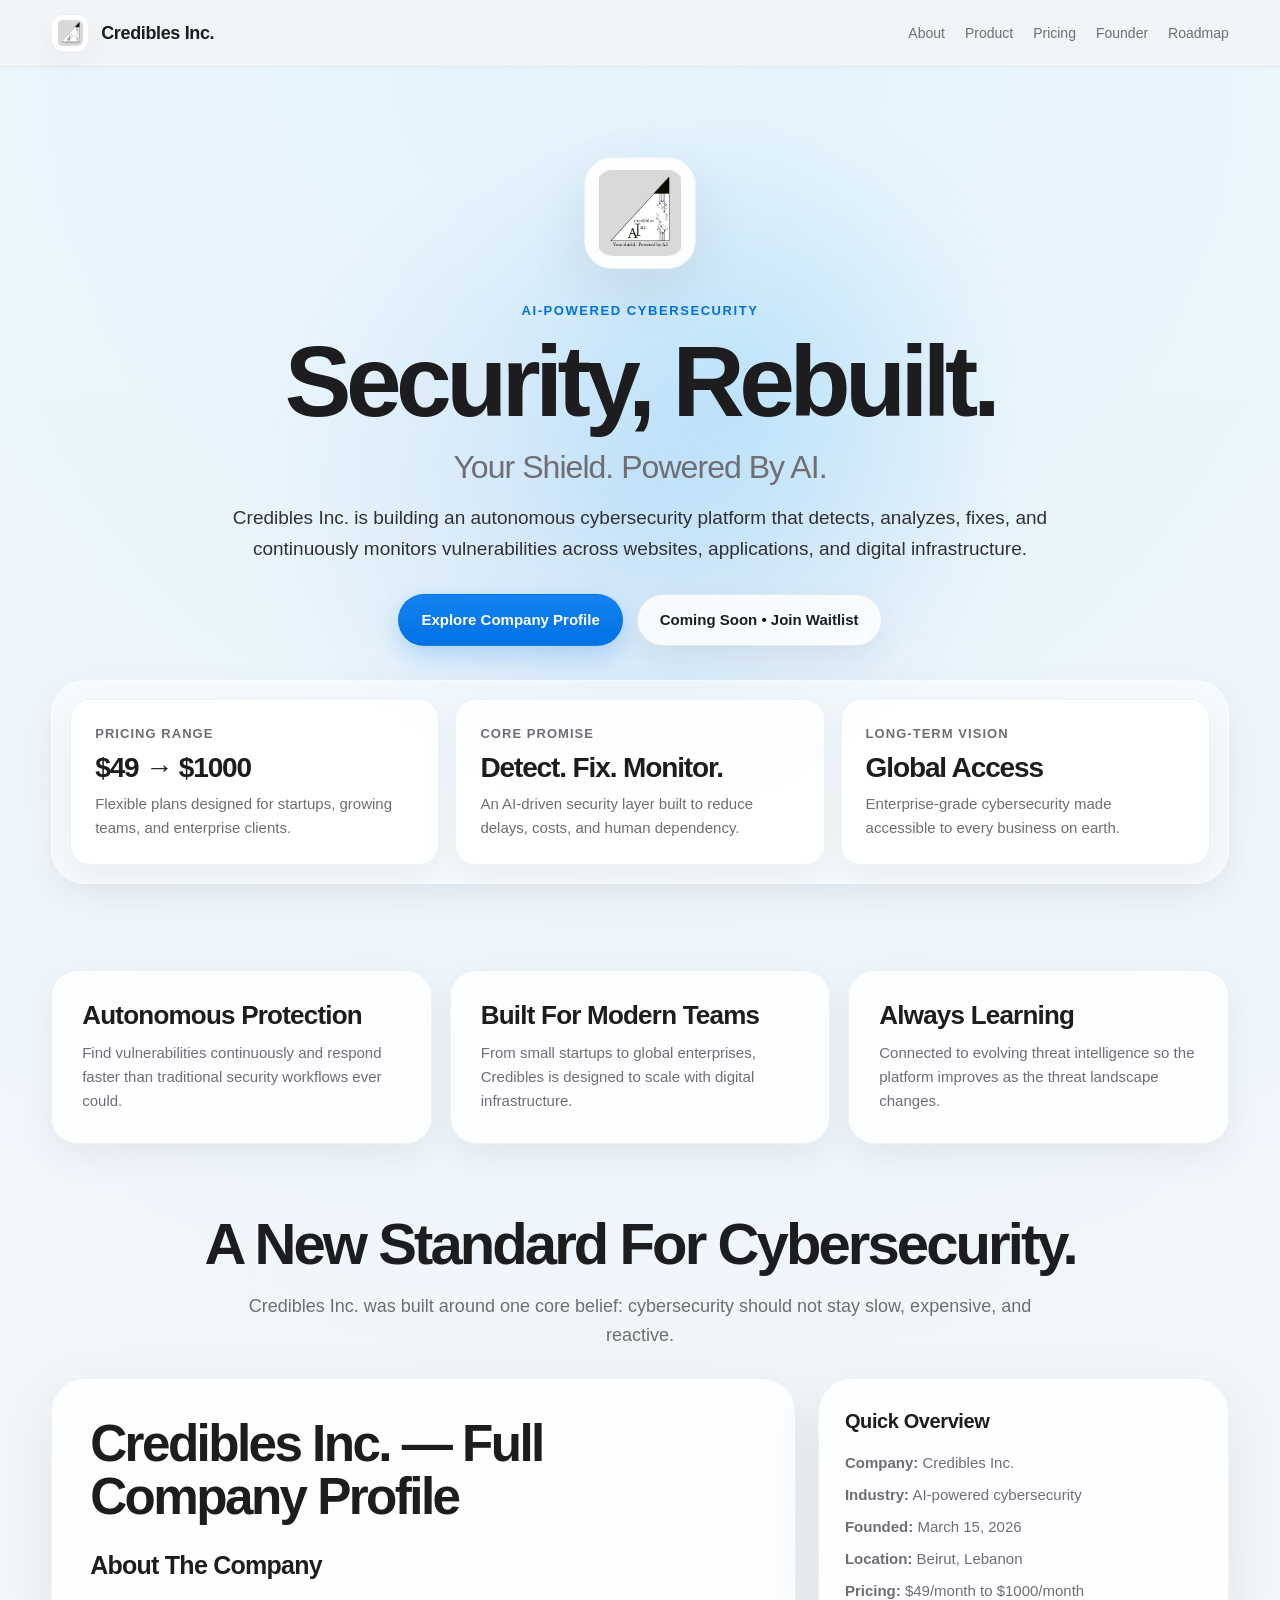
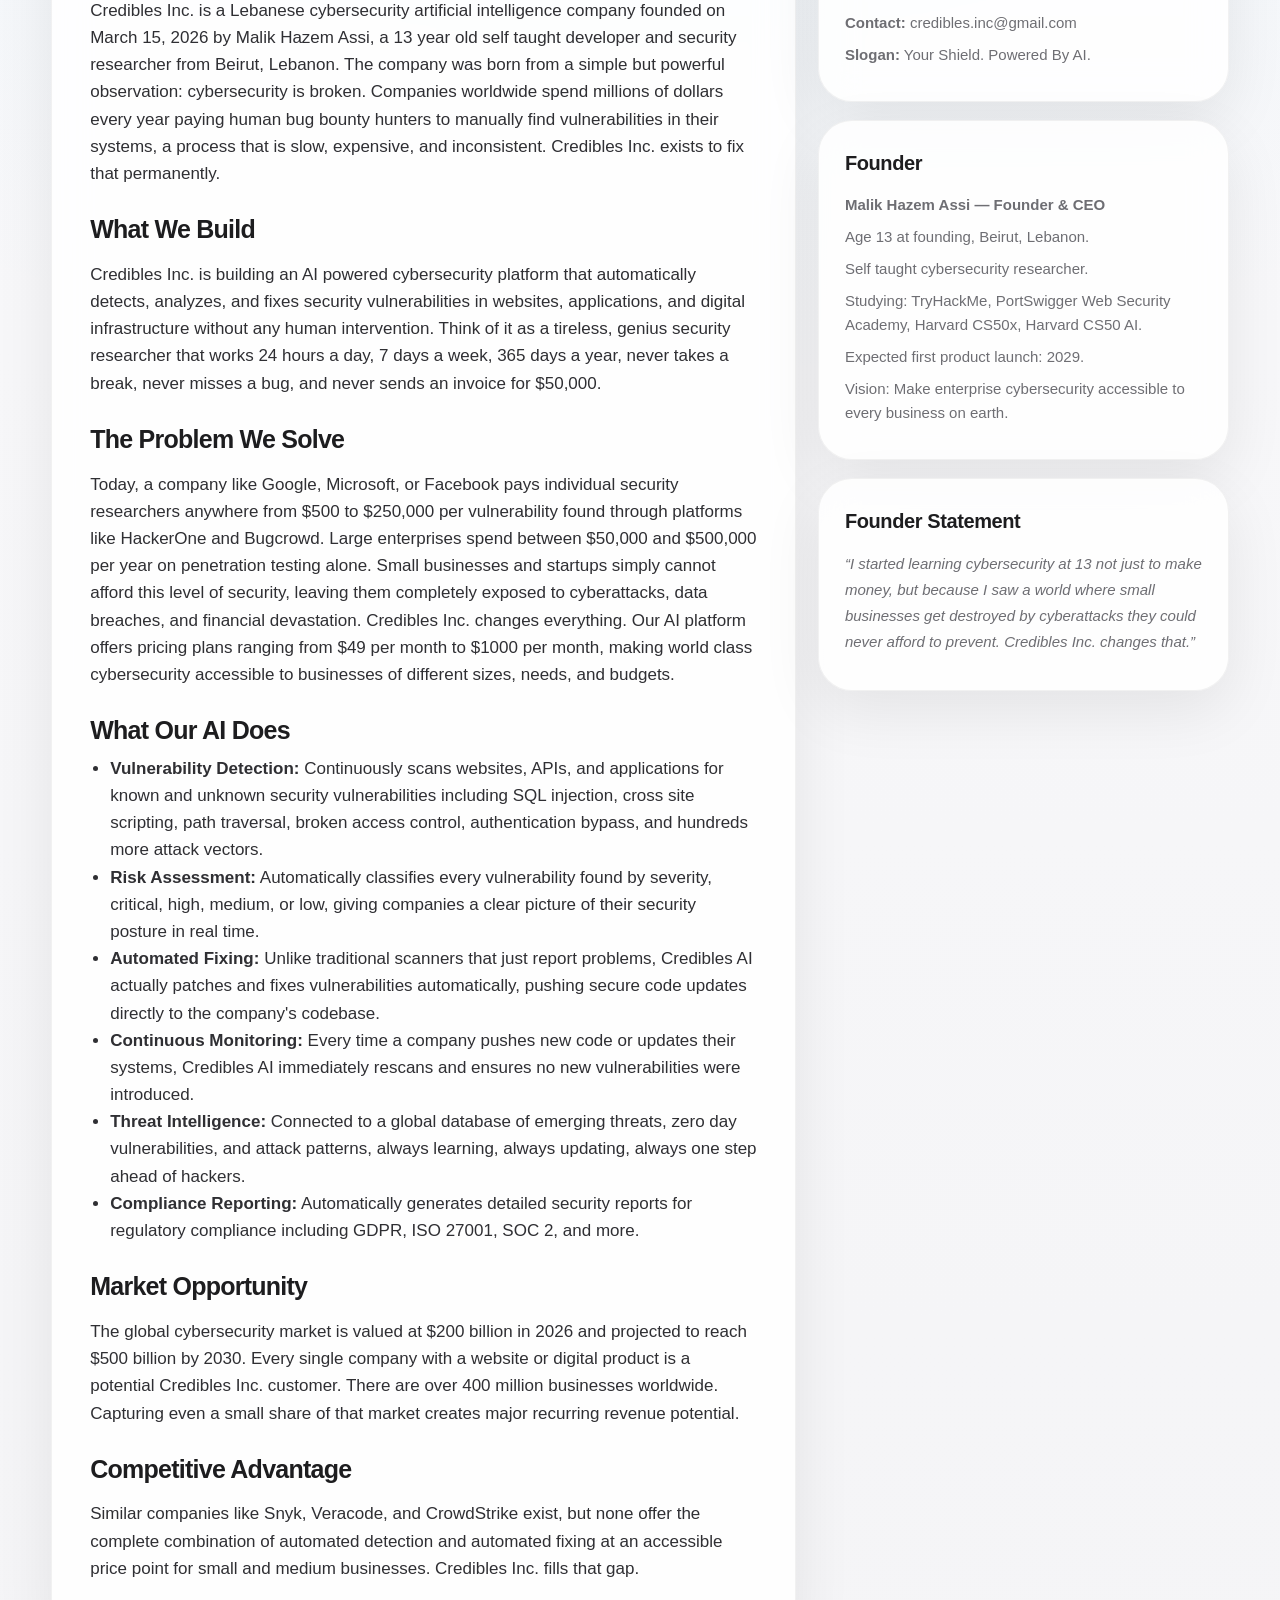
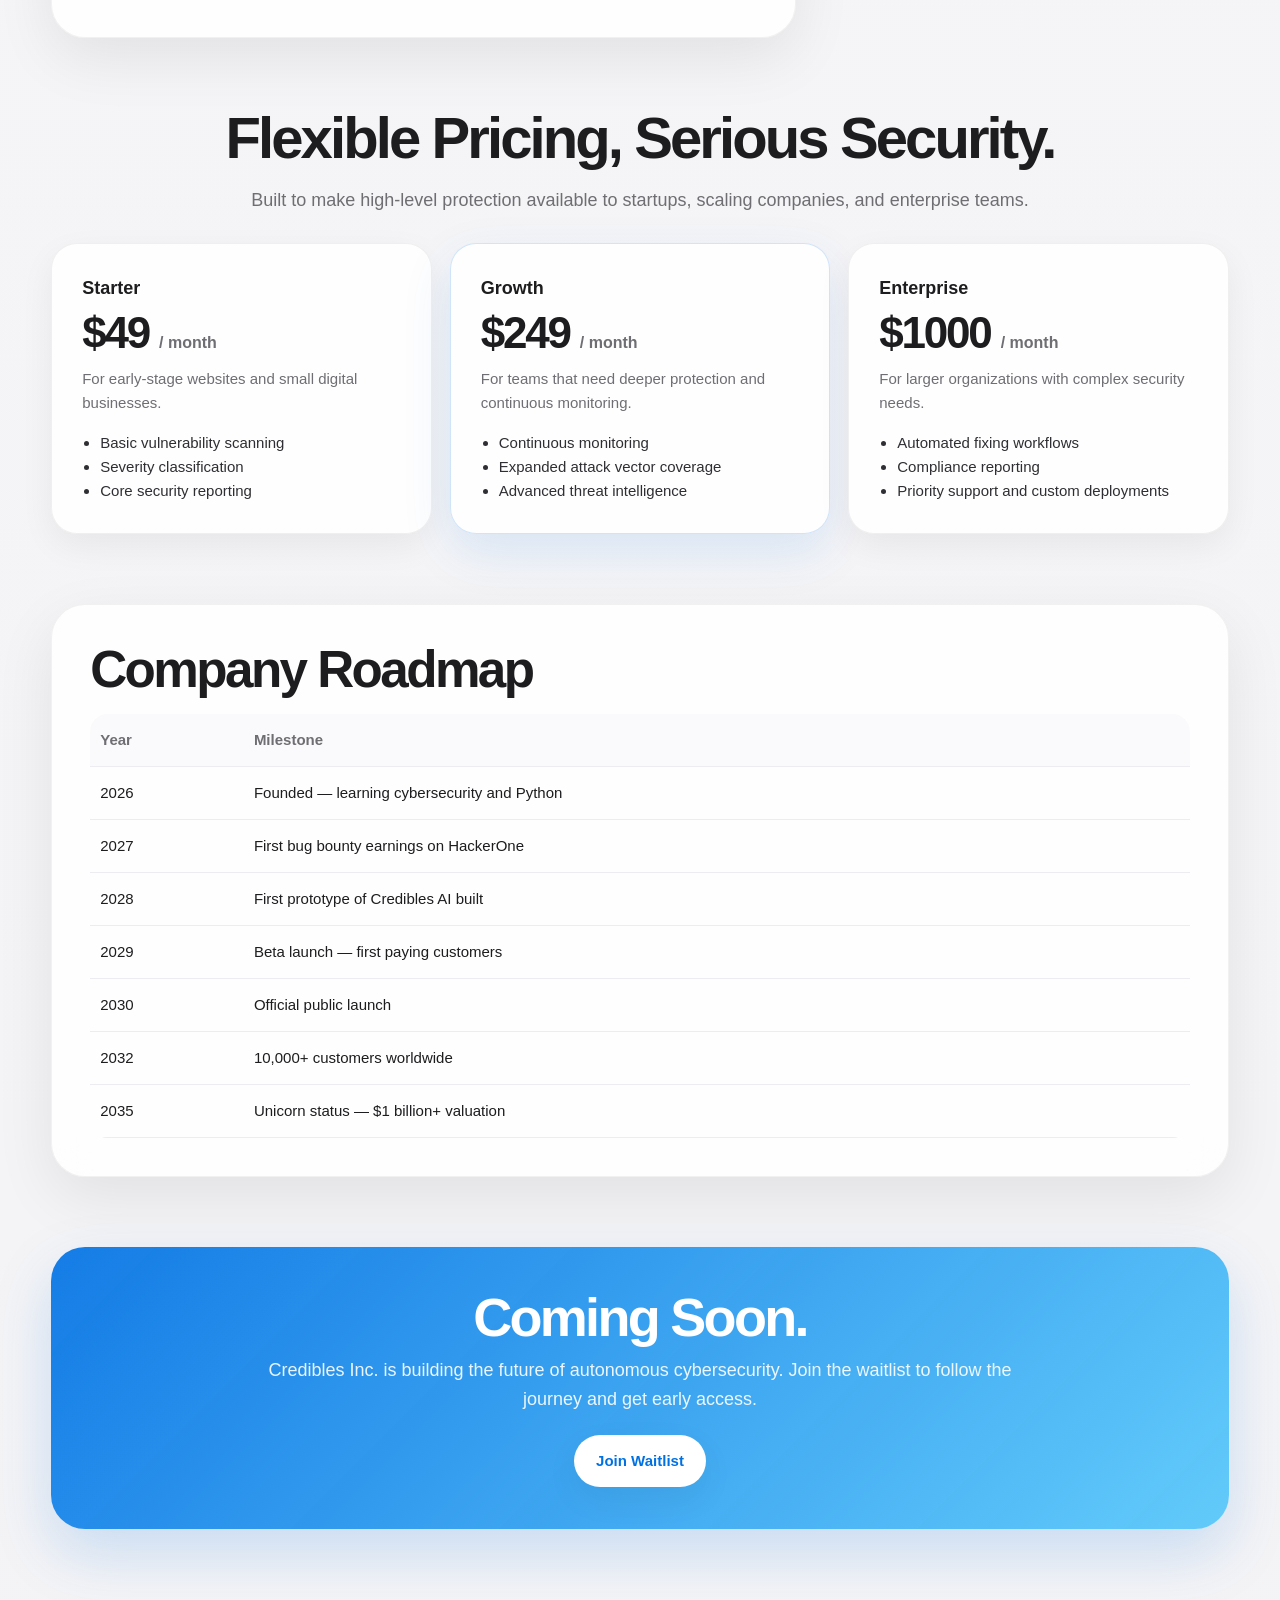
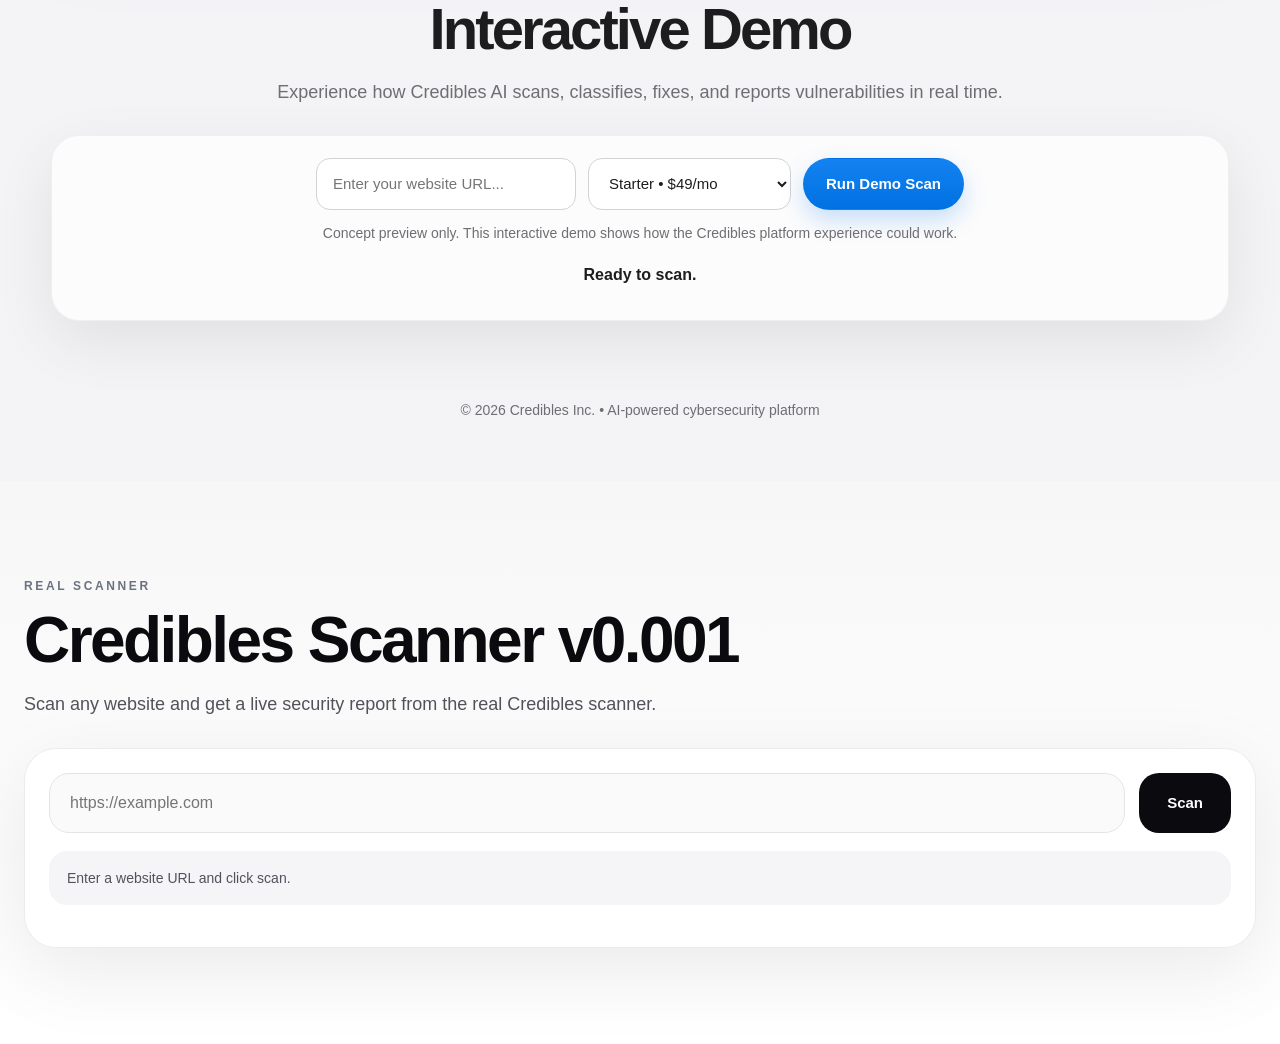
==== index.html @ f9a55d84 "Update index.html" ====
<!DOCTYPE html>
<html lang="en">
<head>
  <meta charset="UTF-8" />
  <style>
  .credibles-live-scanner {
    padding: 96px 24px;
    background: linear-gradient(to bottom, #f7f7f8 0%, #ffffff 100%);
  }

  .credibles-live-scanner__wrap {
    max-width: 1240px;
    margin: 0 auto;
  }

  .credibles-live-scanner__header {
    margin-bottom: 28px;
  }

  .credibles-live-scanner__eyebrow {
    margin-bottom: 12px;
    font-size: 12px;
    font-weight: 600;
    letter-spacing: 0.22em;
    text-transform: uppercase;
    color: #6b7280;
  }

  .credibles-live-scanner__title {
    margin: 0;
    font-size: clamp(40px, 5vw, 64px);
    line-height: 1.02;
    font-weight: 800;
    letter-spacing: -0.04em;
    color: #0a0a0f;
  }

  .credibles-live-scanner__subtitle {
    margin: 16px 0 0 0;
    max-width: 760px;
    font-size: 18px;
    line-height: 1.7;
    color: #52525b;
  }

  .credibles-live-scanner__card {
    margin-top: 28px;
    border: 1px solid rgba(24, 24, 27, 0.08);
    border-radius: 32px;
    background: rgba(255, 255, 255, 0.88);
    box-shadow: 0 24px 80px rgba(0, 0, 0, 0.08);
    backdrop-filter: blur(16px);
    overflow: hidden;
    padding: 24px;
  }

  .credibles-live-scanner__controls {
    display: flex;
    gap: 14px;
    flex-wrap: wrap;
  }

  .credibles-live-scanner__input {
    flex: 1 1 520px;
    min-width: 280px;
    height: 60px;
    border: 1px solid #e4e4e7;
    border-radius: 20px;
    background: #fafafa;
    padding: 0 20px;
    font-size: 16px;
    color: #111827;
    outline: none;
  }

  .credibles-live-scanner__input:focus {
    background: #ffffff;
    border-color: #b4b4bc;
    box-shadow: 0 0 0 4px rgba(0, 0, 0, 0.04);
  }

  .credibles-live-scanner__button {
    height: 60px;
    padding: 0 28px;
    border: none;
    border-radius: 20px;
    background: #0a0a0f;
    color: #ffffff;
    font-size: 15px;
    font-weight: 600;
    cursor: pointer;
  }

  .credibles-live-scanner__status {
    margin-top: 18px;
    padding: 16px 18px;
    border-radius: 18px;
    background: #f5f5f7;
    color: #52525b;
    font-size: 14px;
    line-height: 1.6;
  }

  .credibles-live-scanner__results {
    margin-top: 18px;
    display: grid;
    gap: 16px;
  }

  .credibles-live-scanner__result {
    border: 1px solid #ececf1;
    border-radius: 24px;
    background: #ffffff;
    box-shadow: 0 10px 40px rgba(0, 0, 0, 0.05);
    padding: 20px;
  }

  .credibles-live-scanner__result-top {
    display: flex;
    align-items: center;
    justify-content: space-between;
    gap: 12px;
    flex-wrap: wrap;
    margin-bottom: 10px;
  }

  .credibles-live-scanner__result-title {
    margin: 0;
    font-size: 20px;
    font-weight: 700;
    color: #111827;
  }

  .credibles-live-scanner__pill {
    display: inline-flex;
    align-items: center;
    padding: 7px 12px;
    border-radius: 999px;
    font-size: 12px;
    font-weight: 600;
    border: 1px solid #e4e4e7;
  }

  .credibles-live-scanner__pill.low {
    background: #f4f4f5;
    color: #52525b;
  }

  .credibles-live-scanner__pill.medium {
    background: #fff7ed;
    color: #c2410c;
    border-color: #fed7aa;
  }

  .credibles-live-scanner__pill.high {
    background: #fef2f2;
    color: #b91c1c;
    border-color: #fecaca;
  }

  .credibles-live-scanner__pill.critical {
    background: #7f1d1d;
    color: #ffffff;
    border-color: #7f1d1d;
  }

  .credibles-live-scanner__text {
    margin: 8px 0 0 0;
    font-size: 15px;
    line-height: 1.75;
    color: #52525b;
  }
</style>
  <meta name="viewport" content="width=device-width, initial-scale=1.0" />
  <title>Credibles Inc. | Your Shield. Powered By AI.</title>
  <link rel="icon" type="image/png" href="favicon.png" />
  <meta
    name="description"
    content="Credibles Inc. is an AI-powered cybersecurity company building autonomous vulnerability detection, analysis, and fixing for websites, apps, and digital infrastructure."
  />
  <style>
    .demo-shell {
  margin-top: 20px;
  padding: 22px;
  border-radius: 28px;
  background: rgba(255,255,255,0.72);
  border: 1px solid rgba(0,0,0,0.05);
  box-shadow: 0 20px 60px rgba(0,0,0,0.08);
  backdrop-filter: blur(18px);
}

.demo-top {
  text-align: center;
  margin-bottom: 16px;
}

.demo-input-wrap {
  display: flex;
  gap: 12px;
  justify-content: center;
  flex-wrap: wrap;
  margin-bottom: 12px;
}

.demo-input,
.demo-select {
  min-height: 50px;
  padding: 0 16px;
  border-radius: 14px;
  border: 1px solid #d2d2d7;
  background: white;
  font-size: 15px;
  color: #1d1d1f;
}

.demo-input {
  min-width: 260px;
}

.demo-select {
  min-width: 190px;
}

.demo-note {
  margin: 0;
  color: #6e6e73;
  font-size: 14px;
}

.demo-status {
  text-align: center;
  font-weight: 700;
  color: #1d1d1f;
  margin: 18px 0 10px;
}

.demo-dashboard {
  margin-top: 18px;
}

.demo-grid {
  display: grid;
  grid-template-columns: repeat(3, 1fr);
  gap: 18px;
  margin-bottom: 18px;
}

.demo-card {
  background: rgba(255,255,255,0.88);
  border-radius: 24px;
  border: 1px solid rgba(0,0,0,0.05);
  box-shadow: 0 12px 34px rgba(0,0,0,0.06);
  padding: 24px;
}

.demo-label {
  font-size: 13px;
  font-weight: 700;
  color: #6e6e73;
  text-transform: uppercase;
  letter-spacing: 0.08em;
  margin-bottom: 8px;
}

.demo-big-number {
  font-size: 48px;
  line-height: 1;
  letter-spacing: -0.05em;
  font-weight: 800;
  margin-bottom: 8px;
}

.demo-big-text {
  font-size: 34px;
  line-height: 1.05;
  letter-spacing: -0.04em;
  font-weight: 800;
  margin-bottom: 8px;
}

.demo-small {
  color: #6e6e73;
  font-size: 14px;
}

.critical { color: #dc2626; }
.high { color: #ea580c; }
.medium { color: #ca8a04; }
.low { color: #2563eb; }
.protected { color: #16a34a; }

.demo-results {
  display: grid;
  grid-template-columns: 1.2fr 0.8fr;
  gap: 18px;
}

.demo-results-left,
.demo-results-right {
  display: flex;
  flex-direction: column;
  gap: 18px;
}

.vuln-card h3,
.report-title {
  margin: 0 0 8px;
  font-size: 22px;
  line-height: 1.15;
  letter-spacing: -0.02em;
}

.vuln-header {
  display: flex;
  justify-content: space-between;
  gap: 16px;
  align-items: flex-start;
}

.vuln-meta {
  margin: 0;
  color: #6e6e73;
  font-size: 15px;
}

.severity {
  display: inline-block;
  min-width: 82px;
  text-align: center;
  padding: 8px 12px;
  border-radius: 999px;
  font-size: 13px;
  font-weight: 700;
  background: #f5f5f7;
}

.vuln-actions {
  margin-top: 16px;
}

.report-row {
  display: flex;
  justify-content: space-between;
  gap: 16px;
  padding: 10px 0;
  border-bottom: 1px solid #ececf1;
  font-size: 15px;
}

.report-row:last-child {
  border-bottom: none;
}

.plan-features {
  margin: 0;
  padding-left: 18px;
  color: #2f2f33;
  font-size: 15px;
}

.final-btn {
  margin-top: 18px;
}

@media (max-width: 1040px) {
  .demo-grid,
  .demo-results {
    grid-template-columns: 1fr;
  }
}
    :root {
      --bg: #f5f5f7;
      --bg-2: #ffffff;
      --text: #1d1d1f;
      --muted: #6e6e73;
      --line: #d2d2d7;
      --accent: #0071e3;
      --accent-soft: #5ac8fa;
      --card: rgba(255, 255, 255, 0.82);
      --shadow: 0 20px 60px rgba(0, 0, 0, 0.08);
      --shadow-soft: 0 12px 34px rgba(0, 0, 0, 0.06);
      --radius-xl: 34px;
      --radius-lg: 26px;
      --radius-md: 20px;
      --max: 1240px;
    }

    * {
      box-sizing: border-box;
    }

    html {
      scroll-behavior: smooth;
    }

    body {
      margin: 0;
      font-family: -apple-system, BlinkMacSystemFont, "SF Pro Display", "Segoe UI", Arial, sans-serif;
      background:
        radial-gradient(circle at top center, rgba(90, 200, 250, 0.15), transparent 34%),
        linear-gradient(180deg, #fbfbfd 0%, #f5f5f7 50%, #f3f3f5 100%);
      color: var(--text);
      line-height: 1.6;
      overflow-x: hidden;
    }

    a {
      color: inherit;
    }

    .wrap {
      width: min(92%, var(--max));
      margin: 0 auto;
    }

    .nav {
      position: sticky;
      top: 0;
      z-index: 1000;
      backdrop-filter: blur(18px);
      background: rgba(245, 245, 247, 0.72);
      border-bottom: 1px solid rgba(0, 0, 0, 0.05);
    }

    .nav-inner {
      width: min(92%, var(--max));
      margin: 0 auto;
      display: flex;
      justify-content: space-between;
      align-items: center;
      padding: 14px 0;
      gap: 16px;
    }

    .brand {
      display: flex;
      align-items: center;
      gap: 12px;
      font-weight: 700;
      font-size: 18px;
      letter-spacing: -0.02em;
    }

    .brand img {
      width: 38px;
      height: 38px;
      object-fit: contain;
      border-radius: 12px;
      background: white;
      padding: 5px;
      border: 1px solid rgba(0, 0, 0, 0.06);
      box-shadow: var(--shadow-soft);
    }

    .nav-links {
      display: flex;
      align-items: center;
      gap: 20px;
      flex-wrap: wrap;
    }

    .nav-links a {
      text-decoration: none;
      color: var(--muted);
      font-size: 14px;
      font-weight: 500;
      transition: 0.2s ease;
    }

    .nav-links a:hover {
      color: var(--text);
    }

    .hero {
      padding: 90px 0 56px;
      text-align: center;
      position: relative;
      isolation: isolate;
    }

    .hero::before {
      content: "";
      position: absolute;
      left: 50%;
      top: -120px;
      transform: translateX(-50%);
      width: 1100px;
      height: 1100px;
      background:
        radial-gradient(circle, rgba(0, 113, 227, 0.12), transparent 48%),
        radial-gradient(circle at 60% 40%, rgba(90, 200, 250, 0.18), transparent 30%);
      filter: blur(20px);
      pointer-events: none;
      z-index: -1;
    }

    .hero-logo {
      width: 112px;
      height: 112px;
      object-fit: contain;
      border-radius: 28px;
      background: rgba(255, 255, 255, 0.9);
      padding: 12px;
      border: 1px solid rgba(0, 0, 0, 0.06);
      box-shadow: var(--shadow);
      opacity: 0;
      transform: translateY(18px);
      animation: fadeUp 0.8s ease forwards;
    }

    .eyebrow {
      margin: 24px 0 12px;
      font-size: 13px;
      font-weight: 700;
      letter-spacing: 0.12em;
      text-transform: uppercase;
      color: var(--accent);
      opacity: 0;
      transform: translateY(18px);
      animation: fadeUp 0.8s ease 0.1s forwards;
    }

    h1 {
      margin: 0;
      font-size: clamp(52px, 8vw, 100px);
      line-height: 0.96;
      letter-spacing: -0.055em;
      font-weight: 800;
      opacity: 0;
      transform: translateY(18px);
      animation: fadeUp 0.8s ease 0.18s forwards;
    }

    .tagline {
      max-width: 880px;
      margin: 18px auto 16px;
      font-size: clamp(22px, 2.5vw, 34px);
      line-height: 1.25;
      color: var(--muted);
      letter-spacing: -0.03em;
      opacity: 0;
      transform: translateY(18px);
      animation: fadeUp 0.8s ease 0.26s forwards;
    }

    .small-desc {
      max-width: 850px;
      margin: 0 auto;
      font-size: 19px;
      color: #313135;
      opacity: 0;
      transform: translateY(18px);
      animation: fadeUp 0.8s ease 0.34s forwards;
    }

    .hero-actions {
      display: flex;
      justify-content: center;
      gap: 14px;
      flex-wrap: wrap;
      margin-top: 30px;
      opacity: 0;
      transform: translateY(18px);
      animation: fadeUp 0.8s ease 0.42s forwards;
    }

    .btn {
      display: inline-flex;
      align-items: center;
      justify-content: center;
      gap: 8px;
      min-height: 52px;
      padding: 0 22px;
      border-radius: 999px;
      text-decoration: none;
      font-size: 15px;
      font-weight: 700;
      transition: 0.25s ease;
      border: 1px solid transparent;
    }

    .btn-primary {
      background: linear-gradient(180deg, #1482f0 0%, #0071e3 100%);
      color: white;
      box-shadow: 0 10px 24px rgba(0, 113, 227, 0.22);
    }

    .btn-primary:hover {
      transform: translateY(-2px);
      box-shadow: 0 16px 32px rgba(0, 113, 227, 0.25);
    }

    .btn-secondary {
      background: rgba(255, 255, 255, 0.82);
      color: var(--text);
      border-color: rgba(0, 0, 0, 0.08);
      box-shadow: var(--shadow-soft);
    }

    .btn-secondary:hover {
      transform: translateY(-2px);
      box-shadow: var(--shadow);
    }

    .section {
      padding: 30px 0 40px;
    }

    .hero-panel {
      margin-top: 34px;
      padding: 18px;
      border-radius: var(--radius-xl);
      background: rgba(255, 255, 255, 0.5);
      border: 1px solid rgba(255, 255, 255, 0.55);
      box-shadow: var(--shadow-soft);
      backdrop-filter: blur(18px);
      opacity: 0;
      transform: translateY(18px);
      animation: fadeUp 0.8s ease 0.5s forwards;
    }

    .hero-panel-inner {
      display: grid;
      grid-template-columns: repeat(3, 1fr);
      gap: 16px;
    }

    .stat {
      background: rgba(255, 255, 255, 0.86);
      border-radius: var(--radius-md);
      padding: 24px;
      border: 1px solid rgba(0, 0, 0, 0.05);
      box-shadow: var(--shadow-soft);
      text-align: left;
    }

    .stat-label {
      font-size: 13px;
      font-weight: 700;
      color: var(--muted);
      text-transform: uppercase;
      letter-spacing: 0.08em;
      margin-bottom: 8px;
    }

    .stat-value {
      font-size: 28px;
      font-weight: 800;
      letter-spacing: -0.04em;
      line-height: 1.1;
      margin-bottom: 8px;
    }

    .stat p {
      margin: 0;
      font-size: 15px;
      color: var(--muted);
    }

    .cards-3 {
      display: grid;
      grid-template-columns: repeat(3, 1fr);
      gap: 18px;
    }

    .card {
      background: var(--card);
      border: 1px solid rgba(0, 0, 0, 0.05);
      border-radius: var(--radius-lg);
      box-shadow: var(--shadow-soft);
      backdrop-filter: blur(18px);
      padding: 30px;
    }

    .card h3 {
      margin: 0 0 10px;
      font-size: 26px;
      line-height: 1.15;
      letter-spacing: -0.03em;
    }

    .card p {
      margin: 0;
      font-size: 15px;
      color: var(--muted);
    }

    .section-title {
      margin: 0 0 18px;
      text-align: center;
      font-size: clamp(34px, 5vw, 58px);
      line-height: 1.04;
      letter-spacing: -0.05em;
    }

    .section-subtitle {
      max-width: 820px;
      margin: 0 auto 28px;
      text-align: center;
      color: var(--muted);
      font-size: 18px;
    }

    .split {
      display: grid;
      grid-template-columns: 1.45fr 0.8fr;
      gap: 22px;
      align-items: start;
    }

    .content,
    .side {
      background: rgba(255, 255, 255, 0.84);
      border: 1px solid rgba(0, 0, 0, 0.05);
      border-radius: var(--radius-xl);
      box-shadow: var(--shadow);
      backdrop-filter: blur(18px);
    }

    .content {
      padding: 38px;
    }

    .content h2 {
      margin: 0 0 18px;
      font-size: clamp(34px, 4vw, 52px);
      line-height: 1.04;
      letter-spacing: -0.05em;
    }

    .content h3 {
      margin: 28px 0 10px;
      font-size: 25px;
      line-height: 1.15;
      letter-spacing: -0.03em;
    }

    .content p,
    .content li {
      font-size: 17px;
      color: #2f2f33;
    }

    .content ul {
      padding-left: 20px;
      margin: 10px 0 0;
    }

    .sidebar {
      display: flex;
      flex-direction: column;
      gap: 18px;
    }

    .side {
      padding: 26px;
    }

    .side h3 {
      margin: 0 0 14px;
      font-size: 20px;
      letter-spacing: -0.02em;
    }

    .side p {
      margin: 8px 0;
      color: var(--muted);
      font-size: 15px;
    }

    .quote {
      margin: 0;
      font-size: 18px;
      line-height: 1.75;
      color: var(--text);
      font-style: italic;
    }

    .pricing-grid {
      display: grid;
      grid-template-columns: repeat(3, 1fr);
      gap: 18px;
    }

    .pricing-card {
      background: rgba(255, 255, 255, 0.88);
      border-radius: var(--radius-lg);
      border: 1px solid rgba(0, 0, 0, 0.06);
      box-shadow: var(--shadow-soft);
      padding: 30px;
      text-align: left;
    }

    .pricing-card.featured {
      border: 1px solid rgba(0, 113, 227, 0.18);
      box-shadow: 0 18px 50px rgba(0, 113, 227, 0.12);
    }

    .pricing-name {
      font-size: 18px;
      font-weight: 700;
      margin-bottom: 8px;
    }

    .pricing-price {
      font-size: 44px;
      line-height: 1;
      letter-spacing: -0.05em;
      font-weight: 800;
      margin-bottom: 12px;
    }

    .pricing-price span {
      font-size: 16px;
      font-weight: 600;
      color: var(--muted);
      letter-spacing: 0;
    }

    .pricing-card p {
      margin: 0 0 16px;
      color: var(--muted);
      font-size: 15px;
    }

    .pricing-card ul {
      margin: 0;
      padding-left: 18px;
      color: #2f2f33;
      font-size: 15px;
    }

    .roadmap {
      width: 100%;
      border-collapse: collapse;
      margin-top: 14px;
      overflow: hidden;
      border-radius: 18px;
    }

    .roadmap th,
    .roadmap td {
      padding: 14px 10px;
      text-align: left;
      border-bottom: 1px solid #ececf1;
      font-size: 15px;
      vertical-align: top;
    }

    .roadmap th {
      background: #fafafc;
      color: var(--muted);
      font-weight: 700;
    }

    .cta-band {
      padding: 42px;
      border-radius: var(--radius-xl);
      background:
        linear-gradient(135deg, rgba(0, 113, 227, 0.92), rgba(90, 200, 250, 0.95));
      color: white;
      box-shadow: 0 24px 60px rgba(0, 113, 227, 0.18);
      text-align: center;
    }

    .cta-band h2 {
      margin: 0 0 10px;
      font-size: clamp(32px, 5vw, 54px);
      line-height: 1.05;
      letter-spacing: -0.05em;
    }

    .cta-band p {
      margin: 0 auto 22px;
      max-width: 760px;
      font-size: 18px;
      color: rgba(255, 255, 255, 0.9);
    }

    .cta-band .btn-secondary {
      background: white;
      color: var(--accent);
      border: none;
    }

    .footer {
      text-align: center;
      padding: 38px 0 60px;
      color: var(--muted);
      font-size: 14px;
    }

    .reveal {
      opacity: 0;
      transform: translateY(24px);
      transition: opacity 0.8s ease, transform 0.8s ease;
    }

    .reveal.visible {
      opacity: 1;
      transform: translateY(0);
    }

    @keyframes fadeUp {
      to {
        opacity: 1;
        transform: translateY(0);
      }
    }

    @media (max-width: 1040px) {
      .hero-panel-inner,
      .cards-3,
      .pricing-grid,
      .split {
        grid-template-columns: 1fr;
      }

      .nav-inner {
        flex-direction: column;
        align-items: flex-start;
      }
    }

    @media (max-width: 640px) {
      .content,
      .side,
      .card,
      .pricing-card,
      .stat {
        padding: 22px;
      }

      .small-desc,
      .section-subtitle,
      .cta-band p {
        font-size: 16px;
      }

      .content p,
      .content li {
        font-size: 16px;
      }
    }
  </style>
</head>
<body>
  <nav class="nav">
    <div class="nav-inner">
      <div class="brand">
        <img src="favicon.png" alt="Credibles logo" />
        <span>Credibles Inc.</span>
      </div>
      <div class="nav-links">
        <a href="#about">About</a>
        <a href="#product">Product</a>
        <a href="#pricing">Pricing</a>
        <a href="#founder">Founder</a>
        <a href="#roadmap">Roadmap</a>
      </div>
    </div>
  </nav>

  <header class="hero wrap">
    <img src="favicon.png" alt="Credibles logo" class="hero-logo" />
    <div class="eyebrow">AI-Powered Cybersecurity</div>
    <h1>Security, Rebuilt.</h1>
    <p class="tagline">Your Shield. Powered By AI.</p>
    <p class="small-desc">
      Credibles Inc. is building an autonomous cybersecurity platform that detects, analyzes, fixes, and continuously monitors vulnerabilities across websites, applications, and digital infrastructure.
    </p>
    <div class="hero-actions">
      <a href="#about" class="btn btn-primary">Explore Company Profile</a>
      <a href="mailto:credibles.inc@gmail.com?subject=Join%20the%20Credibles%20Waitlist" class="btn btn-secondary">Coming Soon • Join Waitlist</a>
    </div>

    <div class="hero-panel">
      <div class="hero-panel-inner">
        <div class="stat">
          <div class="stat-label">Pricing Range</div>
          <div class="stat-value">$49 → $1000</div>
          <p>Flexible plans designed for startups, growing teams, and enterprise clients.</p>
        </div>
        <div class="stat">
          <div class="stat-label">Core Promise</div>
          <div class="stat-value">Detect. Fix. Monitor.</div>
          <p>An AI-driven security layer built to reduce delays, costs, and human dependency.</p>
        </div>
        <div class="stat">
          <div class="stat-label">Long-Term Vision</div>
          <div class="stat-value">Global Access</div>
          <p>Enterprise-grade cybersecurity made accessible to every business on earth.</p>
        </div>
      </div>
    </div>
  </header>

  <main class="wrap">
    <section class="section reveal">
      <div class="cards-3">
        <div class="card">
          <h3>Autonomous Protection</h3>
          <p>Find vulnerabilities continuously and respond faster than traditional security workflows ever could.</p>
        </div>
        <div class="card">
          <h3>Built For Modern Teams</h3>
          <p>From small startups to global enterprises, Credibles is designed to scale with digital infrastructure.</p>
        </div>
        <div class="card">
          <h3>Always Learning</h3>
          <p>Connected to evolving threat intelligence so the platform improves as the threat landscape changes.</p>
        </div>
      </div>
    </section>

    <section class="section reveal" id="about">
      <h2 class="section-title">A New Standard For Cybersecurity.</h2>
      <p class="section-subtitle">
        Credibles Inc. was built around one core belief: cybersecurity should not stay slow, expensive, and reactive.
      </p>

      <div class="split">
        <article class="content">
          <h2>Credibles Inc. — Full Company Profile</h2>

          <h3>About The Company</h3>
          <p>
            Credibles Inc. is a Lebanese cybersecurity artificial intelligence company founded on March 15, 2026 by Malik Hazem Assi, a 13 year old self taught developer and security researcher from Beirut, Lebanon. The company was born from a simple but powerful observation: cybersecurity is broken. Companies worldwide spend millions of dollars every year paying human bug bounty hunters to manually find vulnerabilities in their systems, a process that is slow, expensive, and inconsistent. Credibles Inc. exists to fix that permanently.
          </p>

          <h3 id="product">What We Build</h3>
          <p>
            Credibles Inc. is building an AI powered cybersecurity platform that automatically detects, analyzes, and fixes security vulnerabilities in websites, applications, and digital infrastructure without any human intervention. Think of it as a tireless, genius security researcher that works 24 hours a day, 7 days a week, 365 days a year, never takes a break, never misses a bug, and never sends an invoice for $50,000.
          </p>

          <h3>The Problem We Solve</h3>
          <p>
            Today, a company like Google, Microsoft, or Facebook pays individual security researchers anywhere from $500 to $250,000 per vulnerability found through platforms like HackerOne and Bugcrowd. Large enterprises spend between $50,000 and $500,000 per year on penetration testing alone. Small businesses and startups simply cannot afford this level of security, leaving them completely exposed to cyberattacks, data breaches, and financial devastation. Credibles Inc. changes everything. Our AI platform offers pricing plans ranging from $49 per month to $1000 per month, making world class cybersecurity accessible to businesses of different sizes, needs, and budgets.
          </p>

          <h3>What Our AI Does</h3>
          <ul>
            <li><strong>Vulnerability Detection:</strong> Continuously scans websites, APIs, and applications for known and unknown security vulnerabilities including SQL injection, cross site scripting, path traversal, broken access control, authentication bypass, and hundreds more attack vectors.</li>
            <li><strong>Risk Assessment:</strong> Automatically classifies every vulnerability found by severity, critical, high, medium, or low, giving companies a clear picture of their security posture in real time.</li>
            <li><strong>Automated Fixing:</strong> Unlike traditional scanners that just report problems, Credibles AI actually patches and fixes vulnerabilities automatically, pushing secure code updates directly to the company's codebase.</li>
            <li><strong>Continuous Monitoring:</strong> Every time a company pushes new code or updates their systems, Credibles AI immediately rescans and ensures no new vulnerabilities were introduced.</li>
            <li><strong>Threat Intelligence:</strong> Connected to a global database of emerging threats, zero day vulnerabilities, and attack patterns, always learning, always updating, always one step ahead of hackers.</li>
            <li><strong>Compliance Reporting:</strong> Automatically generates detailed security reports for regulatory compliance including GDPR, ISO 27001, SOC 2, and more.</li>
          </ul>

          <h3>Market Opportunity</h3>
          <p>
            The global cybersecurity market is valued at $200 billion in 2026 and projected to reach $500 billion by 2030. Every single company with a website or digital product is a potential Credibles Inc. customer. There are over 400 million businesses worldwide. Capturing even a small share of that market creates major recurring revenue potential.
          </p>

          <h3>Competitive Advantage</h3>
          <p>
            Similar companies like Snyk, Veracode, and CrowdStrike exist, but none offer the complete combination of automated detection and automated fixing at an accessible price point for small and medium businesses. Credibles Inc. fills that gap.
          </p>
        </article>

        <aside class="sidebar">
          <div class="side">
            <h3>Quick Overview</h3>
            <p><strong>Company:</strong> Credibles Inc.</p>
            <p><strong>Industry:</strong> AI-powered cybersecurity</p>
            <p><strong>Founded:</strong> March 15, 2026</p>
            <p><strong>Location:</strong> Beirut, Lebanon</p>
            <p><strong>Pricing:</strong> $49/month to $1000/month</p>
            <p><strong>Contact:</strong> credibles.inc@gmail.com</p>
            <p><strong>Slogan:</strong> Your Shield. Powered By AI.</p>
          </div>

          <div class="side" id="founder">
            <h3>Founder</h3>
            <p><strong>Malik Hazem Assi — Founder & CEO</strong></p>
            <p>Age 13 at founding, Beirut, Lebanon.</p>
            <p>Self taught cybersecurity researcher.</p>
            <p>Studying: TryHackMe, PortSwigger Web Security Academy, Harvard CS50x, Harvard CS50 AI.</p>
            <p>Expected first product launch: 2029.</p>
            <p>Vision: Make enterprise cybersecurity accessible to every business on earth.</p>
          </div>

          <div class="side">
            <h3>Founder Statement</h3>
            <p class="quote">
              “I started learning cybersecurity at 13 not just to make money, but because I saw a world where small businesses get destroyed by cyberattacks they could never afford to prevent. Credibles Inc. changes that.”
            </p>
          </div>
        </aside>
      </div>
    </section>

    <section class="section reveal" id="pricing">
      <h2 class="section-title">Flexible Pricing, Serious Security.</h2>
      <p class="section-subtitle">
        Built to make high-level protection available to startups, scaling companies, and enterprise teams.
      </p>

      <div class="pricing-grid">
        <div class="pricing-card">
          <div class="pricing-name">Starter</div>
          <div class="pricing-price">$49 <span>/ month</span></div>
          <p>For early-stage websites and small digital businesses.</p>
          <ul>
            <li>Basic vulnerability scanning</li>
            <li>Severity classification</li>
            <li>Core security reporting</li>
          </ul>
        </div>

        <div class="pricing-card featured">
          <div class="pricing-name">Growth</div>
          <div class="pricing-price">$249 <span>/ month</span></div>
          <p>For teams that need deeper protection and continuous monitoring.</p>
          <ul>
            <li>Continuous monitoring</li>
            <li>Expanded attack vector coverage</li>
            <li>Advanced threat intelligence</li>
          </ul>
        </div>

        <div class="pricing-card">
          <div class="pricing-name">Enterprise</div>
          <div class="pricing-price">$1000 <span>/ month</span></div>
          <p>For larger organizations with complex security needs.</p>
          <ul>
            <li>Automated fixing workflows</li>
            <li>Compliance reporting</li>
            <li>Priority support and custom deployments</li>
          </ul>
        </div>
      </div>
    </section>

    <section class="section reveal" id="roadmap">
      <div class="content">
        <h2>Company Roadmap</h2>
        <table class="roadmap">
          <thead>
            <tr>
              <th>Year</th>
              <th>Milestone</th>
            </tr>
          </thead>
          <tbody>
            <tr><td>2026</td><td>Founded — learning cybersecurity and Python</td></tr>
            <tr><td>2027</td><td>First bug bounty earnings on HackerOne</td></tr>
            <tr><td>2028</td><td>First prototype of Credibles AI built</td></tr>
            <tr><td>2029</td><td>Beta launch — first paying customers</td></tr>
            <tr><td>2030</td><td>Official public launch</td></tr>
            <tr><td>2032</td><td>10,000+ customers worldwide</td></tr>
            <tr><td>2035</td><td>Unicorn status — $1 billion+ valuation</td></tr>
          </tbody>
        </table>
      </div>
    </section>

    <section class="section reveal">
      <div class="cta-band">
        <h2>Coming Soon.</h2>
        <p>
          Credibles Inc. is building the future of autonomous cybersecurity. Join the waitlist to follow the journey and get early access.
        </p>
        <a href="mailto:credibles.inc@gmail.com?subject=Join%20the%20Credibles%20Waitlist" class="btn btn-secondary">Join Waitlist</a>
      </div>
    </section>
 <section class="section reveal" id="demo">
  <h2 class="section-title">Interactive Demo</h2>
  <p class="section-subtitle">
    Experience how Credibles AI scans, classifies, fixes, and reports vulnerabilities in real time.
  </p>

  <div class="demo-shell">
    <div class="demo-top">
      <div class="demo-input-wrap">
        <input id="urlInput" class="demo-input" type="text" placeholder="Enter your website URL..." />
        <select id="planSelect" class="demo-select">
          <option value="starter">Starter • $49/mo</option>
          <option value="growth">Growth • $249/mo</option>
          <option value="enterprise">Enterprise • $1000/mo</option>
        </select>
        <button onclick="startScan()" class="btn btn-primary">Run Demo Scan</button>
      </div>
      <p class="demo-note">
        Concept preview only. This interactive demo shows how the Credibles platform experience could work.
      </p>
    </div>

    <div id="scanStatus" class="demo-status">Ready to scan.</div>

    <div id="dashboard" class="demo-dashboard" style="display:none;">
      <div class="demo-grid">
        <div class="demo-card score-card">
          <div class="demo-label">Security Score</div>
          <div id="securityScore" class="demo-big-number">42</div>
          <div class="demo-small">before automated fixes</div>
        </div>

        <div class="demo-card">
          <div class="demo-label">Risk Level</div>
          <div id="riskLevel" class="demo-big-text critical">Critical</div>
          <div class="demo-small">based on detected issues</div>
        </div>

        <div class="demo-card">
          <div class="demo-label">Active Vulnerabilities</div>
          <div id="vulnCount" class="demo-big-number">6</div>
          <div class="demo-small">detected across target system</div>
        </div>
      </div>

      <div class="demo-results">
        <div class="demo-results-left">
          <div class="demo-card vuln-card">
            <div class="vuln-header">
              <div>
                <h3>SQL Injection</h3>
                <p class="vuln-meta">Login endpoint vulnerable to database manipulation.</p>
              </div>
              <span class="severity critical">Critical</span>
            </div>
            <div class="vuln-actions">
              <button onclick="fixVuln(this, 'sql')" class="btn btn-secondary">Auto Fix</button>
            </div>
          </div>

          <div class="demo-card vuln-card">
            <div class="vuln-header">
              <div>
                <h3>Cross-Site Scripting</h3>
                <p class="vuln-meta">Unsanitized user input detected in public form.</p>
              </div>
              <span class="severity high">High</span>
            </div>
            <div class="vuln-actions">
              <button onclick="fixVuln(this, 'xss')" class="btn btn-secondary">Auto Fix</button>
            </div>
          </div>

          <div class="demo-card vuln-card">
            <div class="vuln-header">
              <div>
                <h3>Broken Access Control</h3>
                <p class="vuln-meta">Unauthorized access path found for admin resource.</p>
              </div>
              <span class="severity high">High</span>
            </div>
            <div class="vuln-actions">
              <button onclick="fixVuln(this, 'bac')" class="btn btn-secondary">Auto Fix</button>
            </div>
          </div>

          <div class="demo-card vuln-card plan-growth plan-enterprise">
            <div class="vuln-header">
              <div>
                <h3>Path Traversal</h3>
                <p class="vuln-meta">Improper file path validation may expose sensitive resources.</p>
              </div>
              <span class="severity medium">Medium</span>
            </div>
            <div class="vuln-actions">
              <button onclick="fixVuln(this, 'pt')" class="btn btn-secondary">Auto Fix</button>
            </div>
          </div>

          <div class="demo-card vuln-card plan-enterprise">
            <div class="vuln-header">
              <div>
                <h3>Threat Intelligence Alert</h3>
                <p class="vuln-meta">Emerging exploit pattern matched against external threat database.</p>
              </div>
              <span class="severity medium">Medium</span>
            </div>
            <div class="vuln-actions">
              <button onclick="fixVuln(this, 'ti')" class="btn btn-secondary">Auto Fix</button>
            </div>
          </div>

          <div class="demo-card vuln-card plan-enterprise">
            <div class="vuln-header">
              <div>
                <h3>Compliance Gap</h3>
                <p class="vuln-meta">Missing security control affecting audit readiness and reporting.</p>
              </div>
              <span class="severity low">Low</span>
            </div>
            <div class="vuln-actions">
              <button onclick="fixVuln(this, 'cg')" class="btn btn-secondary">Auto Fix</button>
            </div>
          </div>
        </div>

        <div class="demo-results-right">
          <div class="demo-card">
            <h3 class="report-title">Live Report</h3>
            <div class="report-row"><span>Plan</span><strong id="reportPlan">Starter</strong></div>
            <div class="report-row"><span>Target</span><strong id="reportTarget">example.com</strong></div>
            <div class="report-row"><span>Detection</span><strong>Complete</strong></div>
            <div class="report-row"><span>Risk Score</span><strong id="reportRisk">Critical</strong></div>
            <div class="report-row"><span>Resolved</span><strong id="resolvedCount">0 / 3</strong></div>
            <div class="report-row"><span>Compliance</span><strong id="complianceText">Basic security summary</strong></div>
          </div>

          <div class="demo-card">
            <h3 class="report-title">Included In Your Plan</h3>
            <ul id="planFeatures" class="plan-features">
              <li>Basic vulnerability detection</li>
              <li>Severity classification</li>
              <li>Core security summary</li>
            </ul>
          </div>

          <div class="demo-card final-report" id="finalReportBox" style="display:none;">
            <h3 class="report-title">Post-Fix Summary</h3>
            <div class="report-row"><span>Updated Score</span><strong id="finalScore">91</strong></div>
            <div class="report-row"><span>Updated Level</span><strong id="finalLevel">Low Risk</strong></div>
            <div class="report-row"><span>Status</span><strong>System stabilized</strong></div>
            <a href="mailto:credibles.inc@gmail.com?subject=Join%20the%20Credibles%20Waitlist" class="btn btn-primary final-btn">Join Waitlist</a>
          </div>
        </div>
      </div>
    </div>
  </div>
</section>
  </main>

  <footer class="footer">
    © 2026 Credibles Inc. • AI-powered cybersecurity platform
  </footer>

  <script>
    const observer = new IntersectionObserver((entries) => {
      entries.forEach((entry) => {
        if (entry.isIntersecting) entry.target.classList.add("visible");
      });
    }, { threshold: 0.14 });

    document.querySelectorAll(".reveal").forEach((el) => observer.observe(el));
  </script>
<script>
  let activePlan = "starter";
  let totalFixable = 3;
  let fixedCount = 0;

  const planData = {
    starter: {
      label: "Starter • $49/mo",
      risk: "Critical",
      score: 42,
      total: 3,
      compliance: "Basic security summary",
      features: [
        "Basic vulnerability detection",
        "Severity classification",
        "Core security summary"
      ],
      visibleClasses: ["starter", "growth", "enterprise"]
    },
    growth: {
      label: "Growth • $249/mo",
      risk: "High",
      score: 58,
      total: 4,
      compliance: "Advanced monitoring summary",
      features: [
        "Continuous monitoring",
        "Expanded attack vector coverage",
        "Advanced threat detection",
        "Enhanced reporting"
      ],
      visibleClasses: ["growth", "enterprise"]
    },
    enterprise: {
      label: "Enterprise • $1000/mo",
      risk: "High",
      score: 64,
      total: 6,
      compliance: "Compliance reporting: GDPR, ISO 27001, SOC 2",
      features: [
        "Automated vulnerability fixing",
        "Threat intelligence integration",
        "Compliance reporting",
        "Continuous monitoring",
        "Priority support",
        "Advanced enterprise security workflows"
      ],
      visibleClasses: ["enterprise"]
    }
  };

  function startScan() {
    const target = document.getElementById("urlInput").value.trim() || "example.com";
    activePlan = document.getElementById("planSelect").value;
    const config = planData[activePlan];

    fixedCount = 0;
    totalFixable = config.total;

    document.getElementById("scanStatus").innerText = "Scanning target...";
    document.getElementById("dashboard").style.display = "none";
    document.getElementById("finalReportBox").style.display = "none";

    resetButtons();
    updatePlanVisibility();

    setTimeout(() => {
      document.getElementById("scanStatus").innerText = "Scan complete. Vulnerabilities detected.";
      document.getElementById("dashboard").style.display = "block";

      document.getElementById("securityScore").innerText = config.score;
      document.getElementById("riskLevel").innerText = config.risk;
      document.getElementById("riskLevel").className = "demo-big-text " + config.risk.toLowerCase().replace(" ", "-");
      document.getElementById("vulnCount").innerText = config.total;

      document.getElementById("reportPlan").innerText = config.label;
      document.getElementById("reportTarget").innerText = target;
      document.getElementById("reportRisk").innerText = config.risk;
      document.getElementById("resolvedCount").innerText = "0 / " + config.total;
      document.getElementById("complianceText").innerText = config.compliance;

      const featureList = document.getElementById("planFeatures");
      featureList.innerHTML = "";
      config.features.forEach(feature => {
        const li = document.createElement("li");
        li.innerText = feature;
        featureList.appendChild(li);
      });
    }, 1700);
  }

  function updatePlanVisibility() {
    const allPlanCards = document.querySelectorAll(".plan-growth, .plan-enterprise");
    allPlanCards.forEach(card => card.style.display = "none");

    if (activePlan === "growth") {
      document.querySelectorAll(".plan-growth").forEach(card => card.style.display = "block");
    }

    if (activePlan === "enterprise") {
      document.querySelectorAll(".plan-growth, .plan-enterprise").forEach(card => card.style.display = "block");
    }
  }

  function resetButtons() {
    document.querySelectorAll(".vuln-actions button").forEach(btn => {
      btn.disabled = false;
      btn.innerText = "Auto Fix";
      btn.style.background = "";
      btn.style.color = "";
      btn.style.borderColor = "";
    });
  }

  function fixVuln(button, vulnId) {
    if (button.disabled) return;

    button.disabled = true;
    button.innerText = "Fixed";
    button.style.background = "#16a34a";
    button.style.color = "white";
    button.style.borderColor = "#16a34a";

    fixedCount += 1;
    document.getElementById("resolvedCount").innerText = fixedCount + " / " + totalFixable;

    if (fixedCount >= totalFixable) {
      const finalScore = activePlan === "starter" ? 86 : activePlan === "growth" ? 91 : 96;
      const finalLevel = activePlan === "starter" ? "Medium Risk" : activePlan === "growth" ? "Low Risk" : "Protected";

      document.getElementById("finalScore").innerText = finalScore;
      document.getElementById("finalLevel").innerText = finalLevel;
      document.getElementById("finalReportBox").style.display = "block";
      document.getElementById("scanStatus").innerText = "All visible issues resolved. Report updated.";
      document.getElementById("securityScore").innerText = finalScore;
      document.getElementById("riskLevel").innerText = finalLevel;
      document.getElementById("riskLevel").className = "demo-big-text protected";
    }
  }
</script>
  <section class="credibles-live-scanner">
  <div class="credibles-live-scanner__wrap">
    <div class="credibles-live-scanner__header">
      <div class="credibles-live-scanner__eyebrow">REAL SCANNER</div>
      <h2 class="credibles-live-scanner__title">Credibles Scanner v0.001</h2>
      <p class="credibles-live-scanner__subtitle">
        Scan any website and get a live security report from the real Credibles scanner.
      </p>
    </div>

    <div class="credibles-live-scanner__card">
      <div class="credibles-live-scanner__controls">
        <input
          id="realScannerUrl"
          class="credibles-live-scanner__input"
          type="text"
          placeholder="https://example.com"
        />
        <button
          id="realScannerButton"
          class="credibles-live-scanner__button"
          type="button"
        >
          Scan
        </button>
      </div>

      <div id="realScannerStatus" class="credibles-live-scanner__status">
        Enter a website URL and click scan.
      </div>

      <div id="realScannerResults" class="credibles-live-scanner__results"></div>
    </div>
  </div>
</section>
</body>
</html>
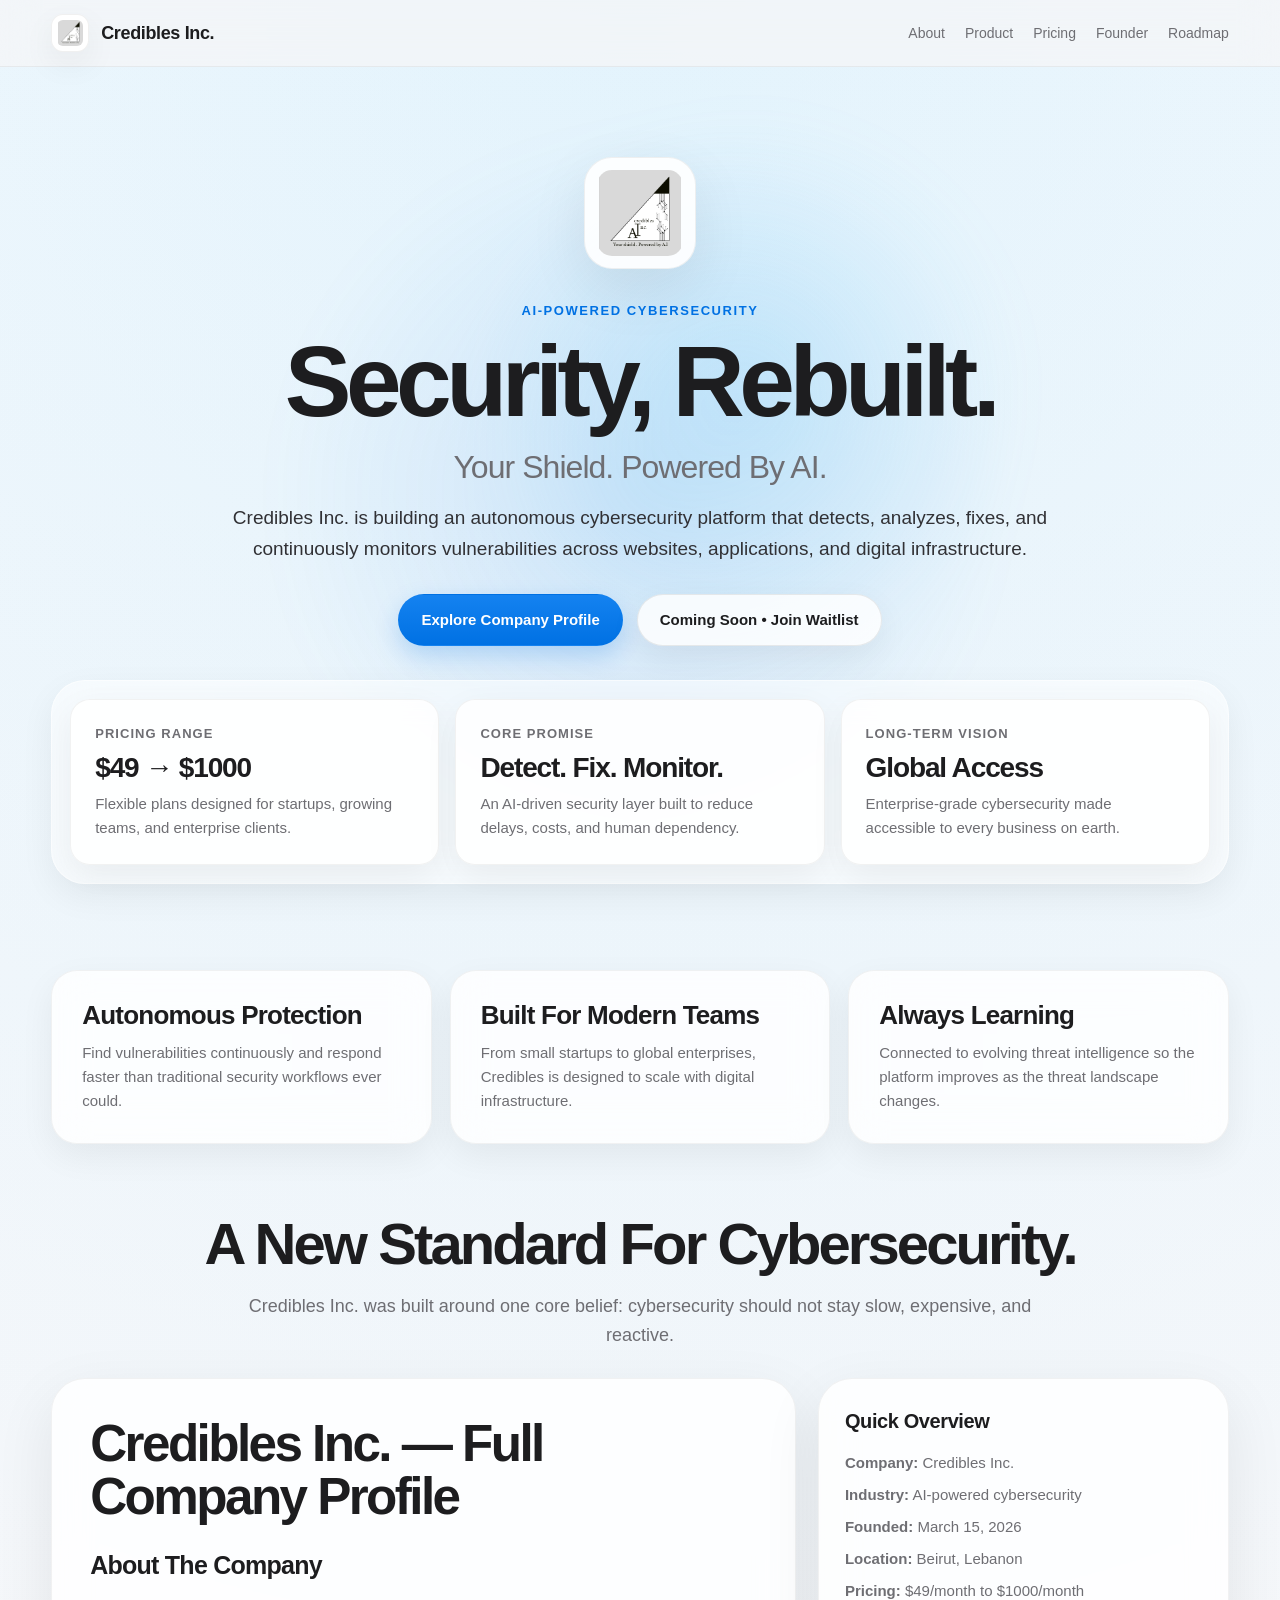
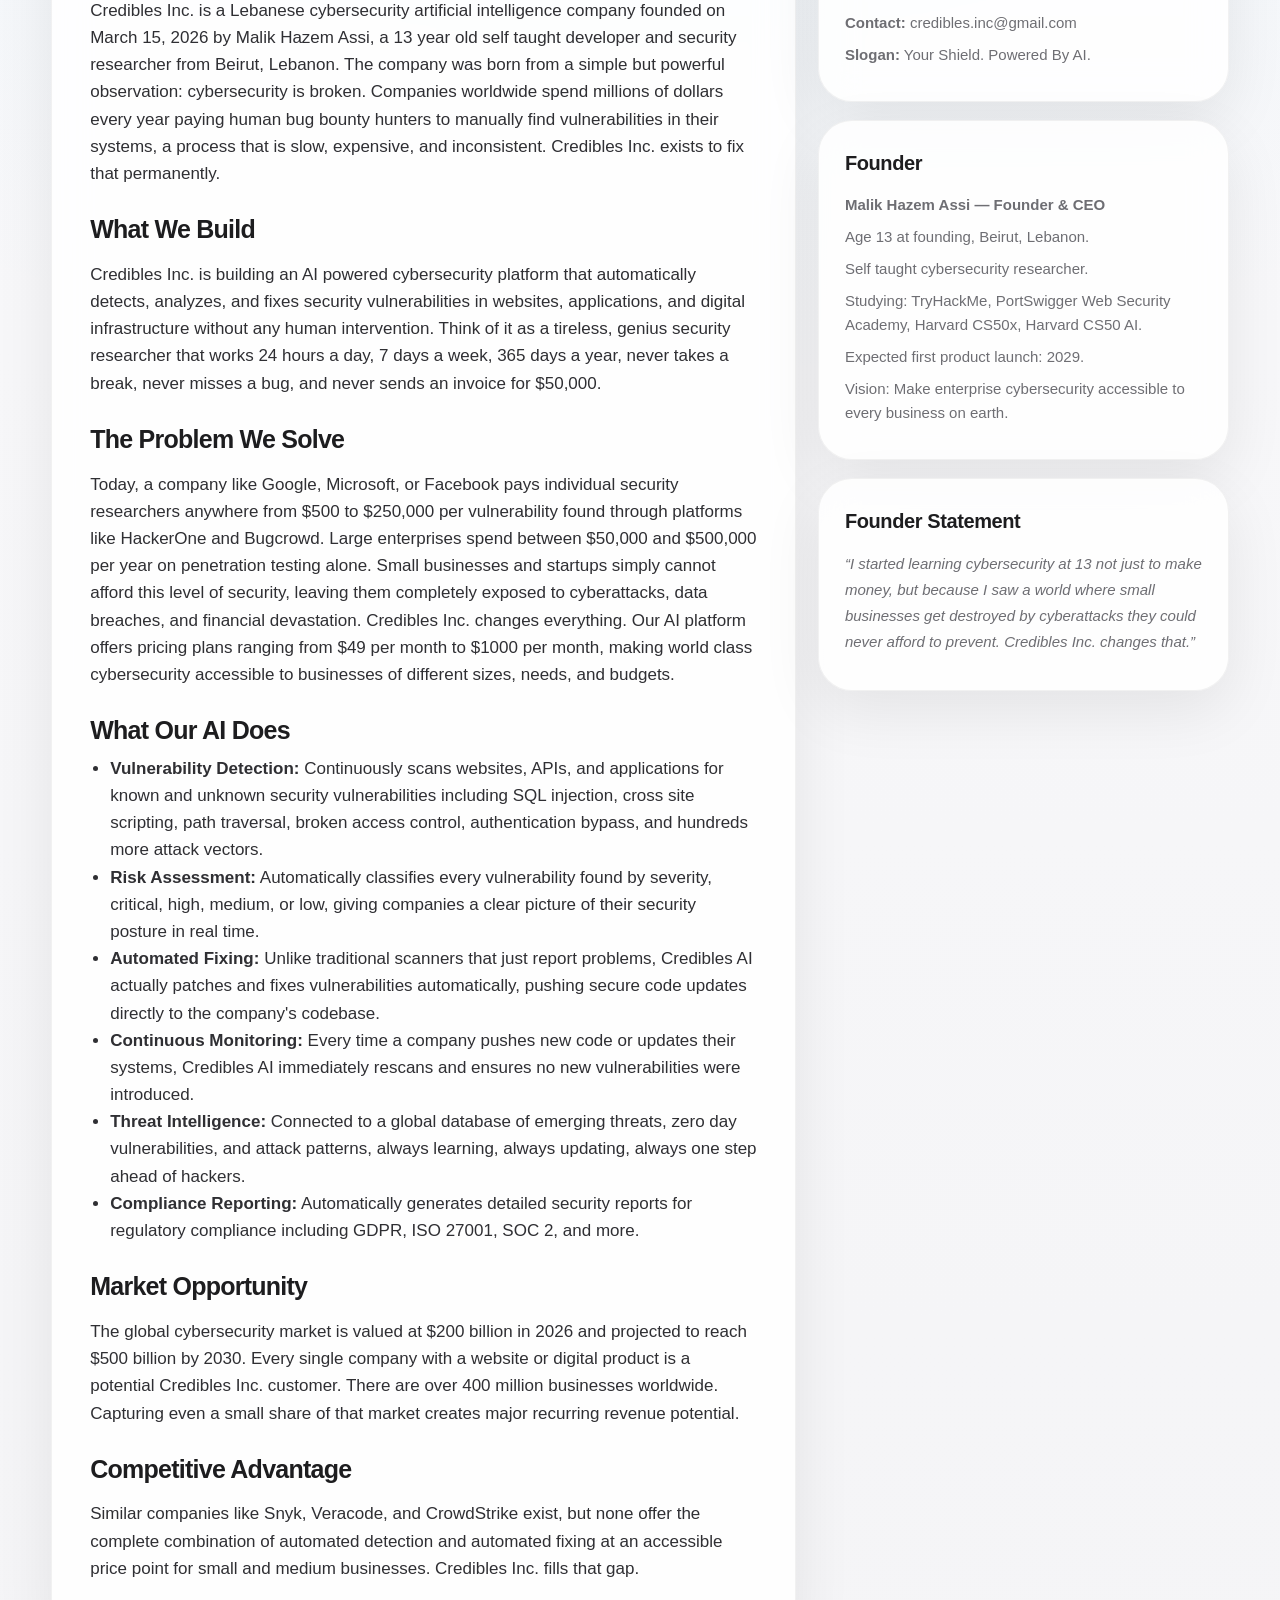
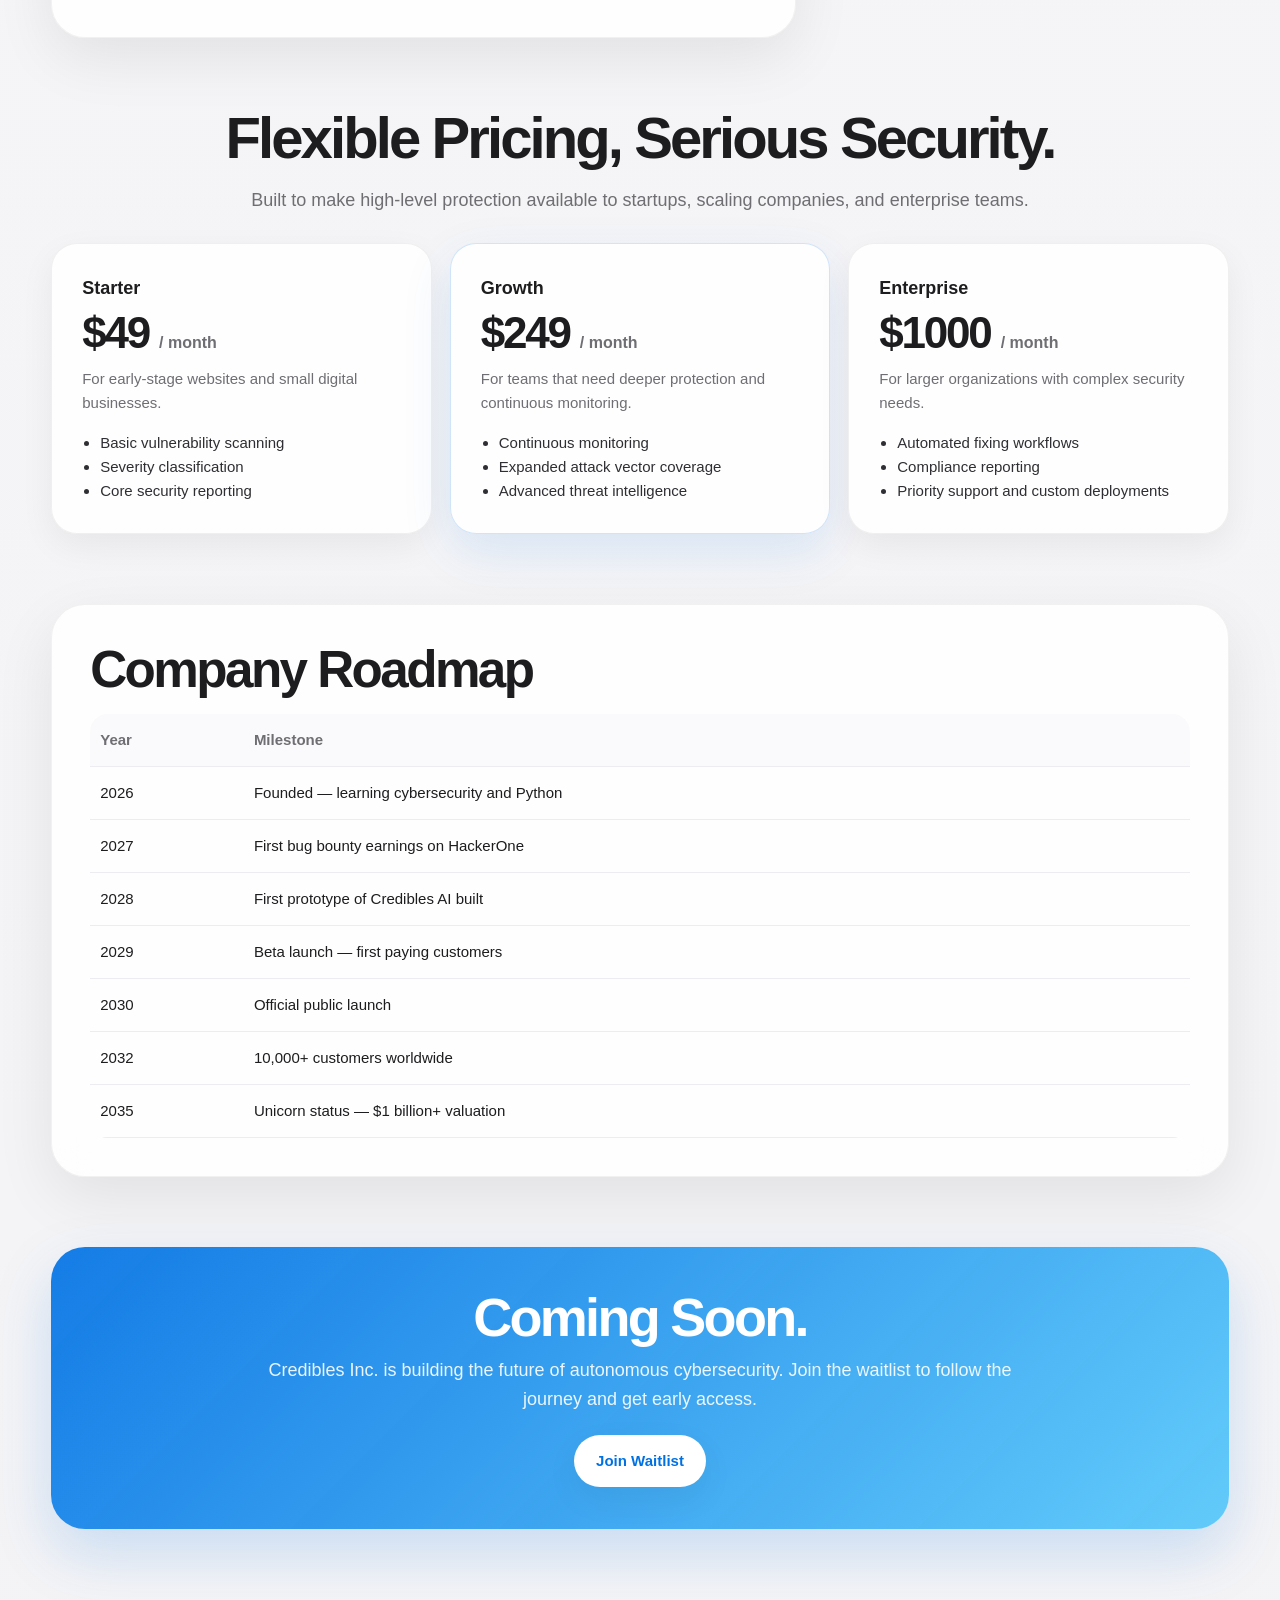
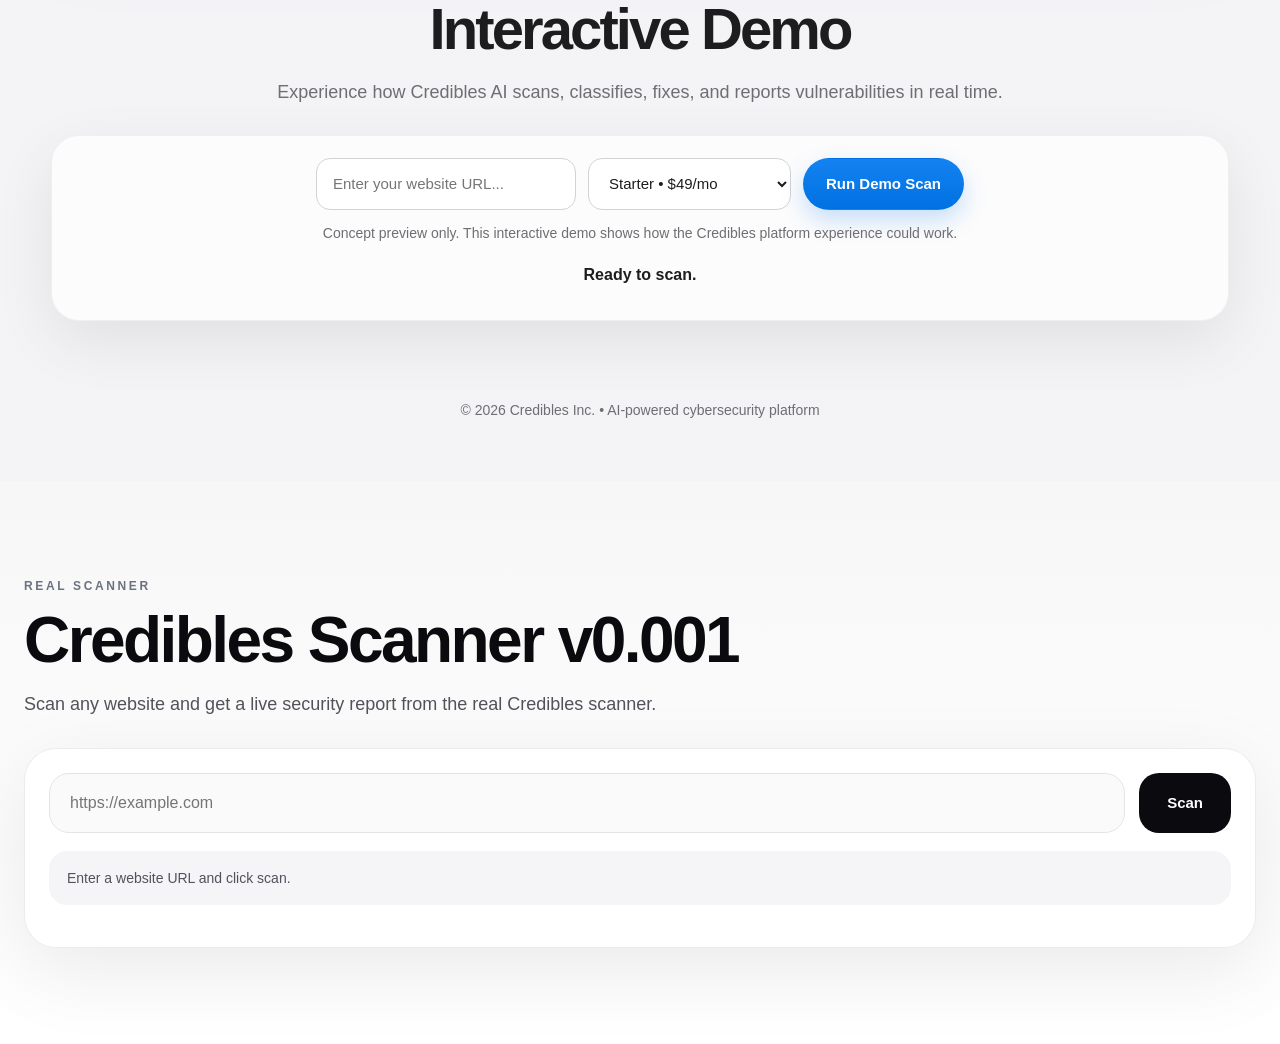
==== commit 25861855: "Update index.html" ====
--- a/index.html
+++ b/index.html
@@ -1,3 +1,4 @@
+
 
 
 
@@ -5,175 +6,6 @@
 <html lang="en">
 <head>
   <meta charset="UTF-8" />
-  <style>
-  .credibles-live-scanner {
-    padding: 96px 24px;
-    background: linear-gradient(to bottom, #f7f7f8 0%, #ffffff 100%);
-  }
-
-  .credibles-live-scanner__wrap {
-    max-width: 1240px;
-    margin: 0 auto;
-  }
-
-  .credibles-live-scanner__header {
-    margin-bottom: 28px;
-  }
-
-  .credibles-live-scanner__eyebrow {
-    margin-bottom: 12px;
-    font-size: 12px;
-    font-weight: 600;
-    letter-spacing: 0.22em;
-    text-transform: uppercase;
-    color: #6b7280;
-  }
-
-  .credibles-live-scanner__title {
-    margin: 0;
-    font-size: clamp(40px, 5vw, 64px);
-    line-height: 1.02;
-    font-weight: 800;
-    letter-spacing: -0.04em;
-    color: #0a0a0f;
-  }
-
-  .credibles-live-scanner__subtitle {
-    margin: 16px 0 0 0;
-    max-width: 760px;
-    font-size: 18px;
-    line-height: 1.7;
-    color: #52525b;
-  }
-
-  .credibles-live-scanner__card {
-    margin-top: 28px;
-    border: 1px solid rgba(24, 24, 27, 0.08);
-    border-radius: 32px;
-    background: rgba(255, 255, 255, 0.88);
-    box-shadow: 0 24px 80px rgba(0, 0, 0, 0.08);
-    backdrop-filter: blur(16px);
-    overflow: hidden;
-    padding: 24px;
-  }
-
-  .credibles-live-scanner__controls {
-    display: flex;
-    gap: 14px;
-    flex-wrap: wrap;
-  }
-
-  .credibles-live-scanner__input {
-    flex: 1 1 520px;
-    min-width: 280px;
-    height: 60px;
-    border: 1px solid #e4e4e7;
-    border-radius: 20px;
-    background: #fafafa;
-    padding: 0 20px;
-    font-size: 16px;
-    color: #111827;
-    outline: none;
-  }
-
-  .credibles-live-scanner__input:focus {
-    background: #ffffff;
-    border-color: #b4b4bc;
-    box-shadow: 0 0 0 4px rgba(0, 0, 0, 0.04);
-  }
-
-  .credibles-live-scanner__button {
-    height: 60px;
-    padding: 0 28px;
-    border: none;
-    border-radius: 20px;
-    background: #0a0a0f;
-    color: #ffffff;
-    font-size: 15px;
-    font-weight: 600;
-    cursor: pointer;
-  }
-
-  .credibles-live-scanner__status {
-    margin-top: 18px;
-    padding: 16px 18px;
-    border-radius: 18px;
-    background: #f5f5f7;
-    color: #52525b;
-    font-size: 14px;
-    line-height: 1.6;
-  }
-
-  .credibles-live-scanner__results {
-    margin-top: 18px;
-    display: grid;
-    gap: 16px;
-  }
-
-  .credibles-live-scanner__result {
-    border: 1px solid #ececf1;
-    border-radius: 24px;
-    background: #ffffff;
-    box-shadow: 0 10px 40px rgba(0, 0, 0, 0.05);
-    padding: 20px;
-  }
-
-  .credibles-live-scanner__result-top {
-    display: flex;
-    align-items: center;
-    justify-content: space-between;
-    gap: 12px;
-    flex-wrap: wrap;
-    margin-bottom: 10px;
-  }
-
-  .credibles-live-scanner__result-title {
-    margin: 0;
-    font-size: 20px;
-    font-weight: 700;
-    color: #111827;
-  }
-
-  .credibles-live-scanner__pill {
-    display: inline-flex;
-    align-items: center;
-    padding: 7px 12px;
-    border-radius: 999px;
-    font-size: 12px;
-    font-weight: 600;
-    border: 1px solid #e4e4e7;
-  }
-
-  .credibles-live-scanner__pill.low {
-    background: #f4f4f5;
-    color: #52525b;
-  }
-
-  .credibles-live-scanner__pill.medium {
-    background: #fff7ed;
-    color: #c2410c;
-    border-color: #fed7aa;
-  }
-
-  .credibles-live-scanner__pill.high {
-    background: #fef2f2;
-    color: #b91c1c;
-    border-color: #fecaca;
-  }
-
-  .credibles-live-scanner__pill.critical {
-    background: #7f1d1d;
-    color: #ffffff;
-    border-color: #7f1d1d;
-  }
-
-  .credibles-live-scanner__text {
-    margin: 8px 0 0 0;
-    font-size: 15px;
-    line-height: 1.75;
-    color: #52525b;
-  }
-</style>
   <meta name="viewport" content="width=device-width, initial-scale=1.0" />
   <title>Credibles Inc. | Your Shield. Powered By AI.</title>
   <link rel="icon" type="image/png" href="favicon.png" />
@@ -946,6 +778,175 @@
       }
     }
   </style>
+<style>
+  .credibles-live-scanner {
+    padding: 96px 24px;
+    background: linear-gradient(to bottom, #f7f7f8 0%, #ffffff 100%);
+  }
+
+  .credibles-live-scanner__wrap {
+    max-width: 1240px;
+    margin: 0 auto;
+  }
+
+  .credibles-live-scanner__header {
+    margin-bottom: 28px;
+  }
+
+  .credibles-live-scanner__eyebrow {
+    margin-bottom: 12px;
+    font-size: 12px;
+    font-weight: 600;
+    letter-spacing: 0.22em;
+    text-transform: uppercase;
+    color: #6b7280;
+  }
+
+  .credibles-live-scanner__title {
+    margin: 0;
+    font-size: clamp(40px, 5vw, 64px);
+    line-height: 1.02;
+    font-weight: 800;
+    letter-spacing: -0.04em;
+    color: #0a0a0f;
+  }
+
+  .credibles-live-scanner__subtitle {
+    margin: 16px 0 0 0;
+    max-width: 760px;
+    font-size: 18px;
+    line-height: 1.7;
+    color: #52525b;
+  }
+
+  .credibles-live-scanner__card {
+    margin-top: 28px;
+    border: 1px solid rgba(24, 24, 27, 0.08);
+    border-radius: 32px;
+    background: rgba(255, 255, 255, 0.88);
+    box-shadow: 0 24px 80px rgba(0, 0, 0, 0.08);
+    backdrop-filter: blur(16px);
+    overflow: hidden;
+    padding: 24px;
+  }
+
+  .credibles-live-scanner__controls {
+    display: flex;
+    gap: 14px;
+    flex-wrap: wrap;
+  }
+
+  .credibles-live-scanner__input {
+    flex: 1 1 520px;
+    min-width: 280px;
+    height: 60px;
+    border: 1px solid #e4e4e7;
+    border-radius: 20px;
+    background: #fafafa;
+    padding: 0 20px;
+    font-size: 16px;
+    color: #111827;
+    outline: none;
+  }
+
+  .credibles-live-scanner__input:focus {
+    background: #ffffff;
+    border-color: #b4b4bc;
+    box-shadow: 0 0 0 4px rgba(0, 0, 0, 0.04);
+  }
+
+  .credibles-live-scanner__button {
+    height: 60px;
+    padding: 0 28px;
+    border: none;
+    border-radius: 20px;
+    background: #0a0a0f;
+    color: #ffffff;
+    font-size: 15px;
+    font-weight: 600;
+    cursor: pointer;
+  }
+
+  .credibles-live-scanner__status {
+    margin-top: 18px;
+    padding: 16px 18px;
+    border-radius: 18px;
+    background: #f5f5f7;
+    color: #52525b;
+    font-size: 14px;
+    line-height: 1.6;
+  }
+
+  .credibles-live-scanner__results {
+    margin-top: 18px;
+    display: grid;
+    gap: 16px;
+  }
+
+  .credibles-live-scanner__result {
+    border: 1px solid #ececf1;
+    border-radius: 24px;
+    background: #ffffff;
+    box-shadow: 0 10px 40px rgba(0, 0, 0, 0.05);
+    padding: 20px;
+  }
+
+  .credibles-live-scanner__result-top {
+    display: flex;
+    align-items: center;
+    justify-content: space-between;
+    gap: 12px;
+    flex-wrap: wrap;
+    margin-bottom: 10px;
+  }
+
+  .credibles-live-scanner__result-title {
+    margin: 0;
+    font-size: 20px;
+    font-weight: 700;
+    color: #111827;
+  }
+
+  .credibles-live-scanner__pill {
+    display: inline-flex;
+    align-items: center;
+    padding: 7px 12px;
+    border-radius: 999px;
+    font-size: 12px;
+    font-weight: 600;
+    border: 1px solid #e4e4e7;
+  }
+
+  .credibles-live-scanner__pill.low {
+    background: #f4f4f5;
+    color: #52525b;
+  }
+
+  .credibles-live-scanner__pill.medium {
+    background: #fff7ed;
+    color: #c2410c;
+    border-color: #fed7aa;
+  }
+
+  .credibles-live-scanner__pill.high {
+    background: #fef2f2;
+    color: #b91c1c;
+    border-color: #fecaca;
+  }
+
+  .credibles-live-scanner__pill.critical {
+    background: #7f1d1d;
+    color: #ffffff;
+    border-color: #7f1d1d;
+  }
+
+  .credibles-live-scanner__text {
+    margin: 8px 0 0 0;
+    font-size: 15px;
+    line-height: 1.75;
+    color: #52525b;
+  }
+</style>
 </head>
 <body>
   <nav class="nav">
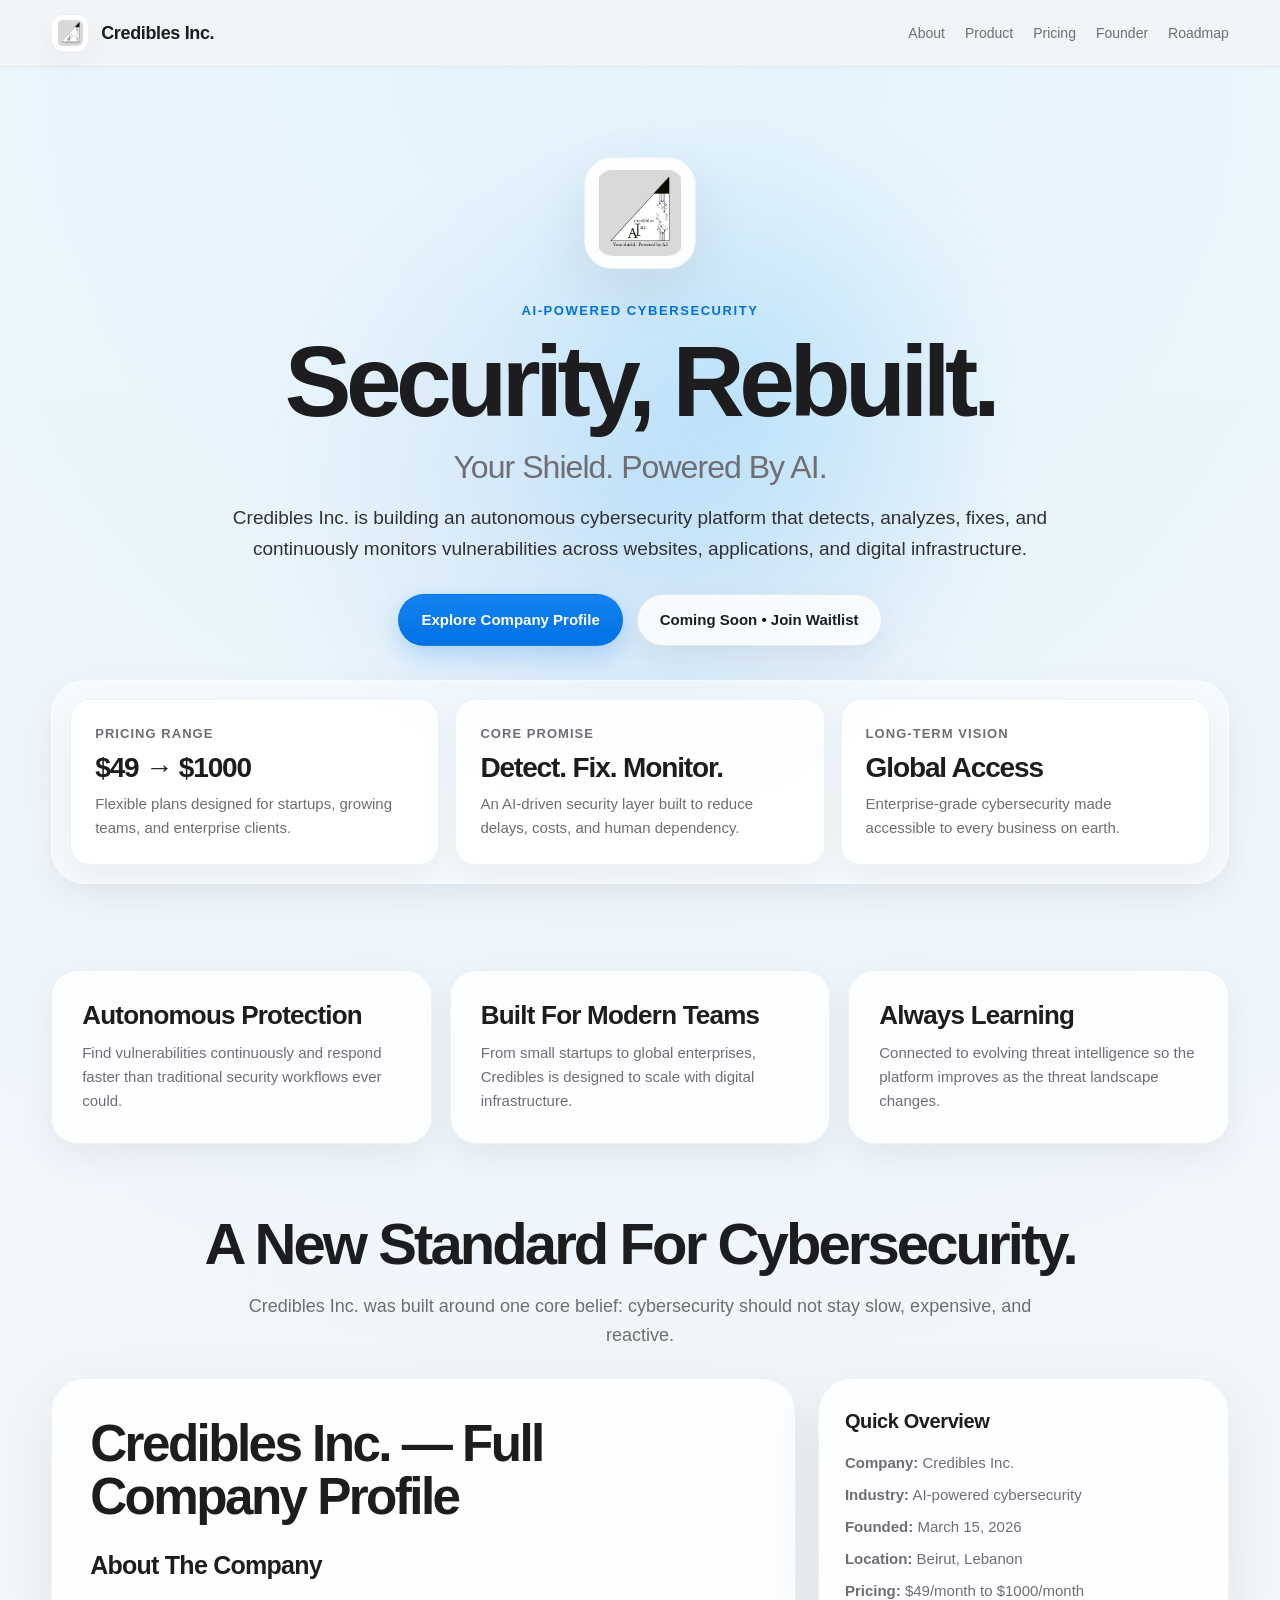
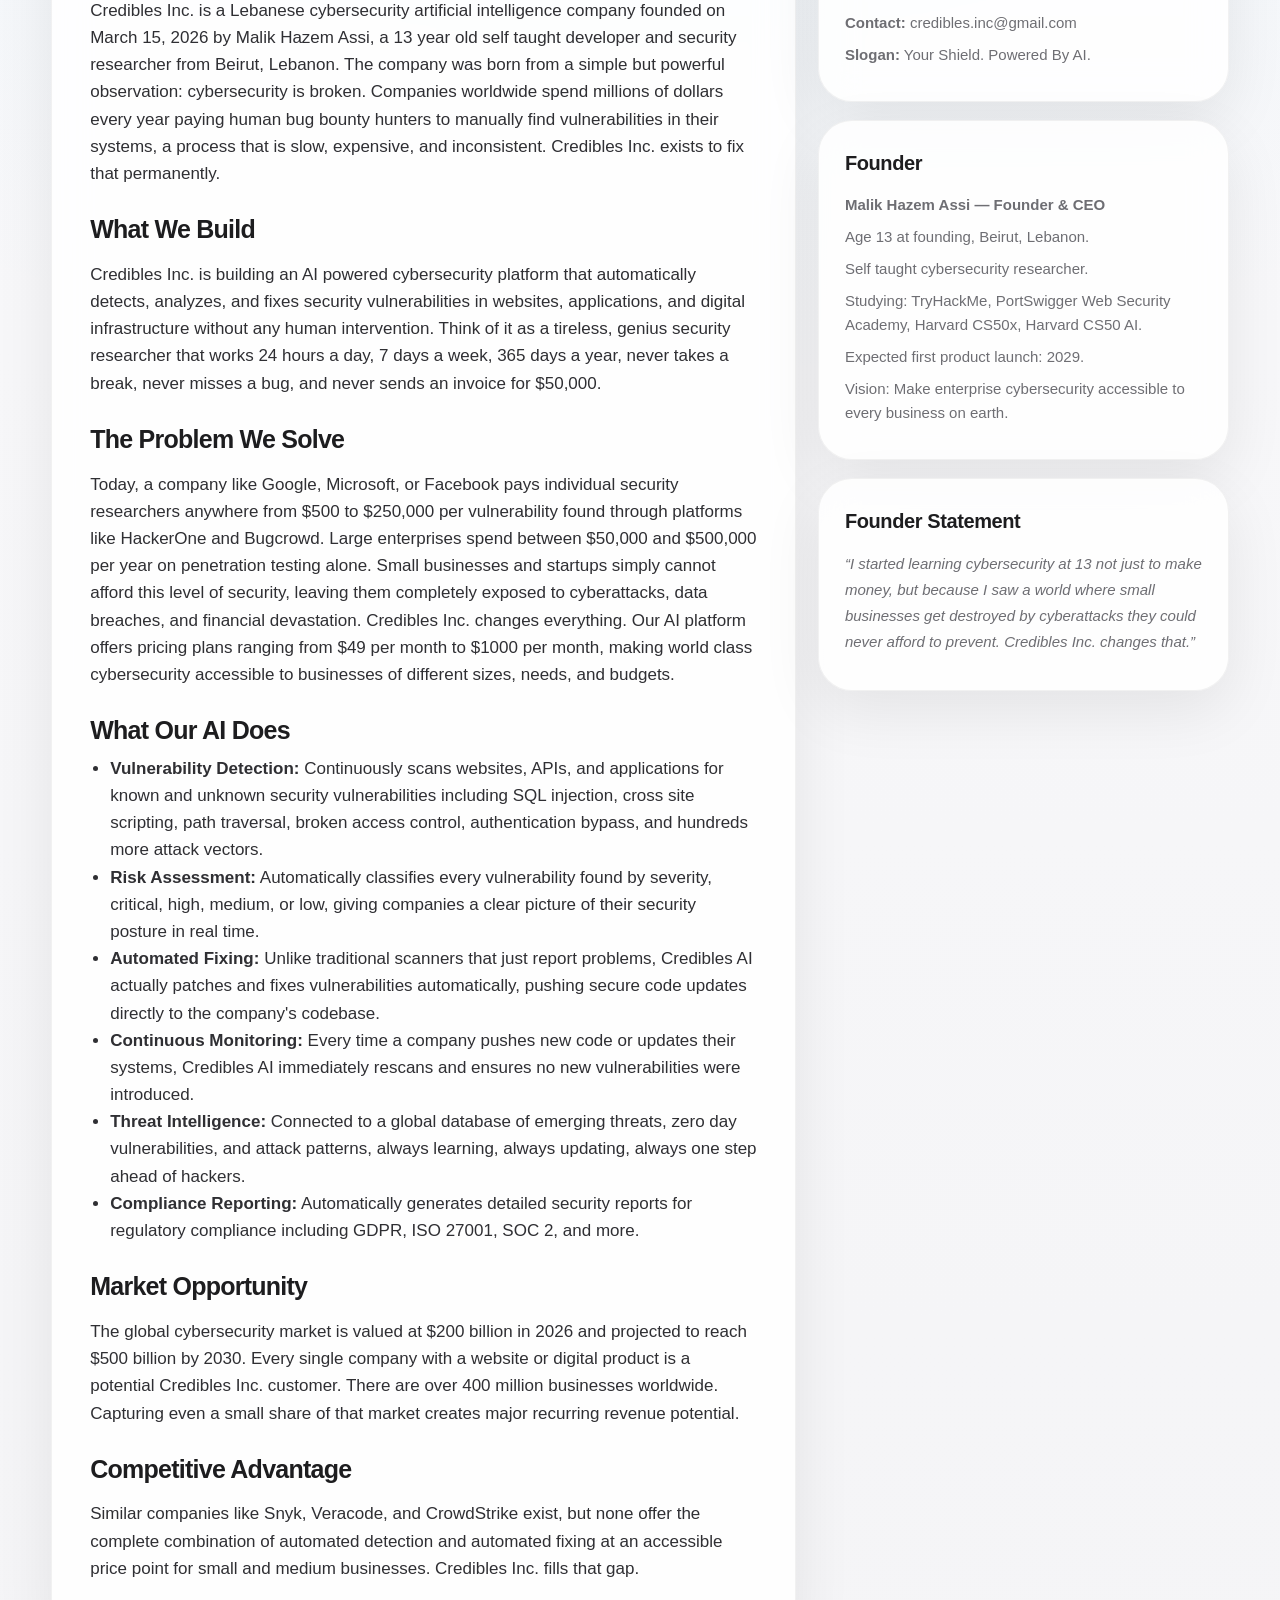
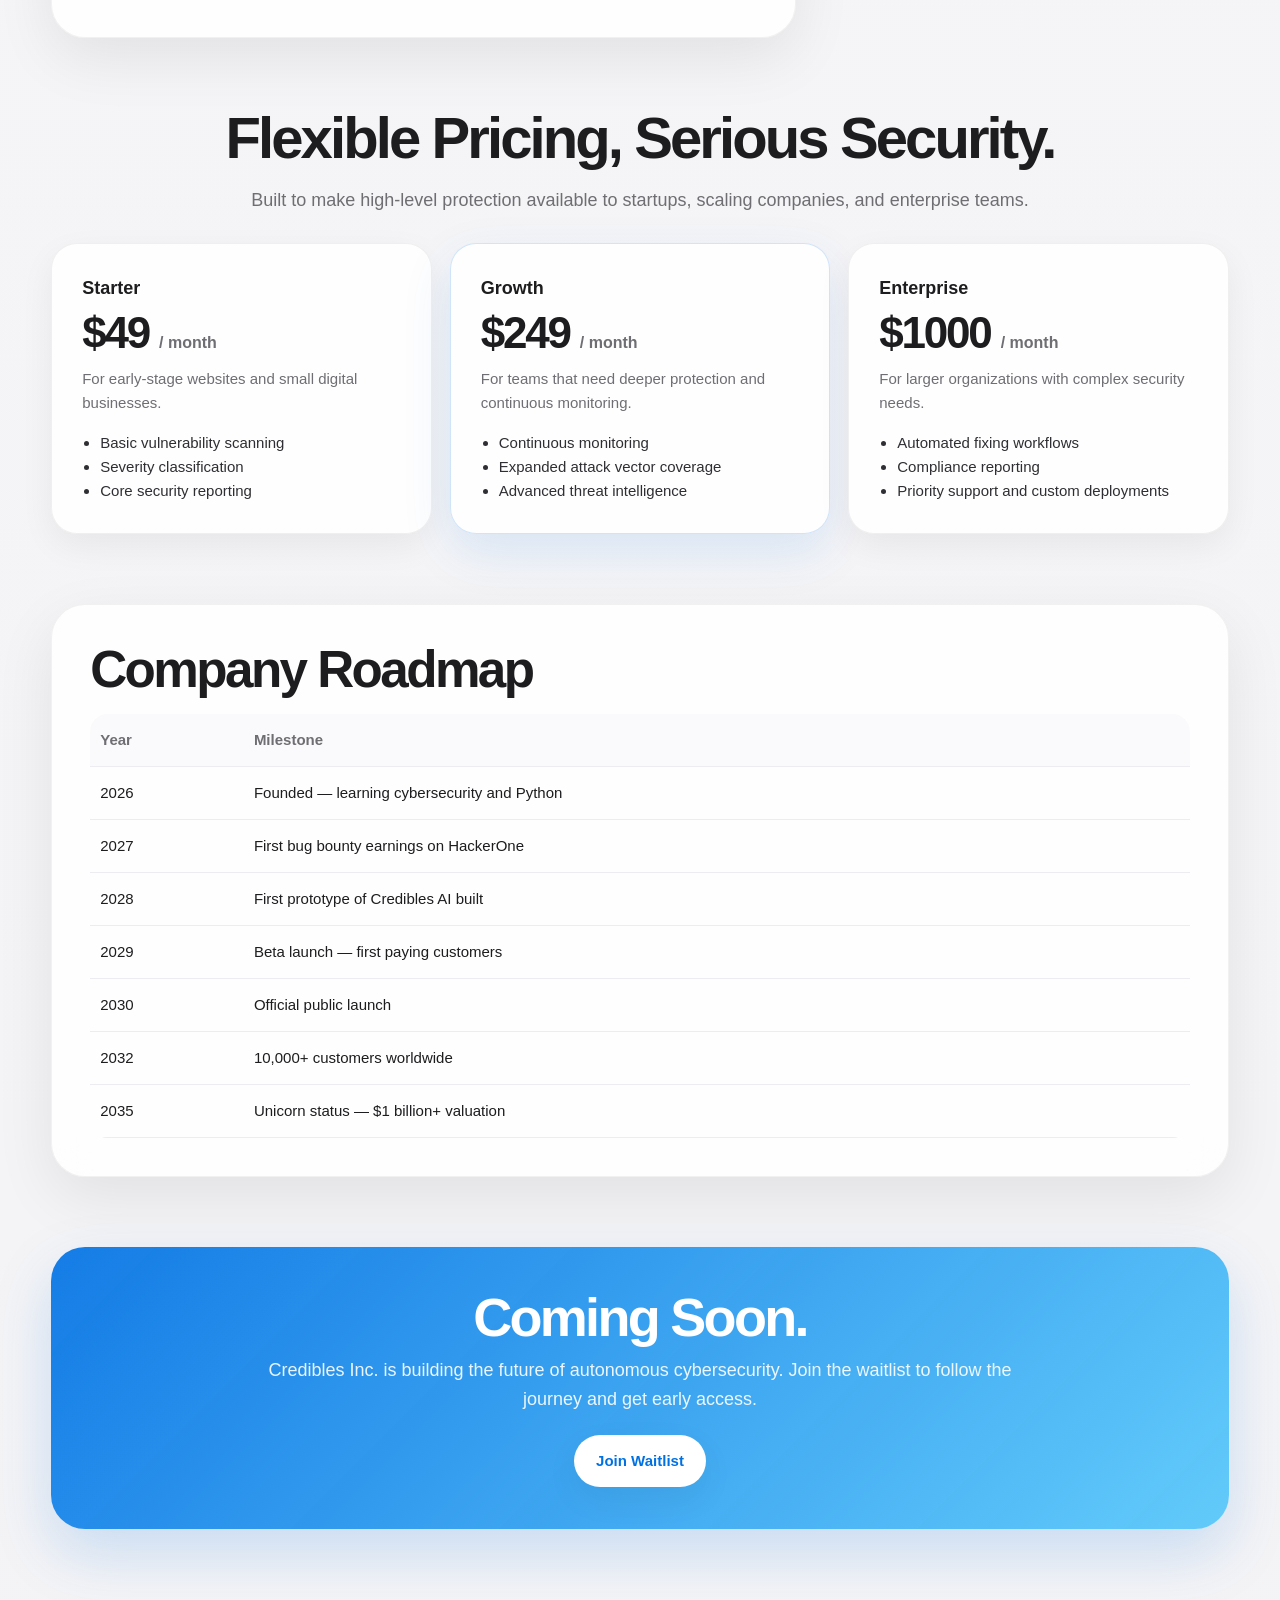
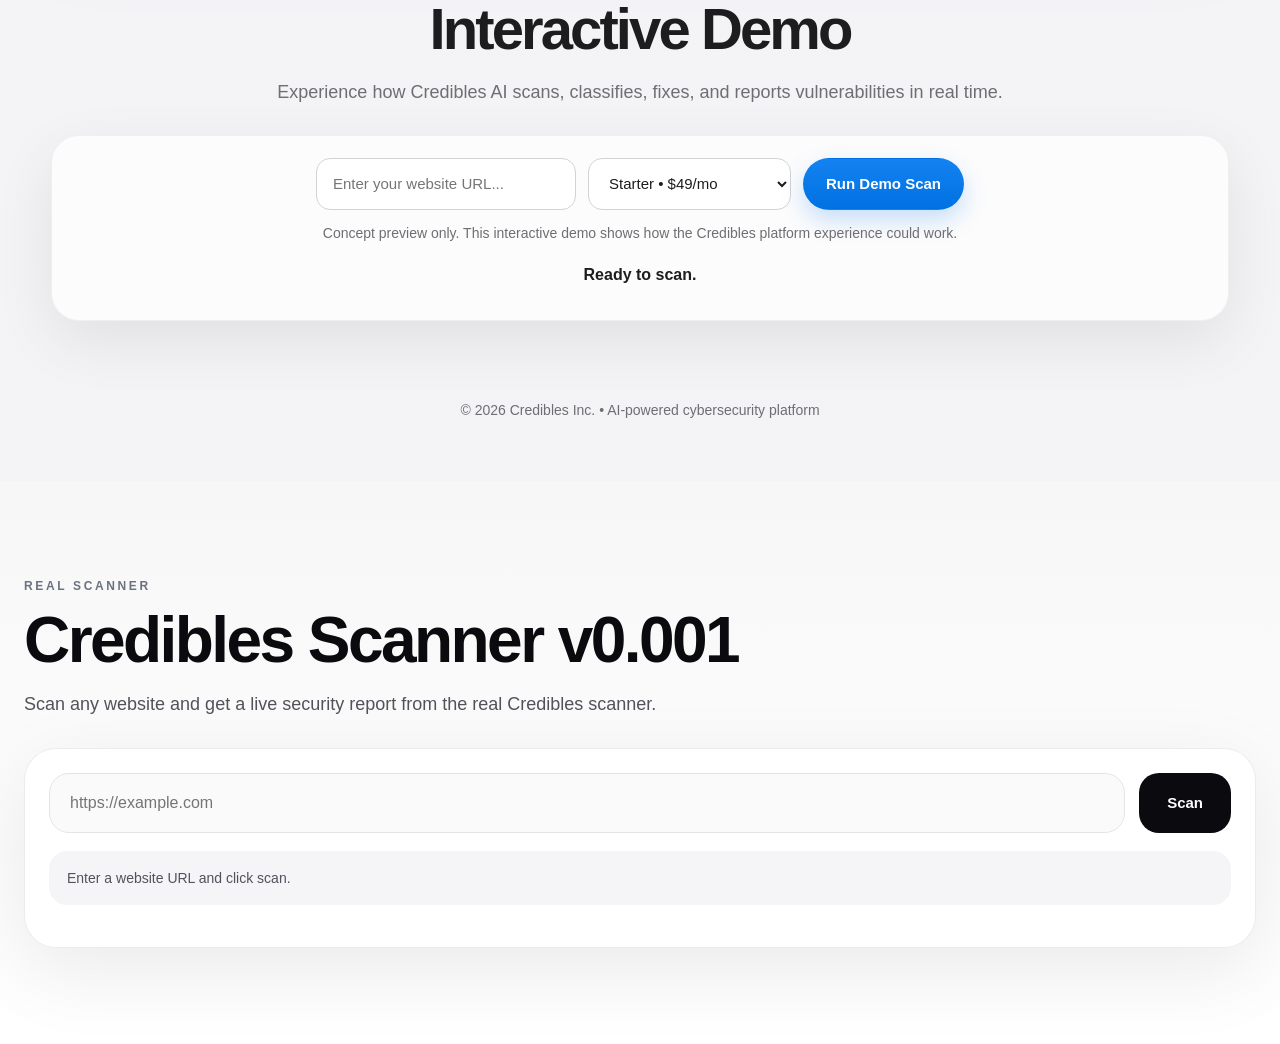
==== commit cb80c2d2: "Update index.html" ====
--- a/index.html
+++ b/index.html
@@ -1481,6 +1481,85 @@
       document.getElementById("riskLevel").className = "demo-big-text protected";
     }
   }
+const SCANNER_API_URL = "https://supreme-sniffle-4q6469vg4j6c7wwx-8000.app.github.dev/";
+
+const realScannerButton = document.getElementById("realScannerButton");
+const realScannerUrl = document.getElementById("realScannerUrl");
+const realScannerStatus = document.getElementById("realScannerStatus");
+const realScannerResults = document.getElementById("realScannerResults");
+
+function renderRealScannerResults(items) {
+  realScannerResults.innerHTML = "";
+
+  if (!Array.isArray(items) || items.length === 0) {
+    realScannerResults.innerHTML = `
+      <div class="credibles-live-scanner__result">
+        <div class="credibles-live-scanner__result-top">
+          <h3 class="credibles-live-scanner__result-title">No findings returned</h3>
+          <span class="credibles-live-scanner__pill low">Clear</span>
+        </div>
+        <p class="credibles-live-scanner__text">The scan completed but did not return visible issues.</p>
+      </div>
+    `;
+    return;
+  }
+
+  items.forEach((item) => {
+    const severityRaw = (item.severity || "Low").toString();
+    const severity = severityRaw.toLowerCase();
+
+    realScannerResults.innerHTML += `
+      <div class="credibles-live-scanner__result">
+        <div class="credibles-live-scanner__result-top">
+          <h3 class="credibles-live-scanner__result-title">${item.title || "Scanner Finding"}</h3>
+          <span class="credibles-live-scanner__pill ${severity}">${severityRaw}</span>
+        </div>
+        <p class="credibles-live-scanner__text">${item.summary || ""}</p>
+        ${item.details ? `<p class="credibles-live-scanner__text">${item.details}</p>` : ""}
+        ${item.recommendation ? `<p class="credibles-live-scanner__text"><strong>Recommendation:</strong> ${item.recommendation}</p>` : ""}
+      </div>
+    `;
+  });
+}
+
+async function runRealScanner() {
+  if (!realScannerUrl || !realScannerStatus || !realScannerResults) return;
+
+  const url = realScannerUrl.value.trim();
+
+  if (!url) {
+    realScannerStatus.textContent = "Please enter a website URL first.";
+    return;
+  }
+
+  realScannerStatus.textContent = "Running live scan...";
+  realScannerResults.innerHTML = "";
+
+  try {
+    const response = await fetch(SCANNER_API_URL, {
+      method: "POST",
+      headers: {
+        "Content-Type": "application/json"
+      },
+      body: JSON.stringify({ url })
+    });
+
+    if (!response.ok) {
+      throw new Error(`Request failed with status ${response.status}`);
+    }
+
+    const data = await response.json();
+    realScannerStatus.textContent = `Scan complete. Score: ${data.score}/100 | Risk: ${data.risk_level}`;
+    renderRealScannerResults(data.results || []);
+  } catch (err) {
+    realScannerStatus.textContent = "Scanner request failed.";
+    console.error(err);
+  }
+}
+
+if (realScannerButton) {
+  realScannerButton.addEventListener("click", runRealScanner);
+}
 </script>
   <section class="credibles-live-scanner">
   <div class="credibles-live-scanner__wrap">
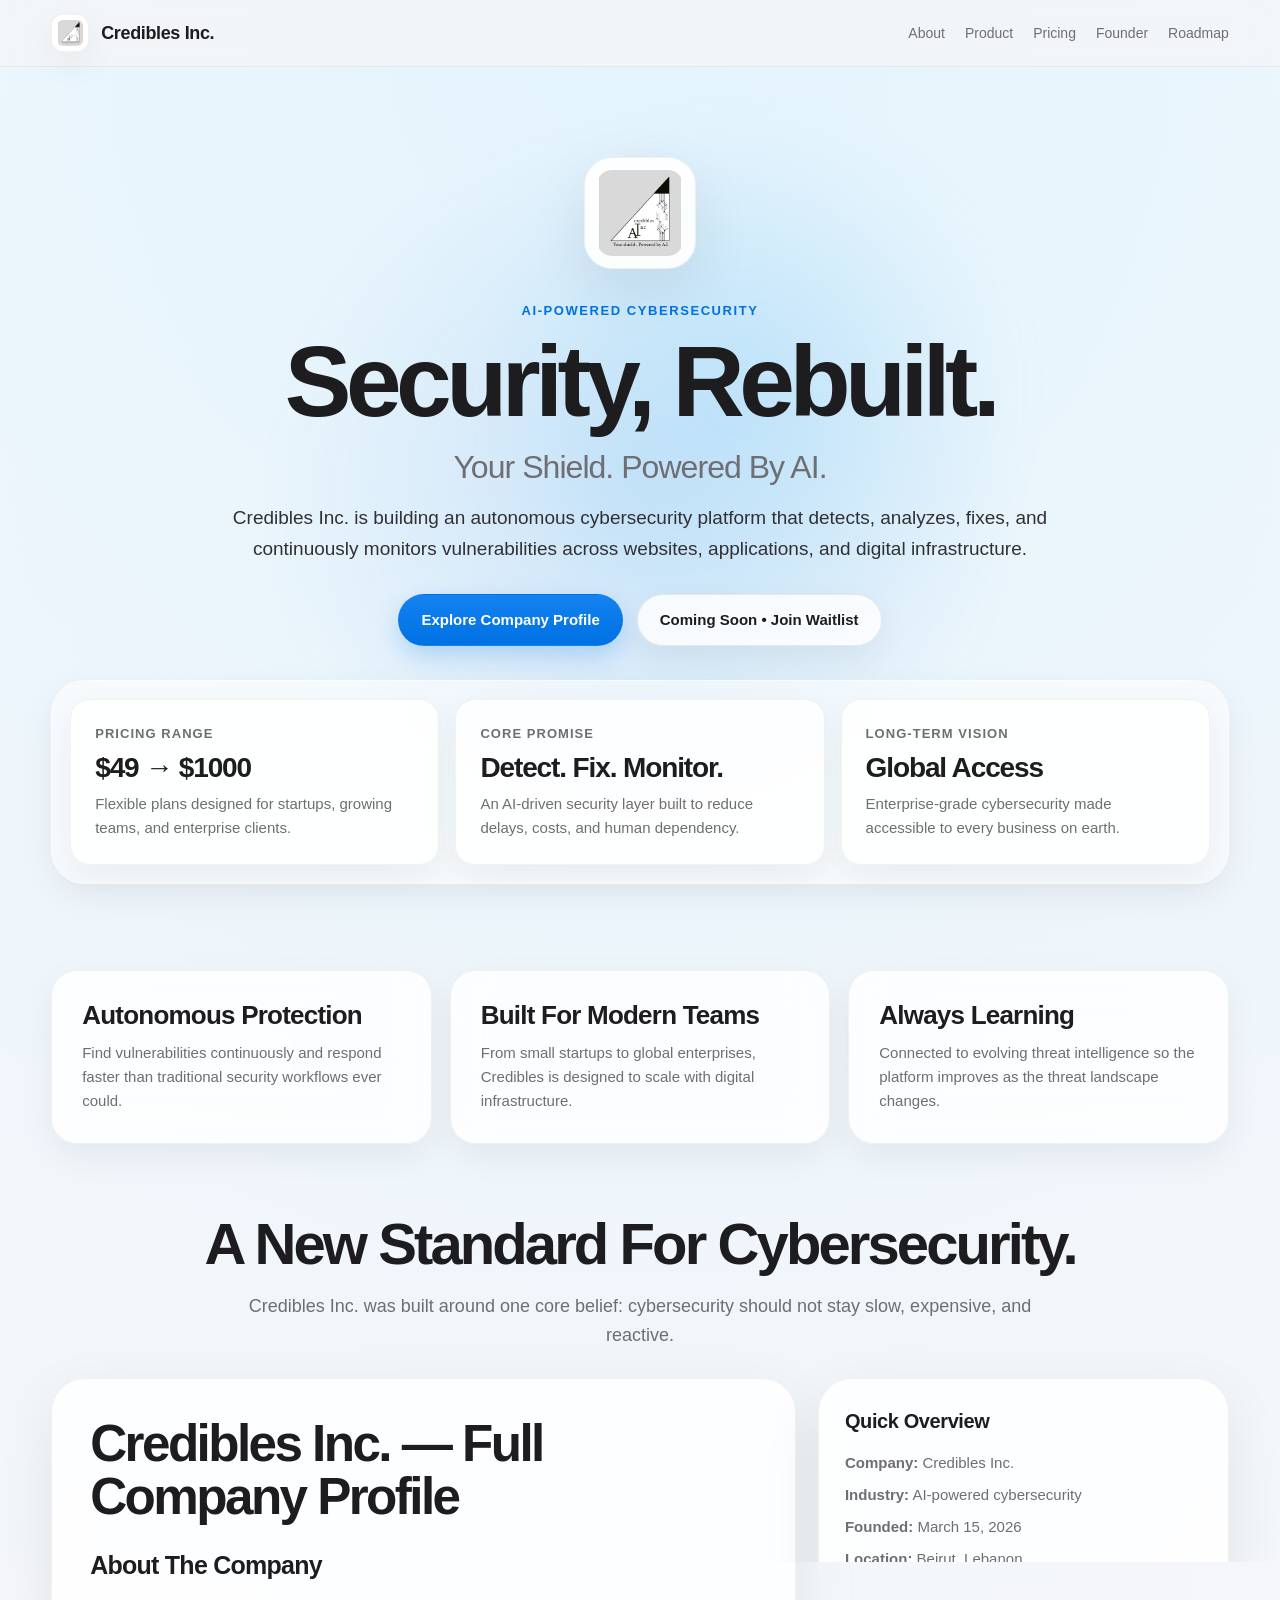
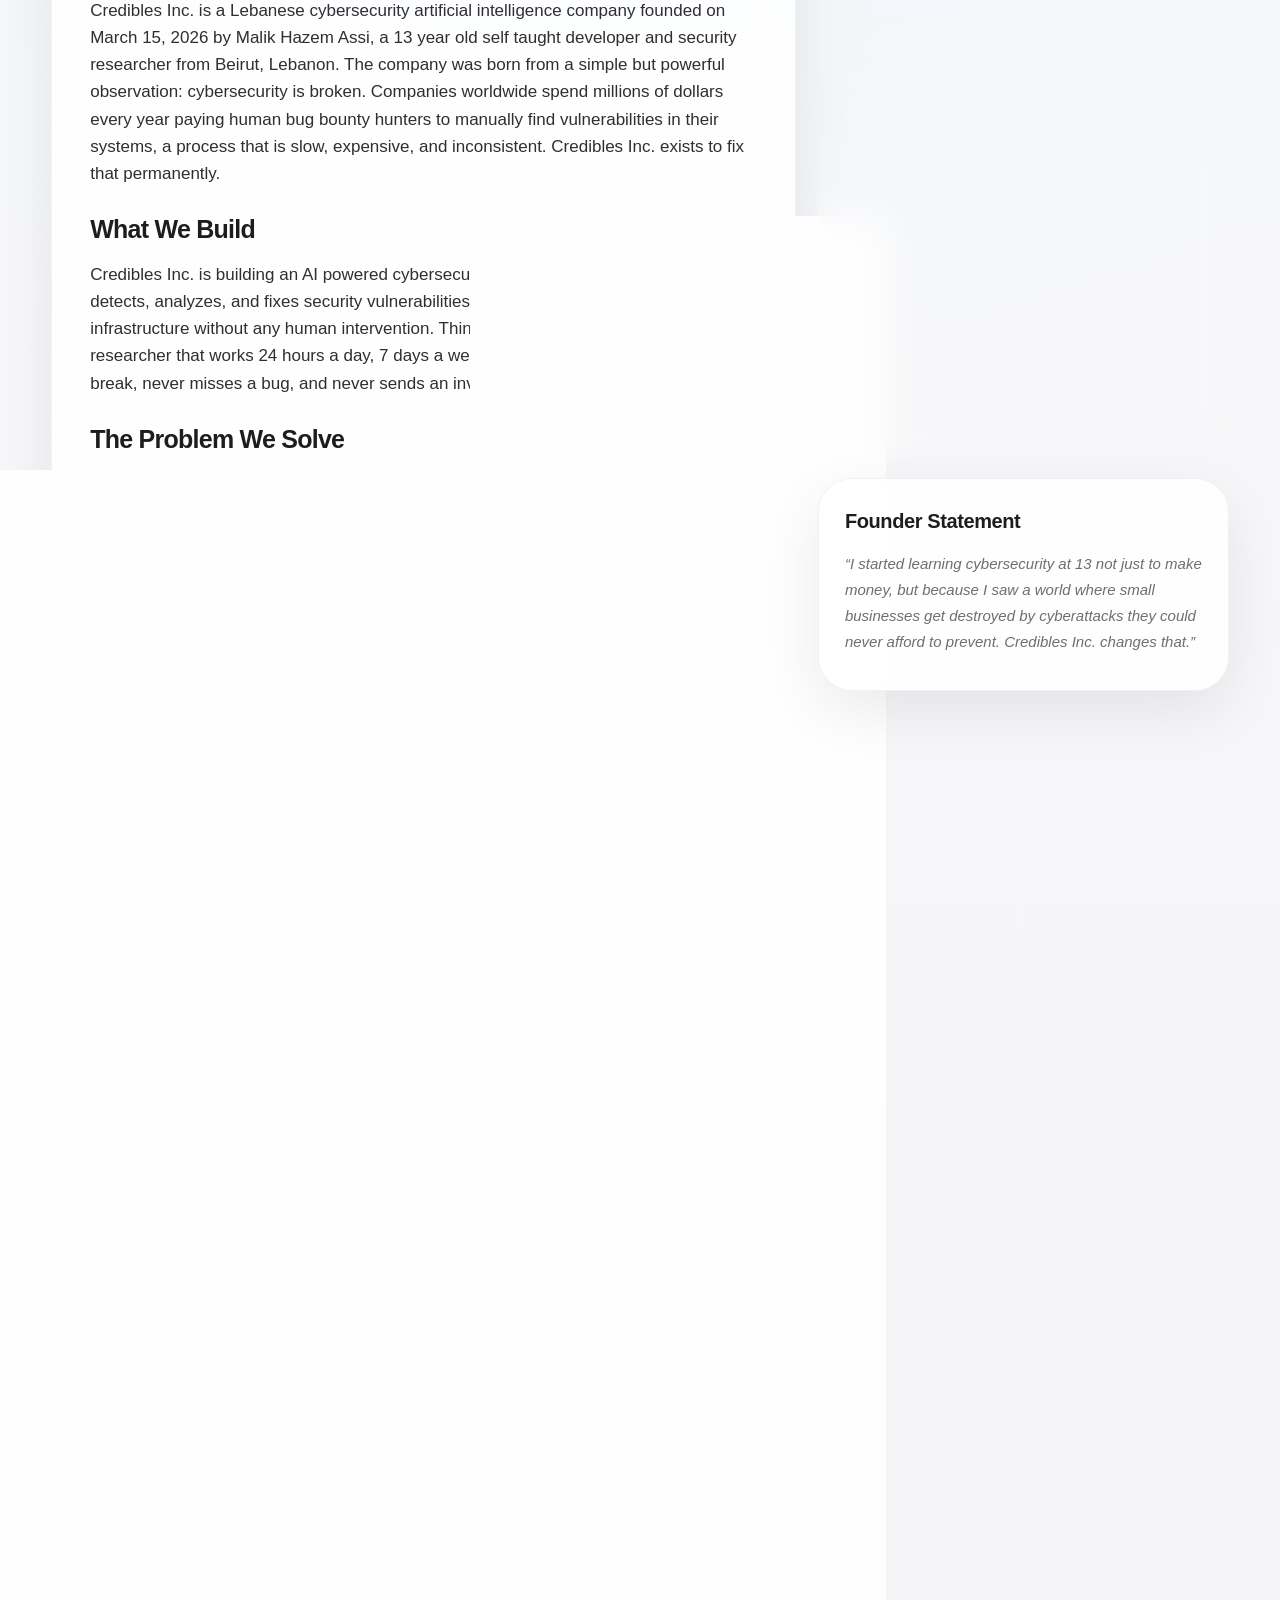
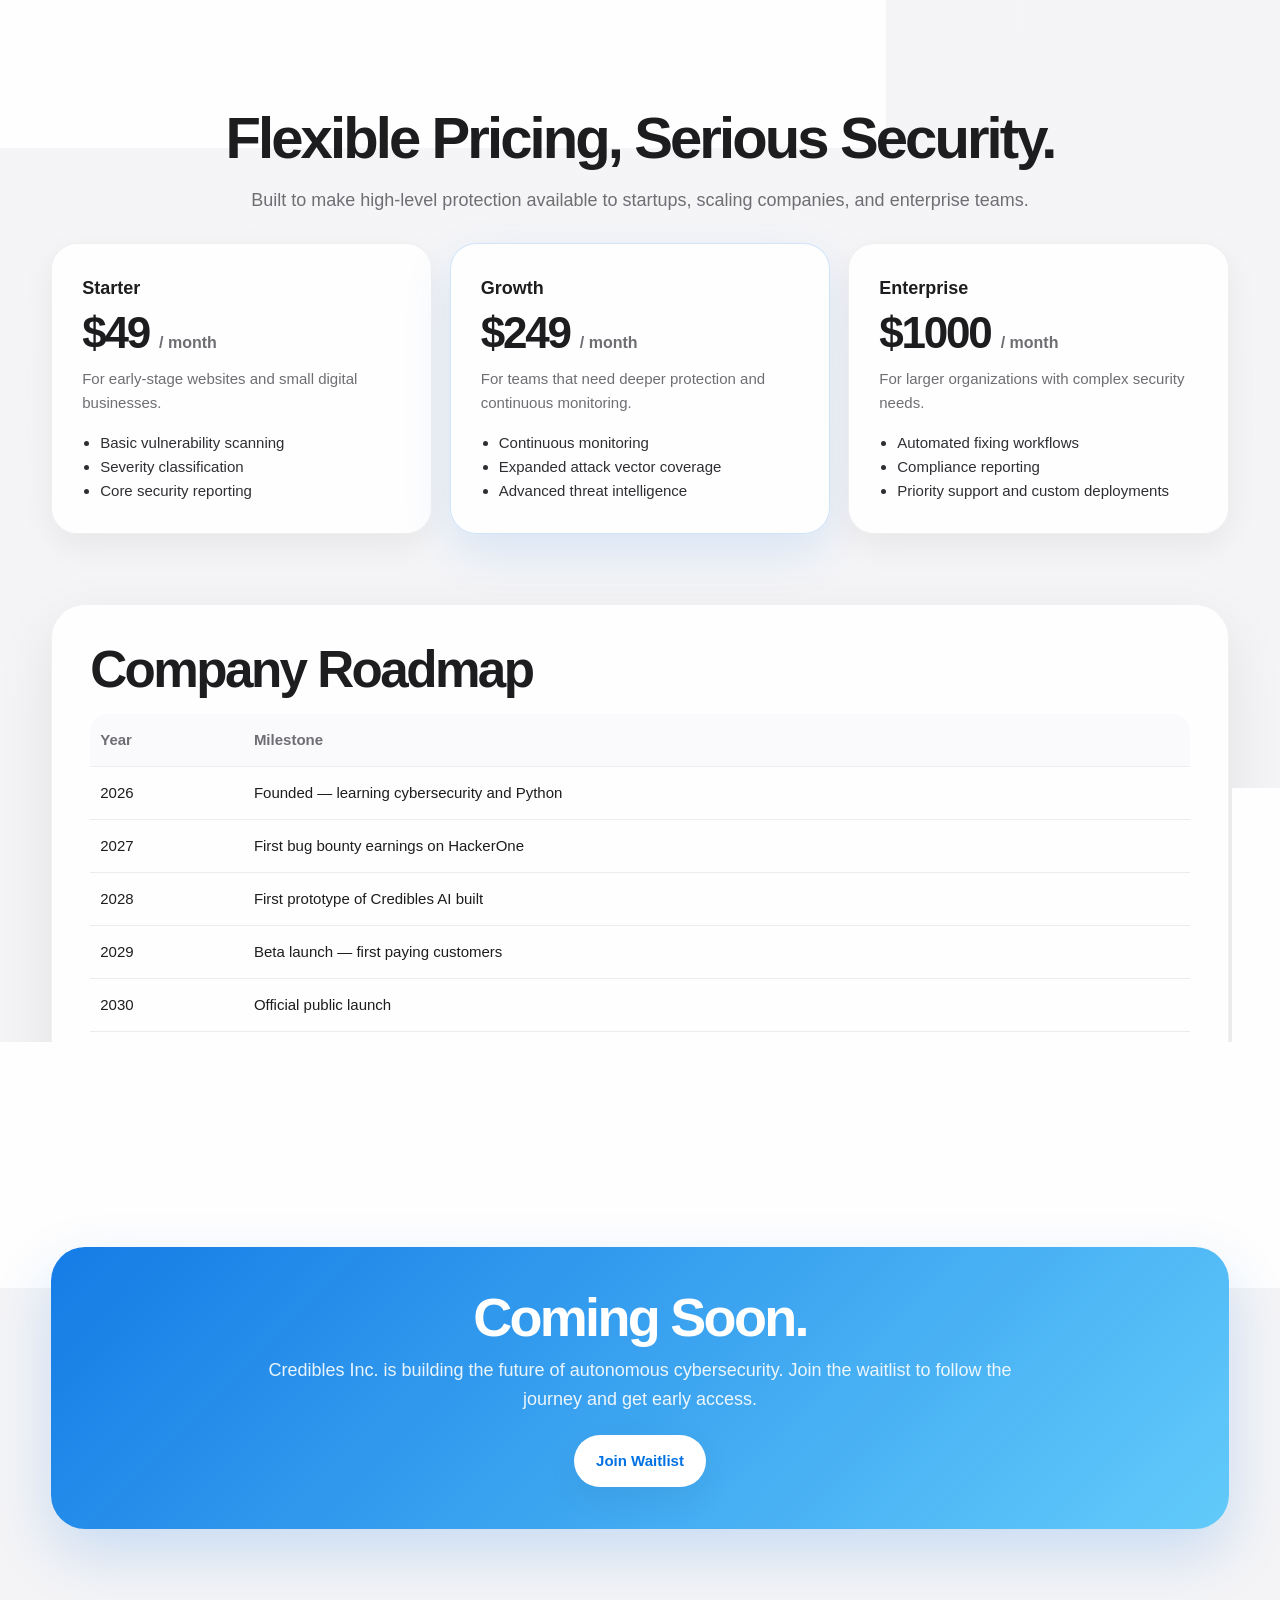
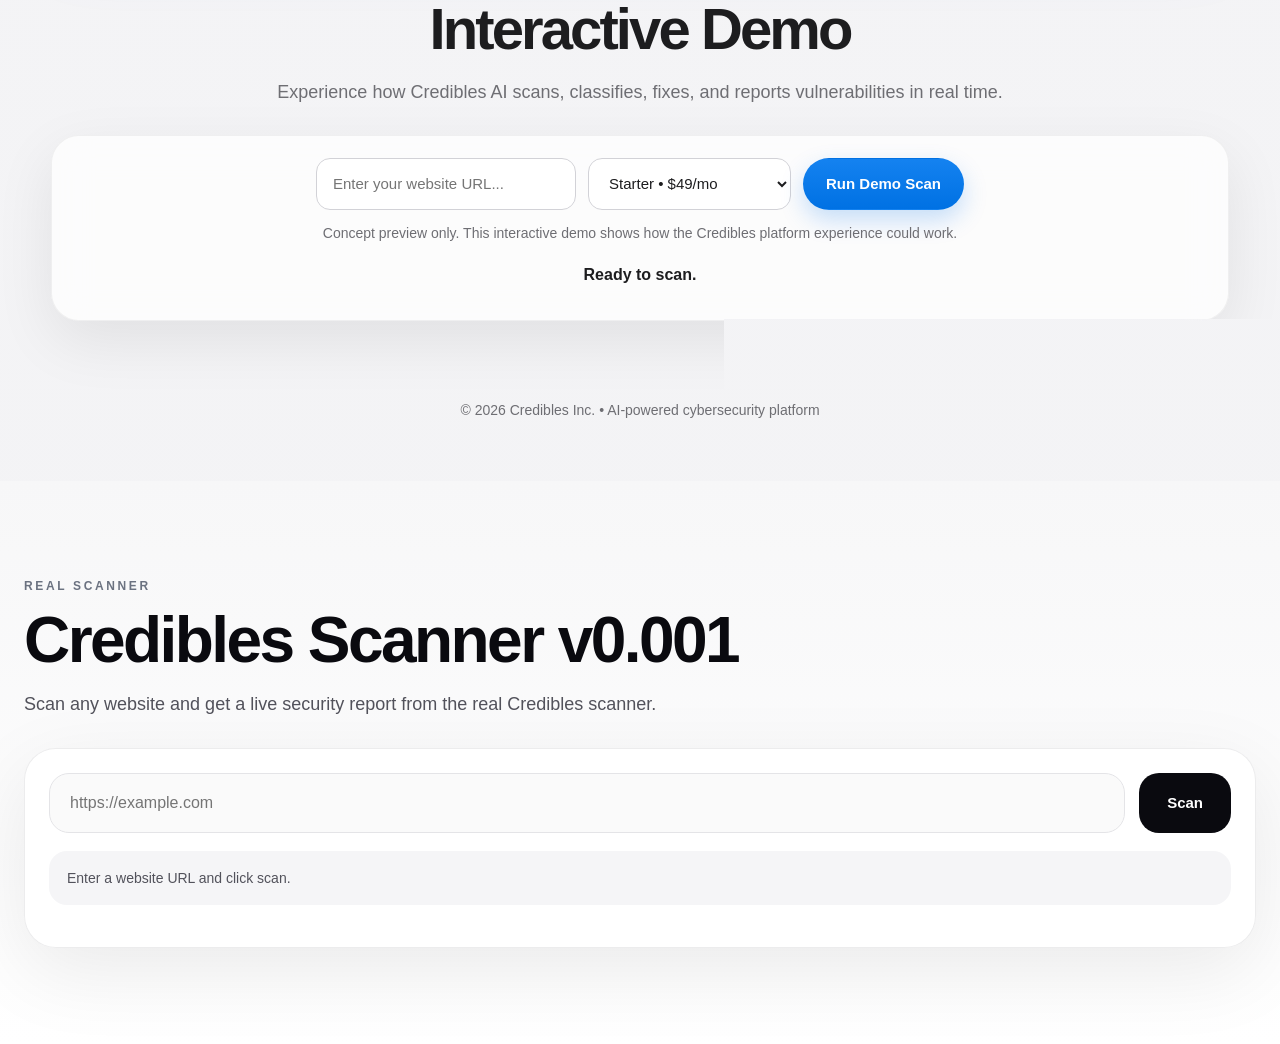
==== commit 6c7d48ba: "Update index.html" ====
--- a/index.html
+++ b/index.html
@@ -1560,6 +1560,92 @@
 if (realScannerButton) {
   realScannerButton.addEventListener("click", runRealScanner);
 }
+// your existing code...
+
+// ⬇️ PASTE HERE
+const SCANNER_API_URL = "https://supreme-sniffle-4q6469vg4j6c7wwx-8000.app.github.dev/scan";
+
+const realScannerButton = document.getElementById("realScannerButton");
+const realScannerUrl = document.getElementById("realScannerUrl");
+const realScannerStatus = document.getElementById("realScannerStatus");
+const realScannerResults = document.getElementById("realScannerResults");
+
+function renderRealScannerResults(items) {
+  realScannerResults.innerHTML = "";
+
+  if (!Array.isArray(items) || items.length === 0) {
+    realScannerResults.innerHTML = `
+      <div class="credibles-live-scanner__result">
+        <div class="credibles-live-scanner__result-top">
+          <h3 class="credibles-live-scanner__result-title">No findings returned</h3>
+          <span class="credibles-live-scanner__pill low">Clear</span>
+        </div>
+        <p class="credibles-live-scanner__text">The scan completed but did not return visible issues.</p>
+      </div>
+    `;
+    return;
+  }
+
+  items.forEach((item) => {
+    const severityRaw = (item.severity || "Low").toString();
+    const severity = severityRaw.toLowerCase();
+
+    realScannerResults.innerHTML += `
+      <div class="credibles-live-scanner__result">
+        <div class="credibles-live-scanner__result-top">
+          <h3 class="credibles-live-scanner__result-title">${item.title || "Scanner Finding"}</h3>
+          <span class="credibles-live-scanner__pill ${severity}">${severityRaw}</span>
+        </div>
+        <p class="credibles-live-scanner__text">${item.summary || ""}</p>
+        ${item.details ? `<p class="credibles-live-scanner__text">${item.details}</p>` : ""}
+        ${item.recommendation ? `<p class="credibles-live-scanner__text"><strong>Recommendation:</strong> ${item.recommendation}</p>` : ""}
+      </div>
+    `;
+  });
+}
+
+async function runRealScanner() {
+  if (!realScannerUrl || !realScannerStatus || !realScannerResults) return;
+
+  const url = realScannerUrl.value.trim();
+
+  if (!url) {
+    realScannerStatus.textContent = "Please enter a website URL first.";
+    return;
+  }
+
+  realScannerStatus.textContent = "Running live scan...";
+  realScannerResults.innerHTML = "";
+
+  try {
+    const response = await fetch(SCANNER_API_URL, {
+      method: "POST",
+      headers: {
+        "Content-Type": "application/json"
+      },
+      body: JSON.stringify({ url })
+    });
+
+    if (!response.ok) {
+      throw new Error(`Request failed with status ${response.status}`);
+    }
+
+    const data = await response.json();
+    realScannerStatus.textContent = `Scan complete. Score: ${data.score}/100 | Risk: ${data.risk_level}`;
+    renderRealScannerResults(data.results || []);
+  } catch (err) {
+    realScannerStatus.textContent = "Scanner request failed.";
+    console.error(err);
+  }
+}
+
+if (realScannerButton) {
+  realScannerButton.addEventListener("click", runRealScanner);
+}
+
+// ⬆️ END HERE
+
+</script>
 </script>
   <section class="credibles-live-scanner">
   <div class="credibles-live-scanner__wrap">
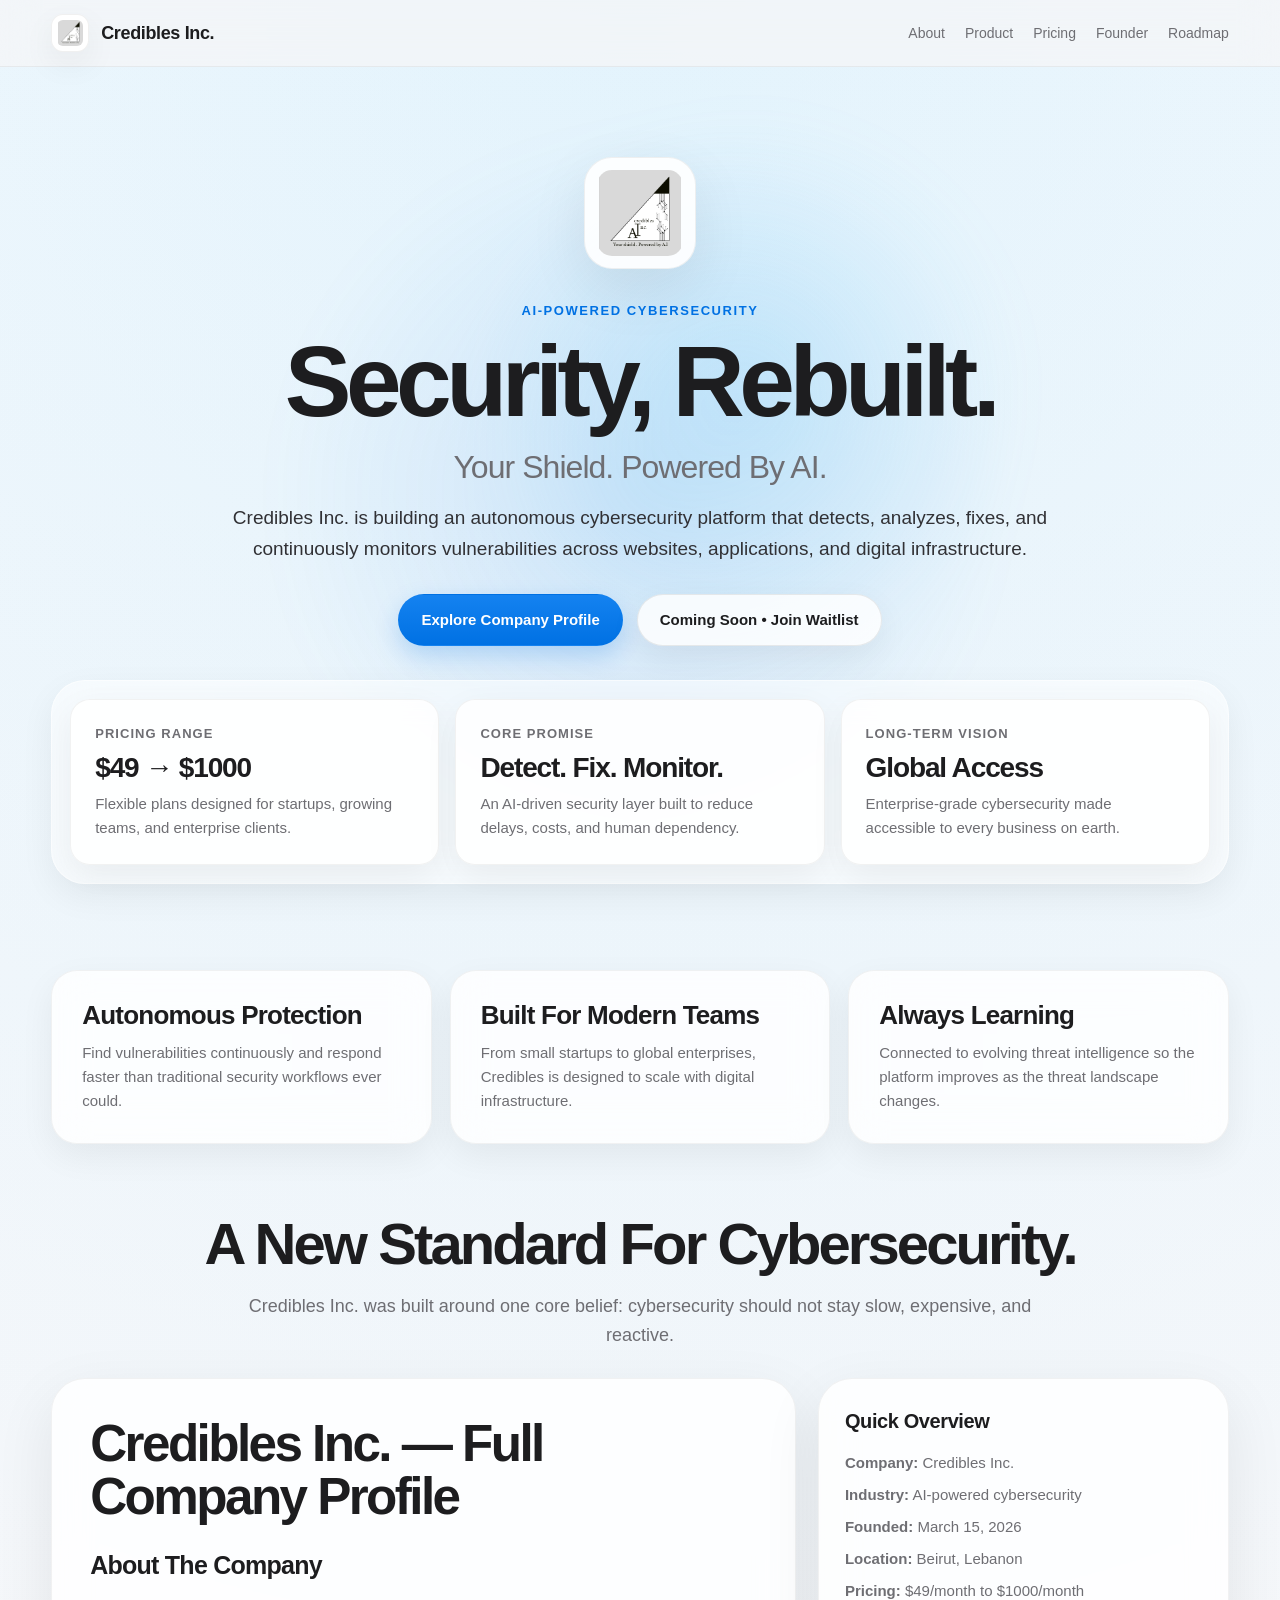
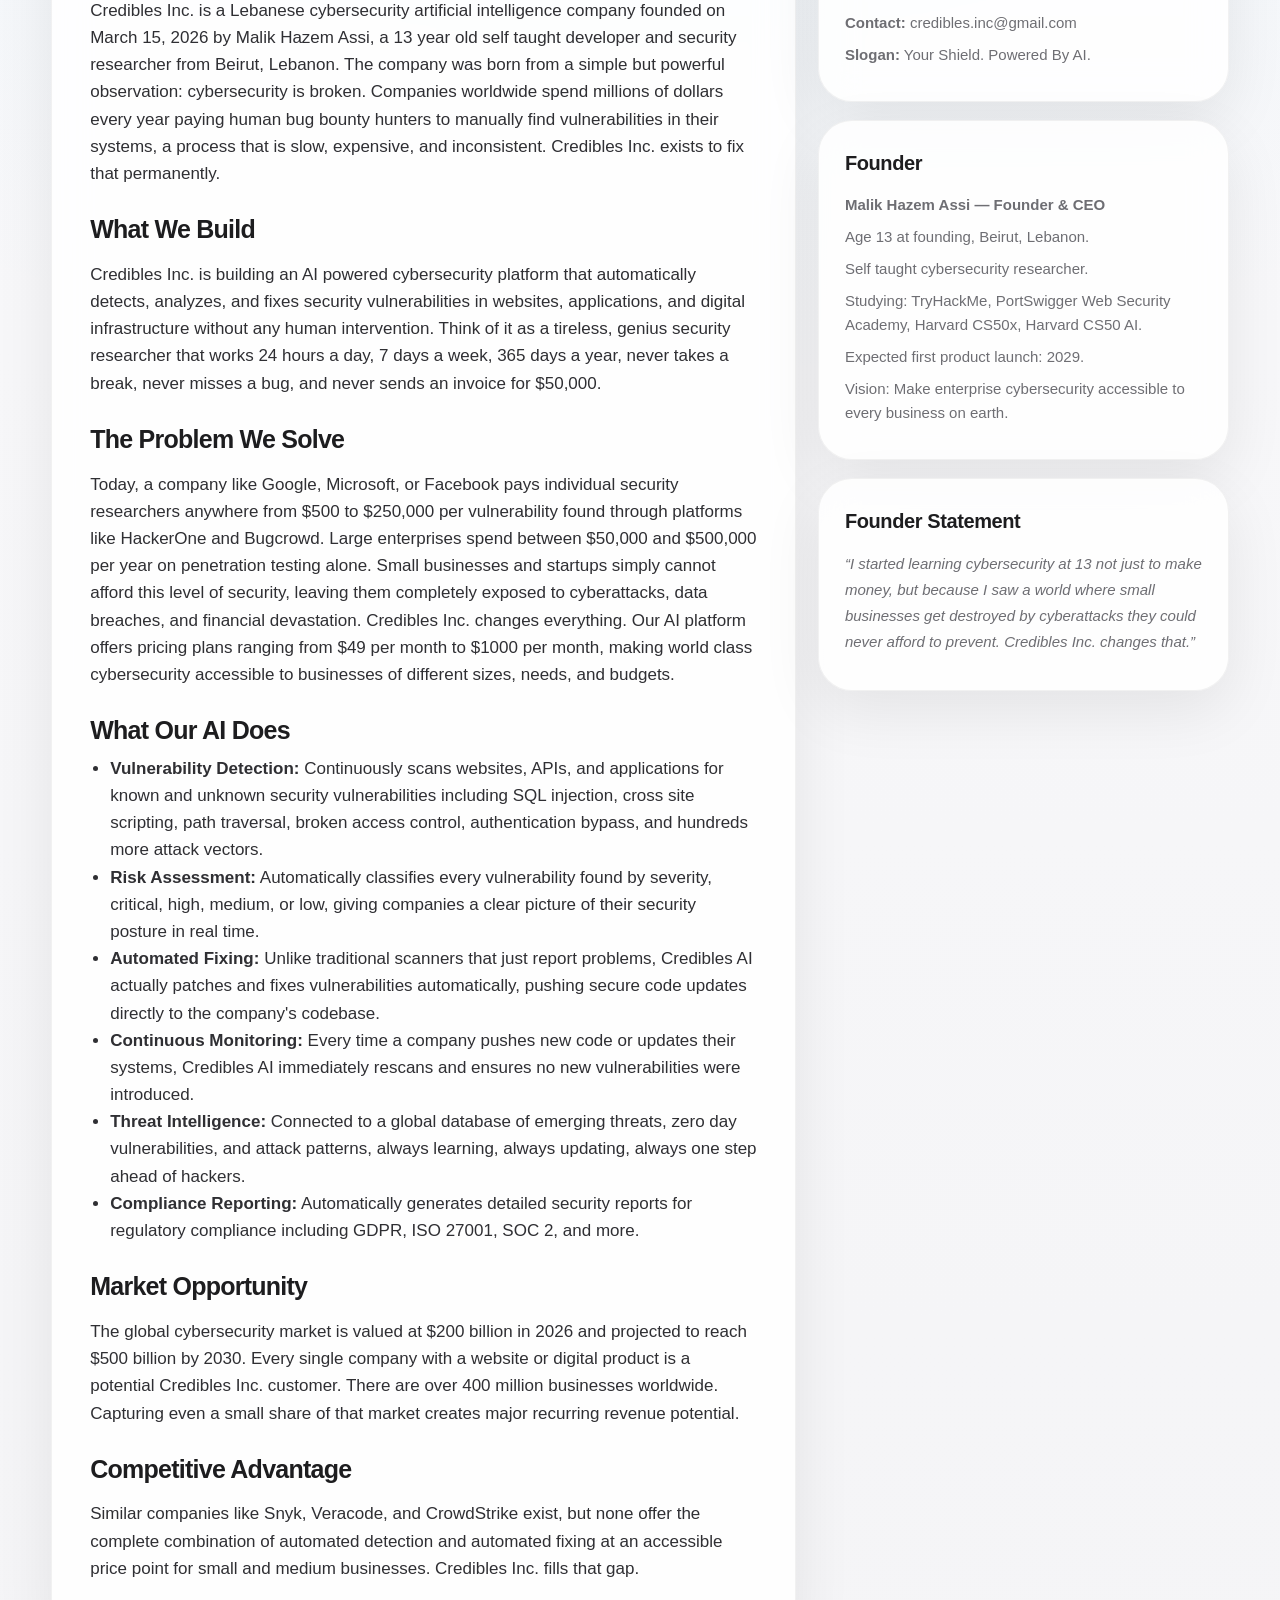
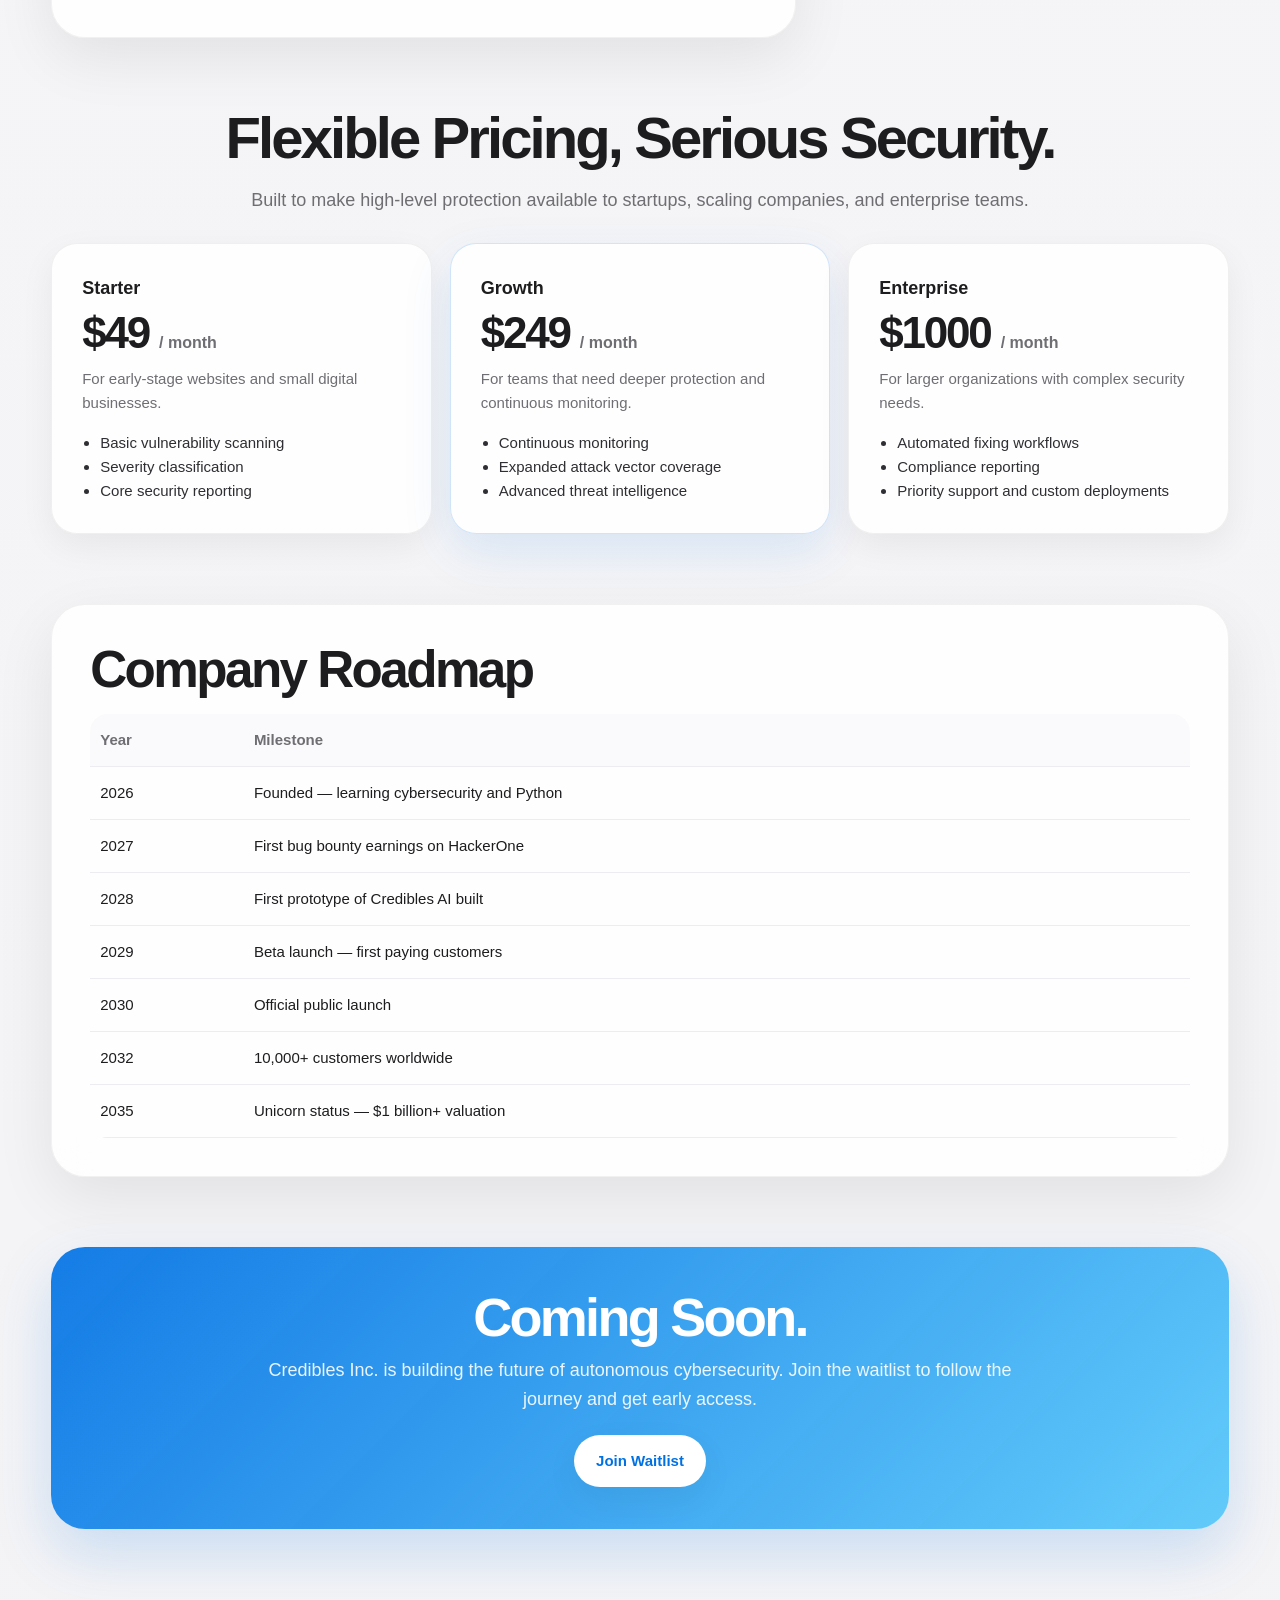
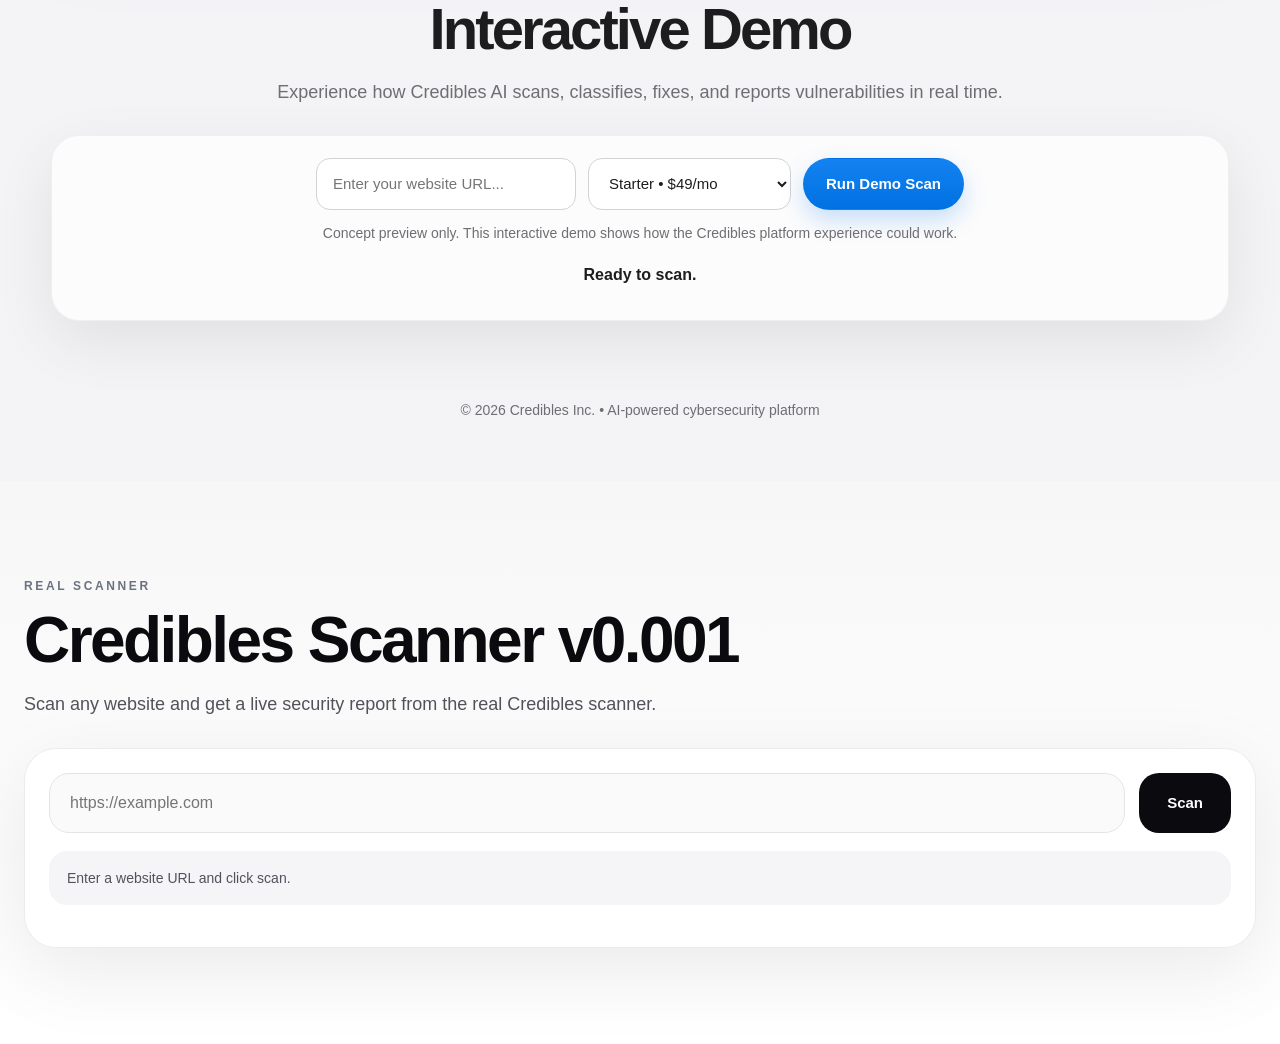
==== commit 3adebaee: "Update index.html" ====
--- a/index.html
+++ b/index.html
@@ -1,3 +1,4 @@
+
 
 
 
@@ -1481,171 +1482,87 @@
       document.getElementById("riskLevel").className = "demo-big-text protected";
     }
   }
-const SCANNER_API_URL = "https://supreme-sniffle-4q6469vg4j6c7wwx-8000.app.github.dev/";
-
-const realScannerButton = document.getElementById("realScannerButton");
-const realScannerUrl = document.getElementById("realScannerUrl");
-const realScannerStatus = document.getElementById("realScannerStatus");
-const realScannerResults = document.getElementById("realScannerResults");
-
-function renderRealScannerResults(items) {
-  realScannerResults.innerHTML = "";
-
-  if (!Array.isArray(items) || items.length === 0) {
-    realScannerResults.innerHTML = `
-      <div class="credibles-live-scanner__result">
-        <div class="credibles-live-scanner__result-top">
-          <h3 class="credibles-live-scanner__result-title">No findings returned</h3>
-          <span class="credibles-live-scanner__pill low">Clear</span>
+window.addEventListener("DOMContentLoaded", () => {
+  const SCANNER_API_URL = "https://supreme-sniffle-4q6469vg4j6c7wwx-8000.app.github.dev/scan";
+
+  const realScannerButton = document.getElementById("realScannerButton");
+  const realScannerUrl = document.getElementById("realScannerUrl");
+  const realScannerStatus = document.getElementById("realScannerStatus");
+  const realScannerResults = document.getElementById("realScannerResults");
+
+  function renderRealScannerResults(items) {
+    realScannerResults.innerHTML = "";
+
+    if (!Array.isArray(items) || items.length === 0) {
+      realScannerResults.innerHTML = `
+        <div class="credibles-live-scanner__result">
+          <div class="credibles-live-scanner__result-top">
+            <h3 class="credibles-live-scanner__result-title">No findings returned</h3>
+            <span class="credibles-live-scanner__pill low">Clear</span>
+          </div>
+          <p class="credibles-live-scanner__text">The scan completed but did not return visible issues.</p>
         </div>
-        <p class="credibles-live-scanner__text">The scan completed but did not return visible issues.</p>
-      </div>
-    `;
-    return;
-  }
-
-  items.forEach((item) => {
-    const severityRaw = (item.severity || "Low").toString();
-    const severity = severityRaw.toLowerCase();
-
-    realScannerResults.innerHTML += `
-      <div class="credibles-live-scanner__result">
-        <div class="credibles-live-scanner__result-top">
-          <h3 class="credibles-live-scanner__result-title">${item.title || "Scanner Finding"}</h3>
-          <span class="credibles-live-scanner__pill ${severity}">${severityRaw}</span>
+      `;
+      return;
+    }
+
+    items.forEach((item) => {
+      const severityRaw = (item.severity || "Low").toString();
+      const severity = severityRaw.toLowerCase();
+
+      realScannerResults.innerHTML += `
+        <div class="credibles-live-scanner__result">
+          <div class="credibles-live-scanner__result-top">
+            <h3 class="credibles-live-scanner__result-title">${item.title || "Scanner Finding"}</h3>
+            <span class="credibles-live-scanner__pill ${severity}">${severityRaw}</span>
+          </div>
+          <p class="credibles-live-scanner__text">${item.summary || ""}</p>
+          ${item.details ? `<p class="credibles-live-scanner__text">${item.details}</p>` : ""}
+          ${item.recommendation ? `<p class="credibles-live-scanner__text"><strong>Recommendation:</strong> ${item.recommendation}</p>` : ""}
         </div>
-        <p class="credibles-live-scanner__text">${item.summary || ""}</p>
-        ${item.details ? `<p class="credibles-live-scanner__text">${item.details}</p>` : ""}
-        ${item.recommendation ? `<p class="credibles-live-scanner__text"><strong>Recommendation:</strong> ${item.recommendation}</p>` : ""}
-      </div>
-    `;
-  });
-}
-
-async function runRealScanner() {
-  if (!realScannerUrl || !realScannerStatus || !realScannerResults) return;
-
-  const url = realScannerUrl.value.trim();
-
-  if (!url) {
-    realScannerStatus.textContent = "Please enter a website URL first.";
-    return;
-  }
-
-  realScannerStatus.textContent = "Running live scan...";
-  realScannerResults.innerHTML = "";
-
-  try {
-    const response = await fetch(SCANNER_API_URL, {
-      method: "POST",
-      headers: {
-        "Content-Type": "application/json"
-      },
-      body: JSON.stringify({ url })
+      `;
     });
-
-    if (!response.ok) {
-      throw new Error(`Request failed with status ${response.status}`);
-    }
-
-    const data = await response.json();
-    realScannerStatus.textContent = `Scan complete. Score: ${data.score}/100 | Risk: ${data.risk_level}`;
-    renderRealScannerResults(data.results || []);
-  } catch (err) {
-    realScannerStatus.textContent = "Scanner request failed.";
-    console.error(err);
-  }
-}
-
-if (realScannerButton) {
-  realScannerButton.addEventListener("click", runRealScanner);
-}
-// your existing code...
-
-// ⬇️ PASTE HERE
-const SCANNER_API_URL = "https://supreme-sniffle-4q6469vg4j6c7wwx-8000.app.github.dev/scan";
-
-const realScannerButton = document.getElementById("realScannerButton");
-const realScannerUrl = document.getElementById("realScannerUrl");
-const realScannerStatus = document.getElementById("realScannerStatus");
-const realScannerResults = document.getElementById("realScannerResults");
-
-function renderRealScannerResults(items) {
-  realScannerResults.innerHTML = "";
-
-  if (!Array.isArray(items) || items.length === 0) {
-    realScannerResults.innerHTML = `
-      <div class="credibles-live-scanner__result">
-        <div class="credibles-live-scanner__result-top">
-          <h3 class="credibles-live-scanner__result-title">No findings returned</h3>
-          <span class="credibles-live-scanner__pill low">Clear</span>
-        </div>
-        <p class="credibles-live-scanner__text">The scan completed but did not return visible issues.</p>
-      </div>
-    `;
-    return;
-  }
-
-  items.forEach((item) => {
-    const severityRaw = (item.severity || "Low").toString();
-    const severity = severityRaw.toLowerCase();
-
-    realScannerResults.innerHTML += `
-      <div class="credibles-live-scanner__result">
-        <div class="credibles-live-scanner__result-top">
-          <h3 class="credibles-live-scanner__result-title">${item.title || "Scanner Finding"}</h3>
-          <span class="credibles-live-scanner__pill ${severity}">${severityRaw}</span>
-        </div>
-        <p class="credibles-live-scanner__text">${item.summary || ""}</p>
-        ${item.details ? `<p class="credibles-live-scanner__text">${item.details}</p>` : ""}
-        ${item.recommendation ? `<p class="credibles-live-scanner__text"><strong>Recommendation:</strong> ${item.recommendation}</p>` : ""}
-      </div>
-    `;
-  });
-}
-
-async function runRealScanner() {
-  if (!realScannerUrl || !realScannerStatus || !realScannerResults) return;
-
-  const url = realScannerUrl.value.trim();
-
-  if (!url) {
-    realScannerStatus.textContent = "Please enter a website URL first.";
-    return;
-  }
-
-  realScannerStatus.textContent = "Running live scan...";
-  realScannerResults.innerHTML = "";
-
-  try {
-    const response = await fetch(SCANNER_API_URL, {
-      method: "POST",
-      headers: {
-        "Content-Type": "application/json"
-      },
-      body: JSON.stringify({ url })
-    });
-
-    if (!response.ok) {
-      throw new Error(`Request failed with status ${response.status}`);
-    }
-
-    const data = await response.json();
-    realScannerStatus.textContent = `Scan complete. Score: ${data.score}/100 | Risk: ${data.risk_level}`;
-    renderRealScannerResults(data.results || []);
-  } catch (err) {
-    realScannerStatus.textContent = "Scanner request failed.";
-    console.error(err);
-  }
-}
-
-if (realScannerButton) {
-  realScannerButton.addEventListener("click", runRealScanner);
-}
-
-// ⬆️ END HERE
-
-</script>
+  }
+
+  async function runRealScanner() {
+    if (!realScannerUrl || !realScannerStatus || !realScannerResults) return;
+
+    const url = realScannerUrl.value.trim();
+
+    if (!url) {
+      realScannerStatus.textContent = "Please enter a website URL first.";
+      return;
+    }
+
+    realScannerStatus.textContent = "Running live scan...";
+    realScannerResults.innerHTML = "";
+
+    try {
+      const response = await fetch(SCANNER_API_URL, {
+        method: "POST",
+        headers: {
+          "Content-Type": "application/json"
+        },
+        body: JSON.stringify({ url })
+      });
+
+      if (!response.ok) {
+        throw new Error(`Request failed with status ${response.status}`);
+      }
+
+      const data = await response.json();
+      realScannerStatus.textContent = `Scan complete. Score: ${data.score}/100 | Risk: ${data.risk_level}`;
+      renderRealScannerResults(data.results || []);
+    } catch (err) {
+      realScannerStatus.textContent = "Scanner request failed.";
+      console.error(err);
+    }
+  }
+
+  if (realScannerButton) {
+    realScannerButton.addEventListener("click", runRealScanner);
+  }
+});
 </script>
   <section class="credibles-live-scanner">
   <div class="credibles-live-scanner__wrap">
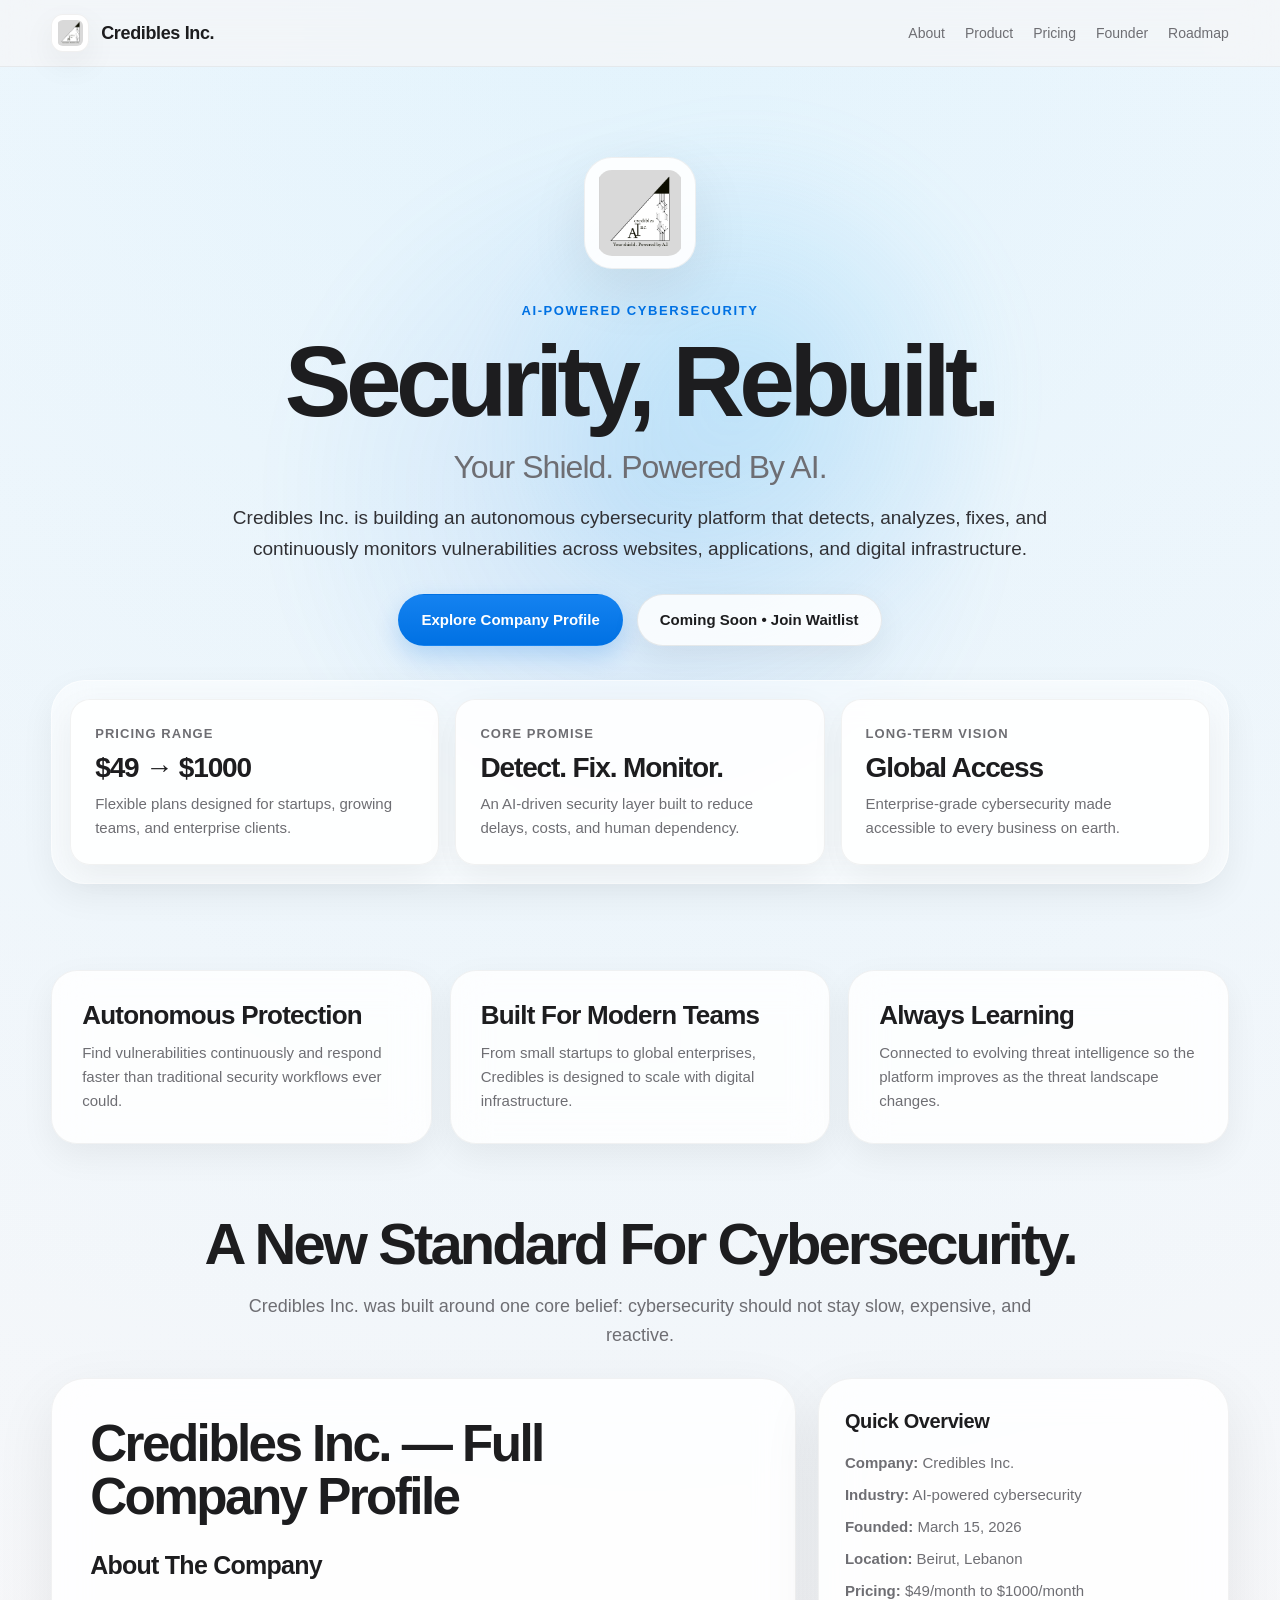
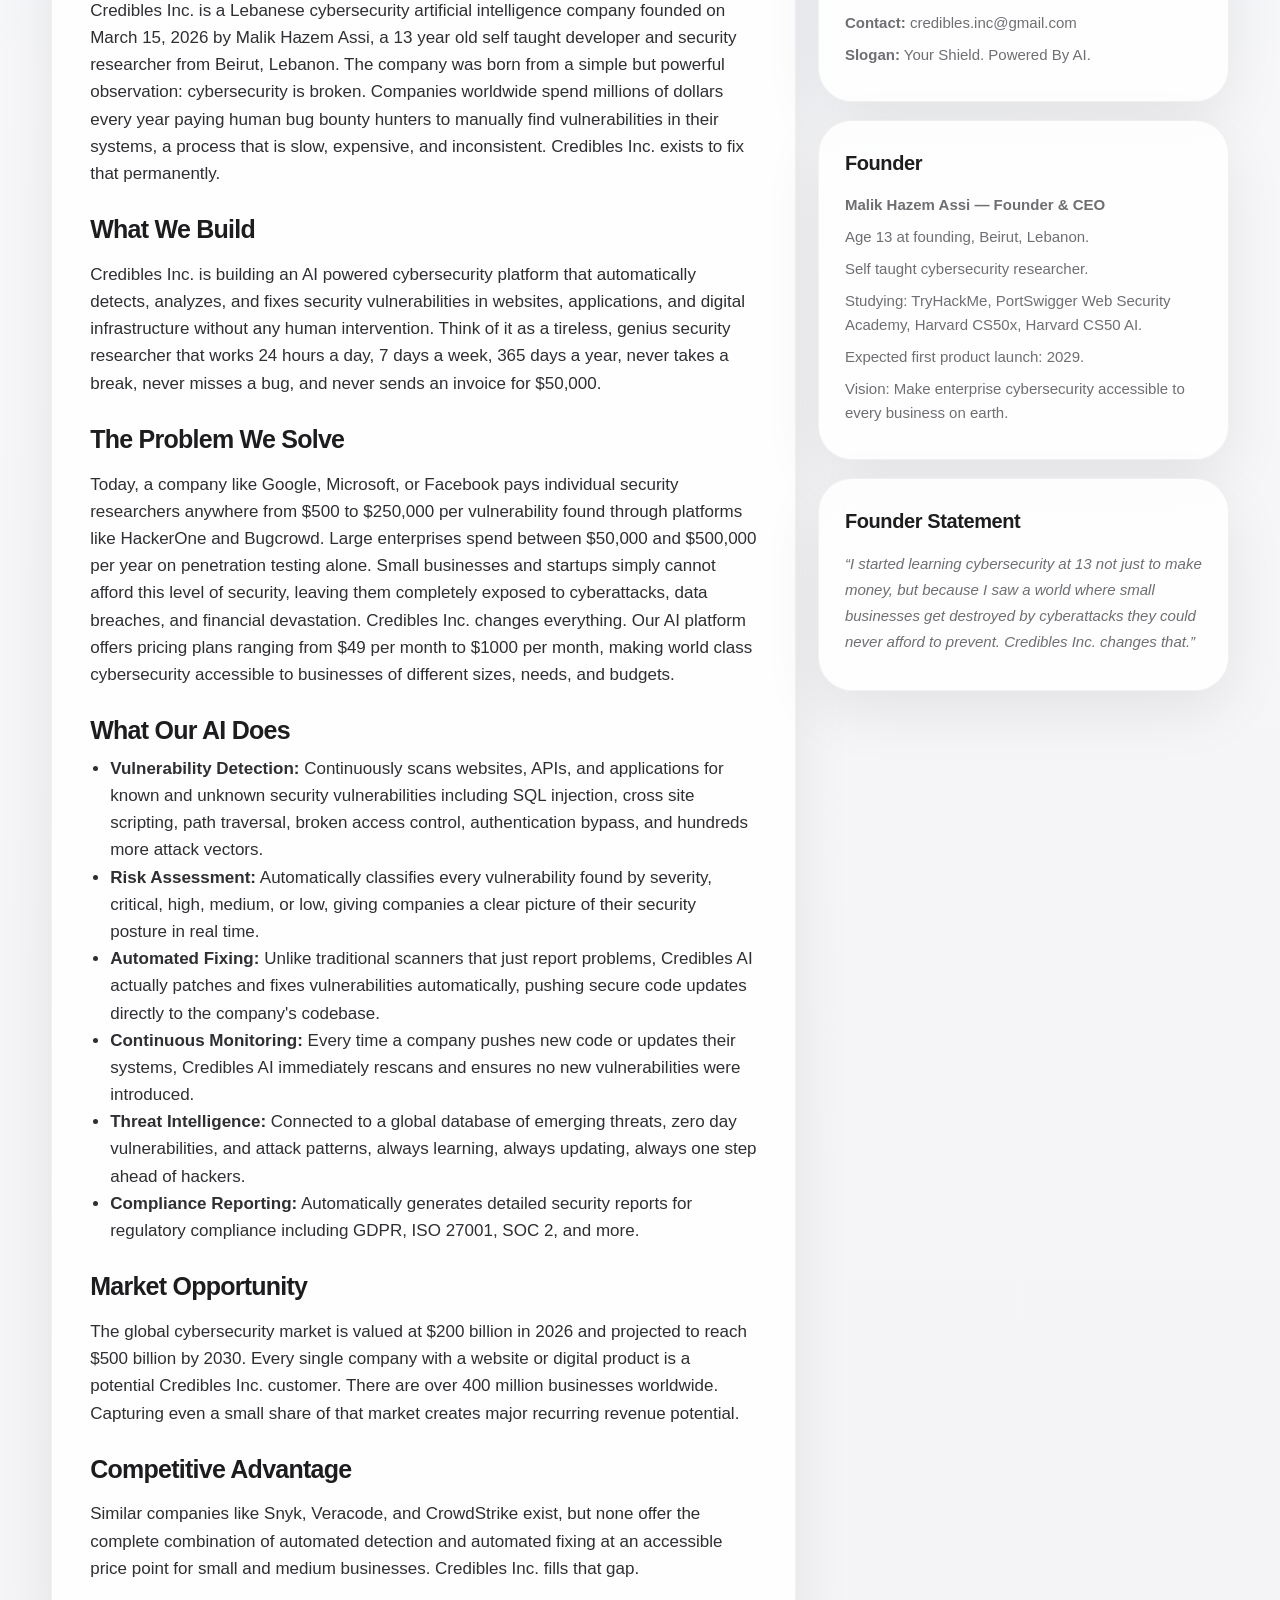
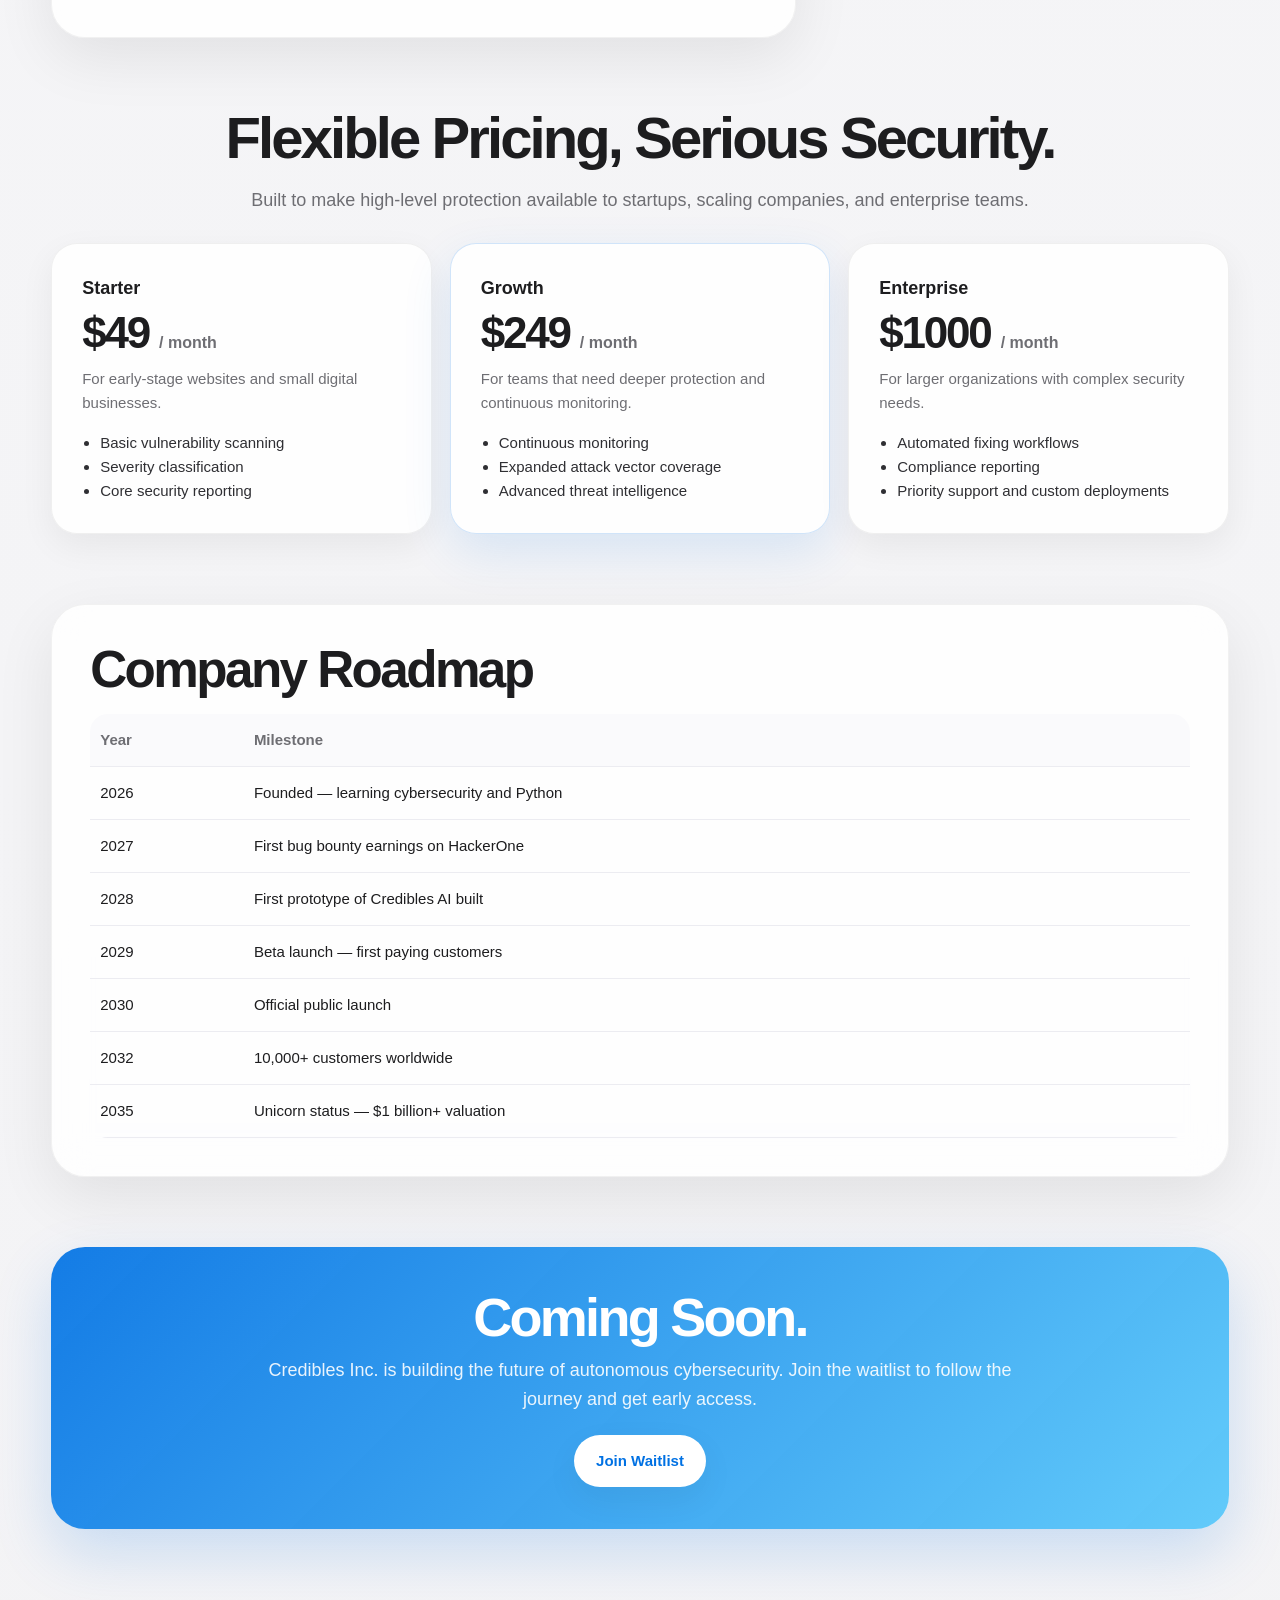
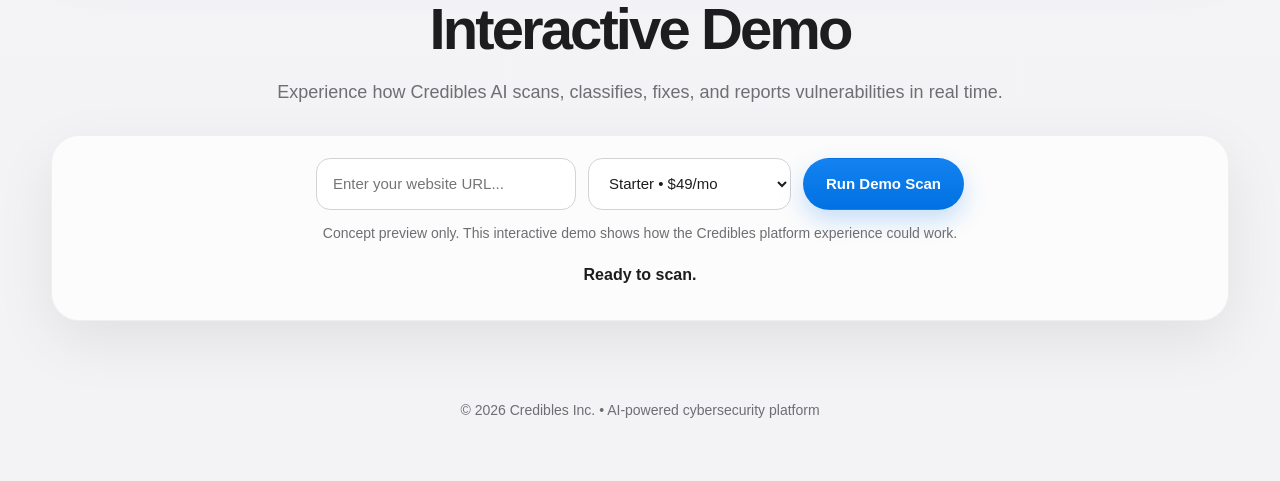
==== commit 6f96a12a: "Update index.html" ====
--- a/index.html
+++ b/index.html
@@ -1,5 +1,3 @@
-
-
 
 
 
@@ -779,175 +777,6 @@
       }
     }
   </style>
-<style>
-  .credibles-live-scanner {
-    padding: 96px 24px;
-    background: linear-gradient(to bottom, #f7f7f8 0%, #ffffff 100%);
-  }
-
-  .credibles-live-scanner__wrap {
-    max-width: 1240px;
-    margin: 0 auto;
-  }
-
-  .credibles-live-scanner__header {
-    margin-bottom: 28px;
-  }
-
-  .credibles-live-scanner__eyebrow {
-    margin-bottom: 12px;
-    font-size: 12px;
-    font-weight: 600;
-    letter-spacing: 0.22em;
-    text-transform: uppercase;
-    color: #6b7280;
-  }
-
-  .credibles-live-scanner__title {
-    margin: 0;
-    font-size: clamp(40px, 5vw, 64px);
-    line-height: 1.02;
-    font-weight: 800;
-    letter-spacing: -0.04em;
-    color: #0a0a0f;
-  }
-
-  .credibles-live-scanner__subtitle {
-    margin: 16px 0 0 0;
-    max-width: 760px;
-    font-size: 18px;
-    line-height: 1.7;
-    color: #52525b;
-  }
-
-  .credibles-live-scanner__card {
-    margin-top: 28px;
-    border: 1px solid rgba(24, 24, 27, 0.08);
-    border-radius: 32px;
-    background: rgba(255, 255, 255, 0.88);
-    box-shadow: 0 24px 80px rgba(0, 0, 0, 0.08);
-    backdrop-filter: blur(16px);
-    overflow: hidden;
-    padding: 24px;
-  }
-
-  .credibles-live-scanner__controls {
-    display: flex;
-    gap: 14px;
-    flex-wrap: wrap;
-  }
-
-  .credibles-live-scanner__input {
-    flex: 1 1 520px;
-    min-width: 280px;
-    height: 60px;
-    border: 1px solid #e4e4e7;
-    border-radius: 20px;
-    background: #fafafa;
-    padding: 0 20px;
-    font-size: 16px;
-    color: #111827;
-    outline: none;
-  }
-
-  .credibles-live-scanner__input:focus {
-    background: #ffffff;
-    border-color: #b4b4bc;
-    box-shadow: 0 0 0 4px rgba(0, 0, 0, 0.04);
-  }
-
-  .credibles-live-scanner__button {
-    height: 60px;
-    padding: 0 28px;
-    border: none;
-    border-radius: 20px;
-    background: #0a0a0f;
-    color: #ffffff;
-    font-size: 15px;
-    font-weight: 600;
-    cursor: pointer;
-  }
-
-  .credibles-live-scanner__status {
-    margin-top: 18px;
-    padding: 16px 18px;
-    border-radius: 18px;
-    background: #f5f5f7;
-    color: #52525b;
-    font-size: 14px;
-    line-height: 1.6;
-  }
-
-  .credibles-live-scanner__results {
-    margin-top: 18px;
-    display: grid;
-    gap: 16px;
-  }
-
-  .credibles-live-scanner__result {
-    border: 1px solid #ececf1;
-    border-radius: 24px;
-    background: #ffffff;
-    box-shadow: 0 10px 40px rgba(0, 0, 0, 0.05);
-    padding: 20px;
-  }
-
-  .credibles-live-scanner__result-top {
-    display: flex;
-    align-items: center;
-    justify-content: space-between;
-    gap: 12px;
-    flex-wrap: wrap;
-    margin-bottom: 10px;
-  }
-
-  .credibles-live-scanner__result-title {
-    margin: 0;
-    font-size: 20px;
-    font-weight: 700;
-    color: #111827;
-  }
-
-  .credibles-live-scanner__pill {
-    display: inline-flex;
-    align-items: center;
-    padding: 7px 12px;
-    border-radius: 999px;
-    font-size: 12px;
-    font-weight: 600;
-    border: 1px solid #e4e4e7;
-  }
-
-  .credibles-live-scanner__pill.low {
-    background: #f4f4f5;
-    color: #52525b;
-  }
-
-  .credibles-live-scanner__pill.medium {
-    background: #fff7ed;
-    color: #c2410c;
-    border-color: #fed7aa;
-  }
-
-  .credibles-live-scanner__pill.high {
-    background: #fef2f2;
-    color: #b91c1c;
-    border-color: #fecaca;
-  }
-
-  .credibles-live-scanner__pill.critical {
-    background: #7f1d1d;
-    color: #ffffff;
-    border-color: #7f1d1d;
-  }
-
-  .credibles-live-scanner__text {
-    margin: 8px 0 0 0;
-    font-size: 15px;
-    line-height: 1.75;
-    color: #52525b;
-  }
-</style>
 </head>
 <body>
   <nav class="nav">
@@ -1482,122 +1311,6 @@
       document.getElementById("riskLevel").className = "demo-big-text protected";
     }
   }
-window.addEventListener("DOMContentLoaded", () => {
-  const SCANNER_API_URL = "https://supreme-sniffle-4q6469vg4j6c7wwx-8000.app.github.dev/scan";
-
-  const realScannerButton = document.getElementById("realScannerButton");
-  const realScannerUrl = document.getElementById("realScannerUrl");
-  const realScannerStatus = document.getElementById("realScannerStatus");
-  const realScannerResults = document.getElementById("realScannerResults");
-
-  function renderRealScannerResults(items) {
-    realScannerResults.innerHTML = "";
-
-    if (!Array.isArray(items) || items.length === 0) {
-      realScannerResults.innerHTML = `
-        <div class="credibles-live-scanner__result">
-          <div class="credibles-live-scanner__result-top">
-            <h3 class="credibles-live-scanner__result-title">No findings returned</h3>
-            <span class="credibles-live-scanner__pill low">Clear</span>
-          </div>
-          <p class="credibles-live-scanner__text">The scan completed but did not return visible issues.</p>
-        </div>
-      `;
-      return;
-    }
-
-    items.forEach((item) => {
-      const severityRaw = (item.severity || "Low").toString();
-      const severity = severityRaw.toLowerCase();
-
-      realScannerResults.innerHTML += `
-        <div class="credibles-live-scanner__result">
-          <div class="credibles-live-scanner__result-top">
-            <h3 class="credibles-live-scanner__result-title">${item.title || "Scanner Finding"}</h3>
-            <span class="credibles-live-scanner__pill ${severity}">${severityRaw}</span>
-          </div>
-          <p class="credibles-live-scanner__text">${item.summary || ""}</p>
-          ${item.details ? `<p class="credibles-live-scanner__text">${item.details}</p>` : ""}
-          ${item.recommendation ? `<p class="credibles-live-scanner__text"><strong>Recommendation:</strong> ${item.recommendation}</p>` : ""}
-        </div>
-      `;
-    });
-  }
-
-  async function runRealScanner() {
-    if (!realScannerUrl || !realScannerStatus || !realScannerResults) return;
-
-    const url = realScannerUrl.value.trim();
-
-    if (!url) {
-      realScannerStatus.textContent = "Please enter a website URL first.";
-      return;
-    }
-
-    realScannerStatus.textContent = "Running live scan...";
-    realScannerResults.innerHTML = "";
-
-    try {
-      const response = await fetch(SCANNER_API_URL, {
-        method: "POST",
-        headers: {
-          "Content-Type": "application/json"
-        },
-        body: JSON.stringify({ url })
-      });
-
-      if (!response.ok) {
-        throw new Error(`Request failed with status ${response.status}`);
-      }
-
-      const data = await response.json();
-      realScannerStatus.textContent = `Scan complete. Score: ${data.score}/100 | Risk: ${data.risk_level}`;
-      renderRealScannerResults(data.results || []);
-    } catch (err) {
-      realScannerStatus.textContent = "Scanner request failed.";
-      console.error(err);
-    }
-  }
-
-  if (realScannerButton) {
-    realScannerButton.addEventListener("click", runRealScanner);
-  }
-});
 </script>
-  <section class="credibles-live-scanner">
-  <div class="credibles-live-scanner__wrap">
-    <div class="credibles-live-scanner__header">
-      <div class="credibles-live-scanner__eyebrow">REAL SCANNER</div>
-      <h2 class="credibles-live-scanner__title">Credibles Scanner v0.001</h2>
-      <p class="credibles-live-scanner__subtitle">
-        Scan any website and get a live security report from the real Credibles scanner.
-      </p>
-    </div>
-
-    <div class="credibles-live-scanner__card">
-      <div class="credibles-live-scanner__controls">
-        <input
-          id="realScannerUrl"
-          class="credibles-live-scanner__input"
-          type="text"
-          placeholder="https://example.com"
-        />
-        <button
-          id="realScannerButton"
-          class="credibles-live-scanner__button"
-          type="button"
-        >
-          Scan
-        </button>
-      </div>
-
-      <div id="realScannerStatus" class="credibles-live-scanner__status">
-        Enter a website URL and click scan.
-      </div>
-
-      <div id="realScannerResults" class="credibles-live-scanner__results"></div>
-    </div>
-  </div>
-</section>
 </body>
 </html>
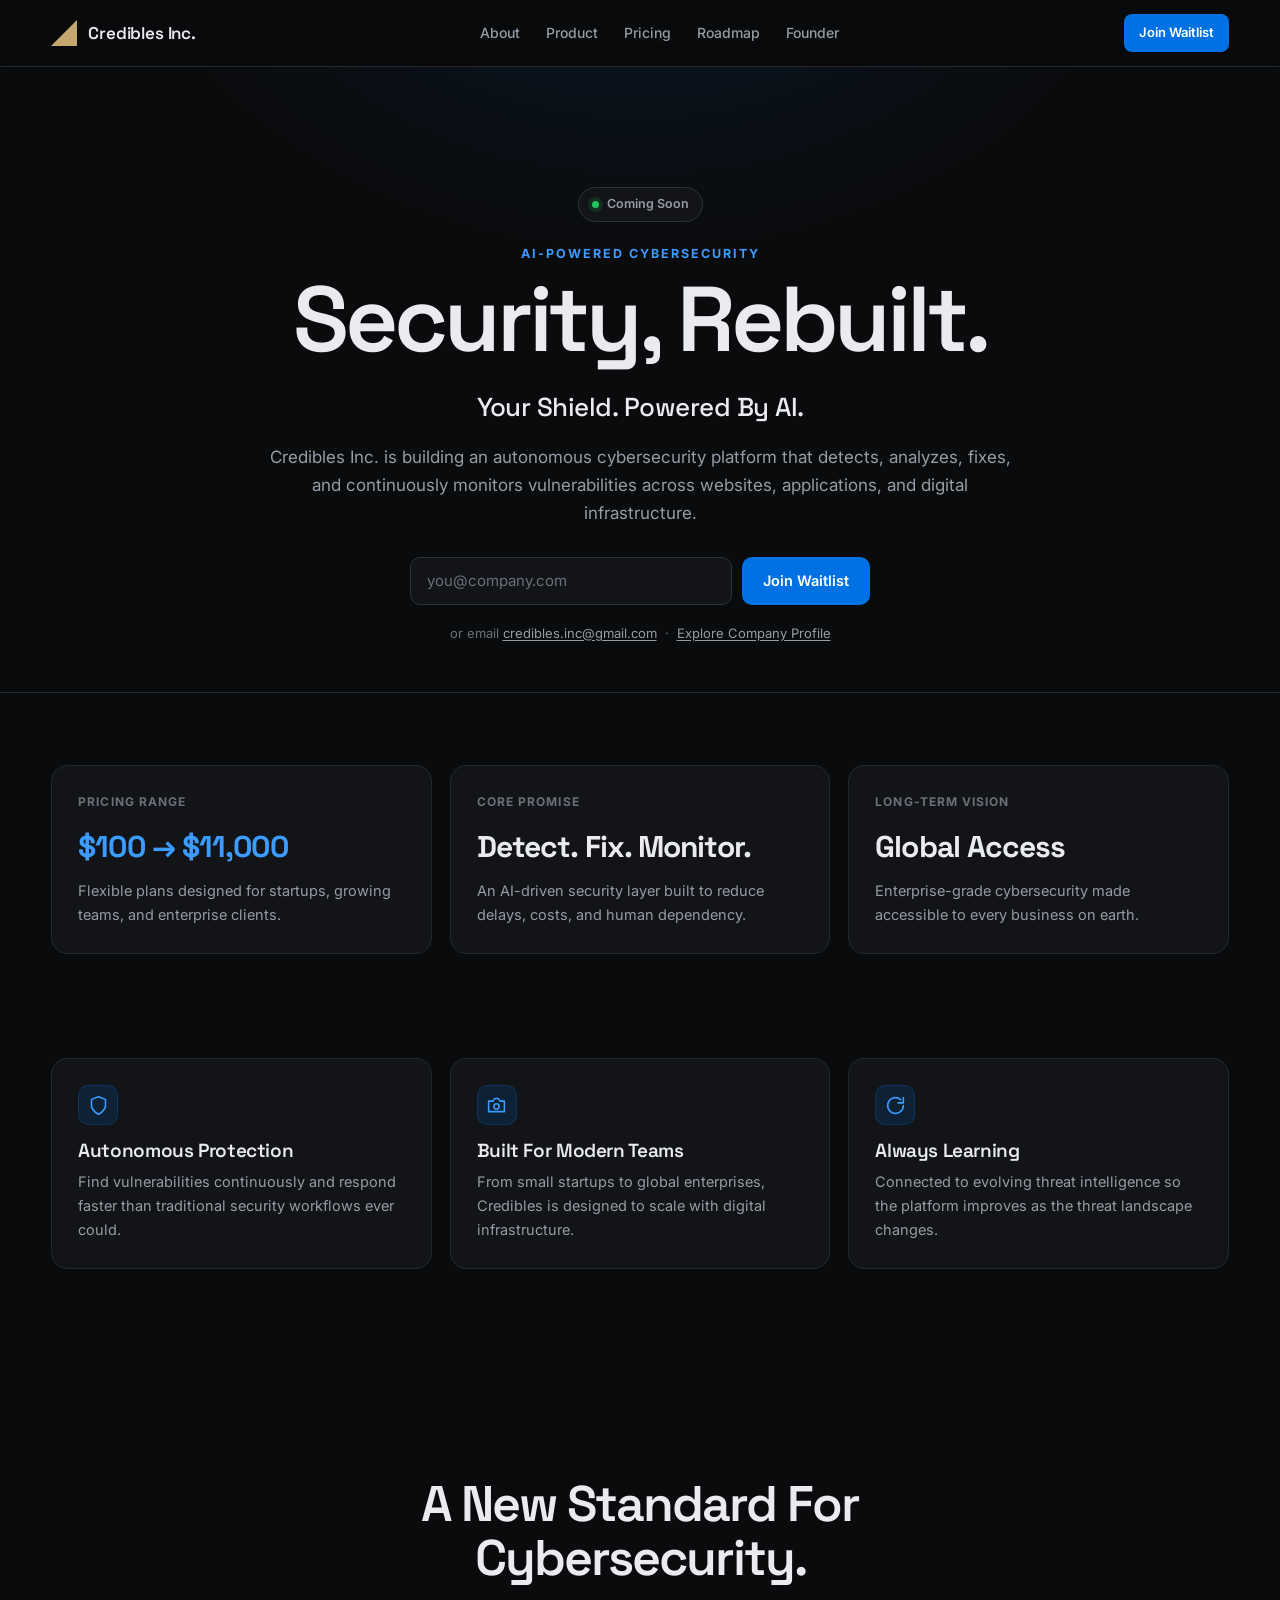
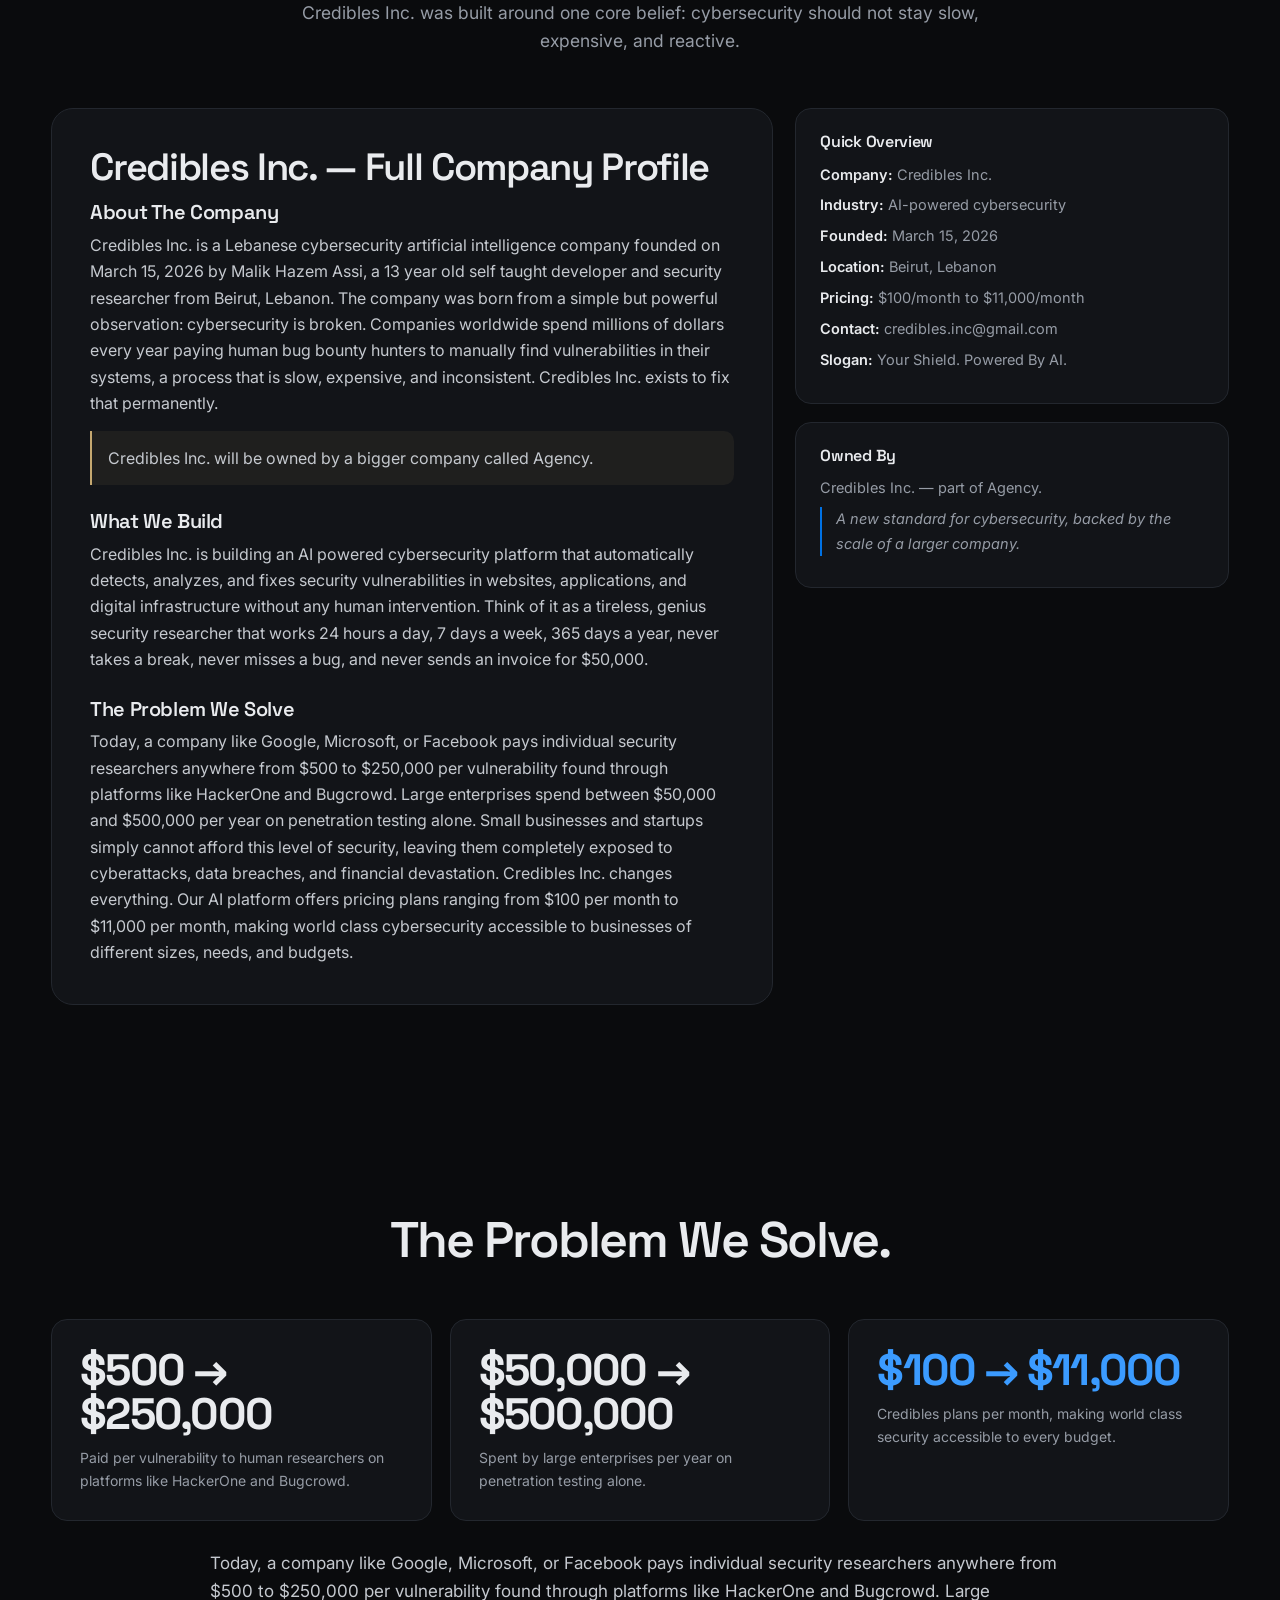
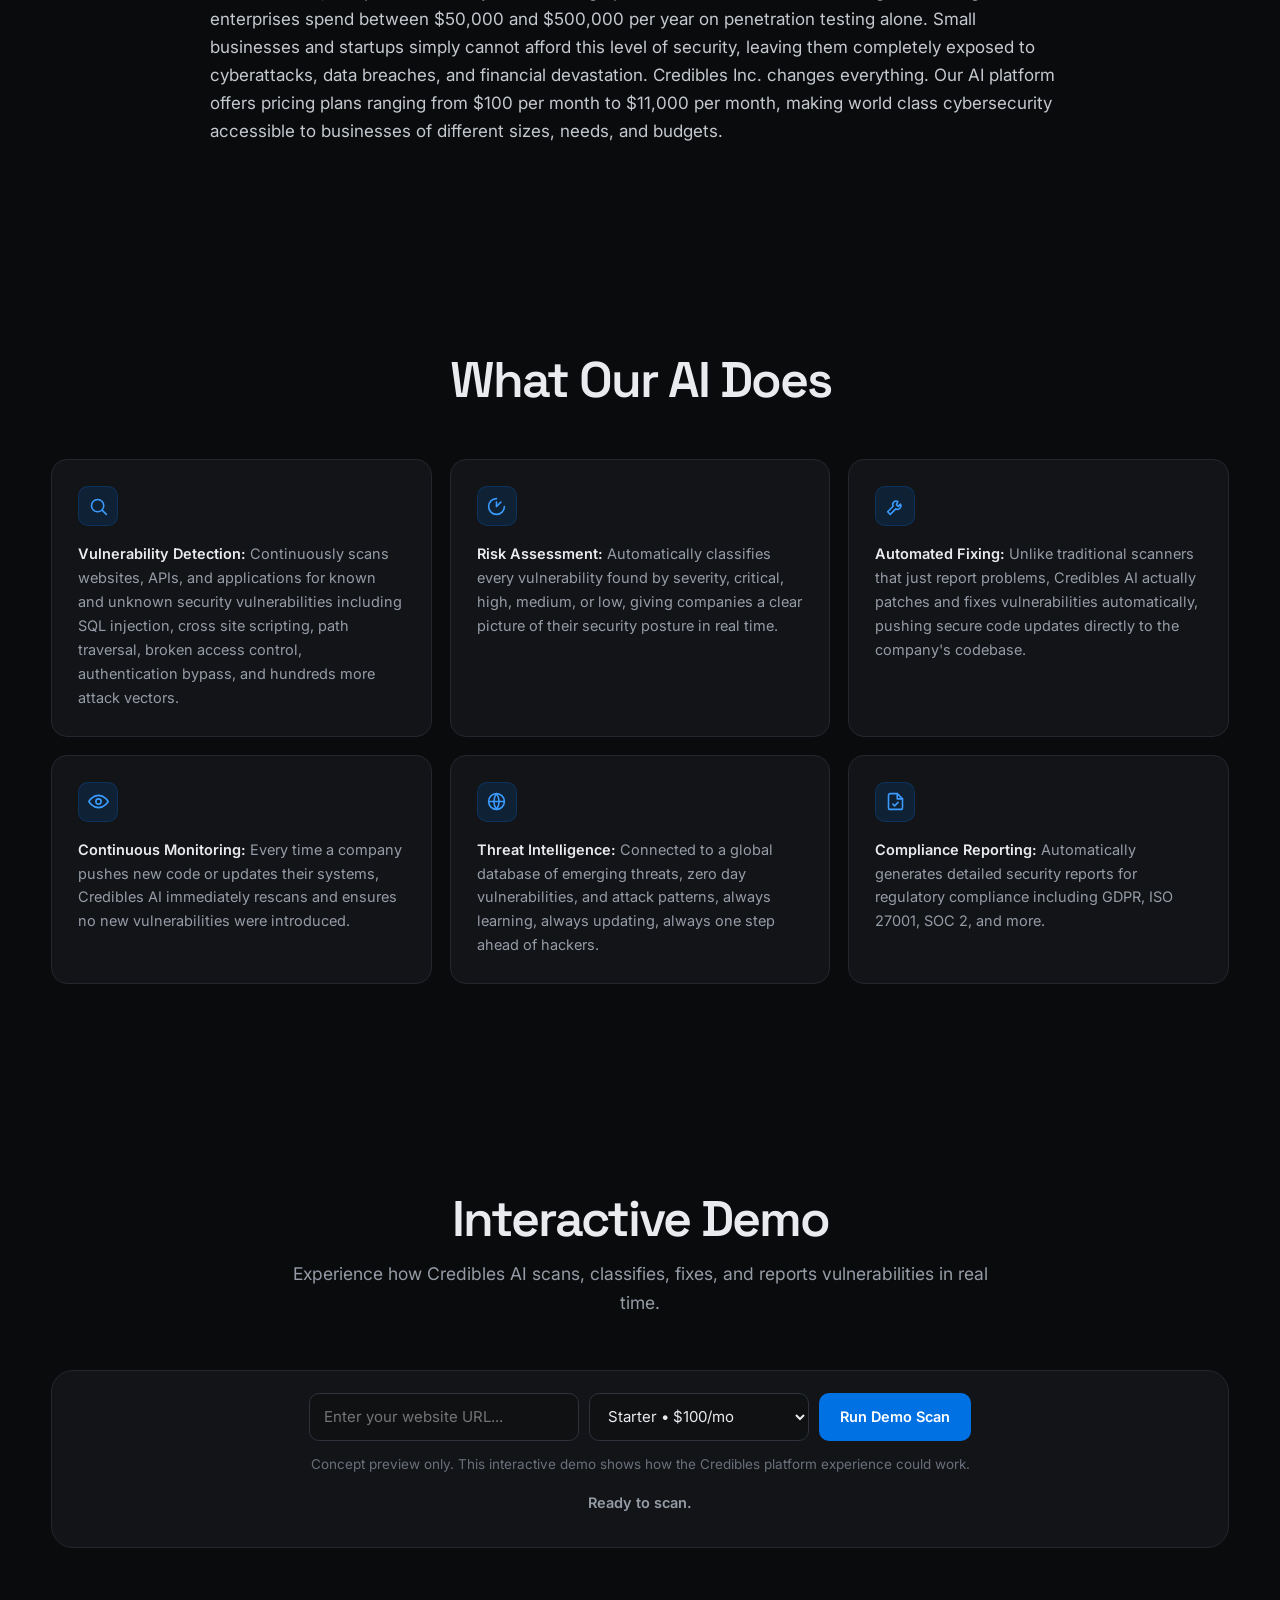
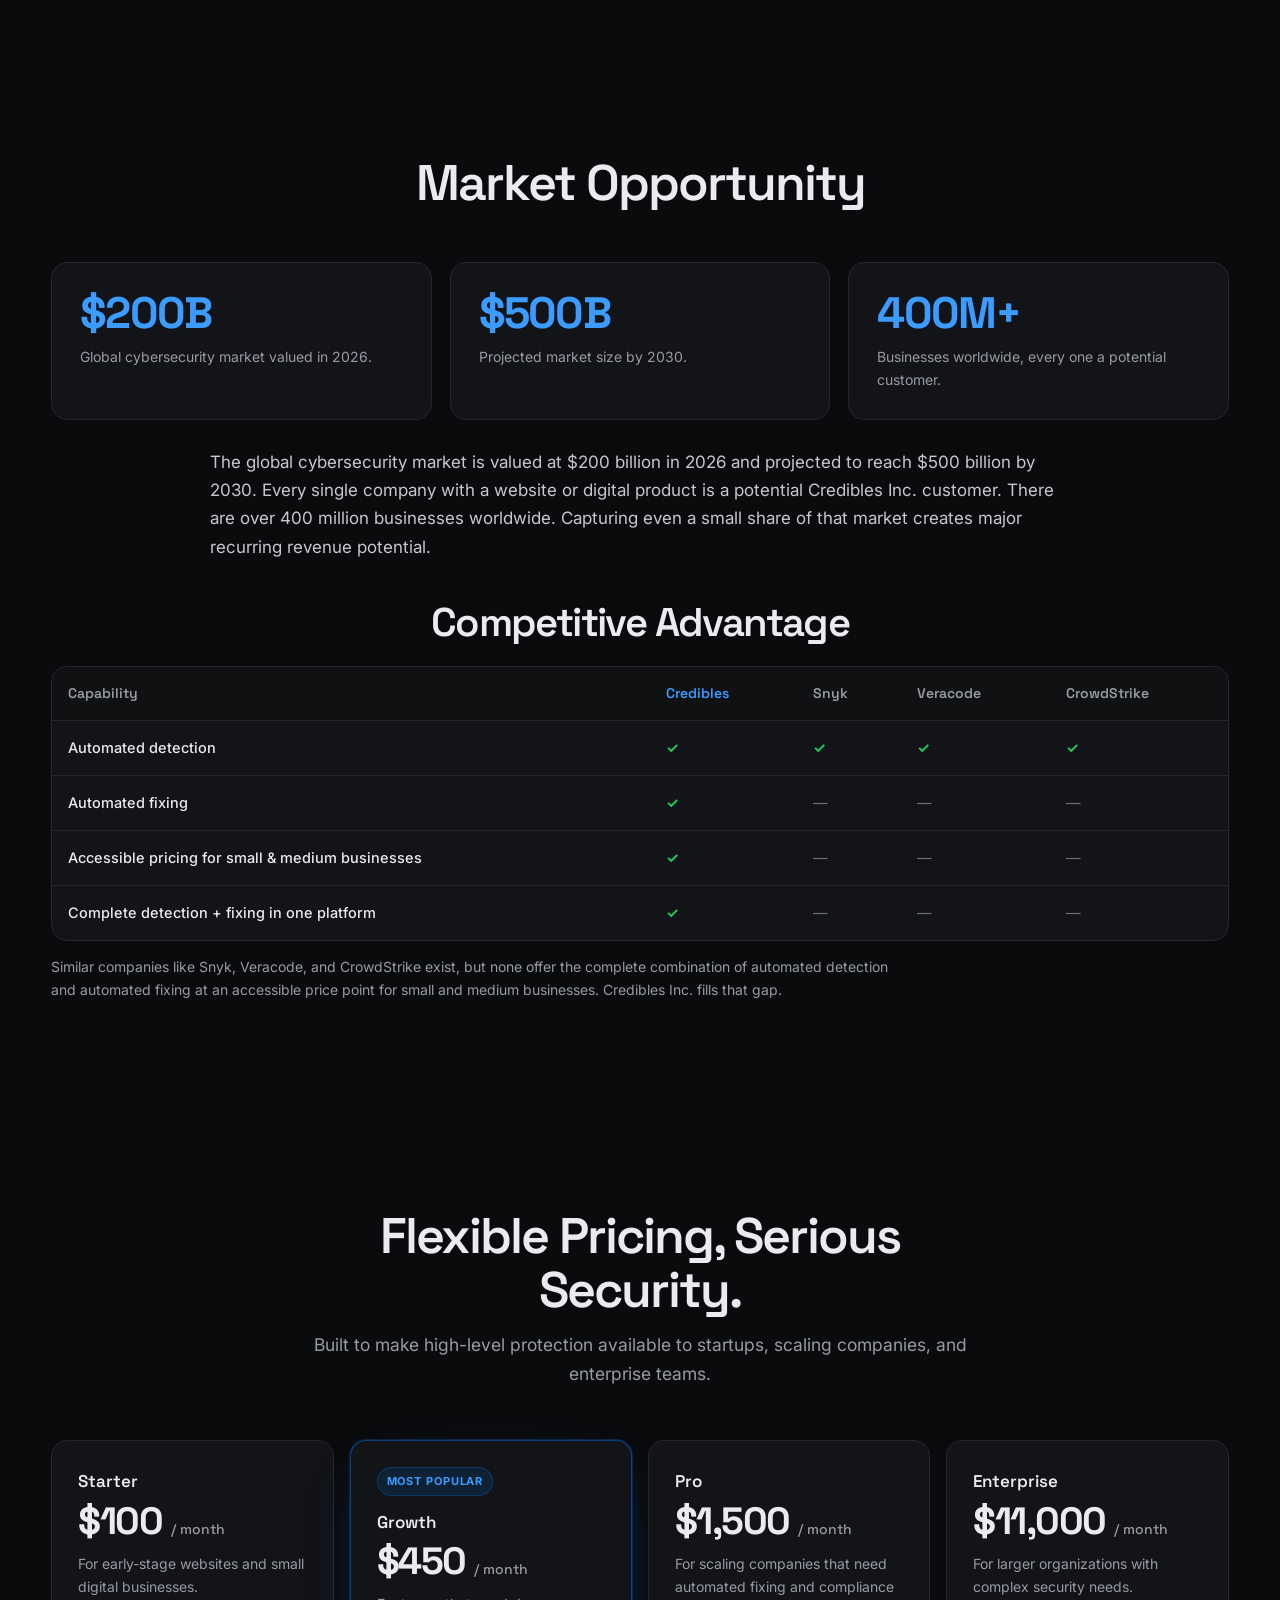
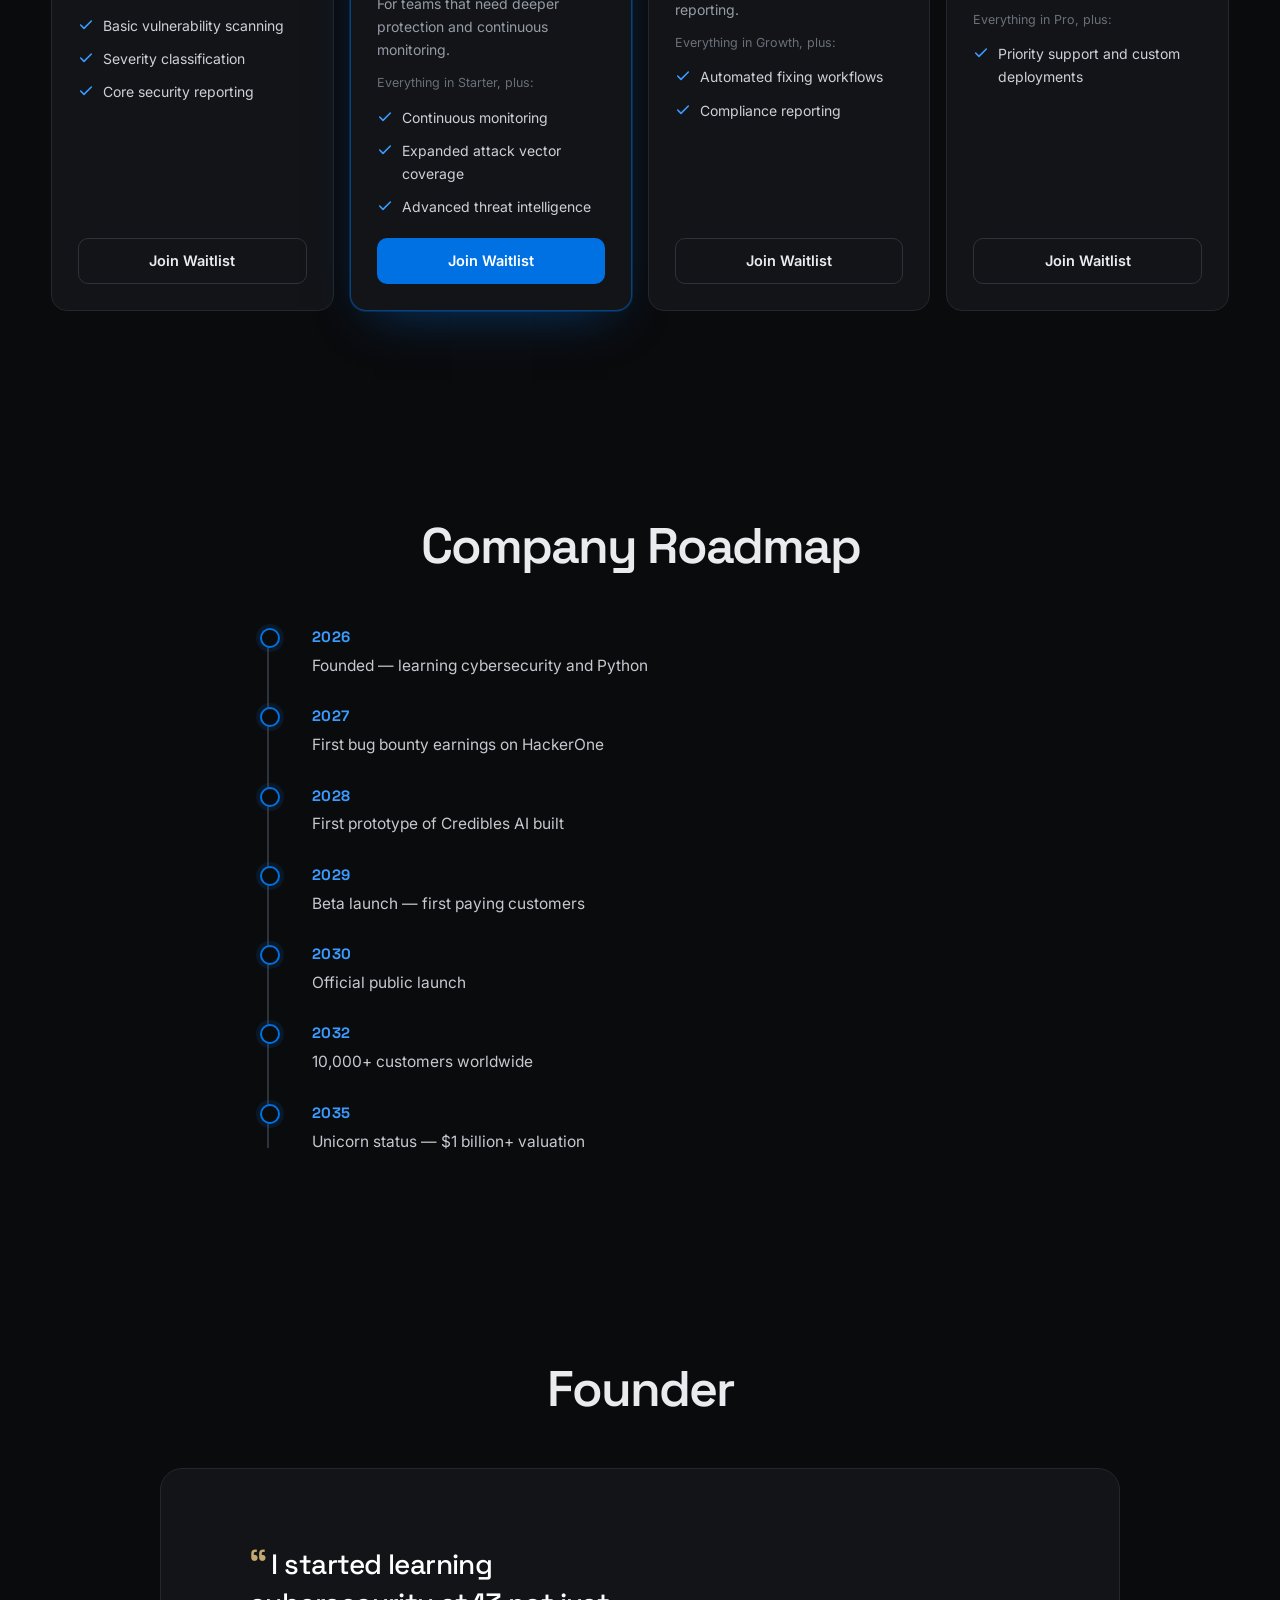
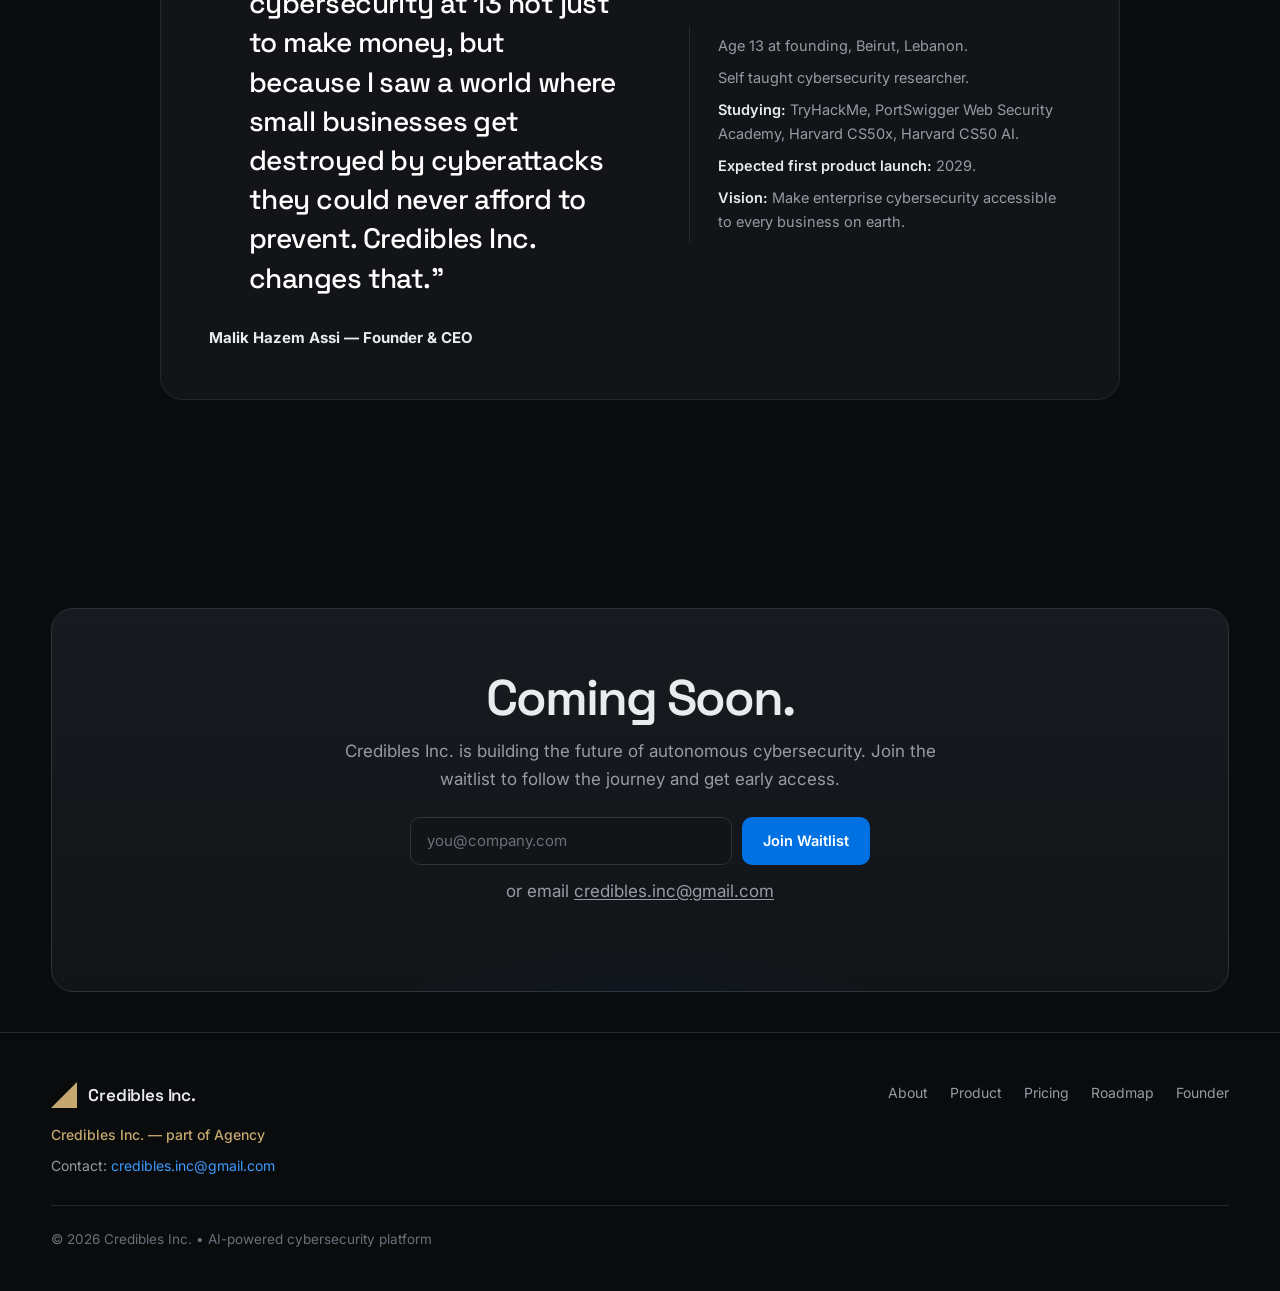
==== commit 5b525b19: "Redesign waitlist site: premium dark theme, 4-tier pricing, Agency ownership - Full professional red" ====
--- a/index.html
+++ b/index.html
@@ -1,1316 +1,876 @@
-
-
-
 <!DOCTYPE html>
 <html lang="en">
 <head>
   <meta charset="UTF-8" />
   <meta name="viewport" content="width=device-width, initial-scale=1.0" />
   <title>Credibles Inc. | Your Shield. Powered By AI.</title>
-  <link rel="icon" type="image/png" href="favicon.png" />
-  <meta
-    name="description"
-    content="Credibles Inc. is an AI-powered cybersecurity company building autonomous vulnerability detection, analysis, and fixing for websites, apps, and digital infrastructure."
-  />
+  <meta name="description" content="Credibles Inc. is an AI-powered cybersecurity company building autonomous vulnerability detection, analysis, and fixing for websites, apps, and digital infrastructure." />
+
+  <!-- Favicon: gold triangle mark -->
+  <link rel="icon" type="image/svg+xml" href="favicon.svg" />
+  <link rel="alternate icon" href="data:image/svg+xml,%3Csvg xmlns='http://www.w3.org/2000/svg' viewBox='0 0 100 100'%3E%3Cpolygon points='0,100 100,0 100,100' fill='%23C5A870'/%3E%3C/svg%3E" />
+
+  <!-- Open Graph / social -->
+  <meta property="og:type" content="website" />
+  <meta property="og:title" content="Credibles Inc. | Your Shield. Powered By AI." />
+  <meta property="og:description" content="An autonomous AI cybersecurity platform that detects, analyzes, fixes, and continuously monitors vulnerabilities across websites, applications, and digital infrastructure." />
+  <meta property="og:image" content="data:image/svg+xml,%3Csvg xmlns='http://www.w3.org/2000/svg' viewBox='0 0 100 100'%3E%3Crect width='100' height='100' fill='%230a0b0d'/%3E%3Cpolygon points='18,82 82,18 82,82' fill='%23C5A870'/%3E%3C/svg%3E" />
+  <meta name="twitter:card" content="summary_large_image" />
+  <meta name="twitter:title" content="Credibles Inc. | Your Shield. Powered By AI." />
+  <meta name="twitter:description" content="An autonomous AI cybersecurity platform that detects, analyzes, fixes, and continuously monitors vulnerabilities." />
+
+  <link rel="preconnect" href="https://fonts.googleapis.com" />
+  <link rel="preconnect" href="https://fonts.gstatic.com" crossorigin />
+  <link href="https://fonts.googleapis.com/css2?family=Space+Grotesk:wght@500;600;700&family=Inter:wght@400;500;600;700&display=swap" rel="stylesheet" />
+
   <style>
-    .demo-shell {
-  margin-top: 20px;
-  padding: 22px;
-  border-radius: 28px;
-  background: rgba(255,255,255,0.72);
-  border: 1px solid rgba(0,0,0,0.05);
-  box-shadow: 0 20px 60px rgba(0,0,0,0.08);
-  backdrop-filter: blur(18px);
-}
-
-.demo-top {
-  text-align: center;
-  margin-bottom: 16px;
-}
-
-.demo-input-wrap {
-  display: flex;
-  gap: 12px;
-  justify-content: center;
-  flex-wrap: wrap;
-  margin-bottom: 12px;
-}
-
-.demo-input,
-.demo-select {
-  min-height: 50px;
-  padding: 0 16px;
-  border-radius: 14px;
-  border: 1px solid #d2d2d7;
-  background: white;
-  font-size: 15px;
-  color: #1d1d1f;
-}
-
-.demo-input {
-  min-width: 260px;
-}
-
-.demo-select {
-  min-width: 190px;
-}
-
-.demo-note {
-  margin: 0;
-  color: #6e6e73;
-  font-size: 14px;
-}
-
-.demo-status {
-  text-align: center;
-  font-weight: 700;
-  color: #1d1d1f;
-  margin: 18px 0 10px;
-}
-
-.demo-dashboard {
-  margin-top: 18px;
-}
-
-.demo-grid {
-  display: grid;
-  grid-template-columns: repeat(3, 1fr);
-  gap: 18px;
-  margin-bottom: 18px;
-}
-
-.demo-card {
-  background: rgba(255,255,255,0.88);
-  border-radius: 24px;
-  border: 1px solid rgba(0,0,0,0.05);
-  box-shadow: 0 12px 34px rgba(0,0,0,0.06);
-  padding: 24px;
-}
-
-.demo-label {
-  font-size: 13px;
-  font-weight: 700;
-  color: #6e6e73;
-  text-transform: uppercase;
-  letter-spacing: 0.08em;
-  margin-bottom: 8px;
-}
-
-.demo-big-number {
-  font-size: 48px;
-  line-height: 1;
-  letter-spacing: -0.05em;
-  font-weight: 800;
-  margin-bottom: 8px;
-}
-
-.demo-big-text {
-  font-size: 34px;
-  line-height: 1.05;
-  letter-spacing: -0.04em;
-  font-weight: 800;
-  margin-bottom: 8px;
-}
-
-.demo-small {
-  color: #6e6e73;
-  font-size: 14px;
-}
-
-.critical { color: #dc2626; }
-.high { color: #ea580c; }
-.medium { color: #ca8a04; }
-.low { color: #2563eb; }
-.protected { color: #16a34a; }
-
-.demo-results {
-  display: grid;
-  grid-template-columns: 1.2fr 0.8fr;
-  gap: 18px;
-}
-
-.demo-results-left,
-.demo-results-right {
-  display: flex;
-  flex-direction: column;
-  gap: 18px;
-}
-
-.vuln-card h3,
-.report-title {
-  margin: 0 0 8px;
-  font-size: 22px;
-  line-height: 1.15;
-  letter-spacing: -0.02em;
-}
-
-.vuln-header {
-  display: flex;
-  justify-content: space-between;
-  gap: 16px;
-  align-items: flex-start;
-}
-
-.vuln-meta {
-  margin: 0;
-  color: #6e6e73;
-  font-size: 15px;
-}
-
-.severity {
-  display: inline-block;
-  min-width: 82px;
-  text-align: center;
-  padding: 8px 12px;
-  border-radius: 999px;
-  font-size: 13px;
-  font-weight: 700;
-  background: #f5f5f7;
-}
-
-.vuln-actions {
-  margin-top: 16px;
-}
-
-.report-row {
-  display: flex;
-  justify-content: space-between;
-  gap: 16px;
-  padding: 10px 0;
-  border-bottom: 1px solid #ececf1;
-  font-size: 15px;
-}
-
-.report-row:last-child {
-  border-bottom: none;
-}
-
-.plan-features {
-  margin: 0;
-  padding-left: 18px;
-  color: #2f2f33;
-  font-size: 15px;
-}
-
-.final-btn {
-  margin-top: 18px;
-}
-
-@media (max-width: 1040px) {
-  .demo-grid,
-  .demo-results {
-    grid-template-columns: 1fr;
+  :root{
+    --bg:#0a0b0d; --bg-2:#0f1113; --surface:#121418; --surface-2:#171a1f;
+    --line:#23272e; --line-2:#2d323b;
+    --text:#e9ebee; --muted:#969ca6; --muted-2:#6a707a;
+    --accent:#0071e3; --accent-2:#3b9bff; --accent-soft:rgba(0,113,227,.14);
+    --gold:#C5A870;
+    --critical:#f04438; --high:#f79009; --medium:#eab308; --low:#3b9bff; --ok:#22c55e;
+    --r-xl:22px; --r-lg:16px; --r-md:12px;
+    --max:1200px;
+    --f-display:"Space Grotesk","Inter",system-ui,sans-serif;
+    --f-sans:"Inter",system-ui,-apple-system,"Segoe UI",sans-serif;
   }
-}
-    :root {
-      --bg: #f5f5f7;
-      --bg-2: #ffffff;
-      --text: #1d1d1f;
-      --muted: #6e6e73;
-      --line: #d2d2d7;
-      --accent: #0071e3;
-      --accent-soft: #5ac8fa;
-      --card: rgba(255, 255, 255, 0.82);
-      --shadow: 0 20px 60px rgba(0, 0, 0, 0.08);
-      --shadow-soft: 0 12px 34px rgba(0, 0, 0, 0.06);
-      --radius-xl: 34px;
-      --radius-lg: 26px;
-      --radius-md: 20px;
-      --max: 1240px;
-    }
-
-    * {
-      box-sizing: border-box;
-    }
-
-    html {
-      scroll-behavior: smooth;
-    }
-
-    body {
-      margin: 0;
-      font-family: -apple-system, BlinkMacSystemFont, "SF Pro Display", "Segoe UI", Arial, sans-serif;
-      background:
-        radial-gradient(circle at top center, rgba(90, 200, 250, 0.15), transparent 34%),
-        linear-gradient(180deg, #fbfbfd 0%, #f5f5f7 50%, #f3f3f5 100%);
-      color: var(--text);
-      line-height: 1.6;
-      overflow-x: hidden;
-    }
-
-    a {
-      color: inherit;
-    }
-
-    .wrap {
-      width: min(92%, var(--max));
-      margin: 0 auto;
-    }
-
-    .nav {
-      position: sticky;
-      top: 0;
-      z-index: 1000;
-      backdrop-filter: blur(18px);
-      background: rgba(245, 245, 247, 0.72);
-      border-bottom: 1px solid rgba(0, 0, 0, 0.05);
-    }
-
-    .nav-inner {
-      width: min(92%, var(--max));
-      margin: 0 auto;
-      display: flex;
-      justify-content: space-between;
-      align-items: center;
-      padding: 14px 0;
-      gap: 16px;
-    }
-
-    .brand {
-      display: flex;
-      align-items: center;
-      gap: 12px;
-      font-weight: 700;
-      font-size: 18px;
-      letter-spacing: -0.02em;
-    }
-
-    .brand img {
-      width: 38px;
-      height: 38px;
-      object-fit: contain;
-      border-radius: 12px;
-      background: white;
-      padding: 5px;
-      border: 1px solid rgba(0, 0, 0, 0.06);
-      box-shadow: var(--shadow-soft);
-    }
-
-    .nav-links {
-      display: flex;
-      align-items: center;
-      gap: 20px;
-      flex-wrap: wrap;
-    }
-
-    .nav-links a {
-      text-decoration: none;
-      color: var(--muted);
-      font-size: 14px;
-      font-weight: 500;
-      transition: 0.2s ease;
-    }
-
-    .nav-links a:hover {
-      color: var(--text);
-    }
-
-    .hero {
-      padding: 90px 0 56px;
-      text-align: center;
-      position: relative;
-      isolation: isolate;
-    }
-
-    .hero::before {
-      content: "";
-      position: absolute;
-      left: 50%;
-      top: -120px;
-      transform: translateX(-50%);
-      width: 1100px;
-      height: 1100px;
-      background:
-        radial-gradient(circle, rgba(0, 113, 227, 0.12), transparent 48%),
-        radial-gradient(circle at 60% 40%, rgba(90, 200, 250, 0.18), transparent 30%);
-      filter: blur(20px);
-      pointer-events: none;
-      z-index: -1;
-    }
-
-    .hero-logo {
-      width: 112px;
-      height: 112px;
-      object-fit: contain;
-      border-radius: 28px;
-      background: rgba(255, 255, 255, 0.9);
-      padding: 12px;
-      border: 1px solid rgba(0, 0, 0, 0.06);
-      box-shadow: var(--shadow);
-      opacity: 0;
-      transform: translateY(18px);
-      animation: fadeUp 0.8s ease forwards;
-    }
-
-    .eyebrow {
-      margin: 24px 0 12px;
-      font-size: 13px;
-      font-weight: 700;
-      letter-spacing: 0.12em;
-      text-transform: uppercase;
-      color: var(--accent);
-      opacity: 0;
-      transform: translateY(18px);
-      animation: fadeUp 0.8s ease 0.1s forwards;
-    }
-
-    h1 {
-      margin: 0;
-      font-size: clamp(52px, 8vw, 100px);
-      line-height: 0.96;
-      letter-spacing: -0.055em;
-      font-weight: 800;
-      opacity: 0;
-      transform: translateY(18px);
-      animation: fadeUp 0.8s ease 0.18s forwards;
-    }
-
-    .tagline {
-      max-width: 880px;
-      margin: 18px auto 16px;
-      font-size: clamp(22px, 2.5vw, 34px);
-      line-height: 1.25;
-      color: var(--muted);
-      letter-spacing: -0.03em;
-      opacity: 0;
-      transform: translateY(18px);
-      animation: fadeUp 0.8s ease 0.26s forwards;
-    }
-
-    .small-desc {
-      max-width: 850px;
-      margin: 0 auto;
-      font-size: 19px;
-      color: #313135;
-      opacity: 0;
-      transform: translateY(18px);
-      animation: fadeUp 0.8s ease 0.34s forwards;
-    }
-
-    .hero-actions {
-      display: flex;
-      justify-content: center;
-      gap: 14px;
-      flex-wrap: wrap;
-      margin-top: 30px;
-      opacity: 0;
-      transform: translateY(18px);
-      animation: fadeUp 0.8s ease 0.42s forwards;
-    }
-
-    .btn {
-      display: inline-flex;
-      align-items: center;
-      justify-content: center;
-      gap: 8px;
-      min-height: 52px;
-      padding: 0 22px;
-      border-radius: 999px;
-      text-decoration: none;
-      font-size: 15px;
-      font-weight: 700;
-      transition: 0.25s ease;
-      border: 1px solid transparent;
-    }
-
-    .btn-primary {
-      background: linear-gradient(180deg, #1482f0 0%, #0071e3 100%);
-      color: white;
-      box-shadow: 0 10px 24px rgba(0, 113, 227, 0.22);
-    }
-
-    .btn-primary:hover {
-      transform: translateY(-2px);
-      box-shadow: 0 16px 32px rgba(0, 113, 227, 0.25);
-    }
-
-    .btn-secondary {
-      background: rgba(255, 255, 255, 0.82);
-      color: var(--text);
-      border-color: rgba(0, 0, 0, 0.08);
-      box-shadow: var(--shadow-soft);
-    }
-
-    .btn-secondary:hover {
-      transform: translateY(-2px);
-      box-shadow: var(--shadow);
-    }
-
-    .section {
-      padding: 30px 0 40px;
-    }
-
-    .hero-panel {
-      margin-top: 34px;
-      padding: 18px;
-      border-radius: var(--radius-xl);
-      background: rgba(255, 255, 255, 0.5);
-      border: 1px solid rgba(255, 255, 255, 0.55);
-      box-shadow: var(--shadow-soft);
-      backdrop-filter: blur(18px);
-      opacity: 0;
-      transform: translateY(18px);
-      animation: fadeUp 0.8s ease 0.5s forwards;
-    }
-
-    .hero-panel-inner {
-      display: grid;
-      grid-template-columns: repeat(3, 1fr);
-      gap: 16px;
-    }
-
-    .stat {
-      background: rgba(255, 255, 255, 0.86);
-      border-radius: var(--radius-md);
-      padding: 24px;
-      border: 1px solid rgba(0, 0, 0, 0.05);
-      box-shadow: var(--shadow-soft);
-      text-align: left;
-    }
-
-    .stat-label {
-      font-size: 13px;
-      font-weight: 700;
-      color: var(--muted);
-      text-transform: uppercase;
-      letter-spacing: 0.08em;
-      margin-bottom: 8px;
-    }
-
-    .stat-value {
-      font-size: 28px;
-      font-weight: 800;
-      letter-spacing: -0.04em;
-      line-height: 1.1;
-      margin-bottom: 8px;
-    }
-
-    .stat p {
-      margin: 0;
-      font-size: 15px;
-      color: var(--muted);
-    }
-
-    .cards-3 {
-      display: grid;
-      grid-template-columns: repeat(3, 1fr);
-      gap: 18px;
-    }
-
-    .card {
-      background: var(--card);
-      border: 1px solid rgba(0, 0, 0, 0.05);
-      border-radius: var(--radius-lg);
-      box-shadow: var(--shadow-soft);
-      backdrop-filter: blur(18px);
-      padding: 30px;
-    }
-
-    .card h3 {
-      margin: 0 0 10px;
-      font-size: 26px;
-      line-height: 1.15;
-      letter-spacing: -0.03em;
-    }
-
-    .card p {
-      margin: 0;
-      font-size: 15px;
-      color: var(--muted);
-    }
-
-    .section-title {
-      margin: 0 0 18px;
-      text-align: center;
-      font-size: clamp(34px, 5vw, 58px);
-      line-height: 1.04;
-      letter-spacing: -0.05em;
-    }
-
-    .section-subtitle {
-      max-width: 820px;
-      margin: 0 auto 28px;
-      text-align: center;
-      color: var(--muted);
-      font-size: 18px;
-    }
-
-    .split {
-      display: grid;
-      grid-template-columns: 1.45fr 0.8fr;
-      gap: 22px;
-      align-items: start;
-    }
-
-    .content,
-    .side {
-      background: rgba(255, 255, 255, 0.84);
-      border: 1px solid rgba(0, 0, 0, 0.05);
-      border-radius: var(--radius-xl);
-      box-shadow: var(--shadow);
-      backdrop-filter: blur(18px);
-    }
-
-    .content {
-      padding: 38px;
-    }
-
-    .content h2 {
-      margin: 0 0 18px;
-      font-size: clamp(34px, 4vw, 52px);
-      line-height: 1.04;
-      letter-spacing: -0.05em;
-    }
-
-    .content h3 {
-      margin: 28px 0 10px;
-      font-size: 25px;
-      line-height: 1.15;
-      letter-spacing: -0.03em;
-    }
-
-    .content p,
-    .content li {
-      font-size: 17px;
-      color: #2f2f33;
-    }
-
-    .content ul {
-      padding-left: 20px;
-      margin: 10px 0 0;
-    }
-
-    .sidebar {
-      display: flex;
-      flex-direction: column;
-      gap: 18px;
-    }
-
-    .side {
-      padding: 26px;
-    }
-
-    .side h3 {
-      margin: 0 0 14px;
-      font-size: 20px;
-      letter-spacing: -0.02em;
-    }
-
-    .side p {
-      margin: 8px 0;
-      color: var(--muted);
-      font-size: 15px;
-    }
-
-    .quote {
-      margin: 0;
-      font-size: 18px;
-      line-height: 1.75;
-      color: var(--text);
-      font-style: italic;
-    }
-
-    .pricing-grid {
-      display: grid;
-      grid-template-columns: repeat(3, 1fr);
-      gap: 18px;
-    }
-
-    .pricing-card {
-      background: rgba(255, 255, 255, 0.88);
-      border-radius: var(--radius-lg);
-      border: 1px solid rgba(0, 0, 0, 0.06);
-      box-shadow: var(--shadow-soft);
-      padding: 30px;
-      text-align: left;
-    }
-
-    .pricing-card.featured {
-      border: 1px solid rgba(0, 113, 227, 0.18);
-      box-shadow: 0 18px 50px rgba(0, 113, 227, 0.12);
-    }
-
-    .pricing-name {
-      font-size: 18px;
-      font-weight: 700;
-      margin-bottom: 8px;
-    }
-
-    .pricing-price {
-      font-size: 44px;
-      line-height: 1;
-      letter-spacing: -0.05em;
-      font-weight: 800;
-      margin-bottom: 12px;
-    }
-
-    .pricing-price span {
-      font-size: 16px;
-      font-weight: 600;
-      color: var(--muted);
-      letter-spacing: 0;
-    }
-
-    .pricing-card p {
-      margin: 0 0 16px;
-      color: var(--muted);
-      font-size: 15px;
-    }
-
-    .pricing-card ul {
-      margin: 0;
-      padding-left: 18px;
-      color: #2f2f33;
-      font-size: 15px;
-    }
-
-    .roadmap {
-      width: 100%;
-      border-collapse: collapse;
-      margin-top: 14px;
-      overflow: hidden;
-      border-radius: 18px;
-    }
-
-    .roadmap th,
-    .roadmap td {
-      padding: 14px 10px;
-      text-align: left;
-      border-bottom: 1px solid #ececf1;
-      font-size: 15px;
-      vertical-align: top;
-    }
-
-    .roadmap th {
-      background: #fafafc;
-      color: var(--muted);
-      font-weight: 700;
-    }
-
-    .cta-band {
-      padding: 42px;
-      border-radius: var(--radius-xl);
-      background:
-        linear-gradient(135deg, rgba(0, 113, 227, 0.92), rgba(90, 200, 250, 0.95));
-      color: white;
-      box-shadow: 0 24px 60px rgba(0, 113, 227, 0.18);
-      text-align: center;
-    }
-
-    .cta-band h2 {
-      margin: 0 0 10px;
-      font-size: clamp(32px, 5vw, 54px);
-      line-height: 1.05;
-      letter-spacing: -0.05em;
-    }
-
-    .cta-band p {
-      margin: 0 auto 22px;
-      max-width: 760px;
-      font-size: 18px;
-      color: rgba(255, 255, 255, 0.9);
-    }
-
-    .cta-band .btn-secondary {
-      background: white;
-      color: var(--accent);
-      border: none;
-    }
-
-    .footer {
-      text-align: center;
-      padding: 38px 0 60px;
-      color: var(--muted);
-      font-size: 14px;
-    }
-
-    .reveal {
-      opacity: 0;
-      transform: translateY(24px);
-      transition: opacity 0.8s ease, transform 0.8s ease;
-    }
-
-    .reveal.visible {
-      opacity: 1;
-      transform: translateY(0);
-    }
-
-    @keyframes fadeUp {
-      to {
-        opacity: 1;
-        transform: translateY(0);
-      }
-    }
-
-    @media (max-width: 1040px) {
-      .hero-panel-inner,
-      .cards-3,
-      .pricing-grid,
-      .split {
-        grid-template-columns: 1fr;
-      }
-
-      .nav-inner {
-        flex-direction: column;
-        align-items: flex-start;
-      }
-    }
-
-    @media (max-width: 640px) {
-      .content,
-      .side,
-      .card,
-      .pricing-card,
-      .stat {
-        padding: 22px;
-      }
-
-      .small-desc,
-      .section-subtitle,
-      .cta-band p {
-        font-size: 16px;
-      }
-
-      .content p,
-      .content li {
-        font-size: 16px;
-      }
-    }
+  *{box-sizing:border-box}
+  html{scroll-behavior:smooth}
+  body{
+    margin:0;background:var(--bg);color:var(--text);
+    font-family:var(--f-sans);font-size:16px;line-height:1.65;
+    -webkit-font-smoothing:antialiased;overflow-x:hidden;
+  }
+  a{color:inherit;text-decoration:none}
+  img,svg{display:block}
+  h1,h2,h3,h4{font-family:var(--f-display);font-weight:600;letter-spacing:-.02em;line-height:1.08;margin:0}
+  p{margin:0}
+  ::selection{background:var(--accent);color:#fff}
+  :focus-visible{outline:2px solid var(--accent-2);outline-offset:2px;border-radius:6px}
+  .wrap{width:min(92%,var(--max));margin:0 auto}
+  .section{padding:clamp(56px,9vw,104px) 0}
+  .eyebrow{font-family:var(--f-sans);font-size:12.5px;font-weight:700;letter-spacing:.16em;text-transform:uppercase;color:var(--accent-2)}
+  .muted{color:var(--muted)}
+  .center{text-align:center}
+
+  /* buttons */
+  .btn{display:inline-flex;align-items:center;justify-content:center;gap:9px;min-height:46px;padding:0 20px;border-radius:10px;font-weight:600;font-size:14.5px;border:1px solid transparent;cursor:pointer;transition:transform .2s ease,background .2s ease,border-color .2s ease,box-shadow .2s ease;font-family:var(--f-sans)}
+  .btn-primary{background:var(--accent);color:#fff}
+  .btn-primary:hover{background:var(--accent-2);transform:translateY(-1px)}
+  .btn-ghost{background:transparent;color:var(--text);border-color:var(--line-2)}
+  .btn-ghost:hover{border-color:var(--muted);background:var(--surface-2);transform:translateY(-1px)}
+  .btn-sm{min-height:38px;padding:0 14px;font-size:13px;border-radius:8px}
+
+  /* logo */
+  .logo{display:inline-flex;align-items:center;gap:11px;font-family:var(--f-display);font-weight:600;font-size:17px;letter-spacing:-.01em}
+  .logo-mark{width:26px;height:26px;flex:none}
+
+  /* nav */
+  .nav{position:sticky;top:0;z-index:1000;background:rgba(10,11,13,.72);backdrop-filter:blur(14px);border-bottom:1px solid var(--line)}
+  .nav-inner{display:flex;align-items:center;justify-content:space-between;gap:16px;padding:14px 0;width:min(92%,var(--max));margin:0 auto}
+  .nav-links{display:flex;align-items:center;gap:26px}
+  .nav-links a{font-size:14px;color:var(--muted);font-weight:500;transition:color .2s ease}
+  .nav-links a:hover{color:var(--text)}
+  .nav-cta{display:flex;align-items:center;gap:12px}
+  .nav-toggle{display:none;width:42px;height:42px;border:1px solid var(--line-2);border-radius:10px;background:var(--surface);color:var(--text);align-items:center;justify-content:center}
+  @media(max-width:900px){
+    .nav-links{display:none;position:absolute;top:64px;left:0;right:0;flex-direction:column;align-items:flex-start;gap:4px;padding:14px 4%;background:var(--bg-2);border-bottom:1px solid var(--line)}
+    .nav-links.open{display:flex}
+    .nav-links a{padding:10px 0;font-size:16px}
+    .nav-toggle{display:inline-flex}
+    .nav .btn-nav{display:none}
+  }
+
+  /* hero */
+  .hero{position:relative;padding:clamp(64px,11vw,120px) 0 48px;text-align:center;border-bottom:1px solid var(--line);overflow:hidden}
+  .hero::before{content:"";position:absolute;inset:-40% 0 auto 0;height:620px;background:radial-gradient(ellipse 60% 100% at 50% 0,rgba(0,113,227,.16),transparent 70%);pointer-events:none}
+  .hero>*{position:relative}
+  .badge{display:inline-flex;align-items:center;gap:8px;padding:6px 13px;border:1px solid var(--line-2);border-radius:999px;background:var(--surface);font-size:12.5px;font-weight:600;color:var(--muted);margin-bottom:22px}
+  .badge .dot{width:7px;height:7px;border-radius:50%;background:var(--ok);box-shadow:0 0 0 4px rgba(34,197,94,.14)}
+  h1.hero-h1{font-size:clamp(44px,8vw,92px);letter-spacing:-.045em;margin:6px 0 0}
+  .tagline{max-width:760px;margin:16px auto 14px;font-size:clamp(19px,2.4vw,26px);color:var(--text);font-family:var(--f-display);font-weight:500;letter-spacing:-.02em}
+  .small-desc{max-width:760px;margin:0 auto;font-size:17px;color:var(--muted)}
+  .hero-actions{display:flex;flex-direction:column;align-items:center;gap:14px;margin-top:30px}
+
+  /* waitlist form */
+  .waitlist{display:flex;gap:10px;flex-wrap:wrap;justify-content:center;width:100%;max-width:460px}
+  .waitlist input[type=email]{flex:1;min-width:200px;min-height:48px;padding:0 16px;border-radius:10px;border:1px solid var(--line-2);background:var(--surface);color:var(--text);font-size:15px;font-family:var(--f-sans)}
+  .waitlist input::placeholder{color:var(--muted-2)}
+  .waitlist .btn{min-height:48px}
+  .form-note{font-size:13px;color:var(--muted-2);margin-top:4px}
+  .form-note a{color:var(--muted);text-decoration:underline;text-underline-offset:2px}
+  .form-success{display:none;align-items:center;gap:9px;justify-content:center;color:var(--ok);font-weight:600;font-size:15px;padding:12px 16px;border:1px solid rgba(34,197,94,.3);background:rgba(34,197,94,.08);border-radius:10px;max-width:460px}
+  .form-success.on{display:flex}
+  .waitlist.hide{display:none}
+
+  /* generic cards */
+  .grid{display:grid;gap:18px}
+  .g-3{grid-template-columns:repeat(3,1fr)}
+  .g-2{grid-template-columns:repeat(2,1fr)}
+  .card{background:var(--surface);border:1px solid var(--line);border-radius:var(--r-lg);padding:26px;transition:transform .25s ease,border-color .25s ease,background .25s ease}
+  .card:hover{transform:translateY(-3px);border-color:var(--line-2);background:var(--surface-2)}
+  .card h3{font-size:19px;margin-bottom:8px}
+  .card p{font-size:14.5px;color:var(--muted)}
+  .stat-label{font-size:12px;font-weight:700;letter-spacing:.09em;text-transform:uppercase;color:var(--muted-2);margin-bottom:10px}
+  .stat-value{font-family:var(--f-display);font-size:30px;font-weight:700;letter-spacing:-.03em;margin-bottom:8px}
+  .stat-value.accent{color:var(--accent-2)}
+
+  .icon{width:40px;height:40px;border-radius:10px;display:flex;align-items:center;justify-content:center;background:var(--accent-soft);border:1px solid rgba(0,113,227,.22);color:var(--accent-2);margin-bottom:16px}
+  .icon svg{width:21px;height:21px}
+
+  .sec-head{max-width:720px;margin:0 auto clamp(34px,5vw,52px)}
+  .sec-head.center{text-align:center}
+  .section-title{font-size:clamp(30px,4.4vw,50px);letter-spacing:-.04em;margin:0 0 14px}
+  .section-subtitle{color:var(--muted);font-size:17.5px;margin:0}
+
+  /* problem big numbers */
+  .bignum-grid{display:grid;grid-template-columns:repeat(3,1fr);gap:18px;margin-bottom:28px}
+  .bignum{background:var(--surface);border:1px solid var(--line);border-radius:var(--r-lg);padding:28px}
+  .bignum .n{font-family:var(--f-display);font-size:clamp(30px,4vw,44px);font-weight:700;letter-spacing:-.04em;line-height:1}
+  .bignum .n.accent{color:var(--accent-2)}
+  .bignum .l{color:var(--muted);font-size:14px;margin-top:10px}
+  .prose{max-width:860px;margin:0 auto;color:var(--muted);font-size:17px}
+  .prose.text{color:#c5c9cf}
+
+  /* about split */
+  .split{display:grid;grid-template-columns:1.5fr .9fr;gap:22px;align-items:start}
+  .panel{background:var(--surface);border:1px solid var(--line);border-radius:var(--r-xl);padding:clamp(24px,3vw,38px)}
+  .panel h2{font-size:clamp(26px,3vw,38px);letter-spacing:-.035em;margin:0 0 14px}
+  .panel h3{font-size:20px;margin:26px 0 8px;color:var(--text)}
+  .panel h3:first-of-type{margin-top:0}
+  .panel p{color:#c5c9cf;font-size:16px}
+  .ownership{margin-top:14px;padding:14px 16px;border-left:2px solid var(--gold);background:rgba(197,168,112,.07);border-radius:0 10px 10px 0;color:#d7dade;font-size:15.5px}
+  .sidecol{display:flex;flex-direction:column;gap:18px}
+  .side{background:var(--surface);border:1px solid var(--line);border-radius:var(--r-lg);padding:24px}
+  .side h3{font-size:16px;margin:0 0 12px}
+  .side p{margin:7px 0;color:var(--muted);font-size:14.5px}
+  .side p strong{color:var(--text);font-weight:600}
+  .quote-side{font-style:italic;color:#d7dade;font-size:15.5px;line-height:1.7;border-left:2px solid var(--accent);padding-left:14px}
+
+  /* feature list -> within about we convert the 6 AI items to cards below */
+  .feat h3{font-size:17px;margin:0 0 7px}
+  .feat p{font-size:14.5px;color:var(--muted)}
+  .feat .k{color:var(--text);font-weight:600}
+
+  /* comparison table */
+  .cmp-wrap{overflow-x:auto;border:1px solid var(--line);border-radius:var(--r-lg);background:var(--surface)}
+  table.cmp{width:100%;border-collapse:collapse;min-width:560px;font-size:14.5px}
+  table.cmp th,table.cmp td{padding:15px 16px;text-align:left;border-bottom:1px solid var(--line)}
+  table.cmp thead th{font-family:var(--f-display);font-weight:600;color:var(--muted);font-size:14px;background:var(--bg-2)}
+  table.cmp thead th.us{color:var(--accent-2)}
+  table.cmp tbody tr:last-child td{border-bottom:none}
+  table.cmp td.feat-name{color:var(--text);font-weight:500}
+  .yes{color:var(--ok);font-weight:700}
+  .no{color:var(--muted-2)}
+  .cmp-cap{color:var(--muted);font-size:14px;margin-top:14px;max-width:860px}
+
+  /* pricing */
+  .pricing-grid{display:grid;grid-template-columns:repeat(4,1fr);gap:16px}
+  .price{background:var(--surface);border:1px solid var(--line);border-radius:var(--r-lg);padding:26px;display:flex;flex-direction:column}
+  .price.featured{border-color:rgba(0,113,227,.5);box-shadow:0 0 0 1px rgba(0,113,227,.25),0 20px 50px -24px rgba(0,113,227,.5)}
+  .price-tag{align-self:flex-start;font-size:11px;font-weight:700;letter-spacing:.08em;text-transform:uppercase;color:var(--accent-2);background:var(--accent-soft);border:1px solid rgba(0,113,227,.3);padding:4px 9px;border-radius:999px;margin-bottom:12px}
+  .price-name{font-family:var(--f-display);font-weight:600;font-size:17px;margin-bottom:6px}
+  .price-amt{font-family:var(--f-display);font-size:38px;font-weight:700;letter-spacing:-.04em;line-height:1}
+  .price-amt span{font-size:14px;font-weight:500;color:var(--muted);letter-spacing:0}
+  .price-desc{color:var(--muted);font-size:14px;margin:12px 0 16px;min-height:40px}
+  .price ul{list-style:none;margin:0 0 20px;padding:0;display:flex;flex-direction:column;gap:10px}
+  .price li{display:flex;gap:9px;align-items:flex-start;font-size:14px;color:#cdd1d7}
+  .price li svg{width:16px;height:16px;flex:none;margin-top:3px;color:var(--accent-2)}
+  .price .inc{font-size:12.5px;color:var(--muted-2);margin:-4px 0 12px}
+  .price .btn{margin-top:auto}
+
+  /* roadmap timeline */
+  .timeline{max-width:760px;margin:0 auto;position:relative;padding-left:30px}
+  .timeline::before{content:"";position:absolute;left:7px;top:6px;bottom:6px;width:2px;background:var(--line-2)}
+  .tl-item{position:relative;padding:0 0 26px 22px}
+  .tl-item:last-child{padding-bottom:0}
+  .tl-item::before{content:"";position:absolute;left:-30px;top:3px;width:16px;height:16px;border-radius:50%;background:var(--bg);border:2px solid var(--accent);box-shadow:0 0 0 4px rgba(0,113,227,.12)}
+  .tl-year{font-family:var(--f-display);font-weight:700;font-size:15px;color:var(--accent-2);letter-spacing:.02em}
+  .tl-text{color:#c5c9cf;font-size:15.5px;margin-top:3px}
+
+  /* founder */
+  .founder-card{background:var(--surface);border:1px solid var(--line);border-radius:var(--r-xl);padding:clamp(28px,4vw,48px);max-width:960px;margin:0 auto;display:grid;grid-template-columns:1fr .85fr;gap:30px;align-items:center}
+  .founder-quote{font-family:var(--f-display);font-weight:500;font-size:clamp(20px,2.4vw,28px);line-height:1.4;letter-spacing:-.02em;color:#fff}
+  .founder-quote .mark{color:var(--gold);font-size:40px;line-height:0;vertical-align:-4px;margin-right:4px}
+  .founder-by{margin-top:18px;color:var(--muted);font-size:15px}
+  .founder-by strong{color:var(--text)}
+  .founder-facts{border-left:1px solid var(--line);padding-left:28px}
+  .founder-facts p{margin:8px 0;font-size:14.5px;color:var(--muted)}
+  .founder-facts p strong{color:var(--text);font-weight:600}
+  @media(max-width:760px){.founder-card{grid-template-columns:1fr}.founder-facts{border-left:none;border-top:1px solid var(--line);padding-left:0;padding-top:22px}}
+
+  /* final cta */
+  .cta-band{background:linear-gradient(180deg,var(--surface-2),var(--surface));border:1px solid var(--line-2);border-radius:var(--r-xl);padding:clamp(34px,5vw,62px);text-align:center;position:relative;overflow:hidden}
+  .cta-band::before{content:"";position:absolute;inset:auto 0 -60% 0;height:400px;background:radial-gradient(ellipse 50% 100% at 50% 100%,rgba(0,113,227,.2),transparent 70%)}
+  .cta-band>*{position:relative}
+  .cta-band h2{font-size:clamp(30px,4.4vw,50px);letter-spacing:-.04em;margin:0 0 12px}
+  .cta-band p{max-width:640px;margin:0 auto 24px;color:var(--muted);font-size:17px}
+  .cta-band .waitlist,.cta-band .form-success{margin:0 auto}
+
+  /* footer */
+  .footer{border-top:1px solid var(--line);padding:48px 0 40px;margin-top:40px}
+  .footer-top{display:flex;justify-content:space-between;align-items:flex-start;gap:28px;flex-wrap:wrap;margin-bottom:28px}
+  .footer-links{display:flex;gap:22px;flex-wrap:wrap}
+  .footer-links a{color:var(--muted);font-size:14px}
+  .footer-links a:hover{color:var(--text)}
+  .footer .part{color:var(--gold);font-size:14px;margin-top:8px;font-weight:500}
+  .footer .contact{color:var(--muted);font-size:14px;margin-top:8px}
+  .footer .contact a{color:var(--accent-2)}
+  .footer-bottom{border-top:1px solid var(--line);padding-top:22px;color:var(--muted-2);font-size:13.5px}
+
+  /* reveal */
+  .reveal{opacity:0;transform:translateY(22px);transition:opacity .7s ease,transform .7s ease}
+  .reveal.visible{opacity:1;transform:none}
+
+  /* ===== DEMO (dark) ===== */
+  .demo-shell{margin-top:18px;padding:22px;border-radius:var(--r-xl);background:var(--surface);border:1px solid var(--line)}
+  .demo-top{text-align:center;margin-bottom:14px}
+  .demo-input-wrap{display:flex;gap:10px;justify-content:center;flex-wrap:wrap;margin-bottom:12px}
+  .demo-input,.demo-select{min-height:48px;padding:0 14px;border-radius:10px;border:1px solid var(--line-2);background:var(--bg-2);font-size:15px;color:var(--text);font-family:var(--f-sans)}
+  .demo-input{min-width:260px}.demo-select{min-width:200px;cursor:pointer}
+  .demo-note{margin:0;color:var(--muted-2);font-size:13.5px}
+  .demo-status{text-align:center;font-weight:600;color:var(--muted);margin:16px 0 10px;font-size:14.5px}
+  .demo-grid{display:grid;grid-template-columns:repeat(3,1fr);gap:16px;margin-bottom:16px}
+  .demo-card{background:var(--bg-2);border-radius:var(--r-lg);border:1px solid var(--line);padding:22px}
+  .demo-label{font-size:12px;font-weight:700;color:var(--muted-2);text-transform:uppercase;letter-spacing:.08em;margin-bottom:8px}
+  .demo-big-number{font-family:var(--f-display);font-size:44px;line-height:1;letter-spacing:-.05em;font-weight:700;margin-bottom:6px}
+  .demo-big-text{font-family:var(--f-display);font-size:30px;line-height:1.05;letter-spacing:-.04em;font-weight:700;margin-bottom:6px}
+  .demo-small{color:var(--muted-2);font-size:13.5px}
+  .critical{color:var(--critical)}.high{color:var(--high)}.medium{color:var(--medium)}.low{color:var(--low)}.protected{color:var(--ok)}.low-risk{color:var(--ok)}.medium-risk{color:var(--medium)}
+  .demo-results{display:grid;grid-template-columns:1.2fr .8fr;gap:16px}
+  .demo-results-left,.demo-results-right{display:flex;flex-direction:column;gap:14px}
+  .vuln-card h3,.report-title{margin:0 0 7px;font-size:19px;letter-spacing:-.02em;font-family:var(--f-display);font-weight:600}
+  .vuln-header{display:flex;justify-content:space-between;gap:14px;align-items:flex-start}
+  .vuln-meta{margin:0;color:var(--muted);font-size:14px}
+  .severity{display:inline-block;min-width:78px;text-align:center;padding:6px 11px;border-radius:999px;font-size:12px;font-weight:700;background:var(--surface-2);border:1px solid var(--line-2)}
+  .severity.critical{color:var(--critical);border-color:rgba(240,68,56,.35)}
+  .severity.high{color:var(--high);border-color:rgba(247,144,9,.35)}
+  .severity.medium{color:var(--medium);border-color:rgba(234,179,8,.35)}
+  .severity.low{color:var(--low);border-color:rgba(59,155,255,.35)}
+  .vuln-actions{margin-top:14px}
+  .report-row{display:flex;justify-content:space-between;gap:16px;padding:9px 0;border-bottom:1px solid var(--line);font-size:14.5px;color:var(--muted)}
+  .report-row:last-child{border-bottom:none}
+  .report-row strong{color:var(--text);font-weight:600}
+  .plan-features{margin:0;padding-left:18px;color:#cdd1d7;font-size:14.5px}
+  .plan-features li{margin:6px 0}
+  .final-btn{margin-top:16px;width:100%}
+  @media(max-width:1040px){.demo-grid,.demo-results{grid-template-columns:1fr}}
+
+  /* responsive */
+  @media(max-width:980px){
+    .split{grid-template-columns:1fr}
+    .pricing-grid{grid-template-columns:repeat(2,1fr)}
+    .g-3,.bignum-grid{grid-template-columns:1fr}
+  }
+  @media(max-width:620px){
+    .g-3,.g-2,.bignum-grid{grid-template-columns:1fr}
+    .pricing-grid{grid-template-columns:1fr}
+  }
+  @media(prefers-reduced-motion:reduce){
+    *{animation:none!important;transition:none!important;scroll-behavior:auto!important}
+    .reveal{opacity:1;transform:none}
+  }
   </style>
 </head>
 <body>
+
+  <!-- NAV -->
   <nav class="nav">
     <div class="nav-inner">
-      <div class="brand">
-        <img src="favicon.png" alt="Credibles logo" />
+      <a class="logo" href="#top" aria-label="Credibles Inc. home">
+        <svg class="logo-mark" viewBox="0 0 100 100" aria-hidden="true"><polygon points="0,100 100,0 100,100" fill="#C5A870"/></svg>
         <span>Credibles Inc.</span>
-      </div>
-      <div class="nav-links">
+      </a>
+      <div class="nav-links" id="navLinks">
         <a href="#about">About</a>
         <a href="#product">Product</a>
         <a href="#pricing">Pricing</a>
+        <a href="#roadmap">Roadmap</a>
         <a href="#founder">Founder</a>
-        <a href="#roadmap">Roadmap</a>
+      </div>
+      <div class="nav-cta">
+        <a href="#waitlist" class="btn btn-primary btn-sm btn-nav">Join Waitlist</a>
+        <button class="nav-toggle" id="navToggle" aria-label="Toggle menu" aria-expanded="false">
+          <svg width="20" height="20" viewBox="0 0 24 24" fill="none" stroke="currentColor" stroke-width="2" stroke-linecap="round"><line x1="4" y1="7" x2="20" y2="7"/><line x1="4" y1="12" x2="20" y2="12"/><line x1="4" y1="17" x2="20" y2="17"/></svg>
+        </button>
       </div>
     </div>
   </nav>
 
-  <header class="hero wrap">
-    <img src="favicon.png" alt="Credibles logo" class="hero-logo" />
-    <div class="eyebrow">AI-Powered Cybersecurity</div>
-    <h1>Security, Rebuilt.</h1>
-    <p class="tagline">Your Shield. Powered By AI.</p>
-    <p class="small-desc">
-      Credibles Inc. is building an autonomous cybersecurity platform that detects, analyzes, fixes, and continuously monitors vulnerabilities across websites, applications, and digital infrastructure.
-    </p>
-    <div class="hero-actions">
-      <a href="#about" class="btn btn-primary">Explore Company Profile</a>
-      <a href="mailto:credibles.inc@gmail.com?subject=Join%20the%20Credibles%20Waitlist" class="btn btn-secondary">Coming Soon • Join Waitlist</a>
+  <!-- HERO -->
+  <header class="hero" id="top">
+    <div class="wrap">
+      <span class="badge"><span class="dot"></span> Coming Soon</span>
+      <div class="eyebrow">AI-Powered Cybersecurity</div>
+      <h1 class="hero-h1">Security, Rebuilt.</h1>
+      <p class="tagline">Your Shield. Powered By AI.</p>
+      <p class="small-desc">Credibles Inc. is building an autonomous cybersecurity platform that detects, analyzes, fixes, and continuously monitors vulnerabilities across websites, applications, and digital infrastructure.</p>
+      <div class="hero-actions" id="waitlist">
+        <form class="waitlist" action="https://formspree.io/f/YOUR_FORM_ID" method="POST" novalidate>
+          <input type="email" name="email" placeholder="you@company.com" required aria-label="Email address" autocomplete="email" />
+          <button type="submit" class="btn btn-primary">Join Waitlist</button>
+        </form>
+        <div class="form-success" role="status"><svg width="16" height="16" viewBox="0 0 24 24" fill="none" stroke="currentColor" stroke-width="2.4" stroke-linecap="round" stroke-linejoin="round"><polyline points="20 6 9 17 4 12"/></svg> You're on the waitlist. We'll be in touch.</div>
+        <p class="form-note">or email <a href="mailto:credibles.inc@gmail.com?subject=Join%20the%20Credibles%20Waitlist">credibles.inc@gmail.com</a> &nbsp;·&nbsp; <a href="#about">Explore Company Profile</a></p>
+      </div>
     </div>
-
-    <div class="hero-panel">
-      <div class="hero-panel-inner">
-        <div class="stat">
+  </header>
+
+  <main class="wrap">
+
+    <!-- STAT / PROMISE CARDS -->
+    <section class="section reveal" style="padding-top:clamp(40px,6vw,72px)">
+      <div class="grid g-3">
+        <div class="card">
           <div class="stat-label">Pricing Range</div>
-          <div class="stat-value">$49 → $1000</div>
+          <div class="stat-value accent">$100 → $11,000</div>
           <p>Flexible plans designed for startups, growing teams, and enterprise clients.</p>
         </div>
-        <div class="stat">
+        <div class="card">
           <div class="stat-label">Core Promise</div>
           <div class="stat-value">Detect. Fix. Monitor.</div>
           <p>An AI-driven security layer built to reduce delays, costs, and human dependency.</p>
         </div>
-        <div class="stat">
+        <div class="card">
           <div class="stat-label">Long-Term Vision</div>
           <div class="stat-value">Global Access</div>
           <p>Enterprise-grade cybersecurity made accessible to every business on earth.</p>
         </div>
       </div>
-    </div>
-  </header>
-
-  <main class="wrap">
-    <section class="section reveal">
-      <div class="cards-3">
+    </section>
+
+    <!-- THREE PROMISE CARDS -->
+    <section class="section reveal" style="padding-top:0">
+      <div class="grid g-3">
         <div class="card">
+          <div class="icon"><svg viewBox="0 0 24 24" fill="none" stroke="currentColor" stroke-width="1.8" stroke-linecap="round" stroke-linejoin="round"><path d="M12 22s8-4 8-10V5l-8-3-8 3v7c0 6 8 10 8 10z"/></svg></div>
           <h3>Autonomous Protection</h3>
           <p>Find vulnerabilities continuously and respond faster than traditional security workflows ever could.</p>
         </div>
         <div class="card">
+          <div class="icon"><svg viewBox="0 0 24 24" fill="none" stroke="currentColor" stroke-width="1.8" stroke-linecap="round" stroke-linejoin="round"><path d="M3 7h5l2-3h4l2 3h5v12H3z"/><circle cx="12" cy="13" r="3"/></svg></div>
           <h3>Built For Modern Teams</h3>
           <p>From small startups to global enterprises, Credibles is designed to scale with digital infrastructure.</p>
         </div>
         <div class="card">
+          <div class="icon"><svg viewBox="0 0 24 24" fill="none" stroke="currentColor" stroke-width="1.8" stroke-linecap="round" stroke-linejoin="round"><path d="M21 12a9 9 0 1 1-3-6.7"/><polyline points="21 3 21 9 15 9"/></svg></div>
           <h3>Always Learning</h3>
           <p>Connected to evolving threat intelligence so the platform improves as the threat landscape changes.</p>
         </div>
       </div>
     </section>
 
+    <!-- ABOUT -->
     <section class="section reveal" id="about">
-      <h2 class="section-title">A New Standard For Cybersecurity.</h2>
-      <p class="section-subtitle">
-        Credibles Inc. was built around one core belief: cybersecurity should not stay slow, expensive, and reactive.
-      </p>
-
+      <div class="sec-head center">
+        <h2 class="section-title">A New Standard For Cybersecurity.</h2>
+        <p class="section-subtitle">Credibles Inc. was built around one core belief: cybersecurity should not stay slow, expensive, and reactive.</p>
+      </div>
       <div class="split">
-        <article class="content">
+        <article class="panel">
           <h2>Credibles Inc. — Full Company Profile</h2>
 
           <h3>About The Company</h3>
-          <p>
-            Credibles Inc. is a Lebanese cybersecurity artificial intelligence company founded on March 15, 2026 by Malik Hazem Assi, a 13 year old self taught developer and security researcher from Beirut, Lebanon. The company was born from a simple but powerful observation: cybersecurity is broken. Companies worldwide spend millions of dollars every year paying human bug bounty hunters to manually find vulnerabilities in their systems, a process that is slow, expensive, and inconsistent. Credibles Inc. exists to fix that permanently.
-          </p>
+          <p>Credibles Inc. is a Lebanese cybersecurity artificial intelligence company founded on March 15, 2026 by Malik Hazem Assi, a 13 year old self taught developer and security researcher from Beirut, Lebanon. The company was born from a simple but powerful observation: cybersecurity is broken. Companies worldwide spend millions of dollars every year paying human bug bounty hunters to manually find vulnerabilities in their systems, a process that is slow, expensive, and inconsistent. Credibles Inc. exists to fix that permanently.</p>
+          <p class="ownership">Credibles Inc. will be owned by a bigger company called Agency.</p>
 
           <h3 id="product">What We Build</h3>
-          <p>
-            Credibles Inc. is building an AI powered cybersecurity platform that automatically detects, analyzes, and fixes security vulnerabilities in websites, applications, and digital infrastructure without any human intervention. Think of it as a tireless, genius security researcher that works 24 hours a day, 7 days a week, 365 days a year, never takes a break, never misses a bug, and never sends an invoice for $50,000.
-          </p>
+          <p>Credibles Inc. is building an AI powered cybersecurity platform that automatically detects, analyzes, and fixes security vulnerabilities in websites, applications, and digital infrastructure without any human intervention. Think of it as a tireless, genius security researcher that works 24 hours a day, 7 days a week, 365 days a year, never takes a break, never misses a bug, and never sends an invoice for $50,000.</p>
 
           <h3>The Problem We Solve</h3>
-          <p>
-            Today, a company like Google, Microsoft, or Facebook pays individual security researchers anywhere from $500 to $250,000 per vulnerability found through platforms like HackerOne and Bugcrowd. Large enterprises spend between $50,000 and $500,000 per year on penetration testing alone. Small businesses and startups simply cannot afford this level of security, leaving them completely exposed to cyberattacks, data breaches, and financial devastation. Credibles Inc. changes everything. Our AI platform offers pricing plans ranging from $49 per month to $1000 per month, making world class cybersecurity accessible to businesses of different sizes, needs, and budgets.
-          </p>
-
-          <h3>What Our AI Does</h3>
-          <ul>
-            <li><strong>Vulnerability Detection:</strong> Continuously scans websites, APIs, and applications for known and unknown security vulnerabilities including SQL injection, cross site scripting, path traversal, broken access control, authentication bypass, and hundreds more attack vectors.</li>
-            <li><strong>Risk Assessment:</strong> Automatically classifies every vulnerability found by severity, critical, high, medium, or low, giving companies a clear picture of their security posture in real time.</li>
-            <li><strong>Automated Fixing:</strong> Unlike traditional scanners that just report problems, Credibles AI actually patches and fixes vulnerabilities automatically, pushing secure code updates directly to the company's codebase.</li>
-            <li><strong>Continuous Monitoring:</strong> Every time a company pushes new code or updates their systems, Credibles AI immediately rescans and ensures no new vulnerabilities were introduced.</li>
-            <li><strong>Threat Intelligence:</strong> Connected to a global database of emerging threats, zero day vulnerabilities, and attack patterns, always learning, always updating, always one step ahead of hackers.</li>
-            <li><strong>Compliance Reporting:</strong> Automatically generates detailed security reports for regulatory compliance including GDPR, ISO 27001, SOC 2, and more.</li>
-          </ul>
-
-          <h3>Market Opportunity</h3>
-          <p>
-            The global cybersecurity market is valued at $200 billion in 2026 and projected to reach $500 billion by 2030. Every single company with a website or digital product is a potential Credibles Inc. customer. There are over 400 million businesses worldwide. Capturing even a small share of that market creates major recurring revenue potential.
-          </p>
-
-          <h3>Competitive Advantage</h3>
-          <p>
-            Similar companies like Snyk, Veracode, and CrowdStrike exist, but none offer the complete combination of automated detection and automated fixing at an accessible price point for small and medium businesses. Credibles Inc. fills that gap.
-          </p>
+          <p>Today, a company like Google, Microsoft, or Facebook pays individual security researchers anywhere from $500 to $250,000 per vulnerability found through platforms like HackerOne and Bugcrowd. Large enterprises spend between $50,000 and $500,000 per year on penetration testing alone. Small businesses and startups simply cannot afford this level of security, leaving them completely exposed to cyberattacks, data breaches, and financial devastation. Credibles Inc. changes everything. Our AI platform offers pricing plans ranging from $100 per month to $11,000 per month, making world class cybersecurity accessible to businesses of different sizes, needs, and budgets.</p>
         </article>
 
-        <aside class="sidebar">
+        <aside class="sidecol">
           <div class="side">
             <h3>Quick Overview</h3>
             <p><strong>Company:</strong> Credibles Inc.</p>
             <p><strong>Industry:</strong> AI-powered cybersecurity</p>
             <p><strong>Founded:</strong> March 15, 2026</p>
             <p><strong>Location:</strong> Beirut, Lebanon</p>
-            <p><strong>Pricing:</strong> $49/month to $1000/month</p>
+            <p><strong>Pricing:</strong> $100/month to $11,000/month</p>
             <p><strong>Contact:</strong> credibles.inc@gmail.com</p>
             <p><strong>Slogan:</strong> Your Shield. Powered By AI.</p>
           </div>
-
-          <div class="side" id="founder">
-            <h3>Founder</h3>
-            <p><strong>Malik Hazem Assi — Founder & CEO</strong></p>
-            <p>Age 13 at founding, Beirut, Lebanon.</p>
-            <p>Self taught cybersecurity researcher.</p>
-            <p>Studying: TryHackMe, PortSwigger Web Security Academy, Harvard CS50x, Harvard CS50 AI.</p>
-            <p>Expected first product launch: 2029.</p>
-            <p>Vision: Make enterprise cybersecurity accessible to every business on earth.</p>
-          </div>
-
           <div class="side">
-            <h3>Founder Statement</h3>
-            <p class="quote">
-              “I started learning cybersecurity at 13 not just to make money, but because I saw a world where small businesses get destroyed by cyberattacks they could never afford to prevent. Credibles Inc. changes that.”
-            </p>
+            <h3>Owned By</h3>
+            <p>Credibles Inc. — part of Agency.</p>
+            <p class="quote-side">A new standard for cybersecurity, backed by the scale of a larger company.</p>
           </div>
         </aside>
       </div>
     </section>
 
-    <section class="section reveal" id="pricing">
-      <h2 class="section-title">Flexible Pricing, Serious Security.</h2>
-      <p class="section-subtitle">
-        Built to make high-level protection available to startups, scaling companies, and enterprise teams.
-      </p>
-
-      <div class="pricing-grid">
-        <div class="pricing-card">
-          <div class="pricing-name">Starter</div>
-          <div class="pricing-price">$49 <span>/ month</span></div>
-          <p>For early-stage websites and small digital businesses.</p>
-          <ul>
-            <li>Basic vulnerability scanning</li>
-            <li>Severity classification</li>
-            <li>Core security reporting</li>
-          </ul>
-        </div>
-
-        <div class="pricing-card featured">
-          <div class="pricing-name">Growth</div>
-          <div class="pricing-price">$249 <span>/ month</span></div>
-          <p>For teams that need deeper protection and continuous monitoring.</p>
-          <ul>
-            <li>Continuous monitoring</li>
-            <li>Expanded attack vector coverage</li>
-            <li>Advanced threat intelligence</li>
-          </ul>
-        </div>
-
-        <div class="pricing-card">
-          <div class="pricing-name">Enterprise</div>
-          <div class="pricing-price">$1000 <span>/ month</span></div>
-          <p>For larger organizations with complex security needs.</p>
-          <ul>
-            <li>Automated fixing workflows</li>
-            <li>Compliance reporting</li>
-            <li>Priority support and custom deployments</li>
-          </ul>
-        </div>
-      </div>
-    </section>
-
-    <section class="section reveal" id="roadmap">
-      <div class="content">
-        <h2>Company Roadmap</h2>
-        <table class="roadmap">
+    <!-- THE PROBLEM (big numbers) -->
+    <section class="section reveal">
+      <div class="sec-head center">
+        <h2 class="section-title">The Problem We Solve.</h2>
+      </div>
+      <div class="bignum-grid">
+        <div class="bignum"><div class="n">$500 → $250,000</div><div class="l">Paid per vulnerability to human researchers on platforms like HackerOne and Bugcrowd.</div></div>
+        <div class="bignum"><div class="n">$50,000 → $500,000</div><div class="l">Spent by large enterprises per year on penetration testing alone.</div></div>
+        <div class="bignum"><div class="n accent">$100 → $11,000</div><div class="l">Credibles plans per month, making world class security accessible to every budget.</div></div>
+      </div>
+      <p class="prose text">Today, a company like Google, Microsoft, or Facebook pays individual security researchers anywhere from $500 to $250,000 per vulnerability found through platforms like HackerOne and Bugcrowd. Large enterprises spend between $50,000 and $500,000 per year on penetration testing alone. Small businesses and startups simply cannot afford this level of security, leaving them completely exposed to cyberattacks, data breaches, and financial devastation. Credibles Inc. changes everything. Our AI platform offers pricing plans ranging from $100 per month to $11,000 per month, making world class cybersecurity accessible to businesses of different sizes, needs, and budgets.</p>
+    </section>
+
+    <!-- WHAT OUR AI DOES -->
+    <section class="section reveal">
+      <div class="sec-head center">
+        <h2 class="section-title">What Our AI Does</h2>
+      </div>
+      <div class="grid g-3">
+        <div class="card feat">
+          <div class="icon"><svg viewBox="0 0 24 24" fill="none" stroke="currentColor" stroke-width="1.8" stroke-linecap="round" stroke-linejoin="round"><circle cx="11" cy="11" r="7"/><line x1="21" y1="21" x2="16.65" y2="16.65"/></svg></div>
+          <p><span class="k">Vulnerability Detection:</span> Continuously scans websites, APIs, and applications for known and unknown security vulnerabilities including SQL injection, cross site scripting, path traversal, broken access control, authentication bypass, and hundreds more attack vectors.</p>
+        </div>
+        <div class="card feat">
+          <div class="icon"><svg viewBox="0 0 24 24" fill="none" stroke="currentColor" stroke-width="1.8" stroke-linecap="round" stroke-linejoin="round"><path d="M12 3a9 9 0 1 0 9 9"/><path d="M12 12l5-5"/><path d="M12 12V7"/></svg></div>
+          <p><span class="k">Risk Assessment:</span> Automatically classifies every vulnerability found by severity, critical, high, medium, or low, giving companies a clear picture of their security posture in real time.</p>
+        </div>
+        <div class="card feat">
+          <div class="icon"><svg viewBox="0 0 24 24" fill="none" stroke="currentColor" stroke-width="1.8" stroke-linecap="round" stroke-linejoin="round"><path d="M14.7 6.3a4 4 0 0 0-5.4 5.4L3 18l3 3 6.3-6.3a4 4 0 0 0 5.4-5.4l-2.6 2.6-2-2z"/></svg></div>
+          <p><span class="k">Automated Fixing:</span> Unlike traditional scanners that just report problems, Credibles AI actually patches and fixes vulnerabilities automatically, pushing secure code updates directly to the company's codebase.</p>
+        </div>
+        <div class="card feat">
+          <div class="icon"><svg viewBox="0 0 24 24" fill="none" stroke="currentColor" stroke-width="1.8" stroke-linecap="round" stroke-linejoin="round"><path d="M1 12s4-7 11-7 11 7 11 7-4 7-11 7-11-7-11-7z"/><circle cx="12" cy="12" r="3"/></svg></div>
+          <p><span class="k">Continuous Monitoring:</span> Every time a company pushes new code or updates their systems, Credibles AI immediately rescans and ensures no new vulnerabilities were introduced.</p>
+        </div>
+        <div class="card feat">
+          <div class="icon"><svg viewBox="0 0 24 24" fill="none" stroke="currentColor" stroke-width="1.8" stroke-linecap="round" stroke-linejoin="round"><circle cx="12" cy="12" r="9"/><path d="M3 12h18"/><path d="M12 3a15 15 0 0 1 0 18a15 15 0 0 1 0-18z"/></svg></div>
+          <p><span class="k">Threat Intelligence:</span> Connected to a global database of emerging threats, zero day vulnerabilities, and attack patterns, always learning, always updating, always one step ahead of hackers.</p>
+        </div>
+        <div class="card feat">
+          <div class="icon"><svg viewBox="0 0 24 24" fill="none" stroke="currentColor" stroke-width="1.8" stroke-linecap="round" stroke-linejoin="round"><path d="M14 3H6a2 2 0 0 0-2 2v14a2 2 0 0 0 2 2h12a2 2 0 0 0 2-2V9z"/><polyline points="14 3 14 9 20 9"/><polyline points="9 15 11 17 15 13"/></svg></div>
+          <p><span class="k">Compliance Reporting:</span> Automatically generates detailed security reports for regulatory compliance including GDPR, ISO 27001, SOC 2, and more.</p>
+        </div>
+      </div>
+    </section>
+
+    <!-- INTERACTIVE DEMO -->
+    <section class="section reveal" id="demo">
+      <div class="sec-head center">
+        <h2 class="section-title">Interactive Demo</h2>
+        <p class="section-subtitle">Experience how Credibles AI scans, classifies, fixes, and reports vulnerabilities in real time.</p>
+      </div>
+
+      <div class="demo-shell">
+        <div class="demo-top">
+          <div class="demo-input-wrap">
+            <input id="urlInput" class="demo-input" type="text" placeholder="Enter your website URL..." aria-label="Website URL" />
+            <select id="planSelect" class="demo-select" aria-label="Select plan">
+              <option value="starter">Starter • $100/mo</option>
+              <option value="growth">Growth • $450/mo</option>
+              <option value="pro">Pro • $1,500/mo</option>
+              <option value="enterprise">Enterprise • $11,000/mo</option>
+            </select>
+            <button onclick="startScan()" class="btn btn-primary">Run Demo Scan</button>
+          </div>
+          <p class="demo-note">Concept preview only. This interactive demo shows how the Credibles platform experience could work.</p>
+        </div>
+
+        <div id="scanStatus" class="demo-status">Ready to scan.</div>
+
+        <div id="dashboard" class="demo-dashboard" style="display:none;">
+          <div class="demo-grid">
+            <div class="demo-card score-card">
+              <div class="demo-label">Security Score</div>
+              <div id="securityScore" class="demo-big-number">42</div>
+              <div class="demo-small">before automated fixes</div>
+            </div>
+            <div class="demo-card">
+              <div class="demo-label">Risk Level</div>
+              <div id="riskLevel" class="demo-big-text critical">Critical</div>
+              <div class="demo-small">based on detected issues</div>
+            </div>
+            <div class="demo-card">
+              <div class="demo-label">Active Vulnerabilities</div>
+              <div id="vulnCount" class="demo-big-number">6</div>
+              <div class="demo-small">detected across target system</div>
+            </div>
+          </div>
+
+          <div class="demo-results">
+            <div class="demo-results-left">
+              <div class="demo-card vuln-card">
+                <div class="vuln-header"><div><h3>SQL Injection</h3><p class="vuln-meta">Login endpoint vulnerable to database manipulation.</p></div><span class="severity critical">Critical</span></div>
+                <div class="vuln-actions"><button onclick="fixVuln(this,'sql')" class="btn btn-ghost btn-sm">Auto Fix</button></div>
+              </div>
+              <div class="demo-card vuln-card">
+                <div class="vuln-header"><div><h3>Cross-Site Scripting</h3><p class="vuln-meta">Unsanitized user input detected in public form.</p></div><span class="severity high">High</span></div>
+                <div class="vuln-actions"><button onclick="fixVuln(this,'xss')" class="btn btn-ghost btn-sm">Auto Fix</button></div>
+              </div>
+              <div class="demo-card vuln-card">
+                <div class="vuln-header"><div><h3>Broken Access Control</h3><p class="vuln-meta">Unauthorized access path found for admin resource.</p></div><span class="severity high">High</span></div>
+                <div class="vuln-actions"><button onclick="fixVuln(this,'bac')" class="btn btn-ghost btn-sm">Auto Fix</button></div>
+              </div>
+              <div class="demo-card vuln-card plan-growth plan-pro plan-enterprise">
+                <div class="vuln-header"><div><h3>Path Traversal</h3><p class="vuln-meta">Improper file path validation may expose sensitive resources.</p></div><span class="severity medium">Medium</span></div>
+                <div class="vuln-actions"><button onclick="fixVuln(this,'pt')" class="btn btn-ghost btn-sm">Auto Fix</button></div>
+              </div>
+              <div class="demo-card vuln-card plan-pro plan-enterprise">
+                <div class="vuln-header"><div><h3>Threat Intelligence Alert</h3><p class="vuln-meta">Emerging exploit pattern matched against external threat database.</p></div><span class="severity medium">Medium</span></div>
+                <div class="vuln-actions"><button onclick="fixVuln(this,'ti')" class="btn btn-ghost btn-sm">Auto Fix</button></div>
+              </div>
+              <div class="demo-card vuln-card plan-enterprise">
+                <div class="vuln-header"><div><h3>Compliance Gap</h3><p class="vuln-meta">Missing security control affecting audit readiness and reporting.</p></div><span class="severity low">Low</span></div>
+                <div class="vuln-actions"><button onclick="fixVuln(this,'cg')" class="btn btn-ghost btn-sm">Auto Fix</button></div>
+              </div>
+            </div>
+
+            <div class="demo-results-right">
+              <div class="demo-card">
+                <h3 class="report-title">Live Report</h3>
+                <div class="report-row"><span>Plan</span><strong id="reportPlan">Starter</strong></div>
+                <div class="report-row"><span>Target</span><strong id="reportTarget">example.com</strong></div>
+                <div class="report-row"><span>Detection</span><strong>Complete</strong></div>
+                <div class="report-row"><span>Risk Score</span><strong id="reportRisk">Critical</strong></div>
+                <div class="report-row"><span>Resolved</span><strong id="resolvedCount">0 / 3</strong></div>
+                <div class="report-row"><span>Compliance</span><strong id="complianceText">Basic security summary</strong></div>
+              </div>
+              <div class="demo-card">
+                <h3 class="report-title">Included In Your Plan</h3>
+                <ul id="planFeatures" class="plan-features">
+                  <li>Basic vulnerability detection</li>
+                  <li>Severity classification</li>
+                  <li>Core security summary</li>
+                </ul>
+              </div>
+              <div class="demo-card final-report" id="finalReportBox" style="display:none;">
+                <h3 class="report-title">Post-Fix Summary</h3>
+                <div class="report-row"><span>Updated Score</span><strong id="finalScore">91</strong></div>
+                <div class="report-row"><span>Updated Level</span><strong id="finalLevel">Low Risk</strong></div>
+                <div class="report-row"><span>Status</span><strong>System stabilized</strong></div>
+                <a href="#waitlist" class="btn btn-primary final-btn">Join Waitlist</a>
+              </div>
+            </div>
+          </div>
+        </div>
+      </div>
+    </section>
+
+    <!-- MARKET + COMPETITIVE -->
+    <section class="section reveal">
+      <div class="sec-head center">
+        <h2 class="section-title">Market Opportunity</h2>
+      </div>
+      <div class="bignum-grid">
+        <div class="bignum"><div class="n accent">$200B</div><div class="l">Global cybersecurity market valued in 2026.</div></div>
+        <div class="bignum"><div class="n accent">$500B</div><div class="l">Projected market size by 2030.</div></div>
+        <div class="bignum"><div class="n accent">400M+</div><div class="l">Businesses worldwide, every one a potential customer.</div></div>
+      </div>
+      <p class="prose text" style="margin-bottom:40px">The global cybersecurity market is valued at $200 billion in 2026 and projected to reach $500 billion by 2030. Every single company with a website or digital product is a potential Credibles Inc. customer. There are over 400 million businesses worldwide. Capturing even a small share of that market creates major recurring revenue potential.</p>
+
+      <div class="sec-head center" style="margin-bottom:22px">
+        <h2 class="section-title" style="font-size:clamp(26px,3.4vw,40px)">Competitive Advantage</h2>
+      </div>
+      <div class="cmp-wrap">
+        <table class="cmp">
           <thead>
             <tr>
-              <th>Year</th>
-              <th>Milestone</th>
+              <th>Capability</th>
+              <th class="us">Credibles</th>
+              <th>Snyk</th>
+              <th>Veracode</th>
+              <th>CrowdStrike</th>
             </tr>
           </thead>
           <tbody>
-            <tr><td>2026</td><td>Founded — learning cybersecurity and Python</td></tr>
-            <tr><td>2027</td><td>First bug bounty earnings on HackerOne</td></tr>
-            <tr><td>2028</td><td>First prototype of Credibles AI built</td></tr>
-            <tr><td>2029</td><td>Beta launch — first paying customers</td></tr>
-            <tr><td>2030</td><td>Official public launch</td></tr>
-            <tr><td>2032</td><td>10,000+ customers worldwide</td></tr>
-            <tr><td>2035</td><td>Unicorn status — $1 billion+ valuation</td></tr>
+            <tr><td class="feat-name">Automated detection</td><td class="yes">✓</td><td class="yes">✓</td><td class="yes">✓</td><td class="yes">✓</td></tr>
+            <tr><td class="feat-name">Automated fixing</td><td class="yes">✓</td><td class="no">—</td><td class="no">—</td><td class="no">—</td></tr>
+            <tr><td class="feat-name">Accessible pricing for small &amp; medium businesses</td><td class="yes">✓</td><td class="no">—</td><td class="no">—</td><td class="no">—</td></tr>
+            <tr><td class="feat-name">Complete detection + fixing in one platform</td><td class="yes">✓</td><td class="no">—</td><td class="no">—</td><td class="no">—</td></tr>
           </tbody>
         </table>
       </div>
-    </section>
-
-    <section class="section reveal">
+      <p class="cmp-cap">Similar companies like Snyk, Veracode, and CrowdStrike exist, but none offer the complete combination of automated detection and automated fixing at an accessible price point for small and medium businesses. Credibles Inc. fills that gap.</p>
+    </section>
+
+    <!-- PRICING -->
+    <section class="section reveal" id="pricing">
+      <div class="sec-head center">
+        <h2 class="section-title">Flexible Pricing, Serious Security.</h2>
+        <p class="section-subtitle">Built to make high-level protection available to startups, scaling companies, and enterprise teams.</p>
+      </div>
+      <div class="pricing-grid">
+        <div class="price">
+          <div class="price-name">Starter</div>
+          <div class="price-amt">$100 <span>/ month</span></div>
+          <p class="price-desc">For early-stage websites and small digital businesses.</p>
+          <ul>
+            <li><svg viewBox="0 0 24 24" fill="none" stroke="currentColor" stroke-width="2.4" stroke-linecap="round" stroke-linejoin="round"><polyline points="20 6 9 17 4 12"/></svg>Basic vulnerability scanning</li>
+            <li><svg viewBox="0 0 24 24" fill="none" stroke="currentColor" stroke-width="2.4" stroke-linecap="round" stroke-linejoin="round"><polyline points="20 6 9 17 4 12"/></svg>Severity classification</li>
+            <li><svg viewBox="0 0 24 24" fill="none" stroke="currentColor" stroke-width="2.4" stroke-linecap="round" stroke-linejoin="round"><polyline points="20 6 9 17 4 12"/></svg>Core security reporting</li>
+          </ul>
+          <a href="#waitlist" class="btn btn-ghost">Join Waitlist</a>
+        </div>
+
+        <div class="price featured">
+          <span class="price-tag">Most popular</span>
+          <div class="price-name">Growth</div>
+          <div class="price-amt">$450 <span>/ month</span></div>
+          <p class="price-desc">For teams that need deeper protection and continuous monitoring.</p>
+          <p class="inc">Everything in Starter, plus:</p>
+          <ul>
+            <li><svg viewBox="0 0 24 24" fill="none" stroke="currentColor" stroke-width="2.4" stroke-linecap="round" stroke-linejoin="round"><polyline points="20 6 9 17 4 12"/></svg>Continuous monitoring</li>
+            <li><svg viewBox="0 0 24 24" fill="none" stroke="currentColor" stroke-width="2.4" stroke-linecap="round" stroke-linejoin="round"><polyline points="20 6 9 17 4 12"/></svg>Expanded attack vector coverage</li>
+            <li><svg viewBox="0 0 24 24" fill="none" stroke="currentColor" stroke-width="2.4" stroke-linecap="round" stroke-linejoin="round"><polyline points="20 6 9 17 4 12"/></svg>Advanced threat intelligence</li>
+          </ul>
+          <a href="#waitlist" class="btn btn-primary">Join Waitlist</a>
+        </div>
+
+        <div class="price">
+          <div class="price-name">Pro</div>
+          <div class="price-amt">$1,500 <span>/ month</span></div>
+          <p class="price-desc">For scaling companies that need automated fixing and compliance reporting.</p>
+          <p class="inc">Everything in Growth, plus:</p>
+          <ul>
+            <li><svg viewBox="0 0 24 24" fill="none" stroke="currentColor" stroke-width="2.4" stroke-linecap="round" stroke-linejoin="round"><polyline points="20 6 9 17 4 12"/></svg>Automated fixing workflows</li>
+            <li><svg viewBox="0 0 24 24" fill="none" stroke="currentColor" stroke-width="2.4" stroke-linecap="round" stroke-linejoin="round"><polyline points="20 6 9 17 4 12"/></svg>Compliance reporting</li>
+          </ul>
+          <a href="#waitlist" class="btn btn-ghost">Join Waitlist</a>
+        </div>
+
+        <div class="price">
+          <div class="price-name">Enterprise</div>
+          <div class="price-amt">$11,000 <span>/ month</span></div>
+          <p class="price-desc">For larger organizations with complex security needs.</p>
+          <p class="inc">Everything in Pro, plus:</p>
+          <ul>
+            <li><svg viewBox="0 0 24 24" fill="none" stroke="currentColor" stroke-width="2.4" stroke-linecap="round" stroke-linejoin="round"><polyline points="20 6 9 17 4 12"/></svg>Priority support and custom deployments</li>
+          </ul>
+          <a href="#waitlist" class="btn btn-ghost">Join Waitlist</a>
+        </div>
+      </div>
+    </section>
+
+    <!-- ROADMAP -->
+    <section class="section reveal" id="roadmap">
+      <div class="sec-head center">
+        <h2 class="section-title">Company Roadmap</h2>
+      </div>
+      <div class="timeline">
+        <div class="tl-item"><div class="tl-year">2026</div><div class="tl-text">Founded — learning cybersecurity and Python</div></div>
+        <div class="tl-item"><div class="tl-year">2027</div><div class="tl-text">First bug bounty earnings on HackerOne</div></div>
+        <div class="tl-item"><div class="tl-year">2028</div><div class="tl-text">First prototype of Credibles AI built</div></div>
+        <div class="tl-item"><div class="tl-year">2029</div><div class="tl-text">Beta launch — first paying customers</div></div>
+        <div class="tl-item"><div class="tl-year">2030</div><div class="tl-text">Official public launch</div></div>
+        <div class="tl-item"><div class="tl-year">2032</div><div class="tl-text">10,000+ customers worldwide</div></div>
+        <div class="tl-item"><div class="tl-year">2035</div><div class="tl-text">Unicorn status — $1 billion+ valuation</div></div>
+      </div>
+    </section>
+
+    <!-- FOUNDER -->
+    <section class="section reveal" id="founder">
+      <div class="sec-head center">
+        <h2 class="section-title">Founder</h2>
+      </div>
+      <div class="founder-card">
+        <div>
+          <blockquote class="founder-quote"><span class="mark">“</span>I started learning cybersecurity at 13 not just to make money, but because I saw a world where small businesses get destroyed by cyberattacks they could never afford to prevent. Credibles Inc. changes that.”</blockquote>
+          <p class="founder-by"><strong>Malik Hazem Assi — Founder &amp; CEO</strong></p>
+        </div>
+        <div class="founder-facts">
+          <p>Age 13 at founding, Beirut, Lebanon.</p>
+          <p>Self taught cybersecurity researcher.</p>
+          <p><strong>Studying:</strong> TryHackMe, PortSwigger Web Security Academy, Harvard CS50x, Harvard CS50 AI.</p>
+          <p><strong>Expected first product launch:</strong> 2029.</p>
+          <p><strong>Vision:</strong> Make enterprise cybersecurity accessible to every business on earth.</p>
+        </div>
+      </div>
+    </section>
+
+    <!-- FINAL CTA -->
+    <section class="section reveal" style="padding-bottom:0">
       <div class="cta-band">
         <h2>Coming Soon.</h2>
-        <p>
-          Credibles Inc. is building the future of autonomous cybersecurity. Join the waitlist to follow the journey and get early access.
-        </p>
-        <a href="mailto:credibles.inc@gmail.com?subject=Join%20the%20Credibles%20Waitlist" class="btn btn-secondary">Join Waitlist</a>
-      </div>
-    </section>
- <section class="section reveal" id="demo">
-  <h2 class="section-title">Interactive Demo</h2>
-  <p class="section-subtitle">
-    Experience how Credibles AI scans, classifies, fixes, and reports vulnerabilities in real time.
-  </p>
-
-  <div class="demo-shell">
-    <div class="demo-top">
-      <div class="demo-input-wrap">
-        <input id="urlInput" class="demo-input" type="text" placeholder="Enter your website URL..." />
-        <select id="planSelect" class="demo-select">
-          <option value="starter">Starter • $49/mo</option>
-          <option value="growth">Growth • $249/mo</option>
-          <option value="enterprise">Enterprise • $1000/mo</option>
-        </select>
-        <button onclick="startScan()" class="btn btn-primary">Run Demo Scan</button>
-      </div>
-      <p class="demo-note">
-        Concept preview only. This interactive demo shows how the Credibles platform experience could work.
-      </p>
+        <p>Credibles Inc. is building the future of autonomous cybersecurity. Join the waitlist to follow the journey and get early access.</p>
+        <form class="waitlist" action="https://formspree.io/f/YOUR_FORM_ID" method="POST" novalidate>
+          <input type="email" name="email" placeholder="you@company.com" required aria-label="Email address" autocomplete="email" />
+          <button type="submit" class="btn btn-primary">Join Waitlist</button>
+        </form>
+        <div class="form-success" role="status"><svg width="16" height="16" viewBox="0 0 24 24" fill="none" stroke="currentColor" stroke-width="2.4" stroke-linecap="round" stroke-linejoin="round"><polyline points="20 6 9 17 4 12"/></svg> You're on the waitlist. We'll be in touch.</div>
+        <p class="form-note" style="margin-top:12px">or email <a href="mailto:credibles.inc@gmail.com?subject=Join%20the%20Credibles%20Waitlist">credibles.inc@gmail.com</a></p>
+      </div>
+    </section>
+
+  </main>
+
+  <!-- FOOTER -->
+  <footer class="footer">
+    <div class="wrap">
+      <div class="footer-top">
+        <div>
+          <a class="logo" href="#top" aria-label="Credibles Inc. home">
+            <svg class="logo-mark" viewBox="0 0 100 100" aria-hidden="true"><polygon points="0,100 100,0 100,100" fill="#C5A870"/></svg>
+            <span>Credibles Inc.</span>
+          </a>
+          <p class="part">Credibles Inc. — part of Agency</p>
+          <p class="contact">Contact: <a href="mailto:credibles.inc@gmail.com">credibles.inc@gmail.com</a></p>
+        </div>
+        <nav class="footer-links" aria-label="Footer">
+          <a href="#about">About</a>
+          <a href="#product">Product</a>
+          <a href="#pricing">Pricing</a>
+          <a href="#roadmap">Roadmap</a>
+          <a href="#founder">Founder</a>
+        </nav>
+      </div>
+      <div class="footer-bottom">© 2026 Credibles Inc. • AI-powered cybersecurity platform</div>
     </div>
-
-    <div id="scanStatus" class="demo-status">Ready to scan.</div>
-
-    <div id="dashboard" class="demo-dashboard" style="display:none;">
-      <div class="demo-grid">
-        <div class="demo-card score-card">
-          <div class="demo-label">Security Score</div>
-          <div id="securityScore" class="demo-big-number">42</div>
-          <div class="demo-small">before automated fixes</div>
-        </div>
-
-        <div class="demo-card">
-          <div class="demo-label">Risk Level</div>
-          <div id="riskLevel" class="demo-big-text critical">Critical</div>
-          <div class="demo-small">based on detected issues</div>
-        </div>
-
-        <div class="demo-card">
-          <div class="demo-label">Active Vulnerabilities</div>
-          <div id="vulnCount" class="demo-big-number">6</div>
-          <div class="demo-small">detected across target system</div>
-        </div>
-      </div>
-
-      <div class="demo-results">
-        <div class="demo-results-left">
-          <div class="demo-card vuln-card">
-            <div class="vuln-header">
-              <div>
-                <h3>SQL Injection</h3>
-                <p class="vuln-meta">Login endpoint vulnerable to database manipulation.</p>
-              </div>
-              <span class="severity critical">Critical</span>
-            </div>
-            <div class="vuln-actions">
-              <button onclick="fixVuln(this, 'sql')" class="btn btn-secondary">Auto Fix</button>
-            </div>
-          </div>
-
-          <div class="demo-card vuln-card">
-            <div class="vuln-header">
-              <div>
-                <h3>Cross-Site Scripting</h3>
-                <p class="vuln-meta">Unsanitized user input detected in public form.</p>
-              </div>
-              <span class="severity high">High</span>
-            </div>
-            <div class="vuln-actions">
-              <button onclick="fixVuln(this, 'xss')" class="btn btn-secondary">Auto Fix</button>
-            </div>
-          </div>
-
-          <div class="demo-card vuln-card">
-            <div class="vuln-header">
-              <div>
-                <h3>Broken Access Control</h3>
-                <p class="vuln-meta">Unauthorized access path found for admin resource.</p>
-              </div>
-              <span class="severity high">High</span>
-            </div>
-            <div class="vuln-actions">
-              <button onclick="fixVuln(this, 'bac')" class="btn btn-secondary">Auto Fix</button>
-            </div>
-          </div>
-
-          <div class="demo-card vuln-card plan-growth plan-enterprise">
-            <div class="vuln-header">
-              <div>
-                <h3>Path Traversal</h3>
-                <p class="vuln-meta">Improper file path validation may expose sensitive resources.</p>
-              </div>
-              <span class="severity medium">Medium</span>
-            </div>
-            <div class="vuln-actions">
-              <button onclick="fixVuln(this, 'pt')" class="btn btn-secondary">Auto Fix</button>
-            </div>
-          </div>
-
-          <div class="demo-card vuln-card plan-enterprise">
-            <div class="vuln-header">
-              <div>
-                <h3>Threat Intelligence Alert</h3>
-                <p class="vuln-meta">Emerging exploit pattern matched against external threat database.</p>
-              </div>
-              <span class="severity medium">Medium</span>
-            </div>
-            <div class="vuln-actions">
-              <button onclick="fixVuln(this, 'ti')" class="btn btn-secondary">Auto Fix</button>
-            </div>
-          </div>
-
-          <div class="demo-card vuln-card plan-enterprise">
-            <div class="vuln-header">
-              <div>
-                <h3>Compliance Gap</h3>
-                <p class="vuln-meta">Missing security control affecting audit readiness and reporting.</p>
-              </div>
-              <span class="severity low">Low</span>
-            </div>
-            <div class="vuln-actions">
-              <button onclick="fixVuln(this, 'cg')" class="btn btn-secondary">Auto Fix</button>
-            </div>
-          </div>
-        </div>
-
-        <div class="demo-results-right">
-          <div class="demo-card">
-            <h3 class="report-title">Live Report</h3>
-            <div class="report-row"><span>Plan</span><strong id="reportPlan">Starter</strong></div>
-            <div class="report-row"><span>Target</span><strong id="reportTarget">example.com</strong></div>
-            <div class="report-row"><span>Detection</span><strong>Complete</strong></div>
-            <div class="report-row"><span>Risk Score</span><strong id="reportRisk">Critical</strong></div>
-            <div class="report-row"><span>Resolved</span><strong id="resolvedCount">0 / 3</strong></div>
-            <div class="report-row"><span>Compliance</span><strong id="complianceText">Basic security summary</strong></div>
-          </div>
-
-          <div class="demo-card">
-            <h3 class="report-title">Included In Your Plan</h3>
-            <ul id="planFeatures" class="plan-features">
-              <li>Basic vulnerability detection</li>
-              <li>Severity classification</li>
-              <li>Core security summary</li>
-            </ul>
-          </div>
-
-          <div class="demo-card final-report" id="finalReportBox" style="display:none;">
-            <h3 class="report-title">Post-Fix Summary</h3>
-            <div class="report-row"><span>Updated Score</span><strong id="finalScore">91</strong></div>
-            <div class="report-row"><span>Updated Level</span><strong id="finalLevel">Low Risk</strong></div>
-            <div class="report-row"><span>Status</span><strong>System stabilized</strong></div>
-            <a href="mailto:credibles.inc@gmail.com?subject=Join%20the%20Credibles%20Waitlist" class="btn btn-primary final-btn">Join Waitlist</a>
-          </div>
-        </div>
-      </div>
-    </div>
-  </div>
-</section>
-  </main>
-
-  <footer class="footer">
-    © 2026 Credibles Inc. • AI-powered cybersecurity platform
   </footer>
 
   <script>
-    const observer = new IntersectionObserver((entries) => {
-      entries.forEach((entry) => {
-        if (entry.isIntersecting) entry.target.classList.add("visible");
+    /* reveal on scroll */
+    var io = new IntersectionObserver(function(entries){
+      entries.forEach(function(e){ if(e.isIntersecting){ e.target.classList.add("visible"); io.unobserve(e.target);} });
+    }, { threshold: 0.12 });
+    document.querySelectorAll(".reveal").forEach(function(el){ io.observe(el); });
+
+    /* mobile nav */
+    var navToggle = document.getElementById("navToggle");
+    var navLinks = document.getElementById("navLinks");
+    if(navToggle){
+      navToggle.addEventListener("click", function(){
+        var open = navLinks.classList.toggle("open");
+        navToggle.setAttribute("aria-expanded", open ? "true":"false");
       });
-    }, { threshold: 0.14 });
-
-    document.querySelectorAll(".reveal").forEach((el) => observer.observe(el));
+      navLinks.querySelectorAll("a").forEach(function(a){ a.addEventListener("click",function(){ navLinks.classList.remove("open"); navToggle.setAttribute("aria-expanded","false"); }); });
+    }
+
+    /* waitlist forms -> Formspree + success state (keeps mailto fallback) */
+    document.querySelectorAll("form.waitlist").forEach(function(form){
+      form.addEventListener("submit", function(e){
+        e.preventDefault();
+        if(!form.checkValidity()){ form.reportValidity(); return; }
+        var success = form.parentElement.querySelector(".form-success");
+        var action = form.getAttribute("action") || "";
+        function showSuccess(){ form.classList.add("hide"); if(success) success.classList.add("on"); }
+        if(action.indexOf("YOUR_FORM_ID") !== -1){ showSuccess(); return; } /* placeholder: show success locally until the real Formspree ID is added */
+        fetch(action, { method:"POST", body:new FormData(form), headers:{ "Accept":"application/json" } })
+          .then(function(r){ if(r.ok){ showSuccess(); } else { window.location.href = "mailto:credibles.inc@gmail.com?subject=Join%20the%20Credibles%20Waitlist"; } })
+          .catch(function(){ window.location.href = "mailto:credibles.inc@gmail.com?subject=Join%20the%20Credibles%20Waitlist"; });
+      });
+    });
   </script>
-<script>
-  let activePlan = "starter";
-  let totalFixable = 3;
-  let fixedCount = 0;
-
-  const planData = {
-    starter: {
-      label: "Starter • $49/mo",
-      risk: "Critical",
-      score: 42,
-      total: 3,
-      compliance: "Basic security summary",
-      features: [
-        "Basic vulnerability detection",
-        "Severity classification",
-        "Core security summary"
-      ],
-      visibleClasses: ["starter", "growth", "enterprise"]
-    },
-    growth: {
-      label: "Growth • $249/mo",
-      risk: "High",
-      score: 58,
-      total: 4,
-      compliance: "Advanced monitoring summary",
-      features: [
-        "Continuous monitoring",
-        "Expanded attack vector coverage",
-        "Advanced threat detection",
-        "Enhanced reporting"
-      ],
-      visibleClasses: ["growth", "enterprise"]
-    },
-    enterprise: {
-      label: "Enterprise • $1000/mo",
-      risk: "High",
-      score: 64,
-      total: 6,
-      compliance: "Compliance reporting: GDPR, ISO 27001, SOC 2",
-      features: [
-        "Automated vulnerability fixing",
-        "Threat intelligence integration",
-        "Compliance reporting",
-        "Continuous monitoring",
-        "Priority support",
-        "Advanced enterprise security workflows"
-      ],
-      visibleClasses: ["enterprise"]
+
+  <script>
+    /* ===== Interactive demo ===== */
+    var activePlan = "starter";
+    var totalFixable = 0, fixedCount = 0;
+
+    var planData = {
+      starter:    { label:"Starter • $100/mo",    risk:"Critical", score:42, total:3, autoFix:false, finalScore:42, finalLevel:"Critical",
+        compliance:"Basic security summary",
+        features:["Basic vulnerability detection","Severity classification","Core security summary"],
+        show:[] },
+      growth:     { label:"Growth • $450/mo",      risk:"High",     score:58, total:4, autoFix:false, finalScore:58, finalLevel:"High",
+        compliance:"Advanced monitoring summary",
+        features:["Continuous monitoring","Expanded attack vector coverage","Advanced threat detection","Enhanced reporting"],
+        show:["plan-growth"] },
+      pro:        { label:"Pro • $1,500/mo",       risk:"High",     score:42, total:5, autoFix:true,  finalScore:91, finalLevel:"Low Risk",
+        compliance:"Compliance reporting: GDPR, ISO 27001, SOC 2",
+        features:["Automated fixing workflows","Compliance reporting","Continuous monitoring","Advanced threat intelligence"],
+        show:["plan-growth","plan-pro"] },
+      enterprise: { label:"Enterprise • $11,000/mo", risk:"High",   score:42, total:6, autoFix:true,  finalScore:96, finalLevel:"Protected",
+        compliance:"Compliance reporting: GDPR, ISO 27001, SOC 2",
+        features:["Automated vulnerability fixing","Threat intelligence integration","Compliance reporting","Continuous monitoring","Priority support","Advanced enterprise security workflows"],
+        show:["plan-growth","plan-pro","plan-enterprise"] }
+    };
+
+    function animateNumber(el, to){
+      if(window.matchMedia && window.matchMedia("(prefers-reduced-motion: reduce)").matches){ el.innerText = to; return; }
+      var from = parseInt(el.innerText,10); if(isNaN(from)) from = 0;
+      var start = performance.now(), dur = 900;
+      function step(t){
+        var p = Math.min((t-start)/dur,1);
+        el.innerText = Math.round(from + (to-from)*(1-Math.pow(1-p,3)));
+        if(p<1) requestAnimationFrame(step);
+      }
+      requestAnimationFrame(step);
     }
-  };
-
-  function startScan() {
-    const target = document.getElementById("urlInput").value.trim() || "example.com";
-    activePlan = document.getElementById("planSelect").value;
-    const config = planData[activePlan];
-
-    fixedCount = 0;
-    totalFixable = config.total;
-
-    document.getElementById("scanStatus").innerText = "Scanning target...";
-    document.getElementById("dashboard").style.display = "none";
-    document.getElementById("finalReportBox").style.display = "none";
-
-    resetButtons();
-    updatePlanVisibility();
-
-    setTimeout(() => {
-      document.getElementById("scanStatus").innerText = "Scan complete. Vulnerabilities detected.";
-      document.getElementById("dashboard").style.display = "block";
-
-      document.getElementById("securityScore").innerText = config.score;
-      document.getElementById("riskLevel").innerText = config.risk;
-      document.getElementById("riskLevel").className = "demo-big-text " + config.risk.toLowerCase().replace(" ", "-");
-      document.getElementById("vulnCount").innerText = config.total;
-
-      document.getElementById("reportPlan").innerText = config.label;
-      document.getElementById("reportTarget").innerText = target;
-      document.getElementById("reportRisk").innerText = config.risk;
-      document.getElementById("resolvedCount").innerText = "0 / " + config.total;
-      document.getElementById("complianceText").innerText = config.compliance;
-
-      const featureList = document.getElementById("planFeatures");
-      featureList.innerHTML = "";
-      config.features.forEach(feature => {
-        const li = document.createElement("li");
-        li.innerText = feature;
-        featureList.appendChild(li);
+
+    function updatePlanVisibility(){
+      document.querySelectorAll(".plan-growth,.plan-pro,.plan-enterprise").forEach(function(c){ c.style.display="none"; });
+      (planData[activePlan].show||[]).forEach(function(cls){
+        document.querySelectorAll("."+cls).forEach(function(c){ c.style.display="block"; });
       });
-    }, 1700);
-  }
-
-  function updatePlanVisibility() {
-    const allPlanCards = document.querySelectorAll(".plan-growth, .plan-enterprise");
-    allPlanCards.forEach(card => card.style.display = "none");
-
-    if (activePlan === "growth") {
-      document.querySelectorAll(".plan-growth").forEach(card => card.style.display = "block");
     }
 
-    if (activePlan === "enterprise") {
-      document.querySelectorAll(".plan-growth, .plan-enterprise").forEach(card => card.style.display = "block");
+    function resetButtons(){
+      document.querySelectorAll(".vuln-actions button").forEach(function(btn){
+        btn.disabled=false; btn.innerText="Auto Fix"; btn.style.background=""; btn.style.color=""; btn.style.borderColor="";
+      });
     }
-  }
-
-  function resetButtons() {
-    document.querySelectorAll(".vuln-actions button").forEach(btn => {
-      btn.disabled = false;
-      btn.innerText = "Auto Fix";
-      btn.style.background = "";
-      btn.style.color = "";
-      btn.style.borderColor = "";
-    });
-  }
-
-  function fixVuln(button, vulnId) {
-    if (button.disabled) return;
-
-    button.disabled = true;
-    button.innerText = "Fixed";
-    button.style.background = "#16a34a";
-    button.style.color = "white";
-    button.style.borderColor = "#16a34a";
-
-    fixedCount += 1;
-    document.getElementById("resolvedCount").innerText = fixedCount + " / " + totalFixable;
-
-    if (fixedCount >= totalFixable) {
-      const finalScore = activePlan === "starter" ? 86 : activePlan === "growth" ? 91 : 96;
-      const finalLevel = activePlan === "starter" ? "Medium Risk" : activePlan === "growth" ? "Low Risk" : "Protected";
-
-      document.getElementById("finalScore").innerText = finalScore;
-      document.getElementById("finalLevel").innerText = finalLevel;
-      document.getElementById("finalReportBox").style.display = "block";
-      document.getElementById("scanStatus").innerText = "All visible issues resolved. Report updated.";
-      document.getElementById("securityScore").innerText = finalScore;
-      document.getElementById("riskLevel").innerText = finalLevel;
-      document.getElementById("riskLevel").className = "demo-big-text protected";
+
+    function applyAutoFixGate(){
+      var cfg = planData[activePlan];
+      document.querySelectorAll(".vuln-actions button").forEach(function(btn){
+        if(cfg.autoFix){ btn.disabled=false; btn.innerText="Auto Fix"; }
+        else { btn.disabled=true; btn.innerText="Pro & Enterprise"; }
+      });
     }
-  }
-</script>
+
+    function startScan(){
+      var target = (document.getElementById("urlInput").value||"").trim() || "example.com";
+      activePlan = document.getElementById("planSelect").value;
+      var cfg = planData[activePlan];
+      fixedCount = 0;
+      totalFixable = cfg.autoFix ? cfg.total : 0;
+
+      document.getElementById("scanStatus").innerText = "Scanning target...";
+      document.getElementById("dashboard").style.display = "none";
+      document.getElementById("finalReportBox").style.display = "none";
+      resetButtons();
+      updatePlanVisibility();
+
+      setTimeout(function(){
+        document.getElementById("scanStatus").innerText = "Scan complete. Vulnerabilities detected.";
+        document.getElementById("dashboard").style.display = "block";
+
+        var scoreEl = document.getElementById("securityScore");
+        scoreEl.innerText = 42; animateNumber(scoreEl, cfg.score);
+        document.getElementById("riskLevel").innerText = cfg.risk;
+        document.getElementById("riskLevel").className = "demo-big-text " + cfg.risk.toLowerCase().replace(" ","-");
+        document.getElementById("vulnCount").innerText = cfg.total;
+
+        document.getElementById("reportPlan").innerText = cfg.label;
+        document.getElementById("reportTarget").innerText = target;
+        document.getElementById("reportRisk").innerText = cfg.risk;
+        document.getElementById("resolvedCount").innerText = cfg.autoFix ? ("0 / " + cfg.total) : "Auto-fix on Pro & Enterprise";
+        document.getElementById("complianceText").innerText = cfg.compliance;
+
+        var fl = document.getElementById("planFeatures"); fl.innerHTML = "";
+        cfg.features.forEach(function(f){ var li=document.createElement("li"); li.innerText=f; fl.appendChild(li); });
+
+        applyAutoFixGate();
+      }, 1500);
+    }
+
+    function fixVuln(button){
+      if(button.disabled) return;
+      var cfg = planData[activePlan];
+      if(!cfg.autoFix) return;
+
+      button.disabled = true; button.innerText = "Fixed";
+      button.style.background = "#22c55e"; button.style.color = "#06230f"; button.style.borderColor = "#22c55e";
+
+      fixedCount += 1;
+      document.getElementById("resolvedCount").innerText = fixedCount + " / " + totalFixable;
+
+      if(fixedCount >= totalFixable){
+        document.getElementById("finalScore").innerText = cfg.finalScore;
+        document.getElementById("finalLevel").innerText = cfg.finalLevel;
+        document.getElementById("finalReportBox").style.display = "block";
+        document.getElementById("scanStatus").innerText = "All visible issues resolved. Report updated.";
+        var scoreEl = document.getElementById("securityScore");
+        animateNumber(scoreEl, cfg.finalScore);
+        document.getElementById("riskLevel").innerText = cfg.finalLevel;
+        document.getElementById("riskLevel").className = "demo-big-text protected";
+      }
+    }
+  </script>
 </body>
 </html>
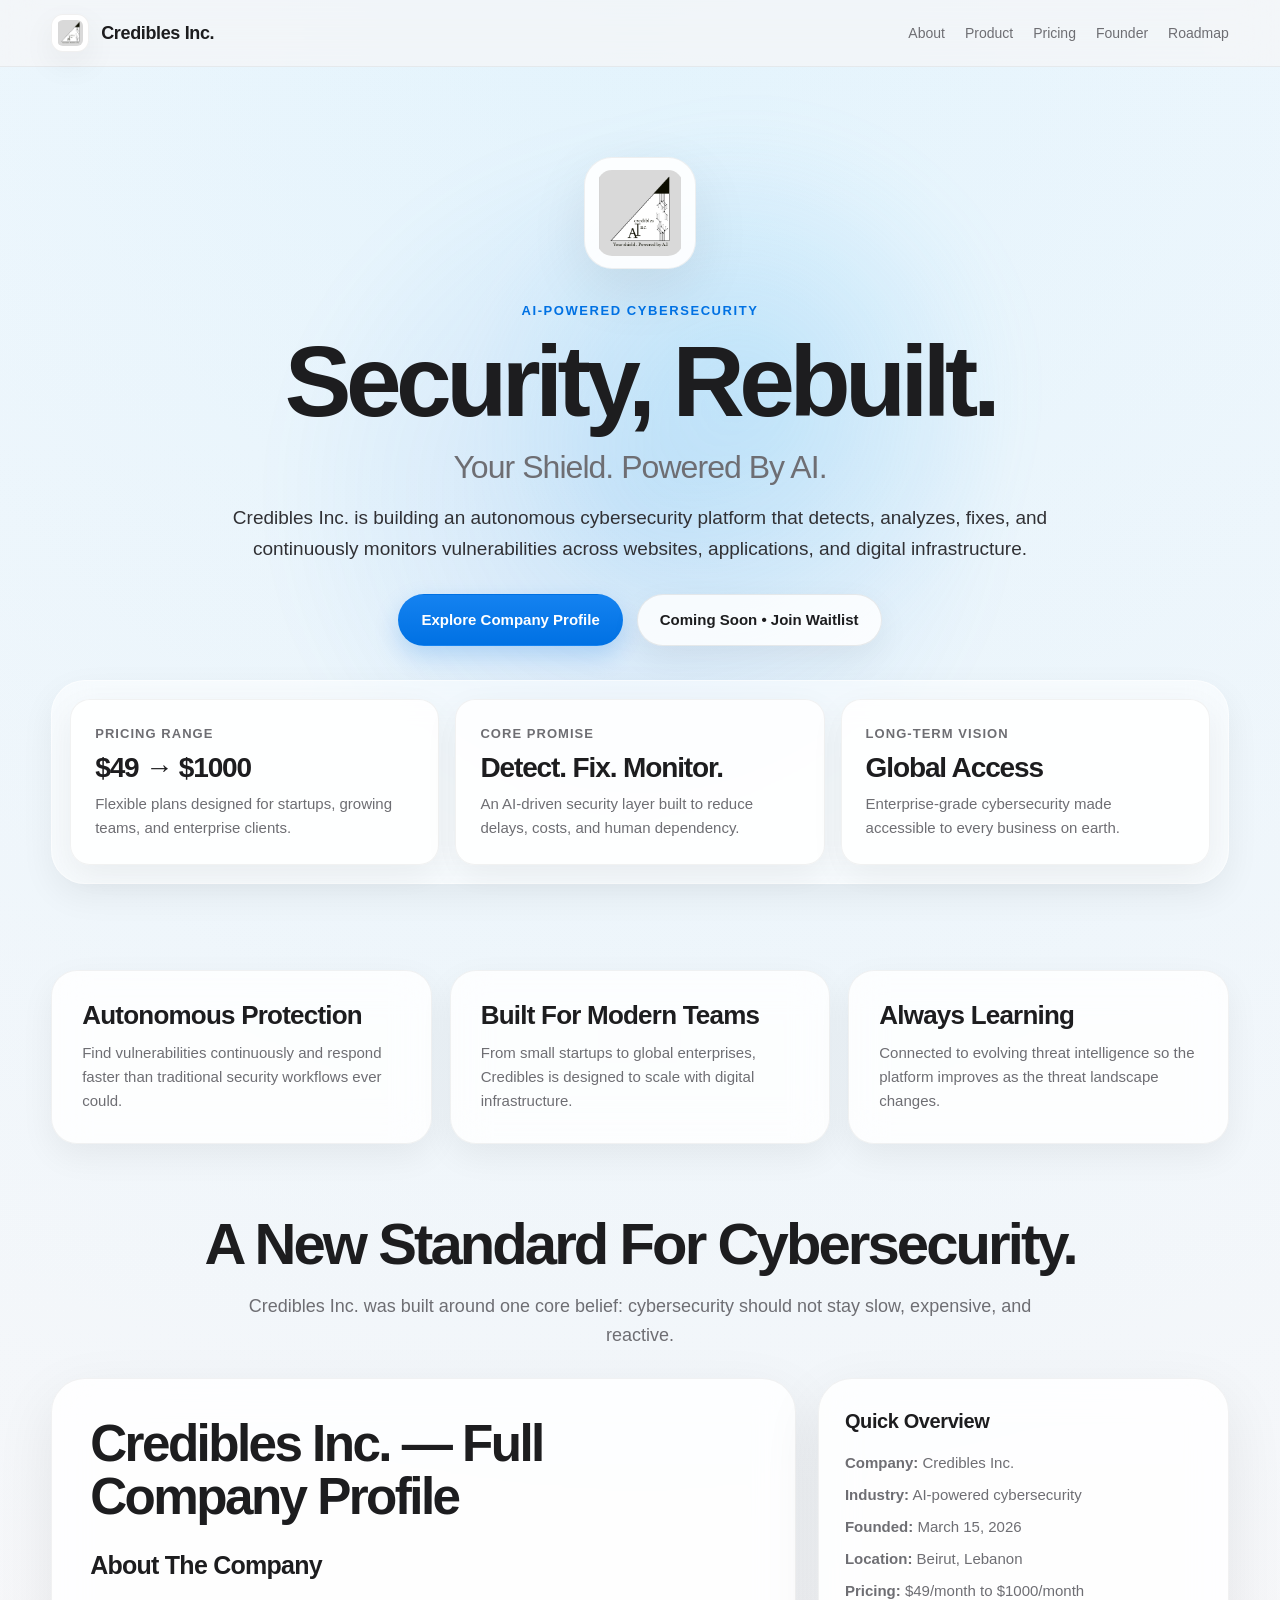
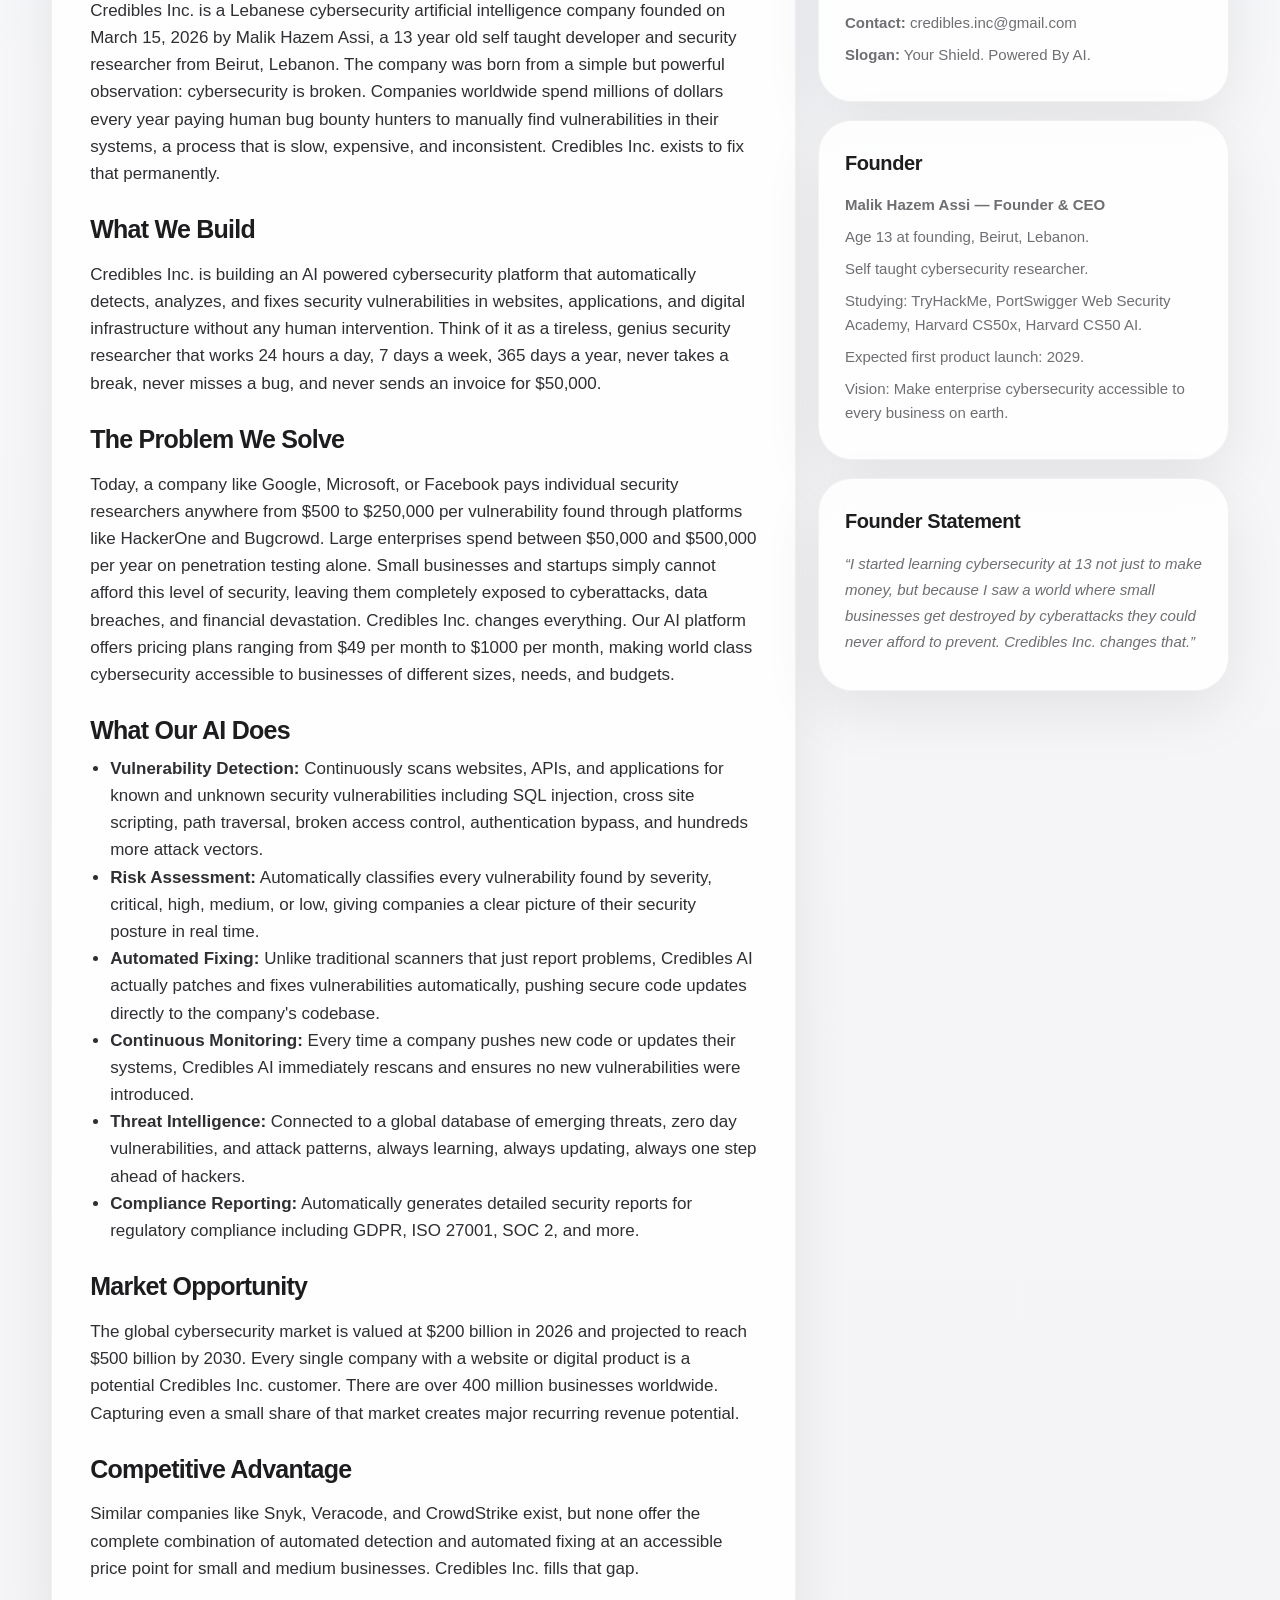
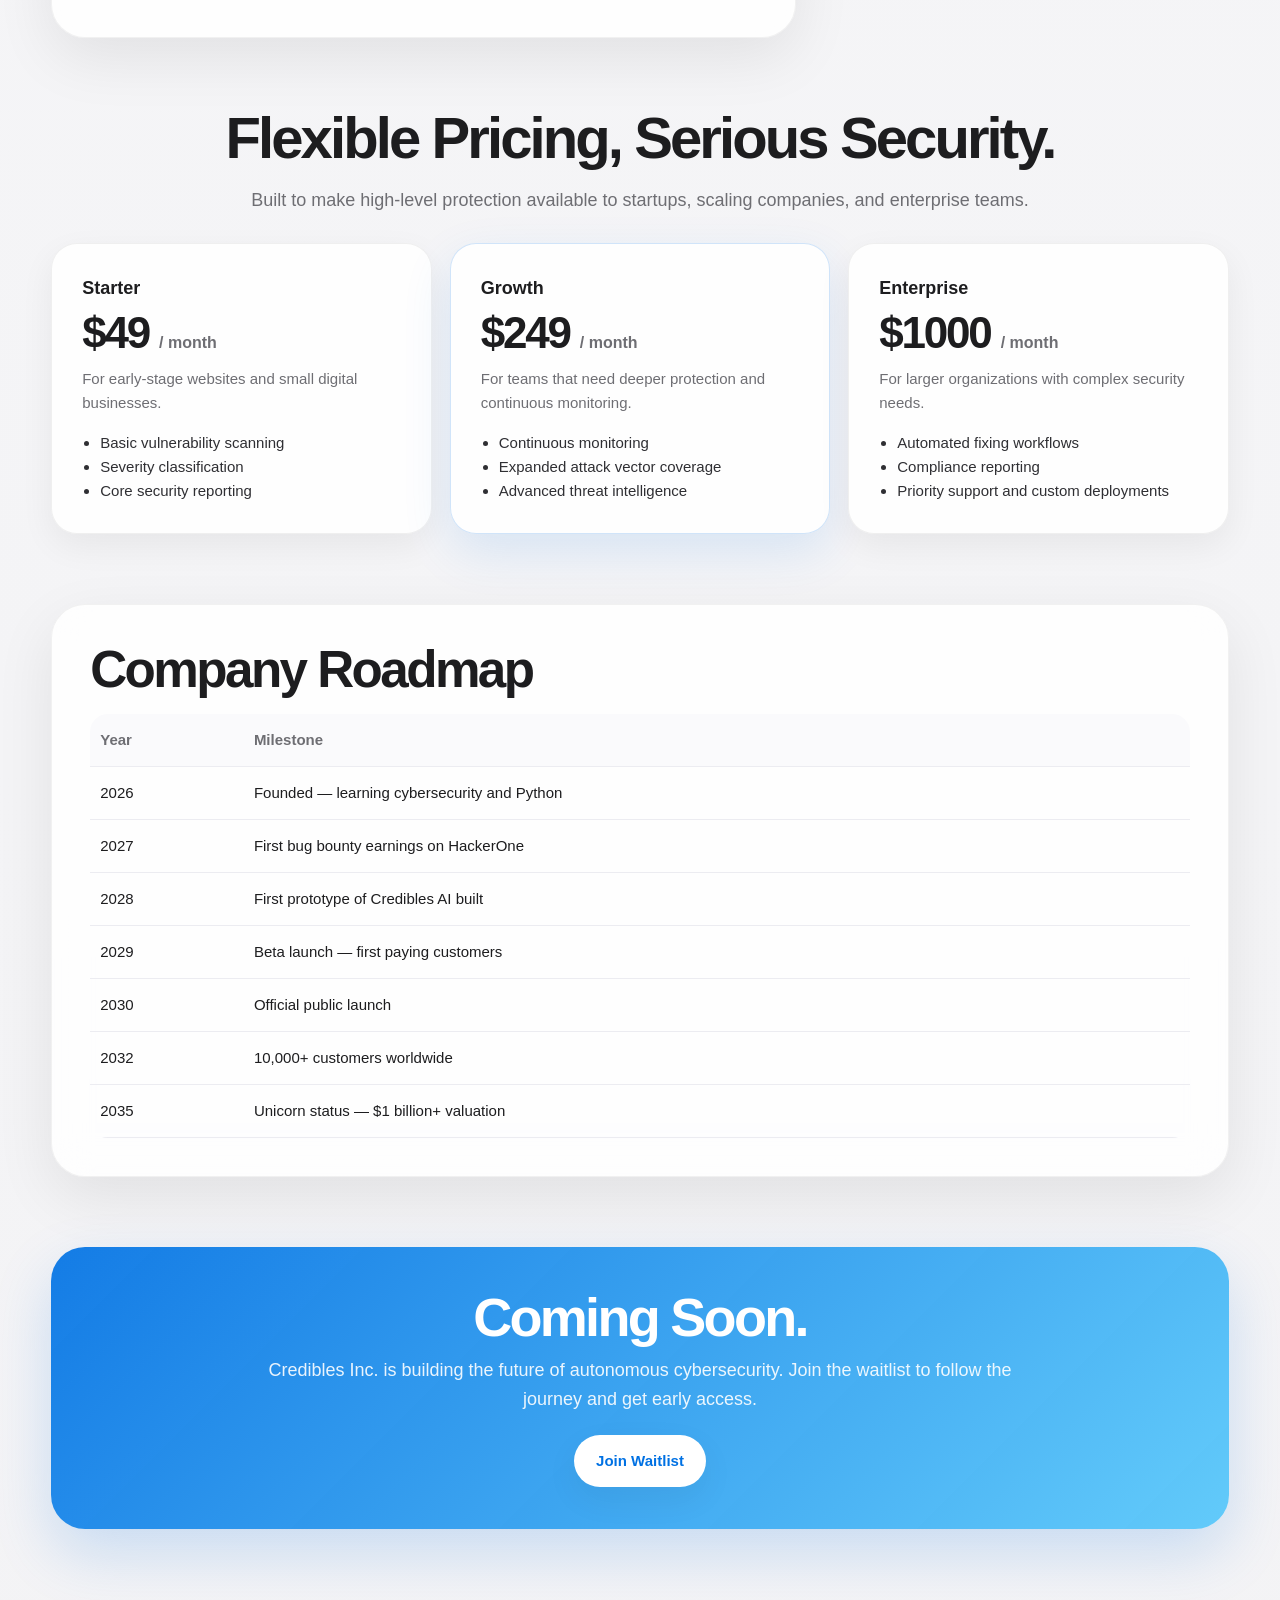
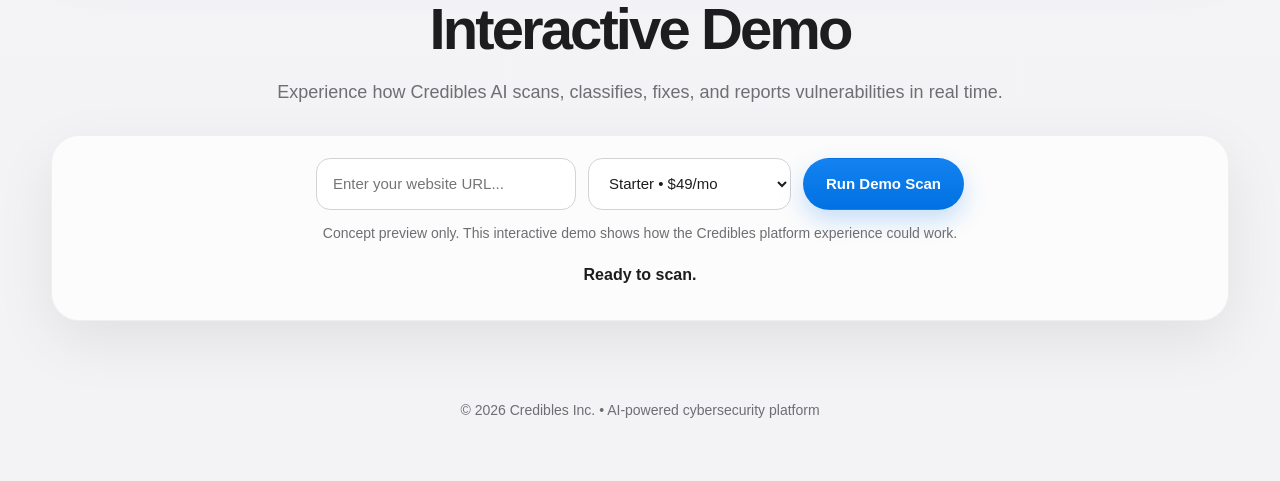
==== commit 57d95e7f: "Revert to original site Restore index.html to its pre-redesign state and remove the redesign files (" ====
--- a/index.html
+++ b/index.html
@@ -1,876 +1,1316 @@
+
+
+
 <!DOCTYPE html>
 <html lang="en">
 <head>
   <meta charset="UTF-8" />
   <meta name="viewport" content="width=device-width, initial-scale=1.0" />
   <title>Credibles Inc. | Your Shield. Powered By AI.</title>
-  <meta name="description" content="Credibles Inc. is an AI-powered cybersecurity company building autonomous vulnerability detection, analysis, and fixing for websites, apps, and digital infrastructure." />
-
-  <!-- Favicon: gold triangle mark -->
-  <link rel="icon" type="image/svg+xml" href="favicon.svg" />
-  <link rel="alternate icon" href="data:image/svg+xml,%3Csvg xmlns='http://www.w3.org/2000/svg' viewBox='0 0 100 100'%3E%3Cpolygon points='0,100 100,0 100,100' fill='%23C5A870'/%3E%3C/svg%3E" />
-
-  <!-- Open Graph / social -->
-  <meta property="og:type" content="website" />
-  <meta property="og:title" content="Credibles Inc. | Your Shield. Powered By AI." />
-  <meta property="og:description" content="An autonomous AI cybersecurity platform that detects, analyzes, fixes, and continuously monitors vulnerabilities across websites, applications, and digital infrastructure." />
-  <meta property="og:image" content="data:image/svg+xml,%3Csvg xmlns='http://www.w3.org/2000/svg' viewBox='0 0 100 100'%3E%3Crect width='100' height='100' fill='%230a0b0d'/%3E%3Cpolygon points='18,82 82,18 82,82' fill='%23C5A870'/%3E%3C/svg%3E" />
-  <meta name="twitter:card" content="summary_large_image" />
-  <meta name="twitter:title" content="Credibles Inc. | Your Shield. Powered By AI." />
-  <meta name="twitter:description" content="An autonomous AI cybersecurity platform that detects, analyzes, fixes, and continuously monitors vulnerabilities." />
-
-  <link rel="preconnect" href="https://fonts.googleapis.com" />
-  <link rel="preconnect" href="https://fonts.gstatic.com" crossorigin />
-  <link href="https://fonts.googleapis.com/css2?family=Space+Grotesk:wght@500;600;700&family=Inter:wght@400;500;600;700&display=swap" rel="stylesheet" />
-
+  <link rel="icon" type="image/png" href="favicon.png" />
+  <meta
+    name="description"
+    content="Credibles Inc. is an AI-powered cybersecurity company building autonomous vulnerability detection, analysis, and fixing for websites, apps, and digital infrastructure."
+  />
   <style>
-  :root{
-    --bg:#0a0b0d; --bg-2:#0f1113; --surface:#121418; --surface-2:#171a1f;
-    --line:#23272e; --line-2:#2d323b;
-    --text:#e9ebee; --muted:#969ca6; --muted-2:#6a707a;
-    --accent:#0071e3; --accent-2:#3b9bff; --accent-soft:rgba(0,113,227,.14);
-    --gold:#C5A870;
-    --critical:#f04438; --high:#f79009; --medium:#eab308; --low:#3b9bff; --ok:#22c55e;
-    --r-xl:22px; --r-lg:16px; --r-md:12px;
-    --max:1200px;
-    --f-display:"Space Grotesk","Inter",system-ui,sans-serif;
-    --f-sans:"Inter",system-ui,-apple-system,"Segoe UI",sans-serif;
+    .demo-shell {
+  margin-top: 20px;
+  padding: 22px;
+  border-radius: 28px;
+  background: rgba(255,255,255,0.72);
+  border: 1px solid rgba(0,0,0,0.05);
+  box-shadow: 0 20px 60px rgba(0,0,0,0.08);
+  backdrop-filter: blur(18px);
+}
+
+.demo-top {
+  text-align: center;
+  margin-bottom: 16px;
+}
+
+.demo-input-wrap {
+  display: flex;
+  gap: 12px;
+  justify-content: center;
+  flex-wrap: wrap;
+  margin-bottom: 12px;
+}
+
+.demo-input,
+.demo-select {
+  min-height: 50px;
+  padding: 0 16px;
+  border-radius: 14px;
+  border: 1px solid #d2d2d7;
+  background: white;
+  font-size: 15px;
+  color: #1d1d1f;
+}
+
+.demo-input {
+  min-width: 260px;
+}
+
+.demo-select {
+  min-width: 190px;
+}
+
+.demo-note {
+  margin: 0;
+  color: #6e6e73;
+  font-size: 14px;
+}
+
+.demo-status {
+  text-align: center;
+  font-weight: 700;
+  color: #1d1d1f;
+  margin: 18px 0 10px;
+}
+
+.demo-dashboard {
+  margin-top: 18px;
+}
+
+.demo-grid {
+  display: grid;
+  grid-template-columns: repeat(3, 1fr);
+  gap: 18px;
+  margin-bottom: 18px;
+}
+
+.demo-card {
+  background: rgba(255,255,255,0.88);
+  border-radius: 24px;
+  border: 1px solid rgba(0,0,0,0.05);
+  box-shadow: 0 12px 34px rgba(0,0,0,0.06);
+  padding: 24px;
+}
+
+.demo-label {
+  font-size: 13px;
+  font-weight: 700;
+  color: #6e6e73;
+  text-transform: uppercase;
+  letter-spacing: 0.08em;
+  margin-bottom: 8px;
+}
+
+.demo-big-number {
+  font-size: 48px;
+  line-height: 1;
+  letter-spacing: -0.05em;
+  font-weight: 800;
+  margin-bottom: 8px;
+}
+
+.demo-big-text {
+  font-size: 34px;
+  line-height: 1.05;
+  letter-spacing: -0.04em;
+  font-weight: 800;
+  margin-bottom: 8px;
+}
+
+.demo-small {
+  color: #6e6e73;
+  font-size: 14px;
+}
+
+.critical { color: #dc2626; }
+.high { color: #ea580c; }
+.medium { color: #ca8a04; }
+.low { color: #2563eb; }
+.protected { color: #16a34a; }
+
+.demo-results {
+  display: grid;
+  grid-template-columns: 1.2fr 0.8fr;
+  gap: 18px;
+}
+
+.demo-results-left,
+.demo-results-right {
+  display: flex;
+  flex-direction: column;
+  gap: 18px;
+}
+
+.vuln-card h3,
+.report-title {
+  margin: 0 0 8px;
+  font-size: 22px;
+  line-height: 1.15;
+  letter-spacing: -0.02em;
+}
+
+.vuln-header {
+  display: flex;
+  justify-content: space-between;
+  gap: 16px;
+  align-items: flex-start;
+}
+
+.vuln-meta {
+  margin: 0;
+  color: #6e6e73;
+  font-size: 15px;
+}
+
+.severity {
+  display: inline-block;
+  min-width: 82px;
+  text-align: center;
+  padding: 8px 12px;
+  border-radius: 999px;
+  font-size: 13px;
+  font-weight: 700;
+  background: #f5f5f7;
+}
+
+.vuln-actions {
+  margin-top: 16px;
+}
+
+.report-row {
+  display: flex;
+  justify-content: space-between;
+  gap: 16px;
+  padding: 10px 0;
+  border-bottom: 1px solid #ececf1;
+  font-size: 15px;
+}
+
+.report-row:last-child {
+  border-bottom: none;
+}
+
+.plan-features {
+  margin: 0;
+  padding-left: 18px;
+  color: #2f2f33;
+  font-size: 15px;
+}
+
+.final-btn {
+  margin-top: 18px;
+}
+
+@media (max-width: 1040px) {
+  .demo-grid,
+  .demo-results {
+    grid-template-columns: 1fr;
   }
-  *{box-sizing:border-box}
-  html{scroll-behavior:smooth}
-  body{
-    margin:0;background:var(--bg);color:var(--text);
-    font-family:var(--f-sans);font-size:16px;line-height:1.65;
-    -webkit-font-smoothing:antialiased;overflow-x:hidden;
-  }
-  a{color:inherit;text-decoration:none}
-  img,svg{display:block}
-  h1,h2,h3,h4{font-family:var(--f-display);font-weight:600;letter-spacing:-.02em;line-height:1.08;margin:0}
-  p{margin:0}
-  ::selection{background:var(--accent);color:#fff}
-  :focus-visible{outline:2px solid var(--accent-2);outline-offset:2px;border-radius:6px}
-  .wrap{width:min(92%,var(--max));margin:0 auto}
-  .section{padding:clamp(56px,9vw,104px) 0}
-  .eyebrow{font-family:var(--f-sans);font-size:12.5px;font-weight:700;letter-spacing:.16em;text-transform:uppercase;color:var(--accent-2)}
-  .muted{color:var(--muted)}
-  .center{text-align:center}
-
-  /* buttons */
-  .btn{display:inline-flex;align-items:center;justify-content:center;gap:9px;min-height:46px;padding:0 20px;border-radius:10px;font-weight:600;font-size:14.5px;border:1px solid transparent;cursor:pointer;transition:transform .2s ease,background .2s ease,border-color .2s ease,box-shadow .2s ease;font-family:var(--f-sans)}
-  .btn-primary{background:var(--accent);color:#fff}
-  .btn-primary:hover{background:var(--accent-2);transform:translateY(-1px)}
-  .btn-ghost{background:transparent;color:var(--text);border-color:var(--line-2)}
-  .btn-ghost:hover{border-color:var(--muted);background:var(--surface-2);transform:translateY(-1px)}
-  .btn-sm{min-height:38px;padding:0 14px;font-size:13px;border-radius:8px}
-
-  /* logo */
-  .logo{display:inline-flex;align-items:center;gap:11px;font-family:var(--f-display);font-weight:600;font-size:17px;letter-spacing:-.01em}
-  .logo-mark{width:26px;height:26px;flex:none}
-
-  /* nav */
-  .nav{position:sticky;top:0;z-index:1000;background:rgba(10,11,13,.72);backdrop-filter:blur(14px);border-bottom:1px solid var(--line)}
-  .nav-inner{display:flex;align-items:center;justify-content:space-between;gap:16px;padding:14px 0;width:min(92%,var(--max));margin:0 auto}
-  .nav-links{display:flex;align-items:center;gap:26px}
-  .nav-links a{font-size:14px;color:var(--muted);font-weight:500;transition:color .2s ease}
-  .nav-links a:hover{color:var(--text)}
-  .nav-cta{display:flex;align-items:center;gap:12px}
-  .nav-toggle{display:none;width:42px;height:42px;border:1px solid var(--line-2);border-radius:10px;background:var(--surface);color:var(--text);align-items:center;justify-content:center}
-  @media(max-width:900px){
-    .nav-links{display:none;position:absolute;top:64px;left:0;right:0;flex-direction:column;align-items:flex-start;gap:4px;padding:14px 4%;background:var(--bg-2);border-bottom:1px solid var(--line)}
-    .nav-links.open{display:flex}
-    .nav-links a{padding:10px 0;font-size:16px}
-    .nav-toggle{display:inline-flex}
-    .nav .btn-nav{display:none}
-  }
-
-  /* hero */
-  .hero{position:relative;padding:clamp(64px,11vw,120px) 0 48px;text-align:center;border-bottom:1px solid var(--line);overflow:hidden}
-  .hero::before{content:"";position:absolute;inset:-40% 0 auto 0;height:620px;background:radial-gradient(ellipse 60% 100% at 50% 0,rgba(0,113,227,.16),transparent 70%);pointer-events:none}
-  .hero>*{position:relative}
-  .badge{display:inline-flex;align-items:center;gap:8px;padding:6px 13px;border:1px solid var(--line-2);border-radius:999px;background:var(--surface);font-size:12.5px;font-weight:600;color:var(--muted);margin-bottom:22px}
-  .badge .dot{width:7px;height:7px;border-radius:50%;background:var(--ok);box-shadow:0 0 0 4px rgba(34,197,94,.14)}
-  h1.hero-h1{font-size:clamp(44px,8vw,92px);letter-spacing:-.045em;margin:6px 0 0}
-  .tagline{max-width:760px;margin:16px auto 14px;font-size:clamp(19px,2.4vw,26px);color:var(--text);font-family:var(--f-display);font-weight:500;letter-spacing:-.02em}
-  .small-desc{max-width:760px;margin:0 auto;font-size:17px;color:var(--muted)}
-  .hero-actions{display:flex;flex-direction:column;align-items:center;gap:14px;margin-top:30px}
-
-  /* waitlist form */
-  .waitlist{display:flex;gap:10px;flex-wrap:wrap;justify-content:center;width:100%;max-width:460px}
-  .waitlist input[type=email]{flex:1;min-width:200px;min-height:48px;padding:0 16px;border-radius:10px;border:1px solid var(--line-2);background:var(--surface);color:var(--text);font-size:15px;font-family:var(--f-sans)}
-  .waitlist input::placeholder{color:var(--muted-2)}
-  .waitlist .btn{min-height:48px}
-  .form-note{font-size:13px;color:var(--muted-2);margin-top:4px}
-  .form-note a{color:var(--muted);text-decoration:underline;text-underline-offset:2px}
-  .form-success{display:none;align-items:center;gap:9px;justify-content:center;color:var(--ok);font-weight:600;font-size:15px;padding:12px 16px;border:1px solid rgba(34,197,94,.3);background:rgba(34,197,94,.08);border-radius:10px;max-width:460px}
-  .form-success.on{display:flex}
-  .waitlist.hide{display:none}
-
-  /* generic cards */
-  .grid{display:grid;gap:18px}
-  .g-3{grid-template-columns:repeat(3,1fr)}
-  .g-2{grid-template-columns:repeat(2,1fr)}
-  .card{background:var(--surface);border:1px solid var(--line);border-radius:var(--r-lg);padding:26px;transition:transform .25s ease,border-color .25s ease,background .25s ease}
-  .card:hover{transform:translateY(-3px);border-color:var(--line-2);background:var(--surface-2)}
-  .card h3{font-size:19px;margin-bottom:8px}
-  .card p{font-size:14.5px;color:var(--muted)}
-  .stat-label{font-size:12px;font-weight:700;letter-spacing:.09em;text-transform:uppercase;color:var(--muted-2);margin-bottom:10px}
-  .stat-value{font-family:var(--f-display);font-size:30px;font-weight:700;letter-spacing:-.03em;margin-bottom:8px}
-  .stat-value.accent{color:var(--accent-2)}
-
-  .icon{width:40px;height:40px;border-radius:10px;display:flex;align-items:center;justify-content:center;background:var(--accent-soft);border:1px solid rgba(0,113,227,.22);color:var(--accent-2);margin-bottom:16px}
-  .icon svg{width:21px;height:21px}
-
-  .sec-head{max-width:720px;margin:0 auto clamp(34px,5vw,52px)}
-  .sec-head.center{text-align:center}
-  .section-title{font-size:clamp(30px,4.4vw,50px);letter-spacing:-.04em;margin:0 0 14px}
-  .section-subtitle{color:var(--muted);font-size:17.5px;margin:0}
-
-  /* problem big numbers */
-  .bignum-grid{display:grid;grid-template-columns:repeat(3,1fr);gap:18px;margin-bottom:28px}
-  .bignum{background:var(--surface);border:1px solid var(--line);border-radius:var(--r-lg);padding:28px}
-  .bignum .n{font-family:var(--f-display);font-size:clamp(30px,4vw,44px);font-weight:700;letter-spacing:-.04em;line-height:1}
-  .bignum .n.accent{color:var(--accent-2)}
-  .bignum .l{color:var(--muted);font-size:14px;margin-top:10px}
-  .prose{max-width:860px;margin:0 auto;color:var(--muted);font-size:17px}
-  .prose.text{color:#c5c9cf}
-
-  /* about split */
-  .split{display:grid;grid-template-columns:1.5fr .9fr;gap:22px;align-items:start}
-  .panel{background:var(--surface);border:1px solid var(--line);border-radius:var(--r-xl);padding:clamp(24px,3vw,38px)}
-  .panel h2{font-size:clamp(26px,3vw,38px);letter-spacing:-.035em;margin:0 0 14px}
-  .panel h3{font-size:20px;margin:26px 0 8px;color:var(--text)}
-  .panel h3:first-of-type{margin-top:0}
-  .panel p{color:#c5c9cf;font-size:16px}
-  .ownership{margin-top:14px;padding:14px 16px;border-left:2px solid var(--gold);background:rgba(197,168,112,.07);border-radius:0 10px 10px 0;color:#d7dade;font-size:15.5px}
-  .sidecol{display:flex;flex-direction:column;gap:18px}
-  .side{background:var(--surface);border:1px solid var(--line);border-radius:var(--r-lg);padding:24px}
-  .side h3{font-size:16px;margin:0 0 12px}
-  .side p{margin:7px 0;color:var(--muted);font-size:14.5px}
-  .side p strong{color:var(--text);font-weight:600}
-  .quote-side{font-style:italic;color:#d7dade;font-size:15.5px;line-height:1.7;border-left:2px solid var(--accent);padding-left:14px}
-
-  /* feature list -> within about we convert the 6 AI items to cards below */
-  .feat h3{font-size:17px;margin:0 0 7px}
-  .feat p{font-size:14.5px;color:var(--muted)}
-  .feat .k{color:var(--text);font-weight:600}
-
-  /* comparison table */
-  .cmp-wrap{overflow-x:auto;border:1px solid var(--line);border-radius:var(--r-lg);background:var(--surface)}
-  table.cmp{width:100%;border-collapse:collapse;min-width:560px;font-size:14.5px}
-  table.cmp th,table.cmp td{padding:15px 16px;text-align:left;border-bottom:1px solid var(--line)}
-  table.cmp thead th{font-family:var(--f-display);font-weight:600;color:var(--muted);font-size:14px;background:var(--bg-2)}
-  table.cmp thead th.us{color:var(--accent-2)}
-  table.cmp tbody tr:last-child td{border-bottom:none}
-  table.cmp td.feat-name{color:var(--text);font-weight:500}
-  .yes{color:var(--ok);font-weight:700}
-  .no{color:var(--muted-2)}
-  .cmp-cap{color:var(--muted);font-size:14px;margin-top:14px;max-width:860px}
-
-  /* pricing */
-  .pricing-grid{display:grid;grid-template-columns:repeat(4,1fr);gap:16px}
-  .price{background:var(--surface);border:1px solid var(--line);border-radius:var(--r-lg);padding:26px;display:flex;flex-direction:column}
-  .price.featured{border-color:rgba(0,113,227,.5);box-shadow:0 0 0 1px rgba(0,113,227,.25),0 20px 50px -24px rgba(0,113,227,.5)}
-  .price-tag{align-self:flex-start;font-size:11px;font-weight:700;letter-spacing:.08em;text-transform:uppercase;color:var(--accent-2);background:var(--accent-soft);border:1px solid rgba(0,113,227,.3);padding:4px 9px;border-radius:999px;margin-bottom:12px}
-  .price-name{font-family:var(--f-display);font-weight:600;font-size:17px;margin-bottom:6px}
-  .price-amt{font-family:var(--f-display);font-size:38px;font-weight:700;letter-spacing:-.04em;line-height:1}
-  .price-amt span{font-size:14px;font-weight:500;color:var(--muted);letter-spacing:0}
-  .price-desc{color:var(--muted);font-size:14px;margin:12px 0 16px;min-height:40px}
-  .price ul{list-style:none;margin:0 0 20px;padding:0;display:flex;flex-direction:column;gap:10px}
-  .price li{display:flex;gap:9px;align-items:flex-start;font-size:14px;color:#cdd1d7}
-  .price li svg{width:16px;height:16px;flex:none;margin-top:3px;color:var(--accent-2)}
-  .price .inc{font-size:12.5px;color:var(--muted-2);margin:-4px 0 12px}
-  .price .btn{margin-top:auto}
-
-  /* roadmap timeline */
-  .timeline{max-width:760px;margin:0 auto;position:relative;padding-left:30px}
-  .timeline::before{content:"";position:absolute;left:7px;top:6px;bottom:6px;width:2px;background:var(--line-2)}
-  .tl-item{position:relative;padding:0 0 26px 22px}
-  .tl-item:last-child{padding-bottom:0}
-  .tl-item::before{content:"";position:absolute;left:-30px;top:3px;width:16px;height:16px;border-radius:50%;background:var(--bg);border:2px solid var(--accent);box-shadow:0 0 0 4px rgba(0,113,227,.12)}
-  .tl-year{font-family:var(--f-display);font-weight:700;font-size:15px;color:var(--accent-2);letter-spacing:.02em}
-  .tl-text{color:#c5c9cf;font-size:15.5px;margin-top:3px}
-
-  /* founder */
-  .founder-card{background:var(--surface);border:1px solid var(--line);border-radius:var(--r-xl);padding:clamp(28px,4vw,48px);max-width:960px;margin:0 auto;display:grid;grid-template-columns:1fr .85fr;gap:30px;align-items:center}
-  .founder-quote{font-family:var(--f-display);font-weight:500;font-size:clamp(20px,2.4vw,28px);line-height:1.4;letter-spacing:-.02em;color:#fff}
-  .founder-quote .mark{color:var(--gold);font-size:40px;line-height:0;vertical-align:-4px;margin-right:4px}
-  .founder-by{margin-top:18px;color:var(--muted);font-size:15px}
-  .founder-by strong{color:var(--text)}
-  .founder-facts{border-left:1px solid var(--line);padding-left:28px}
-  .founder-facts p{margin:8px 0;font-size:14.5px;color:var(--muted)}
-  .founder-facts p strong{color:var(--text);font-weight:600}
-  @media(max-width:760px){.founder-card{grid-template-columns:1fr}.founder-facts{border-left:none;border-top:1px solid var(--line);padding-left:0;padding-top:22px}}
-
-  /* final cta */
-  .cta-band{background:linear-gradient(180deg,var(--surface-2),var(--surface));border:1px solid var(--line-2);border-radius:var(--r-xl);padding:clamp(34px,5vw,62px);text-align:center;position:relative;overflow:hidden}
-  .cta-band::before{content:"";position:absolute;inset:auto 0 -60% 0;height:400px;background:radial-gradient(ellipse 50% 100% at 50% 100%,rgba(0,113,227,.2),transparent 70%)}
-  .cta-band>*{position:relative}
-  .cta-band h2{font-size:clamp(30px,4.4vw,50px);letter-spacing:-.04em;margin:0 0 12px}
-  .cta-band p{max-width:640px;margin:0 auto 24px;color:var(--muted);font-size:17px}
-  .cta-band .waitlist,.cta-band .form-success{margin:0 auto}
-
-  /* footer */
-  .footer{border-top:1px solid var(--line);padding:48px 0 40px;margin-top:40px}
-  .footer-top{display:flex;justify-content:space-between;align-items:flex-start;gap:28px;flex-wrap:wrap;margin-bottom:28px}
-  .footer-links{display:flex;gap:22px;flex-wrap:wrap}
-  .footer-links a{color:var(--muted);font-size:14px}
-  .footer-links a:hover{color:var(--text)}
-  .footer .part{color:var(--gold);font-size:14px;margin-top:8px;font-weight:500}
-  .footer .contact{color:var(--muted);font-size:14px;margin-top:8px}
-  .footer .contact a{color:var(--accent-2)}
-  .footer-bottom{border-top:1px solid var(--line);padding-top:22px;color:var(--muted-2);font-size:13.5px}
-
-  /* reveal */
-  .reveal{opacity:0;transform:translateY(22px);transition:opacity .7s ease,transform .7s ease}
-  .reveal.visible{opacity:1;transform:none}
-
-  /* ===== DEMO (dark) ===== */
-  .demo-shell{margin-top:18px;padding:22px;border-radius:var(--r-xl);background:var(--surface);border:1px solid var(--line)}
-  .demo-top{text-align:center;margin-bottom:14px}
-  .demo-input-wrap{display:flex;gap:10px;justify-content:center;flex-wrap:wrap;margin-bottom:12px}
-  .demo-input,.demo-select{min-height:48px;padding:0 14px;border-radius:10px;border:1px solid var(--line-2);background:var(--bg-2);font-size:15px;color:var(--text);font-family:var(--f-sans)}
-  .demo-input{min-width:260px}.demo-select{min-width:200px;cursor:pointer}
-  .demo-note{margin:0;color:var(--muted-2);font-size:13.5px}
-  .demo-status{text-align:center;font-weight:600;color:var(--muted);margin:16px 0 10px;font-size:14.5px}
-  .demo-grid{display:grid;grid-template-columns:repeat(3,1fr);gap:16px;margin-bottom:16px}
-  .demo-card{background:var(--bg-2);border-radius:var(--r-lg);border:1px solid var(--line);padding:22px}
-  .demo-label{font-size:12px;font-weight:700;color:var(--muted-2);text-transform:uppercase;letter-spacing:.08em;margin-bottom:8px}
-  .demo-big-number{font-family:var(--f-display);font-size:44px;line-height:1;letter-spacing:-.05em;font-weight:700;margin-bottom:6px}
-  .demo-big-text{font-family:var(--f-display);font-size:30px;line-height:1.05;letter-spacing:-.04em;font-weight:700;margin-bottom:6px}
-  .demo-small{color:var(--muted-2);font-size:13.5px}
-  .critical{color:var(--critical)}.high{color:var(--high)}.medium{color:var(--medium)}.low{color:var(--low)}.protected{color:var(--ok)}.low-risk{color:var(--ok)}.medium-risk{color:var(--medium)}
-  .demo-results{display:grid;grid-template-columns:1.2fr .8fr;gap:16px}
-  .demo-results-left,.demo-results-right{display:flex;flex-direction:column;gap:14px}
-  .vuln-card h3,.report-title{margin:0 0 7px;font-size:19px;letter-spacing:-.02em;font-family:var(--f-display);font-weight:600}
-  .vuln-header{display:flex;justify-content:space-between;gap:14px;align-items:flex-start}
-  .vuln-meta{margin:0;color:var(--muted);font-size:14px}
-  .severity{display:inline-block;min-width:78px;text-align:center;padding:6px 11px;border-radius:999px;font-size:12px;font-weight:700;background:var(--surface-2);border:1px solid var(--line-2)}
-  .severity.critical{color:var(--critical);border-color:rgba(240,68,56,.35)}
-  .severity.high{color:var(--high);border-color:rgba(247,144,9,.35)}
-  .severity.medium{color:var(--medium);border-color:rgba(234,179,8,.35)}
-  .severity.low{color:var(--low);border-color:rgba(59,155,255,.35)}
-  .vuln-actions{margin-top:14px}
-  .report-row{display:flex;justify-content:space-between;gap:16px;padding:9px 0;border-bottom:1px solid var(--line);font-size:14.5px;color:var(--muted)}
-  .report-row:last-child{border-bottom:none}
-  .report-row strong{color:var(--text);font-weight:600}
-  .plan-features{margin:0;padding-left:18px;color:#cdd1d7;font-size:14.5px}
-  .plan-features li{margin:6px 0}
-  .final-btn{margin-top:16px;width:100%}
-  @media(max-width:1040px){.demo-grid,.demo-results{grid-template-columns:1fr}}
-
-  /* responsive */
-  @media(max-width:980px){
-    .split{grid-template-columns:1fr}
-    .pricing-grid{grid-template-columns:repeat(2,1fr)}
-    .g-3,.bignum-grid{grid-template-columns:1fr}
-  }
-  @media(max-width:620px){
-    .g-3,.g-2,.bignum-grid{grid-template-columns:1fr}
-    .pricing-grid{grid-template-columns:1fr}
-  }
-  @media(prefers-reduced-motion:reduce){
-    *{animation:none!important;transition:none!important;scroll-behavior:auto!important}
-    .reveal{opacity:1;transform:none}
-  }
+}
+    :root {
+      --bg: #f5f5f7;
+      --bg-2: #ffffff;
+      --text: #1d1d1f;
+      --muted: #6e6e73;
+      --line: #d2d2d7;
+      --accent: #0071e3;
+      --accent-soft: #5ac8fa;
+      --card: rgba(255, 255, 255, 0.82);
+      --shadow: 0 20px 60px rgba(0, 0, 0, 0.08);
+      --shadow-soft: 0 12px 34px rgba(0, 0, 0, 0.06);
+      --radius-xl: 34px;
+      --radius-lg: 26px;
+      --radius-md: 20px;
+      --max: 1240px;
+    }
+
+    * {
+      box-sizing: border-box;
+    }
+
+    html {
+      scroll-behavior: smooth;
+    }
+
+    body {
+      margin: 0;
+      font-family: -apple-system, BlinkMacSystemFont, "SF Pro Display", "Segoe UI", Arial, sans-serif;
+      background:
+        radial-gradient(circle at top center, rgba(90, 200, 250, 0.15), transparent 34%),
+        linear-gradient(180deg, #fbfbfd 0%, #f5f5f7 50%, #f3f3f5 100%);
+      color: var(--text);
+      line-height: 1.6;
+      overflow-x: hidden;
+    }
+
+    a {
+      color: inherit;
+    }
+
+    .wrap {
+      width: min(92%, var(--max));
+      margin: 0 auto;
+    }
+
+    .nav {
+      position: sticky;
+      top: 0;
+      z-index: 1000;
+      backdrop-filter: blur(18px);
+      background: rgba(245, 245, 247, 0.72);
+      border-bottom: 1px solid rgba(0, 0, 0, 0.05);
+    }
+
+    .nav-inner {
+      width: min(92%, var(--max));
+      margin: 0 auto;
+      display: flex;
+      justify-content: space-between;
+      align-items: center;
+      padding: 14px 0;
+      gap: 16px;
+    }
+
+    .brand {
+      display: flex;
+      align-items: center;
+      gap: 12px;
+      font-weight: 700;
+      font-size: 18px;
+      letter-spacing: -0.02em;
+    }
+
+    .brand img {
+      width: 38px;
+      height: 38px;
+      object-fit: contain;
+      border-radius: 12px;
+      background: white;
+      padding: 5px;
+      border: 1px solid rgba(0, 0, 0, 0.06);
+      box-shadow: var(--shadow-soft);
+    }
+
+    .nav-links {
+      display: flex;
+      align-items: center;
+      gap: 20px;
+      flex-wrap: wrap;
+    }
+
+    .nav-links a {
+      text-decoration: none;
+      color: var(--muted);
+      font-size: 14px;
+      font-weight: 500;
+      transition: 0.2s ease;
+    }
+
+    .nav-links a:hover {
+      color: var(--text);
+    }
+
+    .hero {
+      padding: 90px 0 56px;
+      text-align: center;
+      position: relative;
+      isolation: isolate;
+    }
+
+    .hero::before {
+      content: "";
+      position: absolute;
+      left: 50%;
+      top: -120px;
+      transform: translateX(-50%);
+      width: 1100px;
+      height: 1100px;
+      background:
+        radial-gradient(circle, rgba(0, 113, 227, 0.12), transparent 48%),
+        radial-gradient(circle at 60% 40%, rgba(90, 200, 250, 0.18), transparent 30%);
+      filter: blur(20px);
+      pointer-events: none;
+      z-index: -1;
+    }
+
+    .hero-logo {
+      width: 112px;
+      height: 112px;
+      object-fit: contain;
+      border-radius: 28px;
+      background: rgba(255, 255, 255, 0.9);
+      padding: 12px;
+      border: 1px solid rgba(0, 0, 0, 0.06);
+      box-shadow: var(--shadow);
+      opacity: 0;
+      transform: translateY(18px);
+      animation: fadeUp 0.8s ease forwards;
+    }
+
+    .eyebrow {
+      margin: 24px 0 12px;
+      font-size: 13px;
+      font-weight: 700;
+      letter-spacing: 0.12em;
+      text-transform: uppercase;
+      color: var(--accent);
+      opacity: 0;
+      transform: translateY(18px);
+      animation: fadeUp 0.8s ease 0.1s forwards;
+    }
+
+    h1 {
+      margin: 0;
+      font-size: clamp(52px, 8vw, 100px);
+      line-height: 0.96;
+      letter-spacing: -0.055em;
+      font-weight: 800;
+      opacity: 0;
+      transform: translateY(18px);
+      animation: fadeUp 0.8s ease 0.18s forwards;
+    }
+
+    .tagline {
+      max-width: 880px;
+      margin: 18px auto 16px;
+      font-size: clamp(22px, 2.5vw, 34px);
+      line-height: 1.25;
+      color: var(--muted);
+      letter-spacing: -0.03em;
+      opacity: 0;
+      transform: translateY(18px);
+      animation: fadeUp 0.8s ease 0.26s forwards;
+    }
+
+    .small-desc {
+      max-width: 850px;
+      margin: 0 auto;
+      font-size: 19px;
+      color: #313135;
+      opacity: 0;
+      transform: translateY(18px);
+      animation: fadeUp 0.8s ease 0.34s forwards;
+    }
+
+    .hero-actions {
+      display: flex;
+      justify-content: center;
+      gap: 14px;
+      flex-wrap: wrap;
+      margin-top: 30px;
+      opacity: 0;
+      transform: translateY(18px);
+      animation: fadeUp 0.8s ease 0.42s forwards;
+    }
+
+    .btn {
+      display: inline-flex;
+      align-items: center;
+      justify-content: center;
+      gap: 8px;
+      min-height: 52px;
+      padding: 0 22px;
+      border-radius: 999px;
+      text-decoration: none;
+      font-size: 15px;
+      font-weight: 700;
+      transition: 0.25s ease;
+      border: 1px solid transparent;
+    }
+
+    .btn-primary {
+      background: linear-gradient(180deg, #1482f0 0%, #0071e3 100%);
+      color: white;
+      box-shadow: 0 10px 24px rgba(0, 113, 227, 0.22);
+    }
+
+    .btn-primary:hover {
+      transform: translateY(-2px);
+      box-shadow: 0 16px 32px rgba(0, 113, 227, 0.25);
+    }
+
+    .btn-secondary {
+      background: rgba(255, 255, 255, 0.82);
+      color: var(--text);
+      border-color: rgba(0, 0, 0, 0.08);
+      box-shadow: var(--shadow-soft);
+    }
+
+    .btn-secondary:hover {
+      transform: translateY(-2px);
+      box-shadow: var(--shadow);
+    }
+
+    .section {
+      padding: 30px 0 40px;
+    }
+
+    .hero-panel {
+      margin-top: 34px;
+      padding: 18px;
+      border-radius: var(--radius-xl);
+      background: rgba(255, 255, 255, 0.5);
+      border: 1px solid rgba(255, 255, 255, 0.55);
+      box-shadow: var(--shadow-soft);
+      backdrop-filter: blur(18px);
+      opacity: 0;
+      transform: translateY(18px);
+      animation: fadeUp 0.8s ease 0.5s forwards;
+    }
+
+    .hero-panel-inner {
+      display: grid;
+      grid-template-columns: repeat(3, 1fr);
+      gap: 16px;
+    }
+
+    .stat {
+      background: rgba(255, 255, 255, 0.86);
+      border-radius: var(--radius-md);
+      padding: 24px;
+      border: 1px solid rgba(0, 0, 0, 0.05);
+      box-shadow: var(--shadow-soft);
+      text-align: left;
+    }
+
+    .stat-label {
+      font-size: 13px;
+      font-weight: 700;
+      color: var(--muted);
+      text-transform: uppercase;
+      letter-spacing: 0.08em;
+      margin-bottom: 8px;
+    }
+
+    .stat-value {
+      font-size: 28px;
+      font-weight: 800;
+      letter-spacing: -0.04em;
+      line-height: 1.1;
+      margin-bottom: 8px;
+    }
+
+    .stat p {
+      margin: 0;
+      font-size: 15px;
+      color: var(--muted);
+    }
+
+    .cards-3 {
+      display: grid;
+      grid-template-columns: repeat(3, 1fr);
+      gap: 18px;
+    }
+
+    .card {
+      background: var(--card);
+      border: 1px solid rgba(0, 0, 0, 0.05);
+      border-radius: var(--radius-lg);
+      box-shadow: var(--shadow-soft);
+      backdrop-filter: blur(18px);
+      padding: 30px;
+    }
+
+    .card h3 {
+      margin: 0 0 10px;
+      font-size: 26px;
+      line-height: 1.15;
+      letter-spacing: -0.03em;
+    }
+
+    .card p {
+      margin: 0;
+      font-size: 15px;
+      color: var(--muted);
+    }
+
+    .section-title {
+      margin: 0 0 18px;
+      text-align: center;
+      font-size: clamp(34px, 5vw, 58px);
+      line-height: 1.04;
+      letter-spacing: -0.05em;
+    }
+
+    .section-subtitle {
+      max-width: 820px;
+      margin: 0 auto 28px;
+      text-align: center;
+      color: var(--muted);
+      font-size: 18px;
+    }
+
+    .split {
+      display: grid;
+      grid-template-columns: 1.45fr 0.8fr;
+      gap: 22px;
+      align-items: start;
+    }
+
+    .content,
+    .side {
+      background: rgba(255, 255, 255, 0.84);
+      border: 1px solid rgba(0, 0, 0, 0.05);
+      border-radius: var(--radius-xl);
+      box-shadow: var(--shadow);
+      backdrop-filter: blur(18px);
+    }
+
+    .content {
+      padding: 38px;
+    }
+
+    .content h2 {
+      margin: 0 0 18px;
+      font-size: clamp(34px, 4vw, 52px);
+      line-height: 1.04;
+      letter-spacing: -0.05em;
+    }
+
+    .content h3 {
+      margin: 28px 0 10px;
+      font-size: 25px;
+      line-height: 1.15;
+      letter-spacing: -0.03em;
+    }
+
+    .content p,
+    .content li {
+      font-size: 17px;
+      color: #2f2f33;
+    }
+
+    .content ul {
+      padding-left: 20px;
+      margin: 10px 0 0;
+    }
+
+    .sidebar {
+      display: flex;
+      flex-direction: column;
+      gap: 18px;
+    }
+
+    .side {
+      padding: 26px;
+    }
+
+    .side h3 {
+      margin: 0 0 14px;
+      font-size: 20px;
+      letter-spacing: -0.02em;
+    }
+
+    .side p {
+      margin: 8px 0;
+      color: var(--muted);
+      font-size: 15px;
+    }
+
+    .quote {
+      margin: 0;
+      font-size: 18px;
+      line-height: 1.75;
+      color: var(--text);
+      font-style: italic;
+    }
+
+    .pricing-grid {
+      display: grid;
+      grid-template-columns: repeat(3, 1fr);
+      gap: 18px;
+    }
+
+    .pricing-card {
+      background: rgba(255, 255, 255, 0.88);
+      border-radius: var(--radius-lg);
+      border: 1px solid rgba(0, 0, 0, 0.06);
+      box-shadow: var(--shadow-soft);
+      padding: 30px;
+      text-align: left;
+    }
+
+    .pricing-card.featured {
+      border: 1px solid rgba(0, 113, 227, 0.18);
+      box-shadow: 0 18px 50px rgba(0, 113, 227, 0.12);
+    }
+
+    .pricing-name {
+      font-size: 18px;
+      font-weight: 700;
+      margin-bottom: 8px;
+    }
+
+    .pricing-price {
+      font-size: 44px;
+      line-height: 1;
+      letter-spacing: -0.05em;
+      font-weight: 800;
+      margin-bottom: 12px;
+    }
+
+    .pricing-price span {
+      font-size: 16px;
+      font-weight: 600;
+      color: var(--muted);
+      letter-spacing: 0;
+    }
+
+    .pricing-card p {
+      margin: 0 0 16px;
+      color: var(--muted);
+      font-size: 15px;
+    }
+
+    .pricing-card ul {
+      margin: 0;
+      padding-left: 18px;
+      color: #2f2f33;
+      font-size: 15px;
+    }
+
+    .roadmap {
+      width: 100%;
+      border-collapse: collapse;
+      margin-top: 14px;
+      overflow: hidden;
+      border-radius: 18px;
+    }
+
+    .roadmap th,
+    .roadmap td {
+      padding: 14px 10px;
+      text-align: left;
+      border-bottom: 1px solid #ececf1;
+      font-size: 15px;
+      vertical-align: top;
+    }
+
+    .roadmap th {
+      background: #fafafc;
+      color: var(--muted);
+      font-weight: 700;
+    }
+
+    .cta-band {
+      padding: 42px;
+      border-radius: var(--radius-xl);
+      background:
+        linear-gradient(135deg, rgba(0, 113, 227, 0.92), rgba(90, 200, 250, 0.95));
+      color: white;
+      box-shadow: 0 24px 60px rgba(0, 113, 227, 0.18);
+      text-align: center;
+    }
+
+    .cta-band h2 {
+      margin: 0 0 10px;
+      font-size: clamp(32px, 5vw, 54px);
+      line-height: 1.05;
+      letter-spacing: -0.05em;
+    }
+
+    .cta-band p {
+      margin: 0 auto 22px;
+      max-width: 760px;
+      font-size: 18px;
+      color: rgba(255, 255, 255, 0.9);
+    }
+
+    .cta-band .btn-secondary {
+      background: white;
+      color: var(--accent);
+      border: none;
+    }
+
+    .footer {
+      text-align: center;
+      padding: 38px 0 60px;
+      color: var(--muted);
+      font-size: 14px;
+    }
+
+    .reveal {
+      opacity: 0;
+      transform: translateY(24px);
+      transition: opacity 0.8s ease, transform 0.8s ease;
+    }
+
+    .reveal.visible {
+      opacity: 1;
+      transform: translateY(0);
+    }
+
+    @keyframes fadeUp {
+      to {
+        opacity: 1;
+        transform: translateY(0);
+      }
+    }
+
+    @media (max-width: 1040px) {
+      .hero-panel-inner,
+      .cards-3,
+      .pricing-grid,
+      .split {
+        grid-template-columns: 1fr;
+      }
+
+      .nav-inner {
+        flex-direction: column;
+        align-items: flex-start;
+      }
+    }
+
+    @media (max-width: 640px) {
+      .content,
+      .side,
+      .card,
+      .pricing-card,
+      .stat {
+        padding: 22px;
+      }
+
+      .small-desc,
+      .section-subtitle,
+      .cta-band p {
+        font-size: 16px;
+      }
+
+      .content p,
+      .content li {
+        font-size: 16px;
+      }
+    }
   </style>
 </head>
 <body>
-
-  <!-- NAV -->
   <nav class="nav">
     <div class="nav-inner">
-      <a class="logo" href="#top" aria-label="Credibles Inc. home">
-        <svg class="logo-mark" viewBox="0 0 100 100" aria-hidden="true"><polygon points="0,100 100,0 100,100" fill="#C5A870"/></svg>
+      <div class="brand">
+        <img src="favicon.png" alt="Credibles logo" />
         <span>Credibles Inc.</span>
-      </a>
-      <div class="nav-links" id="navLinks">
+      </div>
+      <div class="nav-links">
         <a href="#about">About</a>
         <a href="#product">Product</a>
         <a href="#pricing">Pricing</a>
+        <a href="#founder">Founder</a>
         <a href="#roadmap">Roadmap</a>
-        <a href="#founder">Founder</a>
-      </div>
-      <div class="nav-cta">
-        <a href="#waitlist" class="btn btn-primary btn-sm btn-nav">Join Waitlist</a>
-        <button class="nav-toggle" id="navToggle" aria-label="Toggle menu" aria-expanded="false">
-          <svg width="20" height="20" viewBox="0 0 24 24" fill="none" stroke="currentColor" stroke-width="2" stroke-linecap="round"><line x1="4" y1="7" x2="20" y2="7"/><line x1="4" y1="12" x2="20" y2="12"/><line x1="4" y1="17" x2="20" y2="17"/></svg>
-        </button>
       </div>
     </div>
   </nav>
 
-  <!-- HERO -->
-  <header class="hero" id="top">
-    <div class="wrap">
-      <span class="badge"><span class="dot"></span> Coming Soon</span>
-      <div class="eyebrow">AI-Powered Cybersecurity</div>
-      <h1 class="hero-h1">Security, Rebuilt.</h1>
-      <p class="tagline">Your Shield. Powered By AI.</p>
-      <p class="small-desc">Credibles Inc. is building an autonomous cybersecurity platform that detects, analyzes, fixes, and continuously monitors vulnerabilities across websites, applications, and digital infrastructure.</p>
-      <div class="hero-actions" id="waitlist">
-        <form class="waitlist" action="https://formspree.io/f/YOUR_FORM_ID" method="POST" novalidate>
-          <input type="email" name="email" placeholder="you@company.com" required aria-label="Email address" autocomplete="email" />
-          <button type="submit" class="btn btn-primary">Join Waitlist</button>
-        </form>
-        <div class="form-success" role="status"><svg width="16" height="16" viewBox="0 0 24 24" fill="none" stroke="currentColor" stroke-width="2.4" stroke-linecap="round" stroke-linejoin="round"><polyline points="20 6 9 17 4 12"/></svg> You're on the waitlist. We'll be in touch.</div>
-        <p class="form-note">or email <a href="mailto:credibles.inc@gmail.com?subject=Join%20the%20Credibles%20Waitlist">credibles.inc@gmail.com</a> &nbsp;·&nbsp; <a href="#about">Explore Company Profile</a></p>
-      </div>
+  <header class="hero wrap">
+    <img src="favicon.png" alt="Credibles logo" class="hero-logo" />
+    <div class="eyebrow">AI-Powered Cybersecurity</div>
+    <h1>Security, Rebuilt.</h1>
+    <p class="tagline">Your Shield. Powered By AI.</p>
+    <p class="small-desc">
+      Credibles Inc. is building an autonomous cybersecurity platform that detects, analyzes, fixes, and continuously monitors vulnerabilities across websites, applications, and digital infrastructure.
+    </p>
+    <div class="hero-actions">
+      <a href="#about" class="btn btn-primary">Explore Company Profile</a>
+      <a href="mailto:credibles.inc@gmail.com?subject=Join%20the%20Credibles%20Waitlist" class="btn btn-secondary">Coming Soon • Join Waitlist</a>
     </div>
-  </header>
-
-  <main class="wrap">
-
-    <!-- STAT / PROMISE CARDS -->
-    <section class="section reveal" style="padding-top:clamp(40px,6vw,72px)">
-      <div class="grid g-3">
-        <div class="card">
+
+    <div class="hero-panel">
+      <div class="hero-panel-inner">
+        <div class="stat">
           <div class="stat-label">Pricing Range</div>
-          <div class="stat-value accent">$100 → $11,000</div>
+          <div class="stat-value">$49 → $1000</div>
           <p>Flexible plans designed for startups, growing teams, and enterprise clients.</p>
         </div>
-        <div class="card">
+        <div class="stat">
           <div class="stat-label">Core Promise</div>
           <div class="stat-value">Detect. Fix. Monitor.</div>
           <p>An AI-driven security layer built to reduce delays, costs, and human dependency.</p>
         </div>
-        <div class="card">
+        <div class="stat">
           <div class="stat-label">Long-Term Vision</div>
           <div class="stat-value">Global Access</div>
           <p>Enterprise-grade cybersecurity made accessible to every business on earth.</p>
         </div>
       </div>
-    </section>
-
-    <!-- THREE PROMISE CARDS -->
-    <section class="section reveal" style="padding-top:0">
-      <div class="grid g-3">
+    </div>
+  </header>
+
+  <main class="wrap">
+    <section class="section reveal">
+      <div class="cards-3">
         <div class="card">
-          <div class="icon"><svg viewBox="0 0 24 24" fill="none" stroke="currentColor" stroke-width="1.8" stroke-linecap="round" stroke-linejoin="round"><path d="M12 22s8-4 8-10V5l-8-3-8 3v7c0 6 8 10 8 10z"/></svg></div>
           <h3>Autonomous Protection</h3>
           <p>Find vulnerabilities continuously and respond faster than traditional security workflows ever could.</p>
         </div>
         <div class="card">
-          <div class="icon"><svg viewBox="0 0 24 24" fill="none" stroke="currentColor" stroke-width="1.8" stroke-linecap="round" stroke-linejoin="round"><path d="M3 7h5l2-3h4l2 3h5v12H3z"/><circle cx="12" cy="13" r="3"/></svg></div>
           <h3>Built For Modern Teams</h3>
           <p>From small startups to global enterprises, Credibles is designed to scale with digital infrastructure.</p>
         </div>
         <div class="card">
-          <div class="icon"><svg viewBox="0 0 24 24" fill="none" stroke="currentColor" stroke-width="1.8" stroke-linecap="round" stroke-linejoin="round"><path d="M21 12a9 9 0 1 1-3-6.7"/><polyline points="21 3 21 9 15 9"/></svg></div>
           <h3>Always Learning</h3>
           <p>Connected to evolving threat intelligence so the platform improves as the threat landscape changes.</p>
         </div>
       </div>
     </section>
 
-    <!-- ABOUT -->
     <section class="section reveal" id="about">
-      <div class="sec-head center">
-        <h2 class="section-title">A New Standard For Cybersecurity.</h2>
-        <p class="section-subtitle">Credibles Inc. was built around one core belief: cybersecurity should not stay slow, expensive, and reactive.</p>
-      </div>
+      <h2 class="section-title">A New Standard For Cybersecurity.</h2>
+      <p class="section-subtitle">
+        Credibles Inc. was built around one core belief: cybersecurity should not stay slow, expensive, and reactive.
+      </p>
+
       <div class="split">
-        <article class="panel">
+        <article class="content">
           <h2>Credibles Inc. — Full Company Profile</h2>
 
           <h3>About The Company</h3>
-          <p>Credibles Inc. is a Lebanese cybersecurity artificial intelligence company founded on March 15, 2026 by Malik Hazem Assi, a 13 year old self taught developer and security researcher from Beirut, Lebanon. The company was born from a simple but powerful observation: cybersecurity is broken. Companies worldwide spend millions of dollars every year paying human bug bounty hunters to manually find vulnerabilities in their systems, a process that is slow, expensive, and inconsistent. Credibles Inc. exists to fix that permanently.</p>
-          <p class="ownership">Credibles Inc. will be owned by a bigger company called Agency.</p>
+          <p>
+            Credibles Inc. is a Lebanese cybersecurity artificial intelligence company founded on March 15, 2026 by Malik Hazem Assi, a 13 year old self taught developer and security researcher from Beirut, Lebanon. The company was born from a simple but powerful observation: cybersecurity is broken. Companies worldwide spend millions of dollars every year paying human bug bounty hunters to manually find vulnerabilities in their systems, a process that is slow, expensive, and inconsistent. Credibles Inc. exists to fix that permanently.
+          </p>
 
           <h3 id="product">What We Build</h3>
-          <p>Credibles Inc. is building an AI powered cybersecurity platform that automatically detects, analyzes, and fixes security vulnerabilities in websites, applications, and digital infrastructure without any human intervention. Think of it as a tireless, genius security researcher that works 24 hours a day, 7 days a week, 365 days a year, never takes a break, never misses a bug, and never sends an invoice for $50,000.</p>
+          <p>
+            Credibles Inc. is building an AI powered cybersecurity platform that automatically detects, analyzes, and fixes security vulnerabilities in websites, applications, and digital infrastructure without any human intervention. Think of it as a tireless, genius security researcher that works 24 hours a day, 7 days a week, 365 days a year, never takes a break, never misses a bug, and never sends an invoice for $50,000.
+          </p>
 
           <h3>The Problem We Solve</h3>
-          <p>Today, a company like Google, Microsoft, or Facebook pays individual security researchers anywhere from $500 to $250,000 per vulnerability found through platforms like HackerOne and Bugcrowd. Large enterprises spend between $50,000 and $500,000 per year on penetration testing alone. Small businesses and startups simply cannot afford this level of security, leaving them completely exposed to cyberattacks, data breaches, and financial devastation. Credibles Inc. changes everything. Our AI platform offers pricing plans ranging from $100 per month to $11,000 per month, making world class cybersecurity accessible to businesses of different sizes, needs, and budgets.</p>
+          <p>
+            Today, a company like Google, Microsoft, or Facebook pays individual security researchers anywhere from $500 to $250,000 per vulnerability found through platforms like HackerOne and Bugcrowd. Large enterprises spend between $50,000 and $500,000 per year on penetration testing alone. Small businesses and startups simply cannot afford this level of security, leaving them completely exposed to cyberattacks, data breaches, and financial devastation. Credibles Inc. changes everything. Our AI platform offers pricing plans ranging from $49 per month to $1000 per month, making world class cybersecurity accessible to businesses of different sizes, needs, and budgets.
+          </p>
+
+          <h3>What Our AI Does</h3>
+          <ul>
+            <li><strong>Vulnerability Detection:</strong> Continuously scans websites, APIs, and applications for known and unknown security vulnerabilities including SQL injection, cross site scripting, path traversal, broken access control, authentication bypass, and hundreds more attack vectors.</li>
+            <li><strong>Risk Assessment:</strong> Automatically classifies every vulnerability found by severity, critical, high, medium, or low, giving companies a clear picture of their security posture in real time.</li>
+            <li><strong>Automated Fixing:</strong> Unlike traditional scanners that just report problems, Credibles AI actually patches and fixes vulnerabilities automatically, pushing secure code updates directly to the company's codebase.</li>
+            <li><strong>Continuous Monitoring:</strong> Every time a company pushes new code or updates their systems, Credibles AI immediately rescans and ensures no new vulnerabilities were introduced.</li>
+            <li><strong>Threat Intelligence:</strong> Connected to a global database of emerging threats, zero day vulnerabilities, and attack patterns, always learning, always updating, always one step ahead of hackers.</li>
+            <li><strong>Compliance Reporting:</strong> Automatically generates detailed security reports for regulatory compliance including GDPR, ISO 27001, SOC 2, and more.</li>
+          </ul>
+
+          <h3>Market Opportunity</h3>
+          <p>
+            The global cybersecurity market is valued at $200 billion in 2026 and projected to reach $500 billion by 2030. Every single company with a website or digital product is a potential Credibles Inc. customer. There are over 400 million businesses worldwide. Capturing even a small share of that market creates major recurring revenue potential.
+          </p>
+
+          <h3>Competitive Advantage</h3>
+          <p>
+            Similar companies like Snyk, Veracode, and CrowdStrike exist, but none offer the complete combination of automated detection and automated fixing at an accessible price point for small and medium businesses. Credibles Inc. fills that gap.
+          </p>
         </article>
 
-        <aside class="sidecol">
+        <aside class="sidebar">
           <div class="side">
             <h3>Quick Overview</h3>
             <p><strong>Company:</strong> Credibles Inc.</p>
             <p><strong>Industry:</strong> AI-powered cybersecurity</p>
             <p><strong>Founded:</strong> March 15, 2026</p>
             <p><strong>Location:</strong> Beirut, Lebanon</p>
-            <p><strong>Pricing:</strong> $100/month to $11,000/month</p>
+            <p><strong>Pricing:</strong> $49/month to $1000/month</p>
             <p><strong>Contact:</strong> credibles.inc@gmail.com</p>
             <p><strong>Slogan:</strong> Your Shield. Powered By AI.</p>
           </div>
+
+          <div class="side" id="founder">
+            <h3>Founder</h3>
+            <p><strong>Malik Hazem Assi — Founder & CEO</strong></p>
+            <p>Age 13 at founding, Beirut, Lebanon.</p>
+            <p>Self taught cybersecurity researcher.</p>
+            <p>Studying: TryHackMe, PortSwigger Web Security Academy, Harvard CS50x, Harvard CS50 AI.</p>
+            <p>Expected first product launch: 2029.</p>
+            <p>Vision: Make enterprise cybersecurity accessible to every business on earth.</p>
+          </div>
+
           <div class="side">
-            <h3>Owned By</h3>
-            <p>Credibles Inc. — part of Agency.</p>
-            <p class="quote-side">A new standard for cybersecurity, backed by the scale of a larger company.</p>
+            <h3>Founder Statement</h3>
+            <p class="quote">
+              “I started learning cybersecurity at 13 not just to make money, but because I saw a world where small businesses get destroyed by cyberattacks they could never afford to prevent. Credibles Inc. changes that.”
+            </p>
           </div>
         </aside>
       </div>
     </section>
 
-    <!-- THE PROBLEM (big numbers) -->
-    <section class="section reveal">
-      <div class="sec-head center">
-        <h2 class="section-title">The Problem We Solve.</h2>
-      </div>
-      <div class="bignum-grid">
-        <div class="bignum"><div class="n">$500 → $250,000</div><div class="l">Paid per vulnerability to human researchers on platforms like HackerOne and Bugcrowd.</div></div>
-        <div class="bignum"><div class="n">$50,000 → $500,000</div><div class="l">Spent by large enterprises per year on penetration testing alone.</div></div>
-        <div class="bignum"><div class="n accent">$100 → $11,000</div><div class="l">Credibles plans per month, making world class security accessible to every budget.</div></div>
-      </div>
-      <p class="prose text">Today, a company like Google, Microsoft, or Facebook pays individual security researchers anywhere from $500 to $250,000 per vulnerability found through platforms like HackerOne and Bugcrowd. Large enterprises spend between $50,000 and $500,000 per year on penetration testing alone. Small businesses and startups simply cannot afford this level of security, leaving them completely exposed to cyberattacks, data breaches, and financial devastation. Credibles Inc. changes everything. Our AI platform offers pricing plans ranging from $100 per month to $11,000 per month, making world class cybersecurity accessible to businesses of different sizes, needs, and budgets.</p>
-    </section>
-
-    <!-- WHAT OUR AI DOES -->
-    <section class="section reveal">
-      <div class="sec-head center">
-        <h2 class="section-title">What Our AI Does</h2>
-      </div>
-      <div class="grid g-3">
-        <div class="card feat">
-          <div class="icon"><svg viewBox="0 0 24 24" fill="none" stroke="currentColor" stroke-width="1.8" stroke-linecap="round" stroke-linejoin="round"><circle cx="11" cy="11" r="7"/><line x1="21" y1="21" x2="16.65" y2="16.65"/></svg></div>
-          <p><span class="k">Vulnerability Detection:</span> Continuously scans websites, APIs, and applications for known and unknown security vulnerabilities including SQL injection, cross site scripting, path traversal, broken access control, authentication bypass, and hundreds more attack vectors.</p>
+    <section class="section reveal" id="pricing">
+      <h2 class="section-title">Flexible Pricing, Serious Security.</h2>
+      <p class="section-subtitle">
+        Built to make high-level protection available to startups, scaling companies, and enterprise teams.
+      </p>
+
+      <div class="pricing-grid">
+        <div class="pricing-card">
+          <div class="pricing-name">Starter</div>
+          <div class="pricing-price">$49 <span>/ month</span></div>
+          <p>For early-stage websites and small digital businesses.</p>
+          <ul>
+            <li>Basic vulnerability scanning</li>
+            <li>Severity classification</li>
+            <li>Core security reporting</li>
+          </ul>
         </div>
-        <div class="card feat">
-          <div class="icon"><svg viewBox="0 0 24 24" fill="none" stroke="currentColor" stroke-width="1.8" stroke-linecap="round" stroke-linejoin="round"><path d="M12 3a9 9 0 1 0 9 9"/><path d="M12 12l5-5"/><path d="M12 12V7"/></svg></div>
-          <p><span class="k">Risk Assessment:</span> Automatically classifies every vulnerability found by severity, critical, high, medium, or low, giving companies a clear picture of their security posture in real time.</p>
+
+        <div class="pricing-card featured">
+          <div class="pricing-name">Growth</div>
+          <div class="pricing-price">$249 <span>/ month</span></div>
+          <p>For teams that need deeper protection and continuous monitoring.</p>
+          <ul>
+            <li>Continuous monitoring</li>
+            <li>Expanded attack vector coverage</li>
+            <li>Advanced threat intelligence</li>
+          </ul>
         </div>
-        <div class="card feat">
-          <div class="icon"><svg viewBox="0 0 24 24" fill="none" stroke="currentColor" stroke-width="1.8" stroke-linecap="round" stroke-linejoin="round"><path d="M14.7 6.3a4 4 0 0 0-5.4 5.4L3 18l3 3 6.3-6.3a4 4 0 0 0 5.4-5.4l-2.6 2.6-2-2z"/></svg></div>
-          <p><span class="k">Automated Fixing:</span> Unlike traditional scanners that just report problems, Credibles AI actually patches and fixes vulnerabilities automatically, pushing secure code updates directly to the company's codebase.</p>
-        </div>
-        <div class="card feat">
-          <div class="icon"><svg viewBox="0 0 24 24" fill="none" stroke="currentColor" stroke-width="1.8" stroke-linecap="round" stroke-linejoin="round"><path d="M1 12s4-7 11-7 11 7 11 7-4 7-11 7-11-7-11-7z"/><circle cx="12" cy="12" r="3"/></svg></div>
-          <p><span class="k">Continuous Monitoring:</span> Every time a company pushes new code or updates their systems, Credibles AI immediately rescans and ensures no new vulnerabilities were introduced.</p>
-        </div>
-        <div class="card feat">
-          <div class="icon"><svg viewBox="0 0 24 24" fill="none" stroke="currentColor" stroke-width="1.8" stroke-linecap="round" stroke-linejoin="round"><circle cx="12" cy="12" r="9"/><path d="M3 12h18"/><path d="M12 3a15 15 0 0 1 0 18a15 15 0 0 1 0-18z"/></svg></div>
-          <p><span class="k">Threat Intelligence:</span> Connected to a global database of emerging threats, zero day vulnerabilities, and attack patterns, always learning, always updating, always one step ahead of hackers.</p>
-        </div>
-        <div class="card feat">
-          <div class="icon"><svg viewBox="0 0 24 24" fill="none" stroke="currentColor" stroke-width="1.8" stroke-linecap="round" stroke-linejoin="round"><path d="M14 3H6a2 2 0 0 0-2 2v14a2 2 0 0 0 2 2h12a2 2 0 0 0 2-2V9z"/><polyline points="14 3 14 9 20 9"/><polyline points="9 15 11 17 15 13"/></svg></div>
-          <p><span class="k">Compliance Reporting:</span> Automatically generates detailed security reports for regulatory compliance including GDPR, ISO 27001, SOC 2, and more.</p>
+
+        <div class="pricing-card">
+          <div class="pricing-name">Enterprise</div>
+          <div class="pricing-price">$1000 <span>/ month</span></div>
+          <p>For larger organizations with complex security needs.</p>
+          <ul>
+            <li>Automated fixing workflows</li>
+            <li>Compliance reporting</li>
+            <li>Priority support and custom deployments</li>
+          </ul>
         </div>
       </div>
     </section>
 
-    <!-- INTERACTIVE DEMO -->
-    <section class="section reveal" id="demo">
-      <div class="sec-head center">
-        <h2 class="section-title">Interactive Demo</h2>
-        <p class="section-subtitle">Experience how Credibles AI scans, classifies, fixes, and reports vulnerabilities in real time.</p>
+    <section class="section reveal" id="roadmap">
+      <div class="content">
+        <h2>Company Roadmap</h2>
+        <table class="roadmap">
+          <thead>
+            <tr>
+              <th>Year</th>
+              <th>Milestone</th>
+            </tr>
+          </thead>
+          <tbody>
+            <tr><td>2026</td><td>Founded — learning cybersecurity and Python</td></tr>
+            <tr><td>2027</td><td>First bug bounty earnings on HackerOne</td></tr>
+            <tr><td>2028</td><td>First prototype of Credibles AI built</td></tr>
+            <tr><td>2029</td><td>Beta launch — first paying customers</td></tr>
+            <tr><td>2030</td><td>Official public launch</td></tr>
+            <tr><td>2032</td><td>10,000+ customers worldwide</td></tr>
+            <tr><td>2035</td><td>Unicorn status — $1 billion+ valuation</td></tr>
+          </tbody>
+        </table>
       </div>
-
-      <div class="demo-shell">
-        <div class="demo-top">
-          <div class="demo-input-wrap">
-            <input id="urlInput" class="demo-input" type="text" placeholder="Enter your website URL..." aria-label="Website URL" />
-            <select id="planSelect" class="demo-select" aria-label="Select plan">
-              <option value="starter">Starter • $100/mo</option>
-              <option value="growth">Growth • $450/mo</option>
-              <option value="pro">Pro • $1,500/mo</option>
-              <option value="enterprise">Enterprise • $11,000/mo</option>
-            </select>
-            <button onclick="startScan()" class="btn btn-primary">Run Demo Scan</button>
-          </div>
-          <p class="demo-note">Concept preview only. This interactive demo shows how the Credibles platform experience could work.</p>
+    </section>
+
+    <section class="section reveal">
+      <div class="cta-band">
+        <h2>Coming Soon.</h2>
+        <p>
+          Credibles Inc. is building the future of autonomous cybersecurity. Join the waitlist to follow the journey and get early access.
+        </p>
+        <a href="mailto:credibles.inc@gmail.com?subject=Join%20the%20Credibles%20Waitlist" class="btn btn-secondary">Join Waitlist</a>
+      </div>
+    </section>
+ <section class="section reveal" id="demo">
+  <h2 class="section-title">Interactive Demo</h2>
+  <p class="section-subtitle">
+    Experience how Credibles AI scans, classifies, fixes, and reports vulnerabilities in real time.
+  </p>
+
+  <div class="demo-shell">
+    <div class="demo-top">
+      <div class="demo-input-wrap">
+        <input id="urlInput" class="demo-input" type="text" placeholder="Enter your website URL..." />
+        <select id="planSelect" class="demo-select">
+          <option value="starter">Starter • $49/mo</option>
+          <option value="growth">Growth • $249/mo</option>
+          <option value="enterprise">Enterprise • $1000/mo</option>
+        </select>
+        <button onclick="startScan()" class="btn btn-primary">Run Demo Scan</button>
+      </div>
+      <p class="demo-note">
+        Concept preview only. This interactive demo shows how the Credibles platform experience could work.
+      </p>
+    </div>
+
+    <div id="scanStatus" class="demo-status">Ready to scan.</div>
+
+    <div id="dashboard" class="demo-dashboard" style="display:none;">
+      <div class="demo-grid">
+        <div class="demo-card score-card">
+          <div class="demo-label">Security Score</div>
+          <div id="securityScore" class="demo-big-number">42</div>
+          <div class="demo-small">before automated fixes</div>
         </div>
 
-        <div id="scanStatus" class="demo-status">Ready to scan.</div>
-
-        <div id="dashboard" class="demo-dashboard" style="display:none;">
-          <div class="demo-grid">
-            <div class="demo-card score-card">
-              <div class="demo-label">Security Score</div>
-              <div id="securityScore" class="demo-big-number">42</div>
-              <div class="demo-small">before automated fixes</div>
+        <div class="demo-card">
+          <div class="demo-label">Risk Level</div>
+          <div id="riskLevel" class="demo-big-text critical">Critical</div>
+          <div class="demo-small">based on detected issues</div>
+        </div>
+
+        <div class="demo-card">
+          <div class="demo-label">Active Vulnerabilities</div>
+          <div id="vulnCount" class="demo-big-number">6</div>
+          <div class="demo-small">detected across target system</div>
+        </div>
+      </div>
+
+      <div class="demo-results">
+        <div class="demo-results-left">
+          <div class="demo-card vuln-card">
+            <div class="vuln-header">
+              <div>
+                <h3>SQL Injection</h3>
+                <p class="vuln-meta">Login endpoint vulnerable to database manipulation.</p>
+              </div>
+              <span class="severity critical">Critical</span>
             </div>
-            <div class="demo-card">
-              <div class="demo-label">Risk Level</div>
-              <div id="riskLevel" class="demo-big-text critical">Critical</div>
-              <div class="demo-small">based on detected issues</div>
-            </div>
-            <div class="demo-card">
-              <div class="demo-label">Active Vulnerabilities</div>
-              <div id="vulnCount" class="demo-big-number">6</div>
-              <div class="demo-small">detected across target system</div>
+            <div class="vuln-actions">
+              <button onclick="fixVuln(this, 'sql')" class="btn btn-secondary">Auto Fix</button>
             </div>
           </div>
 
-          <div class="demo-results">
-            <div class="demo-results-left">
-              <div class="demo-card vuln-card">
-                <div class="vuln-header"><div><h3>SQL Injection</h3><p class="vuln-meta">Login endpoint vulnerable to database manipulation.</p></div><span class="severity critical">Critical</span></div>
-                <div class="vuln-actions"><button onclick="fixVuln(this,'sql')" class="btn btn-ghost btn-sm">Auto Fix</button></div>
+          <div class="demo-card vuln-card">
+            <div class="vuln-header">
+              <div>
+                <h3>Cross-Site Scripting</h3>
+                <p class="vuln-meta">Unsanitized user input detected in public form.</p>
               </div>
-              <div class="demo-card vuln-card">
-                <div class="vuln-header"><div><h3>Cross-Site Scripting</h3><p class="vuln-meta">Unsanitized user input detected in public form.</p></div><span class="severity high">High</span></div>
-                <div class="vuln-actions"><button onclick="fixVuln(this,'xss')" class="btn btn-ghost btn-sm">Auto Fix</button></div>
+              <span class="severity high">High</span>
+            </div>
+            <div class="vuln-actions">
+              <button onclick="fixVuln(this, 'xss')" class="btn btn-secondary">Auto Fix</button>
+            </div>
+          </div>
+
+          <div class="demo-card vuln-card">
+            <div class="vuln-header">
+              <div>
+                <h3>Broken Access Control</h3>
+                <p class="vuln-meta">Unauthorized access path found for admin resource.</p>
               </div>
-              <div class="demo-card vuln-card">
-                <div class="vuln-header"><div><h3>Broken Access Control</h3><p class="vuln-meta">Unauthorized access path found for admin resource.</p></div><span class="severity high">High</span></div>
-                <div class="vuln-actions"><button onclick="fixVuln(this,'bac')" class="btn btn-ghost btn-sm">Auto Fix</button></div>
+              <span class="severity high">High</span>
+            </div>
+            <div class="vuln-actions">
+              <button onclick="fixVuln(this, 'bac')" class="btn btn-secondary">Auto Fix</button>
+            </div>
+          </div>
+
+          <div class="demo-card vuln-card plan-growth plan-enterprise">
+            <div class="vuln-header">
+              <div>
+                <h3>Path Traversal</h3>
+                <p class="vuln-meta">Improper file path validation may expose sensitive resources.</p>
               </div>
-              <div class="demo-card vuln-card plan-growth plan-pro plan-enterprise">
-                <div class="vuln-header"><div><h3>Path Traversal</h3><p class="vuln-meta">Improper file path validation may expose sensitive resources.</p></div><span class="severity medium">Medium</span></div>
-                <div class="vuln-actions"><button onclick="fixVuln(this,'pt')" class="btn btn-ghost btn-sm">Auto Fix</button></div>
+              <span class="severity medium">Medium</span>
+            </div>
+            <div class="vuln-actions">
+              <button onclick="fixVuln(this, 'pt')" class="btn btn-secondary">Auto Fix</button>
+            </div>
+          </div>
+
+          <div class="demo-card vuln-card plan-enterprise">
+            <div class="vuln-header">
+              <div>
+                <h3>Threat Intelligence Alert</h3>
+                <p class="vuln-meta">Emerging exploit pattern matched against external threat database.</p>
               </div>
-              <div class="demo-card vuln-card plan-pro plan-enterprise">
-                <div class="vuln-header"><div><h3>Threat Intelligence Alert</h3><p class="vuln-meta">Emerging exploit pattern matched against external threat database.</p></div><span class="severity medium">Medium</span></div>
-                <div class="vuln-actions"><button onclick="fixVuln(this,'ti')" class="btn btn-ghost btn-sm">Auto Fix</button></div>
+              <span class="severity medium">Medium</span>
+            </div>
+            <div class="vuln-actions">
+              <button onclick="fixVuln(this, 'ti')" class="btn btn-secondary">Auto Fix</button>
+            </div>
+          </div>
+
+          <div class="demo-card vuln-card plan-enterprise">
+            <div class="vuln-header">
+              <div>
+                <h3>Compliance Gap</h3>
+                <p class="vuln-meta">Missing security control affecting audit readiness and reporting.</p>
               </div>
-              <div class="demo-card vuln-card plan-enterprise">
-                <div class="vuln-header"><div><h3>Compliance Gap</h3><p class="vuln-meta">Missing security control affecting audit readiness and reporting.</p></div><span class="severity low">Low</span></div>
-                <div class="vuln-actions"><button onclick="fixVuln(this,'cg')" class="btn btn-ghost btn-sm">Auto Fix</button></div>
-              </div>
+              <span class="severity low">Low</span>
             </div>
-
-            <div class="demo-results-right">
-              <div class="demo-card">
-                <h3 class="report-title">Live Report</h3>
-                <div class="report-row"><span>Plan</span><strong id="reportPlan">Starter</strong></div>
-                <div class="report-row"><span>Target</span><strong id="reportTarget">example.com</strong></div>
-                <div class="report-row"><span>Detection</span><strong>Complete</strong></div>
-                <div class="report-row"><span>Risk Score</span><strong id="reportRisk">Critical</strong></div>
-                <div class="report-row"><span>Resolved</span><strong id="resolvedCount">0 / 3</strong></div>
-                <div class="report-row"><span>Compliance</span><strong id="complianceText">Basic security summary</strong></div>
-              </div>
-              <div class="demo-card">
-                <h3 class="report-title">Included In Your Plan</h3>
-                <ul id="planFeatures" class="plan-features">
-                  <li>Basic vulnerability detection</li>
-                  <li>Severity classification</li>
-                  <li>Core security summary</li>
-                </ul>
-              </div>
-              <div class="demo-card final-report" id="finalReportBox" style="display:none;">
-                <h3 class="report-title">Post-Fix Summary</h3>
-                <div class="report-row"><span>Updated Score</span><strong id="finalScore">91</strong></div>
-                <div class="report-row"><span>Updated Level</span><strong id="finalLevel">Low Risk</strong></div>
-                <div class="report-row"><span>Status</span><strong>System stabilized</strong></div>
-                <a href="#waitlist" class="btn btn-primary final-btn">Join Waitlist</a>
-              </div>
+            <div class="vuln-actions">
+              <button onclick="fixVuln(this, 'cg')" class="btn btn-secondary">Auto Fix</button>
             </div>
           </div>
         </div>
-      </div>
-    </section>
-
-    <!-- MARKET + COMPETITIVE -->
-    <section class="section reveal">
-      <div class="sec-head center">
-        <h2 class="section-title">Market Opportunity</h2>
-      </div>
-      <div class="bignum-grid">
-        <div class="bignum"><div class="n accent">$200B</div><div class="l">Global cybersecurity market valued in 2026.</div></div>
-        <div class="bignum"><div class="n accent">$500B</div><div class="l">Projected market size by 2030.</div></div>
-        <div class="bignum"><div class="n accent">400M+</div><div class="l">Businesses worldwide, every one a potential customer.</div></div>
-      </div>
-      <p class="prose text" style="margin-bottom:40px">The global cybersecurity market is valued at $200 billion in 2026 and projected to reach $500 billion by 2030. Every single company with a website or digital product is a potential Credibles Inc. customer. There are over 400 million businesses worldwide. Capturing even a small share of that market creates major recurring revenue potential.</p>
-
-      <div class="sec-head center" style="margin-bottom:22px">
-        <h2 class="section-title" style="font-size:clamp(26px,3.4vw,40px)">Competitive Advantage</h2>
-      </div>
-      <div class="cmp-wrap">
-        <table class="cmp">
-          <thead>
-            <tr>
-              <th>Capability</th>
-              <th class="us">Credibles</th>
-              <th>Snyk</th>
-              <th>Veracode</th>
-              <th>CrowdStrike</th>
-            </tr>
-          </thead>
-          <tbody>
-            <tr><td class="feat-name">Automated detection</td><td class="yes">✓</td><td class="yes">✓</td><td class="yes">✓</td><td class="yes">✓</td></tr>
-            <tr><td class="feat-name">Automated fixing</td><td class="yes">✓</td><td class="no">—</td><td class="no">—</td><td class="no">—</td></tr>
-            <tr><td class="feat-name">Accessible pricing for small &amp; medium businesses</td><td class="yes">✓</td><td class="no">—</td><td class="no">—</td><td class="no">—</td></tr>
-            <tr><td class="feat-name">Complete detection + fixing in one platform</td><td class="yes">✓</td><td class="no">—</td><td class="no">—</td><td class="no">—</td></tr>
-          </tbody>
-        </table>
-      </div>
-      <p class="cmp-cap">Similar companies like Snyk, Veracode, and CrowdStrike exist, but none offer the complete combination of automated detection and automated fixing at an accessible price point for small and medium businesses. Credibles Inc. fills that gap.</p>
-    </section>
-
-    <!-- PRICING -->
-    <section class="section reveal" id="pricing">
-      <div class="sec-head center">
-        <h2 class="section-title">Flexible Pricing, Serious Security.</h2>
-        <p class="section-subtitle">Built to make high-level protection available to startups, scaling companies, and enterprise teams.</p>
-      </div>
-      <div class="pricing-grid">
-        <div class="price">
-          <div class="price-name">Starter</div>
-          <div class="price-amt">$100 <span>/ month</span></div>
-          <p class="price-desc">For early-stage websites and small digital businesses.</p>
-          <ul>
-            <li><svg viewBox="0 0 24 24" fill="none" stroke="currentColor" stroke-width="2.4" stroke-linecap="round" stroke-linejoin="round"><polyline points="20 6 9 17 4 12"/></svg>Basic vulnerability scanning</li>
-            <li><svg viewBox="0 0 24 24" fill="none" stroke="currentColor" stroke-width="2.4" stroke-linecap="round" stroke-linejoin="round"><polyline points="20 6 9 17 4 12"/></svg>Severity classification</li>
-            <li><svg viewBox="0 0 24 24" fill="none" stroke="currentColor" stroke-width="2.4" stroke-linecap="round" stroke-linejoin="round"><polyline points="20 6 9 17 4 12"/></svg>Core security reporting</li>
-          </ul>
-          <a href="#waitlist" class="btn btn-ghost">Join Waitlist</a>
-        </div>
-
-        <div class="price featured">
-          <span class="price-tag">Most popular</span>
-          <div class="price-name">Growth</div>
-          <div class="price-amt">$450 <span>/ month</span></div>
-          <p class="price-desc">For teams that need deeper protection and continuous monitoring.</p>
-          <p class="inc">Everything in Starter, plus:</p>
-          <ul>
-            <li><svg viewBox="0 0 24 24" fill="none" stroke="currentColor" stroke-width="2.4" stroke-linecap="round" stroke-linejoin="round"><polyline points="20 6 9 17 4 12"/></svg>Continuous monitoring</li>
-            <li><svg viewBox="0 0 24 24" fill="none" stroke="currentColor" stroke-width="2.4" stroke-linecap="round" stroke-linejoin="round"><polyline points="20 6 9 17 4 12"/></svg>Expanded attack vector coverage</li>
-            <li><svg viewBox="0 0 24 24" fill="none" stroke="currentColor" stroke-width="2.4" stroke-linecap="round" stroke-linejoin="round"><polyline points="20 6 9 17 4 12"/></svg>Advanced threat intelligence</li>
-          </ul>
-          <a href="#waitlist" class="btn btn-primary">Join Waitlist</a>
-        </div>
-
-        <div class="price">
-          <div class="price-name">Pro</div>
-          <div class="price-amt">$1,500 <span>/ month</span></div>
-          <p class="price-desc">For scaling companies that need automated fixing and compliance reporting.</p>
-          <p class="inc">Everything in Growth, plus:</p>
-          <ul>
-            <li><svg viewBox="0 0 24 24" fill="none" stroke="currentColor" stroke-width="2.4" stroke-linecap="round" stroke-linejoin="round"><polyline points="20 6 9 17 4 12"/></svg>Automated fixing workflows</li>
-            <li><svg viewBox="0 0 24 24" fill="none" stroke="currentColor" stroke-width="2.4" stroke-linecap="round" stroke-linejoin="round"><polyline points="20 6 9 17 4 12"/></svg>Compliance reporting</li>
-          </ul>
-          <a href="#waitlist" class="btn btn-ghost">Join Waitlist</a>
-        </div>
-
-        <div class="price">
-          <div class="price-name">Enterprise</div>
-          <div class="price-amt">$11,000 <span>/ month</span></div>
-          <p class="price-desc">For larger organizations with complex security needs.</p>
-          <p class="inc">Everything in Pro, plus:</p>
-          <ul>
-            <li><svg viewBox="0 0 24 24" fill="none" stroke="currentColor" stroke-width="2.4" stroke-linecap="round" stroke-linejoin="round"><polyline points="20 6 9 17 4 12"/></svg>Priority support and custom deployments</li>
-          </ul>
-          <a href="#waitlist" class="btn btn-ghost">Join Waitlist</a>
+
+        <div class="demo-results-right">
+          <div class="demo-card">
+            <h3 class="report-title">Live Report</h3>
+            <div class="report-row"><span>Plan</span><strong id="reportPlan">Starter</strong></div>
+            <div class="report-row"><span>Target</span><strong id="reportTarget">example.com</strong></div>
+            <div class="report-row"><span>Detection</span><strong>Complete</strong></div>
+            <div class="report-row"><span>Risk Score</span><strong id="reportRisk">Critical</strong></div>
+            <div class="report-row"><span>Resolved</span><strong id="resolvedCount">0 / 3</strong></div>
+            <div class="report-row"><span>Compliance</span><strong id="complianceText">Basic security summary</strong></div>
+          </div>
+
+          <div class="demo-card">
+            <h3 class="report-title">Included In Your Plan</h3>
+            <ul id="planFeatures" class="plan-features">
+              <li>Basic vulnerability detection</li>
+              <li>Severity classification</li>
+              <li>Core security summary</li>
+            </ul>
+          </div>
+
+          <div class="demo-card final-report" id="finalReportBox" style="display:none;">
+            <h3 class="report-title">Post-Fix Summary</h3>
+            <div class="report-row"><span>Updated Score</span><strong id="finalScore">91</strong></div>
+            <div class="report-row"><span>Updated Level</span><strong id="finalLevel">Low Risk</strong></div>
+            <div class="report-row"><span>Status</span><strong>System stabilized</strong></div>
+            <a href="mailto:credibles.inc@gmail.com?subject=Join%20the%20Credibles%20Waitlist" class="btn btn-primary final-btn">Join Waitlist</a>
+          </div>
         </div>
       </div>
-    </section>
-
-    <!-- ROADMAP -->
-    <section class="section reveal" id="roadmap">
-      <div class="sec-head center">
-        <h2 class="section-title">Company Roadmap</h2>
-      </div>
-      <div class="timeline">
-        <div class="tl-item"><div class="tl-year">2026</div><div class="tl-text">Founded — learning cybersecurity and Python</div></div>
-        <div class="tl-item"><div class="tl-year">2027</div><div class="tl-text">First bug bounty earnings on HackerOne</div></div>
-        <div class="tl-item"><div class="tl-year">2028</div><div class="tl-text">First prototype of Credibles AI built</div></div>
-        <div class="tl-item"><div class="tl-year">2029</div><div class="tl-text">Beta launch — first paying customers</div></div>
-        <div class="tl-item"><div class="tl-year">2030</div><div class="tl-text">Official public launch</div></div>
-        <div class="tl-item"><div class="tl-year">2032</div><div class="tl-text">10,000+ customers worldwide</div></div>
-        <div class="tl-item"><div class="tl-year">2035</div><div class="tl-text">Unicorn status — $1 billion+ valuation</div></div>
-      </div>
-    </section>
-
-    <!-- FOUNDER -->
-    <section class="section reveal" id="founder">
-      <div class="sec-head center">
-        <h2 class="section-title">Founder</h2>
-      </div>
-      <div class="founder-card">
-        <div>
-          <blockquote class="founder-quote"><span class="mark">“</span>I started learning cybersecurity at 13 not just to make money, but because I saw a world where small businesses get destroyed by cyberattacks they could never afford to prevent. Credibles Inc. changes that.”</blockquote>
-          <p class="founder-by"><strong>Malik Hazem Assi — Founder &amp; CEO</strong></p>
-        </div>
-        <div class="founder-facts">
-          <p>Age 13 at founding, Beirut, Lebanon.</p>
-          <p>Self taught cybersecurity researcher.</p>
-          <p><strong>Studying:</strong> TryHackMe, PortSwigger Web Security Academy, Harvard CS50x, Harvard CS50 AI.</p>
-          <p><strong>Expected first product launch:</strong> 2029.</p>
-          <p><strong>Vision:</strong> Make enterprise cybersecurity accessible to every business on earth.</p>
-        </div>
-      </div>
-    </section>
-
-    <!-- FINAL CTA -->
-    <section class="section reveal" style="padding-bottom:0">
-      <div class="cta-band">
-        <h2>Coming Soon.</h2>
-        <p>Credibles Inc. is building the future of autonomous cybersecurity. Join the waitlist to follow the journey and get early access.</p>
-        <form class="waitlist" action="https://formspree.io/f/YOUR_FORM_ID" method="POST" novalidate>
-          <input type="email" name="email" placeholder="you@company.com" required aria-label="Email address" autocomplete="email" />
-          <button type="submit" class="btn btn-primary">Join Waitlist</button>
-        </form>
-        <div class="form-success" role="status"><svg width="16" height="16" viewBox="0 0 24 24" fill="none" stroke="currentColor" stroke-width="2.4" stroke-linecap="round" stroke-linejoin="round"><polyline points="20 6 9 17 4 12"/></svg> You're on the waitlist. We'll be in touch.</div>
-        <p class="form-note" style="margin-top:12px">or email <a href="mailto:credibles.inc@gmail.com?subject=Join%20the%20Credibles%20Waitlist">credibles.inc@gmail.com</a></p>
-      </div>
-    </section>
-
+    </div>
+  </div>
+</section>
   </main>
 
-  <!-- FOOTER -->
   <footer class="footer">
-    <div class="wrap">
-      <div class="footer-top">
-        <div>
-          <a class="logo" href="#top" aria-label="Credibles Inc. home">
-            <svg class="logo-mark" viewBox="0 0 100 100" aria-hidden="true"><polygon points="0,100 100,0 100,100" fill="#C5A870"/></svg>
-            <span>Credibles Inc.</span>
-          </a>
-          <p class="part">Credibles Inc. — part of Agency</p>
-          <p class="contact">Contact: <a href="mailto:credibles.inc@gmail.com">credibles.inc@gmail.com</a></p>
-        </div>
-        <nav class="footer-links" aria-label="Footer">
-          <a href="#about">About</a>
-          <a href="#product">Product</a>
-          <a href="#pricing">Pricing</a>
-          <a href="#roadmap">Roadmap</a>
-          <a href="#founder">Founder</a>
-        </nav>
-      </div>
-      <div class="footer-bottom">© 2026 Credibles Inc. • AI-powered cybersecurity platform</div>
-    </div>
+    © 2026 Credibles Inc. • AI-powered cybersecurity platform
   </footer>
 
   <script>
-    /* reveal on scroll */
-    var io = new IntersectionObserver(function(entries){
-      entries.forEach(function(e){ if(e.isIntersecting){ e.target.classList.add("visible"); io.unobserve(e.target);} });
-    }, { threshold: 0.12 });
-    document.querySelectorAll(".reveal").forEach(function(el){ io.observe(el); });
-
-    /* mobile nav */
-    var navToggle = document.getElementById("navToggle");
-    var navLinks = document.getElementById("navLinks");
-    if(navToggle){
-      navToggle.addEventListener("click", function(){
-        var open = navLinks.classList.toggle("open");
-        navToggle.setAttribute("aria-expanded", open ? "true":"false");
+    const observer = new IntersectionObserver((entries) => {
+      entries.forEach((entry) => {
+        if (entry.isIntersecting) entry.target.classList.add("visible");
       });
-      navLinks.querySelectorAll("a").forEach(function(a){ a.addEventListener("click",function(){ navLinks.classList.remove("open"); navToggle.setAttribute("aria-expanded","false"); }); });
-    }
-
-    /* waitlist forms -> Formspree + success state (keeps mailto fallback) */
-    document.querySelectorAll("form.waitlist").forEach(function(form){
-      form.addEventListener("submit", function(e){
-        e.preventDefault();
-        if(!form.checkValidity()){ form.reportValidity(); return; }
-        var success = form.parentElement.querySelector(".form-success");
-        var action = form.getAttribute("action") || "";
-        function showSuccess(){ form.classList.add("hide"); if(success) success.classList.add("on"); }
-        if(action.indexOf("YOUR_FORM_ID") !== -1){ showSuccess(); return; } /* placeholder: show success locally until the real Formspree ID is added */
-        fetch(action, { method:"POST", body:new FormData(form), headers:{ "Accept":"application/json" } })
-          .then(function(r){ if(r.ok){ showSuccess(); } else { window.location.href = "mailto:credibles.inc@gmail.com?subject=Join%20the%20Credibles%20Waitlist"; } })
-          .catch(function(){ window.location.href = "mailto:credibles.inc@gmail.com?subject=Join%20the%20Credibles%20Waitlist"; });
+    }, { threshold: 0.14 });
+
+    document.querySelectorAll(".reveal").forEach((el) => observer.observe(el));
+  </script>
+<script>
+  let activePlan = "starter";
+  let totalFixable = 3;
+  let fixedCount = 0;
+
+  const planData = {
+    starter: {
+      label: "Starter • $49/mo",
+      risk: "Critical",
+      score: 42,
+      total: 3,
+      compliance: "Basic security summary",
+      features: [
+        "Basic vulnerability detection",
+        "Severity classification",
+        "Core security summary"
+      ],
+      visibleClasses: ["starter", "growth", "enterprise"]
+    },
+    growth: {
+      label: "Growth • $249/mo",
+      risk: "High",
+      score: 58,
+      total: 4,
+      compliance: "Advanced monitoring summary",
+      features: [
+        "Continuous monitoring",
+        "Expanded attack vector coverage",
+        "Advanced threat detection",
+        "Enhanced reporting"
+      ],
+      visibleClasses: ["growth", "enterprise"]
+    },
+    enterprise: {
+      label: "Enterprise • $1000/mo",
+      risk: "High",
+      score: 64,
+      total: 6,
+      compliance: "Compliance reporting: GDPR, ISO 27001, SOC 2",
+      features: [
+        "Automated vulnerability fixing",
+        "Threat intelligence integration",
+        "Compliance reporting",
+        "Continuous monitoring",
+        "Priority support",
+        "Advanced enterprise security workflows"
+      ],
+      visibleClasses: ["enterprise"]
+    }
+  };
+
+  function startScan() {
+    const target = document.getElementById("urlInput").value.trim() || "example.com";
+    activePlan = document.getElementById("planSelect").value;
+    const config = planData[activePlan];
+
+    fixedCount = 0;
+    totalFixable = config.total;
+
+    document.getElementById("scanStatus").innerText = "Scanning target...";
+    document.getElementById("dashboard").style.display = "none";
+    document.getElementById("finalReportBox").style.display = "none";
+
+    resetButtons();
+    updatePlanVisibility();
+
+    setTimeout(() => {
+      document.getElementById("scanStatus").innerText = "Scan complete. Vulnerabilities detected.";
+      document.getElementById("dashboard").style.display = "block";
+
+      document.getElementById("securityScore").innerText = config.score;
+      document.getElementById("riskLevel").innerText = config.risk;
+      document.getElementById("riskLevel").className = "demo-big-text " + config.risk.toLowerCase().replace(" ", "-");
+      document.getElementById("vulnCount").innerText = config.total;
+
+      document.getElementById("reportPlan").innerText = config.label;
+      document.getElementById("reportTarget").innerText = target;
+      document.getElementById("reportRisk").innerText = config.risk;
+      document.getElementById("resolvedCount").innerText = "0 / " + config.total;
+      document.getElementById("complianceText").innerText = config.compliance;
+
+      const featureList = document.getElementById("planFeatures");
+      featureList.innerHTML = "";
+      config.features.forEach(feature => {
+        const li = document.createElement("li");
+        li.innerText = feature;
+        featureList.appendChild(li);
       });
+    }, 1700);
+  }
+
+  function updatePlanVisibility() {
+    const allPlanCards = document.querySelectorAll(".plan-growth, .plan-enterprise");
+    allPlanCards.forEach(card => card.style.display = "none");
+
+    if (activePlan === "growth") {
+      document.querySelectorAll(".plan-growth").forEach(card => card.style.display = "block");
+    }
+
+    if (activePlan === "enterprise") {
+      document.querySelectorAll(".plan-growth, .plan-enterprise").forEach(card => card.style.display = "block");
+    }
+  }
+
+  function resetButtons() {
+    document.querySelectorAll(".vuln-actions button").forEach(btn => {
+      btn.disabled = false;
+      btn.innerText = "Auto Fix";
+      btn.style.background = "";
+      btn.style.color = "";
+      btn.style.borderColor = "";
     });
-  </script>
-
-  <script>
-    /* ===== Interactive demo ===== */
-    var activePlan = "starter";
-    var totalFixable = 0, fixedCount = 0;
-
-    var planData = {
-      starter:    { label:"Starter • $100/mo",    risk:"Critical", score:42, total:3, autoFix:false, finalScore:42, finalLevel:"Critical",
-        compliance:"Basic security summary",
-        features:["Basic vulnerability detection","Severity classification","Core security summary"],
-        show:[] },
-      growth:     { label:"Growth • $450/mo",      risk:"High",     score:58, total:4, autoFix:false, finalScore:58, finalLevel:"High",
-        compliance:"Advanced monitoring summary",
-        features:["Continuous monitoring","Expanded attack vector coverage","Advanced threat detection","Enhanced reporting"],
-        show:["plan-growth"] },
-      pro:        { label:"Pro • $1,500/mo",       risk:"High",     score:42, total:5, autoFix:true,  finalScore:91, finalLevel:"Low Risk",
-        compliance:"Compliance reporting: GDPR, ISO 27001, SOC 2",
-        features:["Automated fixing workflows","Compliance reporting","Continuous monitoring","Advanced threat intelligence"],
-        show:["plan-growth","plan-pro"] },
-      enterprise: { label:"Enterprise • $11,000/mo", risk:"High",   score:42, total:6, autoFix:true,  finalScore:96, finalLevel:"Protected",
-        compliance:"Compliance reporting: GDPR, ISO 27001, SOC 2",
-        features:["Automated vulnerability fixing","Threat intelligence integration","Compliance reporting","Continuous monitoring","Priority support","Advanced enterprise security workflows"],
-        show:["plan-growth","plan-pro","plan-enterprise"] }
-    };
-
-    function animateNumber(el, to){
-      if(window.matchMedia && window.matchMedia("(prefers-reduced-motion: reduce)").matches){ el.innerText = to; return; }
-      var from = parseInt(el.innerText,10); if(isNaN(from)) from = 0;
-      var start = performance.now(), dur = 900;
-      function step(t){
-        var p = Math.min((t-start)/dur,1);
-        el.innerText = Math.round(from + (to-from)*(1-Math.pow(1-p,3)));
-        if(p<1) requestAnimationFrame(step);
-      }
-      requestAnimationFrame(step);
-    }
-
-    function updatePlanVisibility(){
-      document.querySelectorAll(".plan-growth,.plan-pro,.plan-enterprise").forEach(function(c){ c.style.display="none"; });
-      (planData[activePlan].show||[]).forEach(function(cls){
-        document.querySelectorAll("."+cls).forEach(function(c){ c.style.display="block"; });
-      });
-    }
-
-    function resetButtons(){
-      document.querySelectorAll(".vuln-actions button").forEach(function(btn){
-        btn.disabled=false; btn.innerText="Auto Fix"; btn.style.background=""; btn.style.color=""; btn.style.borderColor="";
-      });
-    }
-
-    function applyAutoFixGate(){
-      var cfg = planData[activePlan];
-      document.querySelectorAll(".vuln-actions button").forEach(function(btn){
-        if(cfg.autoFix){ btn.disabled=false; btn.innerText="Auto Fix"; }
-        else { btn.disabled=true; btn.innerText="Pro & Enterprise"; }
-      });
-    }
-
-    function startScan(){
-      var target = (document.getElementById("urlInput").value||"").trim() || "example.com";
-      activePlan = document.getElementById("planSelect").value;
-      var cfg = planData[activePlan];
-      fixedCount = 0;
-      totalFixable = cfg.autoFix ? cfg.total : 0;
-
-      document.getElementById("scanStatus").innerText = "Scanning target...";
-      document.getElementById("dashboard").style.display = "none";
-      document.getElementById("finalReportBox").style.display = "none";
-      resetButtons();
-      updatePlanVisibility();
-
-      setTimeout(function(){
-        document.getElementById("scanStatus").innerText = "Scan complete. Vulnerabilities detected.";
-        document.getElementById("dashboard").style.display = "block";
-
-        var scoreEl = document.getElementById("securityScore");
-        scoreEl.innerText = 42; animateNumber(scoreEl, cfg.score);
-        document.getElementById("riskLevel").innerText = cfg.risk;
-        document.getElementById("riskLevel").className = "demo-big-text " + cfg.risk.toLowerCase().replace(" ","-");
-        document.getElementById("vulnCount").innerText = cfg.total;
-
-        document.getElementById("reportPlan").innerText = cfg.label;
-        document.getElementById("reportTarget").innerText = target;
-        document.getElementById("reportRisk").innerText = cfg.risk;
-        document.getElementById("resolvedCount").innerText = cfg.autoFix ? ("0 / " + cfg.total) : "Auto-fix on Pro & Enterprise";
-        document.getElementById("complianceText").innerText = cfg.compliance;
-
-        var fl = document.getElementById("planFeatures"); fl.innerHTML = "";
-        cfg.features.forEach(function(f){ var li=document.createElement("li"); li.innerText=f; fl.appendChild(li); });
-
-        applyAutoFixGate();
-      }, 1500);
-    }
-
-    function fixVuln(button){
-      if(button.disabled) return;
-      var cfg = planData[activePlan];
-      if(!cfg.autoFix) return;
-
-      button.disabled = true; button.innerText = "Fixed";
-      button.style.background = "#22c55e"; button.style.color = "#06230f"; button.style.borderColor = "#22c55e";
-
-      fixedCount += 1;
-      document.getElementById("resolvedCount").innerText = fixedCount + " / " + totalFixable;
-
-      if(fixedCount >= totalFixable){
-        document.getElementById("finalScore").innerText = cfg.finalScore;
-        document.getElementById("finalLevel").innerText = cfg.finalLevel;
-        document.getElementById("finalReportBox").style.display = "block";
-        document.getElementById("scanStatus").innerText = "All visible issues resolved. Report updated.";
-        var scoreEl = document.getElementById("securityScore");
-        animateNumber(scoreEl, cfg.finalScore);
-        document.getElementById("riskLevel").innerText = cfg.finalLevel;
-        document.getElementById("riskLevel").className = "demo-big-text protected";
-      }
-    }
-  </script>
+  }
+
+  function fixVuln(button, vulnId) {
+    if (button.disabled) return;
+
+    button.disabled = true;
+    button.innerText = "Fixed";
+    button.style.background = "#16a34a";
+    button.style.color = "white";
+    button.style.borderColor = "#16a34a";
+
+    fixedCount += 1;
+    document.getElementById("resolvedCount").innerText = fixedCount + " / " + totalFixable;
+
+    if (fixedCount >= totalFixable) {
+      const finalScore = activePlan === "starter" ? 86 : activePlan === "growth" ? 91 : 96;
+      const finalLevel = activePlan === "starter" ? "Medium Risk" : activePlan === "growth" ? "Low Risk" : "Protected";
+
+      document.getElementById("finalScore").innerText = finalScore;
+      document.getElementById("finalLevel").innerText = finalLevel;
+      document.getElementById("finalReportBox").style.display = "block";
+      document.getElementById("scanStatus").innerText = "All visible issues resolved. Report updated.";
+      document.getElementById("securityScore").innerText = finalScore;
+      document.getElementById("riskLevel").innerText = finalLevel;
+      document.getElementById("riskLevel").className = "demo-big-text protected";
+    }
+  }
+</script>
 </body>
 </html>
